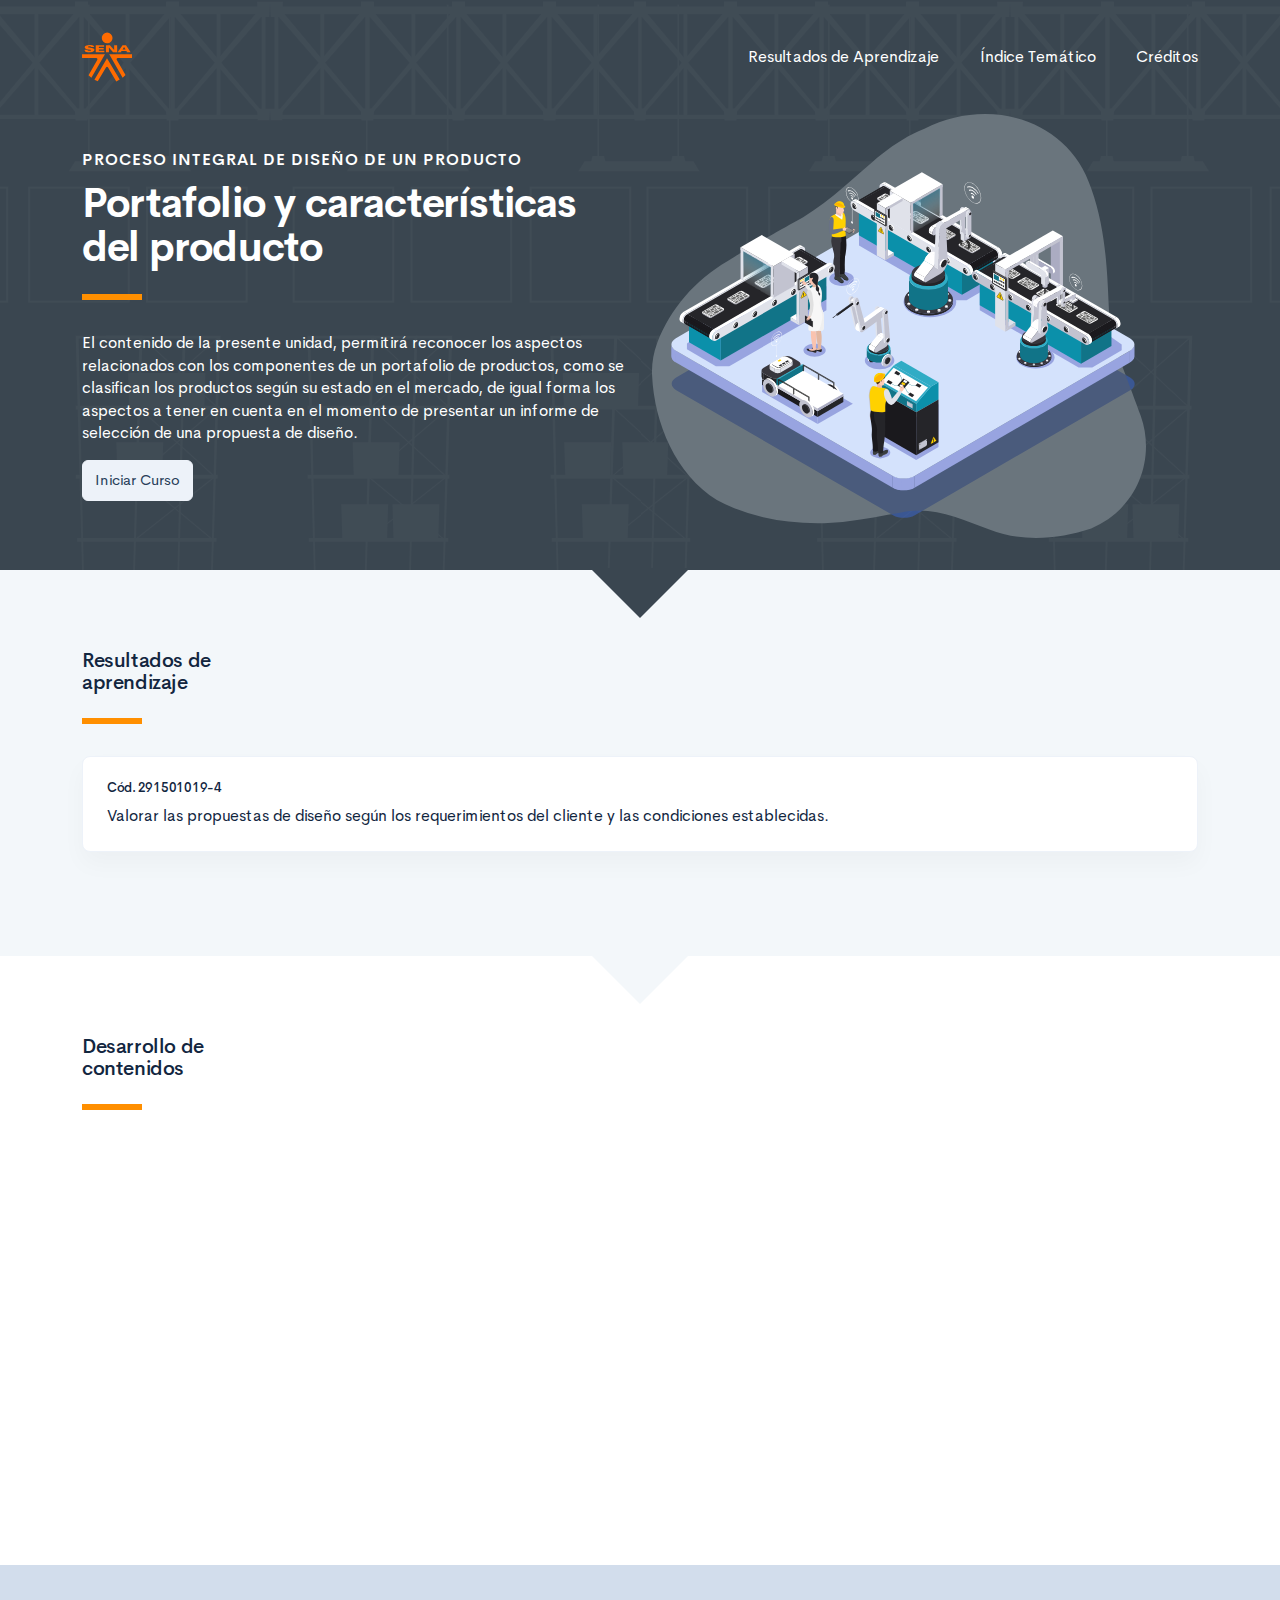
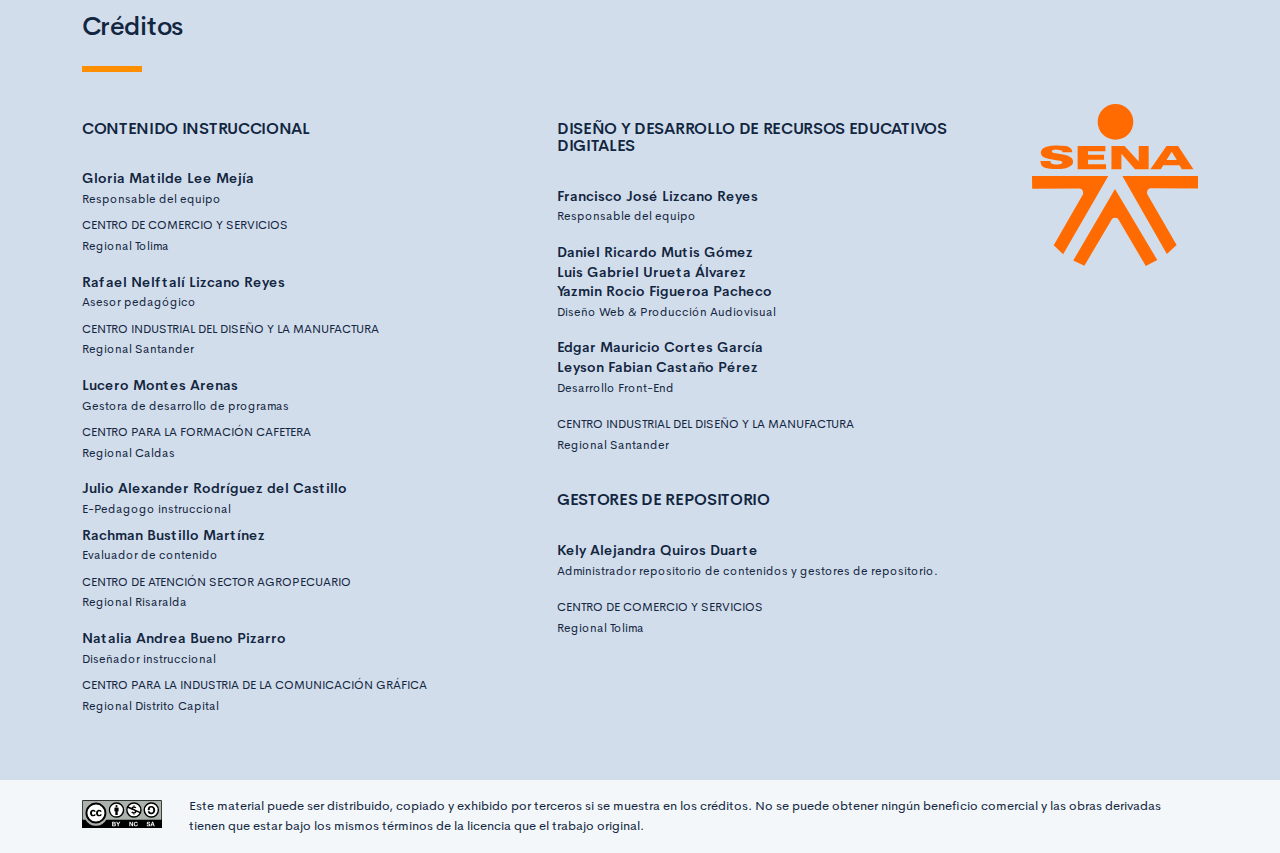
==== public/index.html @ 025b0463 "MF4_V1" ====
<!DOCTYPE html>
<html lang="es">
    <head>
        <meta charset="UTF-8">
        <meta name="viewport" content="width=device-width, user-scalable=no, initial-scale=1.0, maximum-scale=1.0, minimum-scale=1.0">
        <title>Proceso Integral de Diseño de un Producto</title>
        <meta meta name="description" content="En este material de formación se aborda la sintaxis para la declaración de variables y su respectiva asignación de valores, así como también los tipos de datos y la jerarquía de operaciones, haciendo uso del lenguaje de programación Java.">
        <link rel="icon" type="image/svg+xml" href="assets/images/logos/senaLogo.svg">
        <link rel="stylesheet" href="assets/fonts/feather/feather.css">
        <link rel="stylesheet" href="assets/fonts/fontawesome/css/font-awesome.css">
        <link href="assets/css/fancybox.css" rel="stylesheet">
        <link href="assets/css/animate.css" rel="stylesheet">
        <link rel="stylesheet" href="assets/css/main.css">
    </head>
    <body class="theme-dark page-header-textura" id="page-home">
        <header class="curso-presentacion page-header" id="CursoPresentacion">
            <div class="page-textura">
                <div class="container">
                    <div class="curso-topbar"><a class="curso-topbar__logo"><svg xmlns="http://www.w3.org/2000/svg" width="168.273" height="164.177" viewBox="0 0 168.273 164.177">
                                <path id="SENA_LOGO" data-name="SENA LOGO" d="M85.349,1a18.09,18.09,0,1,0,18.09,18.09h0A18.1,18.1,0,0,0,85.349,1ZM25.617,42.983a33.722,33.722,0,0,0-9.386,1.024,11.156,11.156,0,0,0-5.12,2.56A5.346,5.346,0,0,0,10.086,52.2c.683,1.707,2.56,2.9,4.608,3.584,4.437,1.536,9.386,1.877,13.994,2.731a5.1,5.1,0,0,1,2.389,1.024,1.369,1.369,0,0,1-.683,2.048,9.146,9.146,0,0,1-5.291.683A8.354,8.354,0,0,1,20.5,61.244a1.962,1.962,0,0,1-.853-2.389H9.233A7.663,7.663,0,0,0,10.6,63.463a7.59,7.59,0,0,0,4.267,2.389A28.541,28.541,0,0,0,23.4,66.876,52.426,52.426,0,0,0,35,66.023a11.043,11.043,0,0,0,5.8-2.9,5.358,5.358,0,0,0-1.365-8.533,21.267,21.267,0,0,0-5.8-2.048c-3.072-.683-5.973-1.024-9.045-1.536a9.114,9.114,0,0,1-3.072-.853,1.226,1.226,0,0,1,0-2.219,9.369,9.369,0,0,1,4.437-.683,10.554,10.554,0,0,1,4.608.853A1.877,1.877,0,0,1,31.59,49.81h9.9a5.669,5.669,0,0,0-1.195-3.584A8.875,8.875,0,0,0,35.515,43.5c-3.584-.341-6.827-.512-9.9-.512Zm21.333.683V67.217H75.792V62.1H57.531V57.489H73.744V52.54H57.531V48.786H75.109v-5.12Zm47.615,0H81.253V67.217H91.322V51.346l13.824,15.872h13.824V43.666H108.9v15.7Zm42.495,0L120.676,67.217h10.581l2.56-4.267H150.2l2.389,4.267h11.776l-15.53-23.551ZM142.35,49.3l5.12,8.533h-10.41ZM.7,74.044l.171,12.8L49,86.673c2.389.512,3.925,2.048,3.413,5.8l-29.7,51.711,9.557,9.045L78.01,74.044Zm91.646,0L137.4,152.89l9.9-8.874L117.433,92.3c-.512-3.584.853-5.291,3.413-5.8l48.127.171V74.044ZM84.837,87.185,42.512,159.546l11.264,5.461,28.159-47.615a4.283,4.283,0,0,1,2.9-1.195,4.681,4.681,0,0,1,3.072,1.195l28.159,47.786,11.605-5.973Z" transform="translate(-0.7 -1)" fill="#FF6B00" />
                            </svg>
                        </a><a class="curso-topbar__menubar collapsed btn-menu-responsive" data-toggle="collapse" href="#curso-topbar__nav" aria-expanded="false"><span></span><span></span><span></span></a>
                        <nav class="curso-topbar__nav collapse show" id="curso-topbar__nav">
                            <ul class="curso-topbar__list">
                                <li class="curso-topbar__item"><a class="curso-topbar__link" href="#ResultadosAprendizaje"><span class="text-white">Resultados de Aprendizaje</span></a></li>
                                <li class="curso-topbar__item"><a class="curso-topbar__link" href="#IndiceTematico"><span class="text-white">Índice Temático</span></a></li>
                                <li class="curso-topbar__item"><a class="curso-topbar__link" href="#Creditos"><span class="text-white">Créditos</span></a></li>
                            </ul>
                        </nav>
                    </div>
                    <div class="curso-portada">
                        <div class="row align-items-center">
                            <div class="col-12 col-lg-6">
                                <h3 class="curso-subtitulo">Proceso Integral de Diseño de un Producto </h3>
                                <h1 class="curso-titulo">Portafolio y características del producto</h1>
                                <div class="brand-line-primary"></div>
                                <p class="curso-descripcion">El contenido de la presente unidad, permitirá reconocer los aspectos relacionados con los componentes de un portafolio de productos, como se clasifican los productos según su estado en el mercado, de igual forma los aspectos a tener en cuenta en el momento de presentar un informe de selección de una propuesta de diseño. </p><a class="curso-btn-iniciar btn btn-light" href="main.html"><span>Iniciar Curso</span></a>
                            </div>
                            <div class="col-12 col-lg-6">
                                <div class="d-none d-lg-block"><img src="assets/images/header/header_media.svg"></div>
                            </div>
                        </div>
                    </div>
                </div>
            </div>
        </header>
        <section class="curso-resultados section bg-base-light" id="ResultadosAprendizaje">
            <div class="container">
                <h2> Resultados de <br>aprendizaje</h2>
                <div class="brand-line-primary"></div>
                <div class="card resultado-item">
                    <div class="card-body">
                        <h5>Cód. 291501019-4</h5>
                        <p class="mb-0">Valorar las propuestas de diseño según los requerimientos del cliente y las condiciones establecidas.</p>
                    </div>
                </div>
            </div>
        </section>
        <section class="curso-indice-tematico section" id="IndiceTematico">
            <div class="container">
                <h2>Desarrollo de <br>contenidos</h2>
                <div class="brand-line-primary"></div>
                <div class="row justify-content-center">
                    <div class="col-12 col-sm-10">
                        <div class="card wow flipInX" data-wow-delay=".4s">
                            <div class="card-body">
                                <ul class="list-group list-group-flush list my-n3 nav-temas">
                                    <li class="list-group-item nav-tema-item">
                                        <div class="row align-items-center">
                                            <div class="col-auto">
                                                <div class="avatar avatar-sm"><span class="nav-tema-item__icon avatar-title font-size-lg bg-secondary-soft rounded-circle text-primary font-weight-bold">1</span></div>
                                            </div>
                                            <div class="col ml-n2"><span class="nav-tema-item__titulo"> <a href="main.html#page/portafolio_producto/">Portafolio de producto</a></span></div>
                                            <div class="col-auto"> <a class="btn btn-light nav-tema-item__btn" href="main.html#page/portafolio_producto/">Ver más</a></div>
                                        </div>
                                    </li>
                                    <li class="list-group-item nav-tema-item">
                                        <div class="row align-items-center">
                                            <div class="col-auto">
                                                <div class="avatar avatar-sm"><span class="nav-tema-item__icon avatar-title font-size-lg bg-secondary-soft rounded-circle text-primary font-weight-bold">2</span></div>
                                            </div>
                                            <div class="col ml-n2"><span class="nav-tema-item__titulo"> <a href="main.html#page/factores_forma_producto/">Factores influyentes para la forma final de un producto</a></span></div>
                                            <div class="col-auto"> <a class="btn btn-light nav-tema-item__btn" href="main.html#page/factores_forma_producto/">Ver más</a></div>
                                        </div>
                                    </li>
                                    <li class="list-group-item nav-tema-item">
                                        <div class="row align-items-center">
                                            <div class="col-auto">
                                                <div class="avatar avatar-sm"><span class="nav-tema-item__icon avatar-title font-size-lg bg-secondary-soft rounded-circle text-primary font-weight-bold">3</span></div>
                                            </div>
                                            <div class="col ml-n2"><span class="nav-tema-item__titulo"> <a href="main.html#page/informe_tecnico/">Informe técnico</a></span></div>
                                            <div class="col-auto"> <a class="btn btn-light nav-tema-item__btn" href="main.html#page/informe_tecnico/">Ver más</a></div>
                                        </div>
                                    </li>
                                    <li class="list-group-item nav-tema-item">
                                        <div class="row align-items-center">
                                            <div class="col-auto">
                                                <div class="avatar avatar-sm"><span class="nav-tema-item__icon avatar-title font-size-lg bg-secondary-soft rounded-circle text-primary font-weight-bold"> <i class="fa fa-question"></i></span></div>
                                            </div>
                                            <div class="col ml-n2"><span class="nav-tema-item__titulo"> <a href="main.html#page/actividad-1/">Actividad didáctica</a></span></div>
                                            <div class="col-auto"> <a class="btn btn-light nav-tema-item__btn" href="main.html#page/actividad-1/">Ver más</a></div>
                                        </div>
                                    </li>
                                </ul>
                            </div>
                        </div>
                    </div>
                </div>
            </div>
        </section>
        <footer class="footer" id="Creditos">
            <div class="container">
                <h1>Créditos </h1>
                <div class="brand-line-primary"></div>
                <div class="row">
                    <div class="col-12 col-md-5">
                        <h3 class="footer-subtitulo">Contenido Instruccional</h3>
                        <p class="footer-texto mb-2"><strong>Gloria Matilde Lee Mejía </strong><br /> <span class="text-small">Responsable del equipo</span></p>
                        <p class="footer-texto"><span class="text-small text-uppercase">Centro de Comercio y Servicios</span><br /><span class="text-small">Regional Tolima</span></p>
                        <p class="footer-texto mb-2"><strong>Rafael Nelftalí Lizcano Reyes</strong><br /> <span class="text-small">Asesor pedagógico<br /></span></p>
                        <p class="footer-texto"><span class="text-small text-uppercase">CENTRO INDUSTRIAL DEL DISEÑO Y LA MANUFACTURA </span><br /><span class="text-small">Regional Santander </span></p>
                        <p class="footer-texto mb-2"><strong>Lucero Montes Arenas</strong><br /> <span class="text-small">Gestora de desarrollo de programas <br /></span></p>
                        <p class="footer-texto"><span class="text-small text-uppercase">Centro para la Formación Cafetera</span><br /><span class="text-small">Regional Caldas</span></p>
                        <p class="footer-texto mb-2"><strong>Julio Alexander Rodríguez del Castillo</strong><br /> <span class="text-small">E-Pedagogo instruccional <br /></span></p>
                        <p class="footer-texto mb-2"><strong>Rachman Bustillo Martínez</strong><br /> <span class="text-small">Evaluador de contenido<br /></span></p>
                        <p class="footer-texto"><span class="text-small text-uppercase">Centro de Atención Sector Agropecuario</span><br /><span class="text-small">Regional Risaralda</span></p>
                        <p class="footer-texto mb-2"><strong>Natalia Andrea Bueno Pizarro</strong><br /> <span class="text-small">Diseñador instruccional <br /></span></p>
                        <p class="footer-texto"><span class="text-small text-uppercase">Centro para la Industria de la Comunicación Gráfica</span><br /><span class="text-small">Regional Distrito Capital</span></p>
                    </div>
                    <div class="col-12 col-md-5">
                        <h3 class="footer-subtitulo">Diseño y desarrollo de recursos educativos digitales</h3>
                        <p class="footer-texto"><strong>Francisco José Lizcano Reyes </strong><br /> <span class="text-small">Responsable del equipo<br /></span></p>
                        <p class="footer-texto"> <strong>Daniel Ricardo Mutis Gómez</strong><br />
                            <strong>Luis Gabriel Urueta Álvarez</strong><br />
                            <strong>Yazmin Rocio Figueroa Pacheco</strong><br /><span class="text-small">Diseño Web & Producción Audiovisual<br /></span></p>
                        <p class="footer-texto"><strong>Edgar Mauricio Cortes García</strong><br />
                            <strong>Leyson Fabian Castaño Pérez</strong><br /> <span class="text-small">Desarrollo Front-End<br /></span></p>
                        <p class="footer-texto"><span class="text-small text-uppercase">CENTRO INDUSTRIAL DEL DISEÑO Y LA MANUFACTURA </span><br /><span class="text-small">Regional Santander </span></p>
                        <h3 class="footer-subtitulo mt-5">Gestores de repositorio</h3>
                        <p class="footer-texto"><strong>Kely Alejandra Quiros Duarte </strong><br /> <span class="text-small">Administrador repositorio de contenidos y gestores de repositorio.<br /></span></p>
                        <p class="footer-texto"><span class="text-small text-uppercase">Centro de comercio y servicios </span><br /><span class="text-small">Regional Tolima</span></p>
                    </div>
                    <div class="col-12 col-md-2">
                        <div class="d-flex flex-column justify-content-center"><img src="assets/images/logos/senaLogo.svg" /></div>
                    </div>
                </div>
            </div>
        </footer>
        <section id="cc">
            <div class="container">
                <div class="d-flex flex-column flex-sm-row"><span class="pr-3"><i class="icon cc"></i></span><span>Este material puede ser distribuido, copiado y exhibido por terceros si se muestra en los créditos. No se puede obtener ningún beneficio comercial y las obras derivadas tienen que estar bajo los mismos términos de la licencia que el trabajo original.</span></div>
            </div>
        </section>
        <script src="assets/js/vendor.js"></script>
        <script src="assets/js/global.js"> </script>
        <script src="assets/js/pages.js"></script>
    </body>
</html>
---- public/assets/fonts/feather/feather.css ----
@font-face {
  font-family: 'Feather';
  src:
    url('fonts/Feather.ttf?sdxovp') format('truetype'),
    url('fonts/Feather.woff?sdxovp') format('woff'),
    url('fonts/Feather.svg?sdxovp#Feather') format('svg');
  font-weight: normal;
  font-style: normal;
}

.fe {
  /* use !important to prevent issues with browser extensions that change fonts */
  font-family: 'Feather' !important;
  speak: none;
  font-style: normal;
  font-weight: normal;
  font-variant: normal;
  text-transform: none;
  line-height: 1;

  /* Better Font Rendering =========== */
  -webkit-font-smoothing: antialiased;
  -moz-osx-font-smoothing: grayscale;
}

.fe-activity:before {
  content: "\e900";
}
.fe-airplay:before {
  content: "\e901";
}
.fe-alert-circle:before {
  content: "\e902";
}
.fe-alert-octagon:before {
  content: "\e903";
}
.fe-alert-triangle:before {
  content: "\e904";
}
.fe-align-center:before {
  content: "\e905";
}
.fe-align-justify:before {
  content: "\e906";
}
.fe-align-left:before {
  content: "\e907";
}
.fe-align-right:before {
  content: "\e908";
}
.fe-anchor:before {
  content: "\e909";
}
.fe-aperture:before {
  content: "\e90a";
}
.fe-archive:before {
  content: "\e90b";
}
.fe-arrow-down:before {
  content: "\e90c";
}
.fe-arrow-down-circle:before {
  content: "\e90d";
}
.fe-arrow-down-left:before {
  content: "\e90e";
}
.fe-arrow-down-right:before {
  content: "\e90f";
}
.fe-arrow-left:before {
  content: "\e910";
}
.fe-arrow-left-circle:before {
  content: "\e911";
}
.fe-arrow-right:before {
  content: "\e912";
}
.fe-arrow-right-circle:before {
  content: "\e913";
}
.fe-arrow-up:before {
  content: "\e914";
}
.fe-arrow-up-circle:before {
  content: "\e915";
}
.fe-arrow-up-left:before {
  content: "\e916";
}
.fe-arrow-up-right:before {
  content: "\e917";
}
.fe-at-sign:before {
  content: "\e918";
}
.fe-award:before {
  content: "\e919";
}
.fe-bar-chart:before {
  content: "\e91a";
}
.fe-bar-chart-2:before {
  content: "\e91b";
}
.fe-battery:before {
  content: "\e91c";
}
.fe-battery-charging:before {
  content: "\e91d";
}
.fe-bell:before {
  content: "\e91e";
}
.fe-bell-off:before {
  content: "\e91f";
}
.fe-bluetooth:before {
  content: "\e920";
}
.fe-bold:before {
  content: "\e921";
}
.fe-book:before {
  content: "\e922";
}
.fe-book-open:before {
  content: "\e923";
}
.fe-bookmark:before {
  content: "\e924";
}
.fe-box:before {
  content: "\e925";
}
.fe-briefcase:before {
  content: "\e926";
}
.fe-calendar:before {
  content: "\e927";
}
.fe-camera:before {
  content: "\e928";
}
.fe-camera-off:before {
  content: "\e929";
}
.fe-cast:before {
  content: "\e92a";
}
.fe-check:before {
  content: "\e92b";
}
.fe-check-circle:before {
  content: "\e92c";
}
.fe-check-square:before {
  content: "\e92d";
}
.fe-chevron-down:before {
  content: "\e92e";
}
.fe-chevron-left:before {
  content: "\e92f";
}
.fe-chevron-right:before {
  content: "\e930";
}
.fe-chevron-up:before {
  content: "\e931";
}
.fe-chevrons-down:before {
  content: "\e932";
}
.fe-chevrons-left:before {
  content: "\e933";
}
.fe-chevrons-right:before {
  content: "\e934";
}
.fe-chevrons-up:before {
  content: "\e935";
}
.fe-chrome:before {
  content: "\e936";
}
.fe-circle:before {
  content: "\e937";
}
.fe-clipboard:before {
  content: "\e938";
}
.fe-clock:before {
  content: "\e939";
}
.fe-cloud:before {
  content: "\e93a";
}
.fe-cloud-drizzle:before {
  content: "\e93b";
}
.fe-cloud-lightning:before {
  content: "\e93c";
}
.fe-cloud-off:before {
  content: "\e93d";
}
.fe-cloud-rain:before {
  content: "\e93e";
}
.fe-cloud-snow:before {
  content: "\e93f";
}
.fe-code:before {
  content: "\e940";
}
.fe-codepen:before {
  content: "\e941";
}
.fe-command:before {
  content: "\e942";
}
.fe-compass:before {
  content: "\e943";
}
.fe-copy:before {
  content: "\e944";
}
.fe-corner-down-left:before {
  content: "\e945";
}
.fe-corner-down-right:before {
  content: "\e946";
}
.fe-corner-left-down:before {
  content: "\e947";
}
.fe-corner-left-up:before {
  content: "\e948";
}
.fe-corner-right-down:before {
  content: "\e949";
}
.fe-corner-right-up:before {
  content: "\e94a";
}
.fe-corner-up-left:before {
  content: "\e94b";
}
.fe-corner-up-right:before {
  content: "\e94c";
}
.fe-cpu:before {
  content: "\e94d";
}
.fe-credit-card:before {
  content: "\e94e";
}
.fe-crop:before {
  content: "\e94f";
}
.fe-crosshair:before {
  content: "\e950";
}
.fe-database:before {
  content: "\e951";
}
.fe-delete:before {
  content: "\e952";
}
.fe-disc:before {
  content: "\e953";
}
.fe-dollar-sign:before {
  content: "\e954";
}
.fe-download:before {
  content: "\e955";
}
.fe-download-cloud:before {
  content: "\e956";
}
.fe-droplet:before {
  content: "\e957";
}
.fe-edit:before {
  content: "\e958";
}
.fe-edit-2:before {
  content: "\e959";
}
.fe-edit-3:before {
  content: "\e95a";
}
.fe-external-link:before {
  content: "\e95b";
}
.fe-eye:before {
  content: "\e95c";
}
.fe-eye-off:before {
  content: "\e95d";
}
.fe-facebook:before {
  content: "\e95e";
}
.fe-fast-forward:before {
  content: "\e95f";
}
.fe-feather:before {
  content: "\e960";
}
.fe-file:before {
  content: "\e961";
}
.fe-file-minus:before {
  content: "\e962";
}
.fe-file-plus:before {
  content: "\e963";
}
.fe-file-text:before {
  content: "\e964";
}
.fe-film:before {
  content: "\e965";
}
.fe-filter:before {
  content: "\e966";
}
.fe-flag:before {
  content: "\e967";
}
.fe-folder:before {
  content: "\e968";
}
.fe-folder-minus:before {
  content: "\e969";
}
.fe-folder-plus:before {
  content: "\e96a";
}
.fe-gift:before {
  content: "\e96b";
}
.fe-git-branch:before {
  content: "\e96c";
}
.fe-git-commit:before {
  content: "\e96d";
}
.fe-git-merge:before {
  content: "\e96e";
}
.fe-git-pull-request:before {
  content: "\e96f";
}
.fe-github:before {
  content: "\e970";
}
.fe-gitlab:before {
  content: "\e971";
}
.fe-globe:before {
  content: "\e972";
}
.fe-grid:before {
  content: "\e973";
}
.fe-hard-drive:before {
  content: "\e974";
}
.fe-hash:before {
  content: "\e975";
}
.fe-headphones:before {
  content: "\e976";
}
.fe-heart:before {
  content: "\e977";
}
.fe-help-circle:before {
  content: "\e978";
}
.fe-home:before {
  content: "\e979";
}
.fe-image:before {
  content: "\e97a";
}
.fe-inbox:before {
  content: "\e97b";
}
.fe-info:before {
  content: "\e97c";
}
.fe-instagram:before {
  content: "\e97d";
}
.fe-italic:before {
  content: "\e97e";
}
.fe-layers:before {
  content: "\e97f";
}
.fe-layout:before {
  content: "\e980";
}
.fe-life-buoy:before {
  content: "\e981";
}
.fe-link:before {
  content: "\e982";
}
.fe-link-2:before {
  content: "\e983";
}
.fe-linkedin:before {
  content: "\e984";
}
.fe-list:before {
  content: "\e985";
}
.fe-loader:before {
  content: "\e986";
}
.fe-lock:before {
  content: "\e987";
}
.fe-log-in:before {
  content: "\e988";
}
.fe-log-out:before {
  content: "\e989";
}
.fe-mail:before {
  content: "\e98a";
}
.fe-map:before {
  content: "\e98b";
}
.fe-map-pin:before {
  content: "\e98c";
}
.fe-maximize:before {
  content: "\e98d";
}
.fe-maximize-2:before {
  content: "\e98e";
}
.fe-menu:before {
  content: "\e98f";
}
.fe-message-circle:before {
  content: "\e990";
}
.fe-message-square:before {
  content: "\e991";
}
.fe-mic:before {
  content: "\e992";
}
.fe-mic-off:before {
  content: "\e993";
}
.fe-minimize:before {
  content: "\e994";
}
.fe-minimize-2:before {
  content: "\e995";
}
.fe-minus:before {
  content: "\e996";
}
.fe-minus-circle:before {
  content: "\e997";
}
.fe-minus-square:before {
  content: "\e998";
}
.fe-monitor:before {
  content: "\e999";
}
.fe-moon:before {
  content: "\e99a";
}
.fe-more-horizontal:before {
  content: "\e99b";
}
.fe-more-vertical:before {
  content: "\e99c";
}
.fe-move:before {
  content: "\e99d";
}
.fe-music:before {
  content: "\e99e";
}
.fe-navigation:before {
  content: "\e99f";
}
.fe-navigation-2:before {
  content: "\e9a0";
}
.fe-octagon:before {
  content: "\e9a1";
}
.fe-package:before {
  content: "\e9a2";
}
.fe-paperclip:before {
  content: "\e9a3";
}
.fe-pause:before {
  content: "\e9a4";
}
.fe-pause-circle:before {
  content: "\e9a5";
}
.fe-percent:before {
  content: "\e9a6";
}
.fe-phone:before {
  content: "\e9a7";
}
.fe-phone-call:before {
  content: "\e9a8";
}
.fe-phone-forwarded:before {
  content: "\e9a9";
}
.fe-phone-incoming:before {
  content: "\e9aa";
}
.fe-phone-missed:before {
  content: "\e9ab";
}
.fe-phone-off:before {
  content: "\e9ac";
}
.fe-phone-outgoing:before {
  content: "\e9ad";
}
.fe-pie-chart:before {
  content: "\e9ae";
}
.fe-play:before {
  content: "\e9af";
}
.fe-play-circle:before {
  content: "\e9b0";
}
.fe-plus:before {
  content: "\e9b1";
}
.fe-plus-circle:before {
  content: "\e9b2";
}
.fe-plus-square:before {
  content: "\e9b3";
}
.fe-pocket:before {
  content: "\e9b4";
}
.fe-power:before {
  content: "\e9b5";
}
.fe-printer:before {
  content: "\e9b6";
}
.fe-radio:before {
  content: "\e9b7";
}
.fe-refresh-ccw:before {
  content: "\e9b8";
}
.fe-refresh-cw:before {
  content: "\e9b9";
}
.fe-repeat:before {
  content: "\e9ba";
}
.fe-rewind:before {
  content: "\e9bb";
}
.fe-rotate-ccw:before {
  content: "\e9bc";
}
.fe-rotate-cw:before {
  content: "\e9bd";
}
.fe-rss:before {
  content: "\e9be";
}
.fe-save:before {
  content: "\e9bf";
}
.fe-scissors:before {
  content: "\e9c0";
}
.fe-search:before {
  content: "\e9c1";
}
.fe-send:before {
  content: "\e9c2";
}
.fe-server:before {
  content: "\e9c3";
}
.fe-settings:before {
  content: "\e9c4";
}
.fe-share:before {
  content: "\e9c5";
}
.fe-share-2:before {
  content: "\e9c6";
}
.fe-shield:before {
  content: "\e9c7";
}
.fe-shield-off:before {
  content: "\e9c8";
}
.fe-shopping-bag:before {
  content: "\e9c9";
}
.fe-shopping-cart:before {
  content: "\e9ca";
}
.fe-shuffle:before {
  content: "\e9cb";
}
.fe-sidebar:before {
  content: "\e9cc";
}
.fe-skip-back:before {
  content: "\e9cd";
}
.fe-skip-forward:before {
  content: "\e9ce";
}
.fe-slack:before {
  content: "\e9cf";
}
.fe-slash:before {
  content: "\e9d0";
}
.fe-sliders:before {
  content: "\e9d1";
}
.fe-smartphone:before {
  content: "\e9d2";
}
.fe-speaker:before {
  content: "\e9d3";
}
.fe-square:before {
  content: "\e9d4";
}
.fe-star:before {
  content: "\e9d5";
}
.fe-stop-circle:before {
  content: "\e9d6";
}
.fe-sun:before {
  content: "\e9d7";
}
.fe-sunrise:before {
  content: "\e9d8";
}
.fe-sunset:before {
  content: "\e9d9";
}
.fe-tablet:before {
  content: "\e9da";
}
.fe-tag:before {
  content: "\e9db";
}
.fe-target:before {
  content: "\e9dc";
}
.fe-terminal:before {
  content: "\e9dd";
}
.fe-thermometer:before {
  content: "\e9de";
}
.fe-thumbs-down:before {
  content: "\e9df";
}
.fe-thumbs-up:before {
  content: "\e9e0";
}
.fe-toggle-left:before {
  content: "\e9e1";
}
.fe-toggle-right:before {
  content: "\e9e2";
}
.fe-trash:before {
  content: "\e9e3";
}
.fe-trash-2:before {
  content: "\e9e4";
}
.fe-trending-down:before {
  content: "\e9e5";
}
.fe-trending-up:before {
  content: "\e9e6";
}
.fe-triangle:before {
  content: "\e9e7";
}
.fe-truck:before {
  content: "\e9e8";
}
.fe-tv:before {
  content: "\e9e9";
}
.fe-twitter:before {
  content: "\e9ea";
}
.fe-type:before {
  content: "\e9eb";
}
.fe-umbrella:before {
  content: "\e9ec";
}
.fe-underline:before {
  content: "\e9ed";
}
.fe-unlock:before {
  content: "\e9ee";
}
.fe-upload:before {
  content: "\e9ef";
}
.fe-upload-cloud:before {
  content: "\e9f0";
}
.fe-user:before {
  content: "\e9f1";
}
.fe-user-check:before {
  content: "\e9f2";
}
.fe-user-minus:before {
  content: "\e9f3";
}
.fe-user-plus:before {
  content: "\e9f4";
}
.fe-user-x:before {
  content: "\e9f5";
}
.fe-users:before {
  content: "\e9f6";
}
.fe-video:before {
  content: "\e9f7";
}
.fe-video-off:before {
  content: "\e9f8";
}
.fe-voicemail:before {
  content: "\e9f9";
}
.fe-volume:before {
  content: "\e9fa";
}
.fe-volume-1:before {
  content: "\e9fb";
}
.fe-volume-2:before {
  content: "\e9fc";
}
.fe-volume-x:before {
  content: "\e9fd";
}
.fe-watch:before {
  content: "\e9fe";
}
.fe-wifi:before {
  content: "\e9ff";
}
.fe-wifi-off:before {
  content: "\ea00";
}
.fe-wind:before {
  content: "\ea01";
}
.fe-x:before {
  content: "\ea02";
}
.fe-x-circle:before {
  content: "\ea03";
}
.fe-x-square:before {
  content: "\ea04";
}
.fe-youtube:before {
  content: "\ea05";
}
.fe-zap:before {
  content: "\ea06";
}
.fe-zap-off:before {
  content: "\ea07";
}
.fe-zoom-in:before {
  content: "\ea08";
}
.fe-zoom-out:before {
  content: "\ea09";
}
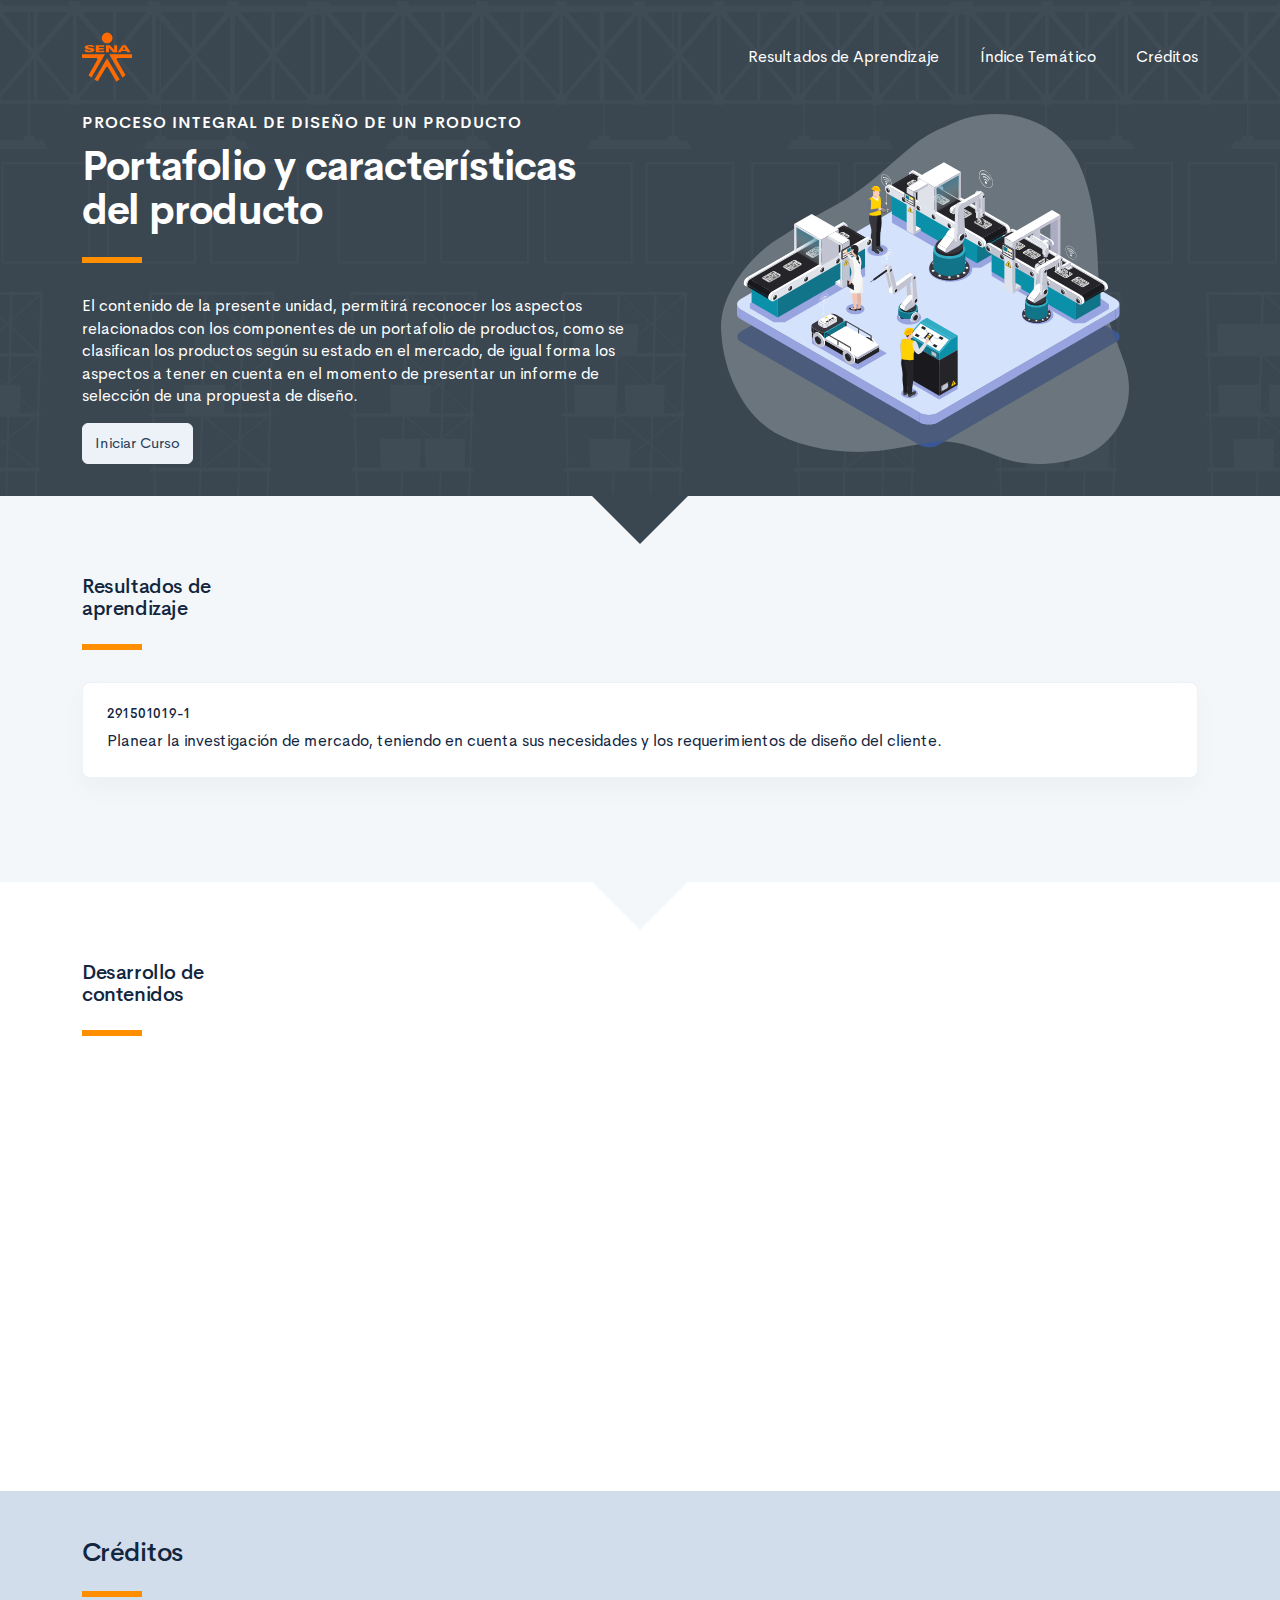
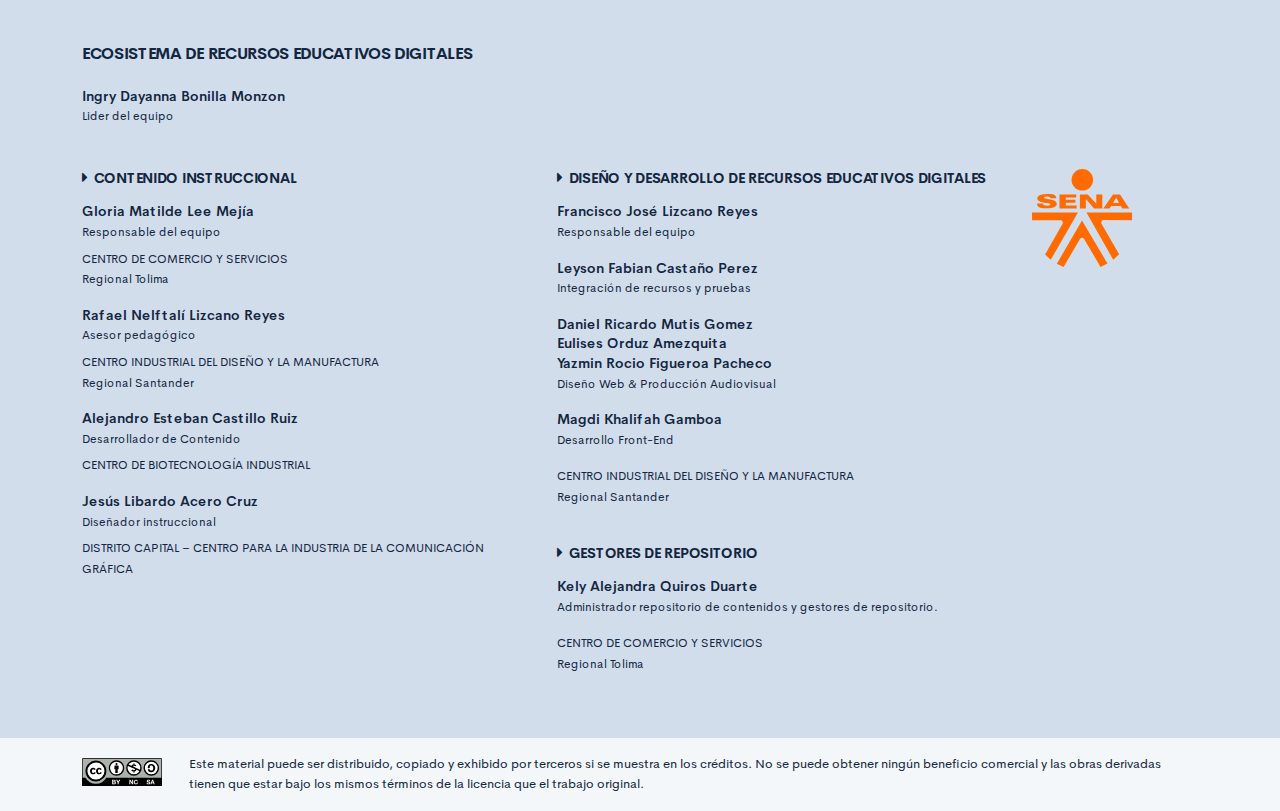
==== commit 5876e70a: "Se ajusta codigo para crear descargable" ====
--- a/public/index.html
+++ b/public/index.html
@@ -3,8 +3,8 @@
     <head>
         <meta charset="UTF-8">
         <meta name="viewport" content="width=device-width, user-scalable=no, initial-scale=1.0, maximum-scale=1.0, minimum-scale=1.0">
-        <title>Proceso Integral de Diseño de un Producto</title>
-        <meta meta name="description" content="En este material de formación se aborda la sintaxis para la declaración de variables y su respectiva asignación de valores, así como también los tipos de datos y la jerarquía de operaciones, haciendo uso del lenguaje de programación Java.">
+        <title>Portafolio y características del producto</title>
+        <meta meta name="description" content="El contenido de la presente unidad, permitirá reconocer los aspectos relacionados con los componentes de un portafolio de productos, como se clasifican los productos según su estado en el mercado, de igual forma los aspectos a tener en cuenta en el momento de presentar un informe de selección de una propuesta de diseño.">
         <link rel="icon" type="image/svg+xml" href="assets/images/logos/senaLogo.svg">
         <link rel="stylesheet" href="assets/fonts/feather/feather.css">
         <link rel="stylesheet" href="assets/fonts/fontawesome/css/font-awesome.css">
@@ -16,11 +16,11 @@
         <header class="curso-presentacion page-header" id="CursoPresentacion">
             <div class="page-textura">
                 <div class="container">
-                    <div class="curso-topbar"><a class="curso-topbar__logo"><svg xmlns="http://www.w3.org/2000/svg" width="168.273" height="164.177" viewBox="0 0 168.273 164.177">
+                    <div class="curso-topbar justify-content-center justify-content-md-between"><a class="curso-topbar__logo"><svg xmlns="http://www.w3.org/2000/svg" width="168.273" height="164.177" viewBox="0 0 168.273 164.177">
                                 <path id="SENA_LOGO" data-name="SENA LOGO" d="M85.349,1a18.09,18.09,0,1,0,18.09,18.09h0A18.1,18.1,0,0,0,85.349,1ZM25.617,42.983a33.722,33.722,0,0,0-9.386,1.024,11.156,11.156,0,0,0-5.12,2.56A5.346,5.346,0,0,0,10.086,52.2c.683,1.707,2.56,2.9,4.608,3.584,4.437,1.536,9.386,1.877,13.994,2.731a5.1,5.1,0,0,1,2.389,1.024,1.369,1.369,0,0,1-.683,2.048,9.146,9.146,0,0,1-5.291.683A8.354,8.354,0,0,1,20.5,61.244a1.962,1.962,0,0,1-.853-2.389H9.233A7.663,7.663,0,0,0,10.6,63.463a7.59,7.59,0,0,0,4.267,2.389A28.541,28.541,0,0,0,23.4,66.876,52.426,52.426,0,0,0,35,66.023a11.043,11.043,0,0,0,5.8-2.9,5.358,5.358,0,0,0-1.365-8.533,21.267,21.267,0,0,0-5.8-2.048c-3.072-.683-5.973-1.024-9.045-1.536a9.114,9.114,0,0,1-3.072-.853,1.226,1.226,0,0,1,0-2.219,9.369,9.369,0,0,1,4.437-.683,10.554,10.554,0,0,1,4.608.853A1.877,1.877,0,0,1,31.59,49.81h9.9a5.669,5.669,0,0,0-1.195-3.584A8.875,8.875,0,0,0,35.515,43.5c-3.584-.341-6.827-.512-9.9-.512Zm21.333.683V67.217H75.792V62.1H57.531V57.489H73.744V52.54H57.531V48.786H75.109v-5.12Zm47.615,0H81.253V67.217H91.322V51.346l13.824,15.872h13.824V43.666H108.9v15.7Zm42.495,0L120.676,67.217h10.581l2.56-4.267H150.2l2.389,4.267h11.776l-15.53-23.551ZM142.35,49.3l5.12,8.533h-10.41ZM.7,74.044l.171,12.8L49,86.673c2.389.512,3.925,2.048,3.413,5.8l-29.7,51.711,9.557,9.045L78.01,74.044Zm91.646,0L137.4,152.89l9.9-8.874L117.433,92.3c-.512-3.584.853-5.291,3.413-5.8l48.127.171V74.044ZM84.837,87.185,42.512,159.546l11.264,5.461,28.159-47.615a4.283,4.283,0,0,1,2.9-1.195,4.681,4.681,0,0,1,3.072,1.195l28.159,47.786,11.605-5.973Z" transform="translate(-0.7 -1)" fill="#FF6B00" />
                             </svg>
-                        </a><a class="curso-topbar__menubar collapsed btn-menu-responsive" data-toggle="collapse" href="#curso-topbar__nav" aria-expanded="false"><span></span><span></span><span></span></a>
-                        <nav class="curso-topbar__nav collapse show" id="curso-topbar__nav">
+                        </a><a class="curso-topbar__menubar collapsed btn-menu-responsive d-none" data-toggle="collapse" href="#curso-topbar__nav" aria-expanded="false"><span></span><span></span><span></span></a>
+                        <nav class="curso-topbar__nav collapse show d-none d-md-block" id="curso-topbar__nav">
                             <ul class="curso-topbar__list">
                                 <li class="curso-topbar__item"><a class="curso-topbar__link" href="#ResultadosAprendizaje"><span class="text-white">Resultados de Aprendizaje</span></a></li>
                                 <li class="curso-topbar__item"><a class="curso-topbar__link" href="#IndiceTematico"><span class="text-white">Índice Temático</span></a></li>
@@ -28,16 +28,17 @@
                             </ul>
                         </nav>
                     </div>
+                    <!--include includes/page-home_header.pug                -->
                     <div class="curso-portada">
                         <div class="row align-items-center">
                             <div class="col-12 col-lg-6">
-                                <h3 class="curso-subtitulo">Proceso Integral de Diseño de un Producto </h3>
-                                <h1 class="curso-titulo">Portafolio y características del producto</h1>
+                                <h3 class="curso-subtitulo" id="curso-titulo-componente">Proceso Integral de Diseño de un Producto</h3>
+                                <h1 class="curso-titulo" id="curso-titulo-tema">Portafolio y características del producto</h1>
                                 <div class="brand-line-primary"></div>
                                 <p class="curso-descripcion">El contenido de la presente unidad, permitirá reconocer los aspectos relacionados con los componentes de un portafolio de productos, como se clasifican los productos según su estado en el mercado, de igual forma los aspectos a tener en cuenta en el momento de presentar un informe de selección de una propuesta de diseño. </p><a class="curso-btn-iniciar btn btn-light" href="main.html"><span>Iniciar Curso</span></a>
                             </div>
-                            <div class="col-12 col-lg-6">
-                                <div class="d-none d-lg-block"><img src="assets/images/header/header_media.svg"></div>
+                            <div class="col-12 col-lg-6 text-center">
+                                <div class="d-none d-lg-block"><img class="curso-imagen" src="assets/images/header/header_media.svg" /></div>
                             </div>
                         </div>
                     </div>
@@ -50,8 +51,8 @@
                 <div class="brand-line-primary"></div>
                 <div class="card resultado-item">
                     <div class="card-body">
-                        <h5>Cód. 291501019-4</h5>
-                        <p class="mb-0">Valorar las propuestas de diseño según los requerimientos del cliente y las condiciones establecidas.</p>
+                        <h5>291501019-1</h5>
+                        <p class="mb-0">Planear la investigación de mercado, teniendo en cuenta sus necesidades y los requerimientos de diseño del cliente.</p>
                     </div>
                 </div>
             </div>
@@ -70,7 +71,7 @@
                                             <div class="col-auto">
                                                 <div class="avatar avatar-sm"><span class="nav-tema-item__icon avatar-title font-size-lg bg-secondary-soft rounded-circle text-primary font-weight-bold">1</span></div>
                                             </div>
-                                            <div class="col ml-n2"><span class="nav-tema-item__titulo"> <a href="main.html#page/portafolio_producto/">Portafolio de producto</a></span></div>
+                                            <div class="col ml-n2"><span class="nav-tema-item__titulo"> <a href="main.html#page/portafolio_producto/">Portafolio de Producto</a></span></div>
                                             <div class="col-auto"> <a class="btn btn-light nav-tema-item__btn" href="main.html#page/portafolio_producto/">Ver más</a></div>
                                         </div>
                                     </li>
@@ -114,34 +115,43 @@
                 <div class="brand-line-primary"></div>
                 <div class="row">
                     <div class="col-12 col-md-5">
-                        <h3 class="footer-subtitulo">Contenido Instruccional</h3>
+                        <h3 class="footer-subtitulo mb-4">ECOSISTEMA DE RECURSOS EDUCATIVOS DIGITALES </h3>
+                        <p class="footer-texto mb-2"><strong>Ingry Dayanna Bonilla Monzon </strong><br /> <span class="text-small">Lider del equipo</span></p>
+                    </div>
+                </div>
+                <div class="row mt-5">
+                    <div class="col-12 col-md-5">
+                        <h4 class="footer-subtitulo-2 mt-0">
+                            <div class="fa fa-caret-right mr-2"></div>Contenido Instruccional
+                        </h4>
                         <p class="footer-texto mb-2"><strong>Gloria Matilde Lee Mejía </strong><br /> <span class="text-small">Responsable del equipo</span></p>
                         <p class="footer-texto"><span class="text-small text-uppercase">Centro de Comercio y Servicios</span><br /><span class="text-small">Regional Tolima</span></p>
                         <p class="footer-texto mb-2"><strong>Rafael Nelftalí Lizcano Reyes</strong><br /> <span class="text-small">Asesor pedagógico<br /></span></p>
                         <p class="footer-texto"><span class="text-small text-uppercase">CENTRO INDUSTRIAL DEL DISEÑO Y LA MANUFACTURA </span><br /><span class="text-small">Regional Santander </span></p>
-                        <p class="footer-texto mb-2"><strong>Lucero Montes Arenas</strong><br /> <span class="text-small">Gestora de desarrollo de programas <br /></span></p>
-                        <p class="footer-texto"><span class="text-small text-uppercase">Centro para la Formación Cafetera</span><br /><span class="text-small">Regional Caldas</span></p>
-                        <p class="footer-texto mb-2"><strong>Julio Alexander Rodríguez del Castillo</strong><br /> <span class="text-small">E-Pedagogo instruccional <br /></span></p>
-                        <p class="footer-texto mb-2"><strong>Rachman Bustillo Martínez</strong><br /> <span class="text-small">Evaluador de contenido<br /></span></p>
-                        <p class="footer-texto"><span class="text-small text-uppercase">Centro de Atención Sector Agropecuario</span><br /><span class="text-small">Regional Risaralda</span></p>
-                        <p class="footer-texto mb-2"><strong>Natalia Andrea Bueno Pizarro</strong><br /> <span class="text-small">Diseñador instruccional <br /></span></p>
-                        <p class="footer-texto"><span class="text-small text-uppercase">Centro para la Industria de la Comunicación Gráfica</span><br /><span class="text-small">Regional Distrito Capital</span></p>
+                        <p class="footer-texto mb-2"><strong>Alejandro Esteban Castillo Ruiz</strong><br /><span class="text-small">Desarrollador de Contenido<br /></span></p>
+                        <p class="footer-texto"><span class="text-small text-uppercase">Centro de Biotecnología Industrial</span></p>
+                        <p class="footer-texto mb-2"><strong>Jesús Libardo Acero Cruz</strong><br /> <span class="text-small">Diseñador instruccional<br /></span></p>
+                        <p class="footer-texto"><span class="text-small text-uppercase">Distrito Capital – Centro para La Industria de la Comunicación Gráfica</span></p>
                     </div>
                     <div class="col-12 col-md-5">
-                        <h3 class="footer-subtitulo">Diseño y desarrollo de recursos educativos digitales</h3>
+                        <h4 class="footer-subtitulo-2 mt-0">
+                            <div class="fa fa-caret-right mr-2"></div>Diseño y desarrollo de recursos educativos digitales
+                        </h4>
                         <p class="footer-texto"><strong>Francisco José Lizcano Reyes </strong><br /> <span class="text-small">Responsable del equipo<br /></span></p>
-                        <p class="footer-texto"> <strong>Daniel Ricardo Mutis Gómez</strong><br />
-                            <strong>Luis Gabriel Urueta Álvarez</strong><br />
+                        <p class="footer-texto"><strong>Leyson Fabian Castaño Perez</strong><br /> <span class="text-small">Integración de recursos y pruebas<br /></span></p>
+                        <p class="footer-texto"> <strong>Daniel Ricardo Mutis Gomez</strong><br />
+                            <strong>Eulises Orduz Amezquita</strong><br />
                             <strong>Yazmin Rocio Figueroa Pacheco</strong><br /><span class="text-small">Diseño Web & Producción Audiovisual<br /></span></p>
-                        <p class="footer-texto"><strong>Edgar Mauricio Cortes García</strong><br />
-                            <strong>Leyson Fabian Castaño Pérez</strong><br /> <span class="text-small">Desarrollo Front-End<br /></span></p>
+                        <p class="footer-texto"><strong>Magdi Khalifah Gamboa</strong><br /> <span class="text-small">Desarrollo Front-End<br /></span></p>
                         <p class="footer-texto"><span class="text-small text-uppercase">CENTRO INDUSTRIAL DEL DISEÑO Y LA MANUFACTURA </span><br /><span class="text-small">Regional Santander </span></p>
-                        <h3 class="footer-subtitulo mt-5">Gestores de repositorio</h3>
+                        <h4 class="footer-subtitulo-2 mt-5">
+                            <div class="fa fa-caret-right mr-2"></div>Gestores de repositorio
+                        </h4>
                         <p class="footer-texto"><strong>Kely Alejandra Quiros Duarte </strong><br /> <span class="text-small">Administrador repositorio de contenidos y gestores de repositorio.<br /></span></p>
                         <p class="footer-texto"><span class="text-small text-uppercase">Centro de comercio y servicios </span><br /><span class="text-small">Regional Tolima</span></p>
                     </div>
                     <div class="col-12 col-md-2">
-                        <div class="d-flex flex-column justify-content-center"><img src="assets/images/logos/senaLogo.svg" /></div>
+                        <div class="d-flex flex-column justify-content-center"><img src="assets/images/logos/senaLogo.svg" style="max-width:100px" /></div>
                     </div>
                 </div>
             </div>
--- a/public/assets/css/main.css
+++ b/public/assets/css/main.css
@@ -3,6 +3,6 @@
  * Copyright 2011-2019 The Bootstrap Authors
  * Copyright 2011-2019 Twitter, Inc.
  * Licensed under MIT (https://github.com/twbs/bootstrap/blob/master/LICENSE)
- */:root{--blue: #2C7BE5;--indigo: #727cf5;--purple: #6b5eae;--pink: #ff679b;--red: #E63757;--orange: #fd7e14;--yellow: #F6C343;--green: #00D97E;--teal: #02a8b5;--cyan: #39afd1;--white: #fff;--gray: #95AAC9;--gray-dark: #3B506C;--primary: #12263F;--secondary: #6E84A3;--success: #00A99A;--info: #39afd1;--warning: #ff8f00;--danger: #E63757;--light: #EDF2F9;--dark: #000;--white: #fff;--breakpoint-xs: 0;--breakpoint-sm: 576px;--breakpoint-md: 768px;--breakpoint-lg: 992px;--breakpoint-xl: 1200px;--font-family-sans-serif: "Cerebri Sans", sans-serif;--font-family-monospace: "Courier New", monospace}*,*::before,*::after{box-sizing:border-box}html{font-family:sans-serif;line-height:1.15;-webkit-text-size-adjust:100%;-webkit-tap-highlight-color:rgba(0,0,0,0)}article,aside,figcaption,figure,footer,header,hgroup,main,nav,section{display:block}body{margin:0;font-family:"Cerebri Sans",sans-serif;font-size:.9375rem;font-weight:400;line-height:1.5;color:#12263F;text-align:left;background-color:#F3F7FA}[tabindex="-1"]:focus:not(:focus-visible){outline:0 !important}hr{box-sizing:content-box;height:0;overflow:visible}h1,h2,h3,h4,h5,h6{margin-top:0;margin-bottom:1.125rem}p{margin-top:0;margin-bottom:1rem}abbr[title],abbr[data-original-title]{text-decoration:underline;text-decoration:underline dotted;cursor:help;border-bottom:0;text-decoration-skip-ink:none}address{margin-bottom:1rem;font-style:normal;line-height:inherit}ol,ul,dl{margin-top:0;margin-bottom:1rem}ol ol,ul ul,ol ul,ul ol{margin-bottom:0}dt{font-weight:600}dd{margin-bottom:.5rem;margin-left:0}blockquote{margin:0 0 1rem}b,strong{font-weight:bolder}small{font-size:80%}sub,sup{position:relative;font-size:75%;line-height:0;vertical-align:baseline}sub{bottom:-.25em}sup{top:-.5em}a{color:#2C7BE5;text-decoration:none;background-color:transparent}a:hover{color:#104082;text-decoration:none}a:not([href]){color:inherit;text-decoration:none}a:not([href]):hover{color:inherit;text-decoration:none}pre,code,kbd,samp{font-family:"Courier New",monospace;font-size:1em}pre{margin-top:0;margin-bottom:1rem;overflow:auto}figure{margin:0 0 1rem}img{vertical-align:middle;border-style:none}svg{overflow:hidden;vertical-align:middle}table{border-collapse:collapse}caption{padding-top:1rem;padding-bottom:1rem;color:#95AAC9;text-align:left;caption-side:bottom}th{text-align:inherit}label{display:inline-block;margin-bottom:.5rem}button{border-radius:0}button:focus{outline:1px dotted;outline:5px auto -webkit-focus-ring-color}input,button,select,optgroup,textarea{margin:0;font-family:inherit;font-size:inherit;line-height:inherit}button,input{overflow:visible}button,select{text-transform:none}select{word-wrap:normal}button,[type="button"],[type="reset"],[type="submit"]{-webkit-appearance:button}button:not(:disabled),[type="button"]:not(:disabled),[type="reset"]:not(:disabled),[type="submit"]:not(:disabled){cursor:pointer}button::-moz-focus-inner,[type="button"]::-moz-focus-inner,[type="reset"]::-moz-focus-inner,[type="submit"]::-moz-focus-inner{padding:0;border-style:none}input[type="radio"],input[type="checkbox"]{box-sizing:border-box;padding:0}input[type="date"],input[type="time"],input[type="datetime-local"],input[type="month"]{-webkit-appearance:listbox}textarea{overflow:auto;resize:vertical}fieldset{min-width:0;padding:0;margin:0;border:0}legend{display:block;width:100%;max-width:100%;padding:0;margin-bottom:.5rem;font-size:1.5rem;line-height:inherit;color:inherit;white-space:normal}progress{vertical-align:baseline}[type="number"]::-webkit-inner-spin-button,[type="number"]::-webkit-outer-spin-button{height:auto}[type="search"]{outline-offset:-2px;-webkit-appearance:none}[type="search"]::-webkit-search-decoration{-webkit-appearance:none}::-webkit-file-upload-button{font:inherit;-webkit-appearance:button}output{display:inline-block}summary{display:list-item;cursor:pointer}template{display:none}[hidden]{display:none !important}h1,h2,h3,h4,h5,h6,.h1,.h2,.h3,.h4,.h5,.h6{margin-bottom:1.125rem;font-weight:500;line-height:1.1}h1,.h1{font-size:1.625rem}h2,.h2{font-size:1.25rem}h3,.h3{font-size:1.0625rem}h4,.h4{font-size:.9375rem}h5,.h5{font-size:.8125rem}h6,.h6{font-size:.625rem}.lead{font-size:1.17188rem;font-weight:300}.display-1{font-size:4rem;font-weight:600;line-height:1.1}.display-2{font-size:3.25rem;font-weight:600;line-height:1.1}.display-3{font-size:2.625rem;font-weight:600;line-height:1.1}.display-4{font-size:2rem;font-weight:600;line-height:1.1}hr{margin-top:1rem;margin-bottom:1rem;border:0;border-top:1px solid #E3EBF6}small,.small{font-size:.8125rem;font-weight:400}mark,.mark{padding:.2em;background-color:#fcf8e3}.list-unstyled{padding-left:0;list-style:none}.list-inline{padding-left:0;list-style:none}.list-inline-item{display:inline-block}.list-inline-item:not(:last-child){margin-right:6px}.initialism{font-size:90%;text-transform:uppercase}.blockquote{margin-bottom:1.5rem;font-size:1.17188rem}.blockquote-footer{display:block;font-size:.8125rem;color:#95AAC9}.blockquote-footer::before{content:"\2014\00A0"}.img-fluid{max-width:100%;height:auto}.img-thumbnail{padding:.25rem;background-color:#F3F7FA;border:1px solid #E3EBF6;border-radius:.375rem;max-width:100%;height:auto}.figure{display:inline-block}.figure-img{margin-bottom:.75rem;line-height:1}.figure-caption{font-size:.8125rem;color:#95AAC9}code{font-size:87.5%;color:#2C7BE5;word-wrap:break-word}a>code{color:inherit}kbd{padding:.2rem .4rem;font-size:87.5%;color:#fff;background-color:#283E59;border-radius:.25rem}kbd kbd{padding:0;font-size:100%;font-weight:600}pre{display:block;font-size:87.5%;color:#283E59}pre code{font-size:inherit;color:inherit;word-break:normal}.pre-scrollable{max-height:340px;overflow-y:scroll}.container{width:100%;padding-right:12px;padding-left:12px;margin-right:auto;margin-left:auto}@media (min-width: 576px){.container{max-width:540px}}@media (min-width: 768px){.container{max-width:720px}}@media (min-width: 992px){.container{max-width:960px}}@media (min-width: 1200px){.container{max-width:1140px}}.container-fluid,.container-sm,.container-md,.container-lg,.container-xl{width:100%;padding-right:12px;padding-left:12px;margin-right:auto;margin-left:auto}@media (min-width: 576px){.container,.container-sm{max-width:540px}}@media (min-width: 768px){.container,.container-sm,.container-md{max-width:720px}}@media (min-width: 992px){.container,.container-sm,.container-md,.container-lg{max-width:960px}}@media (min-width: 1200px){.container,.container-sm,.container-md,.container-lg,.container-xl{max-width:1140px}}.row{display:flex;flex-wrap:wrap;margin-right:-12px;margin-left:-12px}.no-gutters{margin-right:0;margin-left:0}.no-gutters>.col,.no-gutters>[class*="col-"]{padding-right:0;padding-left:0}.col-1,.col-2,.col-3,.col-4,.col-5,.col-6,.col-7,.col-8,.col-9,.col-10,.col-11,.col-12,.col,.col-auto,.col-sm-1,.col-sm-2,.col-sm-3,.col-sm-4,.col-sm-5,.col-sm-6,.col-sm-7,.col-sm-8,.col-sm-9,.col-sm-10,.col-sm-11,.col-sm-12,.col-sm,.col-sm-auto,.col-md-1,.col-md-2,.col-md-3,.col-md-4,.col-md-5,.col-md-6,.col-md-7,.col-md-8,.col-md-9,.col-md-10,.col-md-11,.col-md-12,.col-md,.col-md-auto,.col-lg-1,.col-lg-2,.col-lg-3,.col-lg-4,.col-lg-5,.col-lg-6,.col-lg-7,.col-lg-8,.col-lg-9,.col-lg-10,.col-lg-11,.col-lg-12,.col-lg,.col-lg-auto,.col-xl-1,.col-xl-2,.col-xl-3,.col-xl-4,.col-xl-5,.col-xl-6,.col-xl-7,.col-xl-8,.col-xl-9,.col-xl-10,.col-xl-11,.col-xl-12,.col-xl,.col-xl-auto{position:relative;width:100%;padding-right:12px;padding-left:12px}.col{flex-basis:0;flex-grow:1;max-width:100%}.row-cols-1>*{flex:0 0 100%;max-width:100%}.row-cols-2>*{flex:0 0 50%;max-width:50%}.row-cols-3>*{flex:0 0 33.33333%;max-width:33.33333%}.row-cols-4>*{flex:0 0 25%;max-width:25%}.row-cols-5>*{flex:0 0 20%;max-width:20%}.row-cols-6>*{flex:0 0 16.66667%;max-width:16.66667%}.col-auto{flex:0 0 auto;width:auto;max-width:100%}.col-1{flex:0 0 8.33333%;max-width:8.33333%}.col-2{flex:0 0 16.66667%;max-width:16.66667%}.col-3{flex:0 0 25%;max-width:25%}.col-4{flex:0 0 33.33333%;max-width:33.33333%}.col-5{flex:0 0 41.66667%;max-width:41.66667%}.col-6{flex:0 0 50%;max-width:50%}.col-7{flex:0 0 58.33333%;max-width:58.33333%}.col-8{flex:0 0 66.66667%;max-width:66.66667%}.col-9{flex:0 0 75%;max-width:75%}.col-10{flex:0 0 83.33333%;max-width:83.33333%}.col-11{flex:0 0 91.66667%;max-width:91.66667%}.col-12{flex:0 0 100%;max-width:100%}.order-first{order:-1}.order-last{order:13}.order-0{order:0}.order-1{order:1}.order-2{order:2}.order-3{order:3}.order-4{order:4}.order-5{order:5}.order-6{order:6}.order-7{order:7}.order-8{order:8}.order-9{order:9}.order-10{order:10}.order-11{order:11}.order-12{order:12}.offset-1{margin-left:8.33333%}.offset-2{margin-left:16.66667%}.offset-3{margin-left:25%}.offset-4{margin-left:33.33333%}.offset-5{margin-left:41.66667%}.offset-6{margin-left:50%}.offset-7{margin-left:58.33333%}.offset-8{margin-left:66.66667%}.offset-9{margin-left:75%}.offset-10{margin-left:83.33333%}.offset-11{margin-left:91.66667%}@media (min-width: 576px){.col-sm{flex-basis:0;flex-grow:1;max-width:100%}.row-cols-sm-1>*{flex:0 0 100%;max-width:100%}.row-cols-sm-2>*{flex:0 0 50%;max-width:50%}.row-cols-sm-3>*{flex:0 0 33.33333%;max-width:33.33333%}.row-cols-sm-4>*{flex:0 0 25%;max-width:25%}.row-cols-sm-5>*{flex:0 0 20%;max-width:20%}.row-cols-sm-6>*{flex:0 0 16.66667%;max-width:16.66667%}.col-sm-auto{flex:0 0 auto;width:auto;max-width:100%}.col-sm-1{flex:0 0 8.33333%;max-width:8.33333%}.col-sm-2{flex:0 0 16.66667%;max-width:16.66667%}.col-sm-3{flex:0 0 25%;max-width:25%}.col-sm-4{flex:0 0 33.33333%;max-width:33.33333%}.col-sm-5{flex:0 0 41.66667%;max-width:41.66667%}.col-sm-6{flex:0 0 50%;max-width:50%}.col-sm-7{flex:0 0 58.33333%;max-width:58.33333%}.col-sm-8{flex:0 0 66.66667%;max-width:66.66667%}.col-sm-9{flex:0 0 75%;max-width:75%}.col-sm-10{flex:0 0 83.33333%;max-width:83.33333%}.col-sm-11{flex:0 0 91.66667%;max-width:91.66667%}.col-sm-12{flex:0 0 100%;max-width:100%}.order-sm-first{order:-1}.order-sm-last{order:13}.order-sm-0{order:0}.order-sm-1{order:1}.order-sm-2{order:2}.order-sm-3{order:3}.order-sm-4{order:4}.order-sm-5{order:5}.order-sm-6{order:6}.order-sm-7{order:7}.order-sm-8{order:8}.order-sm-9{order:9}.order-sm-10{order:10}.order-sm-11{order:11}.order-sm-12{order:12}.offset-sm-0{margin-left:0}.offset-sm-1{margin-left:8.33333%}.offset-sm-2{margin-left:16.66667%}.offset-sm-3{margin-left:25%}.offset-sm-4{margin-left:33.33333%}.offset-sm-5{margin-left:41.66667%}.offset-sm-6{margin-left:50%}.offset-sm-7{margin-left:58.33333%}.offset-sm-8{margin-left:66.66667%}.offset-sm-9{margin-left:75%}.offset-sm-10{margin-left:83.33333%}.offset-sm-11{margin-left:91.66667%}}@media (min-width: 768px){.col-md{flex-basis:0;flex-grow:1;max-width:100%}.row-cols-md-1>*{flex:0 0 100%;max-width:100%}.row-cols-md-2>*{flex:0 0 50%;max-width:50%}.row-cols-md-3>*{flex:0 0 33.33333%;max-width:33.33333%}.row-cols-md-4>*{flex:0 0 25%;max-width:25%}.row-cols-md-5>*{flex:0 0 20%;max-width:20%}.row-cols-md-6>*{flex:0 0 16.66667%;max-width:16.66667%}.col-md-auto{flex:0 0 auto;width:auto;max-width:100%}.col-md-1{flex:0 0 8.33333%;max-width:8.33333%}.col-md-2{flex:0 0 16.66667%;max-width:16.66667%}.col-md-3{flex:0 0 25%;max-width:25%}.col-md-4{flex:0 0 33.33333%;max-width:33.33333%}.col-md-5{flex:0 0 41.66667%;max-width:41.66667%}.col-md-6{flex:0 0 50%;max-width:50%}.col-md-7{flex:0 0 58.33333%;max-width:58.33333%}.col-md-8{flex:0 0 66.66667%;max-width:66.66667%}.col-md-9{flex:0 0 75%;max-width:75%}.col-md-10{flex:0 0 83.33333%;max-width:83.33333%}.col-md-11{flex:0 0 91.66667%;max-width:91.66667%}.col-md-12{flex:0 0 100%;max-width:100%}.order-md-first{order:-1}.order-md-last{order:13}.order-md-0{order:0}.order-md-1{order:1}.order-md-2{order:2}.order-md-3{order:3}.order-md-4{order:4}.order-md-5{order:5}.order-md-6{order:6}.order-md-7{order:7}.order-md-8{order:8}.order-md-9{order:9}.order-md-10{order:10}.order-md-11{order:11}.order-md-12{order:12}.offset-md-0{margin-left:0}.offset-md-1{margin-left:8.33333%}.offset-md-2{margin-left:16.66667%}.offset-md-3{margin-left:25%}.offset-md-4{margin-left:33.33333%}.offset-md-5{margin-left:41.66667%}.offset-md-6{margin-left:50%}.offset-md-7{margin-left:58.33333%}.offset-md-8{margin-left:66.66667%}.offset-md-9{margin-left:75%}.offset-md-10{margin-left:83.33333%}.offset-md-11{margin-left:91.66667%}}@media (min-width: 992px){.col-lg{flex-basis:0;flex-grow:1;max-width:100%}.row-cols-lg-1>*{flex:0 0 100%;max-width:100%}.row-cols-lg-2>*{flex:0 0 50%;max-width:50%}.row-cols-lg-3>*{flex:0 0 33.33333%;max-width:33.33333%}.row-cols-lg-4>*{flex:0 0 25%;max-width:25%}.row-cols-lg-5>*{flex:0 0 20%;max-width:20%}.row-cols-lg-6>*{flex:0 0 16.66667%;max-width:16.66667%}.col-lg-auto{flex:0 0 auto;width:auto;max-width:100%}.col-lg-1{flex:0 0 8.33333%;max-width:8.33333%}.col-lg-2{flex:0 0 16.66667%;max-width:16.66667%}.col-lg-3{flex:0 0 25%;max-width:25%}.col-lg-4{flex:0 0 33.33333%;max-width:33.33333%}.col-lg-5{flex:0 0 41.66667%;max-width:41.66667%}.col-lg-6{flex:0 0 50%;max-width:50%}.col-lg-7{flex:0 0 58.33333%;max-width:58.33333%}.col-lg-8{flex:0 0 66.66667%;max-width:66.66667%}.col-lg-9{flex:0 0 75%;max-width:75%}.col-lg-10{flex:0 0 83.33333%;max-width:83.33333%}.col-lg-11{flex:0 0 91.66667%;max-width:91.66667%}.col-lg-12{flex:0 0 100%;max-width:100%}.order-lg-first{order:-1}.order-lg-last{order:13}.order-lg-0{order:0}.order-lg-1{order:1}.order-lg-2{order:2}.order-lg-3{order:3}.order-lg-4{order:4}.order-lg-5{order:5}.order-lg-6{order:6}.order-lg-7{order:7}.order-lg-8{order:8}.order-lg-9{order:9}.order-lg-10{order:10}.order-lg-11{order:11}.order-lg-12{order:12}.offset-lg-0{margin-left:0}.offset-lg-1{margin-left:8.33333%}.offset-lg-2{margin-left:16.66667%}.offset-lg-3{margin-left:25%}.offset-lg-4{margin-left:33.33333%}.offset-lg-5{margin-left:41.66667%}.offset-lg-6{margin-left:50%}.offset-lg-7{margin-left:58.33333%}.offset-lg-8{margin-left:66.66667%}.offset-lg-9{margin-left:75%}.offset-lg-10{margin-left:83.33333%}.offset-lg-11{margin-left:91.66667%}}@media (min-width: 1200px){.col-xl{flex-basis:0;flex-grow:1;max-width:100%}.row-cols-xl-1>*{flex:0 0 100%;max-width:100%}.row-cols-xl-2>*{flex:0 0 50%;max-width:50%}.row-cols-xl-3>*{flex:0 0 33.33333%;max-width:33.33333%}.row-cols-xl-4>*{flex:0 0 25%;max-width:25%}.row-cols-xl-5>*{flex:0 0 20%;max-width:20%}.row-cols-xl-6>*{flex:0 0 16.66667%;max-width:16.66667%}.col-xl-auto{flex:0 0 auto;width:auto;max-width:100%}.col-xl-1{flex:0 0 8.33333%;max-width:8.33333%}.col-xl-2{flex:0 0 16.66667%;max-width:16.66667%}.col-xl-3{flex:0 0 25%;max-width:25%}.col-xl-4{flex:0 0 33.33333%;max-width:33.33333%}.col-xl-5{flex:0 0 41.66667%;max-width:41.66667%}.col-xl-6{flex:0 0 50%;max-width:50%}.col-xl-7{flex:0 0 58.33333%;max-width:58.33333%}.col-xl-8{flex:0 0 66.66667%;max-width:66.66667%}.col-xl-9{flex:0 0 75%;max-width:75%}.col-xl-10{flex:0 0 83.33333%;max-width:83.33333%}.col-xl-11{flex:0 0 91.66667%;max-width:91.66667%}.col-xl-12{flex:0 0 100%;max-width:100%}.order-xl-first{order:-1}.order-xl-last{order:13}.order-xl-0{order:0}.order-xl-1{order:1}.order-xl-2{order:2}.order-xl-3{order:3}.order-xl-4{order:4}.order-xl-5{order:5}.order-xl-6{order:6}.order-xl-7{order:7}.order-xl-8{order:8}.order-xl-9{order:9}.order-xl-10{order:10}.order-xl-11{order:11}.order-xl-12{order:12}.offset-xl-0{margin-left:0}.offset-xl-1{margin-left:8.33333%}.offset-xl-2{margin-left:16.66667%}.offset-xl-3{margin-left:25%}.offset-xl-4{margin-left:33.33333%}.offset-xl-5{margin-left:41.66667%}.offset-xl-6{margin-left:50%}.offset-xl-7{margin-left:58.33333%}.offset-xl-8{margin-left:66.66667%}.offset-xl-9{margin-left:75%}.offset-xl-10{margin-left:83.33333%}.offset-xl-11{margin-left:91.66667%}}.table{width:100%;margin-bottom:1.5rem;color:#12263F}.table th,.table td{padding:1rem;vertical-align:top;border-top:1px solid #EDF2F9}.table thead th{vertical-align:bottom;border-bottom:2px solid #EDF2F9}.table tbody+tbody{border-top:2px solid #EDF2F9}.table-sm th,.table-sm td{padding:1rem}.table-bordered{border:1px solid #EDF2F9}.table-bordered th,.table-bordered td{border:1px solid #EDF2F9}.table-bordered thead th,.table-bordered thead td{border-bottom-width:2px}.table-borderless th,.table-borderless td,.table-borderless thead th,.table-borderless tbody+tbody{border:0}.table-striped tbody tr:nth-of-type(even){background-color:#F9FBFD}.table-hover tbody tr:hover{color:#12263F;background-color:#F9FBFD}.table-primary,.table-primary>th,.table-primary>td{background-color:#bdc2c9}.table-primary th,.table-primary td,.table-primary thead th,.table-primary tbody+tbody{border-color:#848e9b}.table-hover .table-primary:hover{background-color:#afb5be}.table-hover .table-primary:hover>td,.table-hover .table-primary:hover>th{background-color:#afb5be}.table-secondary,.table-secondary>th,.table-secondary>td{background-color:#d6dde5}.table-secondary th,.table-secondary td,.table-secondary thead th,.table-secondary tbody+tbody{border-color:#b4bfcf}.table-hover .table-secondary:hover{background-color:#c6d0db}.table-hover .table-secondary:hover>td,.table-hover .table-secondary:hover>th{background-color:#c6d0db}.table-success,.table-success>th,.table-success>td{background-color:#b8e7e3}.table-success th,.table-success td,.table-success thead th,.table-success tbody+tbody{border-color:#7ad2ca}.table-hover .table-success:hover{background-color:#a5e1db}.table-hover .table-success:hover>td,.table-hover .table-success:hover>th{background-color:#a5e1db}.table-info,.table-info>th,.table-info>td{background-color:#c8e9f2}.table-info th,.table-info td,.table-info thead th,.table-info tbody+tbody{border-color:#98d5e7}.table-hover .table-info:hover{background-color:#b3e1ed}.table-hover .table-info:hover>td,.table-hover .table-info:hover>th{background-color:#b3e1ed}.table-warning,.table-warning>th,.table-warning>td{background-color:#ffe0b8}.table-warning th,.table-warning td,.table-warning thead th,.table-warning tbody+tbody{border-color:#ffc57a}.table-hover .table-warning:hover{background-color:#ffd59f}.table-hover .table-warning:hover>td,.table-hover .table-warning:hover>th{background-color:#ffd59f}.table-danger,.table-danger>th,.table-danger>td{background-color:#f8c7d0}.table-danger th,.table-danger td,.table-danger thead th,.table-danger tbody+tbody{border-color:#f297a8}.table-hover .table-danger:hover{background-color:#f5b0bd}.table-hover .table-danger:hover>td,.table-hover .table-danger:hover>th{background-color:#f5b0bd}.table-light,.table-light>th,.table-light>td{background-color:#fafbfd}.table-light th,.table-light td,.table-light thead th,.table-light tbody+tbody{border-color:#f6f8fc}.table-hover .table-light:hover{background-color:#e8ecf6}.table-hover .table-light:hover>td,.table-hover .table-light:hover>th{background-color:#e8ecf6}.table-dark,.table-dark>th,.table-dark>td{background-color:#b8b8b8}.table-dark th,.table-dark td,.table-dark thead th,.table-dark tbody+tbody{border-color:#7a7a7a}.table-hover .table-dark:hover{background-color:#ababab}.table-hover .table-dark:hover>td,.table-hover .table-dark:hover>th{background-color:#ababab}.table-white,.table-white>th,.table-white>td{background-color:#fff}.table-white th,.table-white td,.table-white thead th,.table-white tbody+tbody{border-color:#fff}.table-hover .table-white:hover{background-color:#f2f2f2}.table-hover .table-white:hover>td,.table-hover .table-white:hover>th{background-color:#f2f2f2}.table-active,.table-active>th,.table-active>td{background-color:#F9FBFD}.table-hover .table-active:hover{background-color:#e6eef7}.table-hover .table-active:hover>td,.table-hover .table-active:hover>th{background-color:#e6eef7}.table .thead-dark th{color:#fff;background-color:#3B506C;border-color:#496285}.table .thead-light th{color:#95AAC9;background-color:#F9FBFD;border-color:#EDF2F9}.table-dark{color:#fff;background-color:#3B506C}.table-dark th,.table-dark td,.table-dark thead th{border-color:#496285}.table-dark.table-bordered{border:0}.table-dark.table-striped tbody tr:nth-of-type(even){background-color:rgba(255,255,255,0.05)}.table-dark.table-hover tbody tr:hover{color:#fff;background-color:rgba(255,255,255,0.075)}@media (max-width: 575.98px){.table-responsive-sm{display:block;width:100%;overflow-x:auto;-webkit-overflow-scrolling:touch}.table-responsive-sm>.table-bordered{border:0}}@media (max-width: 767.98px){.table-responsive-md{display:block;width:100%;overflow-x:auto;-webkit-overflow-scrolling:touch}.table-responsive-md>.table-bordered{border:0}}@media (max-width: 991.98px){.table-responsive-lg{display:block;width:100%;overflow-x:auto;-webkit-overflow-scrolling:touch}.table-responsive-lg>.table-bordered{border:0}}@media (max-width: 1199.98px){.table-responsive-xl{display:block;width:100%;overflow-x:auto;-webkit-overflow-scrolling:touch}.table-responsive-xl>.table-bordered{border:0}}.table-responsive{display:block;width:100%;overflow-x:auto;-webkit-overflow-scrolling:touch}.table-responsive>.table-bordered{border:0}.form-control{display:block;width:100%;height:calc(1.5em + 1rem + 2px);padding:.5rem .75rem;font-size:.9375rem;font-weight:400;line-height:1.5;color:#12263F;background-color:#fff;background-clip:padding-box;border:1px solid #D2DDEC;border-radius:.375rem;transition:border-color 0.15s ease-in-out,box-shadow 0.15s ease-in-out}@media (prefers-reduced-motion: reduce){.form-control{transition:none}}.form-control::-ms-expand{background-color:transparent;border:0}.form-control:-moz-focusring{color:transparent;text-shadow:0 0 0 #12263F}.form-control:focus{color:#12263F;background-color:#fff;border-color:#12263F;outline:0;box-shadow:rgba(0,0,0,0)}.form-control::placeholder{color:#B1C2D9;opacity:1}.form-control:disabled,.form-control[readonly]{background-color:#fff;opacity:1}select.form-control:focus::-ms-value{color:#12263F;background-color:#fff}.form-control-file,.form-control-range{display:block;width:100%}.col-form-label{padding-top:calc(.5rem + 1px);padding-bottom:calc(.5rem + 1px);margin-bottom:0;font-size:inherit;line-height:1.5}.col-form-label-lg{padding-top:calc(.75rem + 1px);padding-bottom:calc(.75rem + 1px);font-size:.9375rem;line-height:1.5}.col-form-label-sm{padding-top:calc(.125rem + 1px);padding-bottom:calc(.125rem + 1px);font-size:.8125rem;line-height:1.75}.form-control-plaintext{display:block;width:100%;padding:.5rem 0;margin-bottom:0;font-size:.9375rem;line-height:1.5;color:#12263F;background-color:transparent;border:solid transparent;border-width:1px 0}.form-control-plaintext.form-control-sm,.form-control-plaintext.form-control-lg{padding-right:0;padding-left:0}.form-control-sm{height:calc(1.75em + .25rem + 2px);padding:.125rem .5rem;font-size:.8125rem;line-height:1.75;border-radius:.25rem}.form-control-lg{height:calc(1.5em + 1.5rem + 2px);padding:.75rem 1.25rem;font-size:.9375rem;line-height:1.5;border-radius:.5rem}select.form-control[size],select.form-control[multiple]{height:auto}textarea.form-control{height:auto}.form-group{margin-bottom:1.375rem}.form-text{display:block;margin-top:.25rem}.form-row{display:flex;flex-wrap:wrap;margin-right:-5px;margin-left:-5px}.form-row>.col,.form-row>[class*="col-"]{padding-right:5px;padding-left:5px}.form-check{position:relative;display:block;padding-left:1.25rem}.form-check-input{position:absolute;margin-top:.3rem;margin-left:-1.25rem}.form-check-input[disabled] ~ .form-check-label,.form-check-input:disabled ~ .form-check-label{color:#95AAC9}.form-check-label{margin-bottom:0}.form-check-inline{display:inline-flex;align-items:center;padding-left:0;margin-right:.75rem}.form-check-inline .form-check-input{position:static;margin-top:0;margin-right:.3125rem;margin-left:0}.valid-feedback{display:none;width:100%;margin-top:.25rem;font-size:.8125rem;color:#00A99A}.valid-tooltip{position:absolute;top:100%;z-index:5;display:none;max-width:100%;padding:.25rem .5rem;margin-top:.1rem;font-size:.8125rem;line-height:1.5;color:#fff;background-color:#00a99a;border-radius:.375rem}.was-validated :valid ~ .valid-feedback,.was-validated :valid ~ .valid-tooltip,.is-valid ~ .valid-feedback,.is-valid ~ .valid-tooltip{display:block}.was-validated .form-control:valid,.form-control.is-valid{border-color:#00A99A}.was-validated .form-control:valid:focus,.form-control.is-valid:focus{border-color:#00A99A;box-shadow:0 0 0 .15rem rgba(0,169,154,0.25)}.was-validated .custom-select:valid,.custom-select.is-valid{border-color:#00A99A}.was-validated .custom-select:valid:focus,.custom-select.is-valid:focus{border-color:#00A99A;box-shadow:0 0 0 .15rem rgba(0,169,154,0.25)}.was-validated .form-check-input:valid ~ .form-check-label,.form-check-input.is-valid ~ .form-check-label{color:#00A99A}.was-validated .form-check-input:valid ~ .valid-feedback,.was-validated .form-check-input:valid ~ .valid-tooltip,.form-check-input.is-valid ~ .valid-feedback,.form-check-input.is-valid ~ .valid-tooltip{display:block}.was-validated .custom-control-input:valid ~ .custom-control-label,.custom-control-input.is-valid ~ .custom-control-label{color:#00A99A}.was-validated .custom-control-input:valid ~ .custom-control-label::before,.custom-control-input.is-valid ~ .custom-control-label::before{border-color:#00A99A}.was-validated .custom-control-input:valid:checked ~ .custom-control-label::before,.custom-control-input.is-valid:checked ~ .custom-control-label::before{border-color:#00dcc8;background-color:#00dcc8}.was-validated .custom-control-input:valid:focus ~ .custom-control-label::before,.custom-control-input.is-valid:focus ~ .custom-control-label::before{box-shadow:0 0 0 .15rem rgba(0,169,154,0.25)}.was-validated .custom-control-input:valid:focus:not(:checked) ~ .custom-control-label::before,.custom-control-input.is-valid:focus:not(:checked) ~ .custom-control-label::before{border-color:#00A99A}.was-validated .custom-file-input:valid ~ .custom-file-label,.custom-file-input.is-valid ~ .custom-file-label{border-color:#00A99A}.was-validated .custom-file-input:valid:focus ~ .custom-file-label,.custom-file-input.is-valid:focus ~ .custom-file-label{border-color:#00A99A;box-shadow:0 0 0 .15rem rgba(0,169,154,0.25)}.invalid-feedback{display:none;width:100%;margin-top:.25rem;font-size:.8125rem;color:#E63757}.invalid-tooltip{position:absolute;top:100%;z-index:5;display:none;max-width:100%;padding:.25rem .5rem;margin-top:.1rem;font-size:.8125rem;line-height:1.5;color:#fff;background-color:#e63757;border-radius:.375rem}.was-validated :invalid ~ .invalid-feedback,.was-validated :invalid ~ .invalid-tooltip,.is-invalid ~ .invalid-feedback,.is-invalid ~ .invalid-tooltip{display:block}.was-validated .form-control:invalid,.form-control.is-invalid{border-color:#E63757}.was-validated .form-control:invalid:focus,.form-control.is-invalid:focus{border-color:#E63757;box-shadow:0 0 0 .15rem rgba(230,55,87,0.25)}.was-validated .custom-select:invalid,.custom-select.is-invalid{border-color:#E63757}.was-validated .custom-select:invalid:focus,.custom-select.is-invalid:focus{border-color:#E63757;box-shadow:0 0 0 .15rem rgba(230,55,87,0.25)}.was-validated .form-check-input:invalid ~ .form-check-label,.form-check-input.is-invalid ~ .form-check-label{color:#E63757}.was-validated .form-check-input:invalid ~ .invalid-feedback,.was-validated .form-check-input:invalid ~ .invalid-tooltip,.form-check-input.is-invalid ~ .invalid-feedback,.form-check-input.is-invalid ~ .invalid-tooltip{display:block}.was-validated .custom-control-input:invalid ~ .custom-control-label,.custom-control-input.is-invalid ~ .custom-control-label{color:#E63757}.was-validated .custom-control-input:invalid ~ .custom-control-label::before,.custom-control-input.is-invalid ~ .custom-control-label::before{border-color:#E63757}.was-validated .custom-control-input:invalid:checked ~ .custom-control-label::before,.custom-control-input.is-invalid:checked ~ .custom-control-label::before{border-color:#ec647d;background-color:#ec647d}.was-validated .custom-control-input:invalid:focus ~ .custom-control-label::before,.custom-control-input.is-invalid:focus ~ .custom-control-label::before{box-shadow:0 0 0 .15rem rgba(230,55,87,0.25)}.was-validated .custom-control-input:invalid:focus:not(:checked) ~ .custom-control-label::before,.custom-control-input.is-invalid:focus:not(:checked) ~ .custom-control-label::before{border-color:#E63757}.was-validated .custom-file-input:invalid ~ .custom-file-label,.custom-file-input.is-invalid ~ .custom-file-label{border-color:#E63757}.was-validated .custom-file-input:invalid:focus ~ .custom-file-label,.custom-file-input.is-invalid:focus ~ .custom-file-label{border-color:#E63757;box-shadow:0 0 0 .15rem rgba(230,55,87,0.25)}.form-inline{display:flex;flex-flow:row wrap;align-items:center}.form-inline .form-check{width:100%}@media (min-width: 576px){.form-inline label{display:flex;align-items:center;justify-content:center;margin-bottom:0}.form-inline .form-group{display:flex;flex:0 0 auto;flex-flow:row wrap;align-items:center;margin-bottom:0}.form-inline .form-control{display:inline-block;width:auto;vertical-align:middle}.form-inline .form-control-plaintext{display:inline-block}.form-inline .input-group,.form-inline .custom-select{width:auto}.form-inline .form-check{display:flex;align-items:center;justify-content:center;width:auto;padding-left:0}.form-inline .form-check-input{position:relative;flex-shrink:0;margin-top:0;margin-right:.25rem;margin-left:0}.form-inline .custom-control{align-items:center;justify-content:center}.form-inline .custom-control-label{margin-bottom:0}}.btn{display:inline-block;font-weight:400;color:#12263F;text-align:center;vertical-align:middle;cursor:pointer;user-select:none;background-color:transparent;border:1px solid transparent;padding:.5rem .75rem;font-size:.9375rem;line-height:1.5;border-radius:.375rem;transition:color 0.15s ease-in-out,background-color 0.15s ease-in-out,border-color 0.15s ease-in-out,box-shadow 0.15s ease-in-out}@media (prefers-reduced-motion: reduce){.btn{transition:none}}.btn:hover{color:#12263F;text-decoration:none}.btn:focus,.btn.focus{outline:0;box-shadow:0 0 0 .15rem rgba(18,38,63,0.25)}.btn.disabled,.btn:disabled{opacity:.65}a.btn.disabled,fieldset:disabled a.btn{pointer-events:none}.btn-primary{color:#fff;background-color:#12263F;border-color:#12263F}.btn-primary:hover{color:#fff;background-color:#0a1421;border-color:#070e17}.btn-primary:focus,.btn-primary.focus{color:#fff;background-color:#0a1421;border-color:#070e17;box-shadow:0 0 0 .15rem rgba(54,71,92,0.5)}.btn-primary.disabled,.btn-primary:disabled{color:#fff;background-color:#12263F;border-color:#12263F}.btn-primary:not(:disabled):not(.disabled):active,.btn-primary:not(:disabled):not(.disabled).active,.show>.btn-primary.dropdown-toggle{color:#fff;background-color:#070e17;border-color:#04080d}.btn-primary:not(:disabled):not(.disabled):active:focus,.btn-primary:not(:disabled):not(.disabled).active:focus,.show>.btn-primary.dropdown-toggle:focus{box-shadow:0 0 0 .15rem rgba(54,71,92,0.5)}.btn-secondary{color:#fff;background-color:#6E84A3;border-color:#6E84A3}.btn-secondary:hover{color:#fff;background-color:#5b7190;border-color:#566b88}.btn-secondary:focus,.btn-secondary.focus{color:#fff;background-color:#5b7190;border-color:#566b88;box-shadow:0 0 0 .15rem rgba(132,150,177,0.5)}.btn-secondary.disabled,.btn-secondary:disabled{color:#fff;background-color:#6E84A3;border-color:#6E84A3}.btn-secondary:not(:disabled):not(.disabled):active,.btn-secondary:not(:disabled):not(.disabled).active,.show>.btn-secondary.dropdown-toggle{color:#fff;background-color:#566b88;border-color:#516580}.btn-secondary:not(:disabled):not(.disabled):active:focus,.btn-secondary:not(:disabled):not(.disabled).active:focus,.show>.btn-secondary.dropdown-toggle:focus{box-shadow:0 0 0 .15rem rgba(132,150,177,0.5)}.btn-success{color:#fff;background-color:#00A99A;border-color:#00A99A}.btn-success:hover{color:#fff;background-color:#008377;border-color:#00766c}.btn-success:focus,.btn-success.focus{color:#fff;background-color:#008377;border-color:#00766c;box-shadow:0 0 0 .15rem rgba(38,182,169,0.5)}.btn-success.disabled,.btn-success:disabled{color:#fff;background-color:#00A99A;border-color:#00A99A}.btn-success:not(:disabled):not(.disabled):active,.btn-success:not(:disabled):not(.disabled).active,.show>.btn-success.dropdown-toggle{color:#fff;background-color:#00766c;border-color:#006960}.btn-success:not(:disabled):not(.disabled):active:focus,.btn-success:not(:disabled):not(.disabled).active:focus,.show>.btn-success.dropdown-toggle:focus{box-shadow:0 0 0 .15rem rgba(38,182,169,0.5)}.btn-info{color:#fff;background-color:#39afd1;border-color:#39afd1}.btn-info:hover{color:#fff;background-color:#2b99b9;border-color:#2991ae}.btn-info:focus,.btn-info.focus{color:#fff;background-color:#2b99b9;border-color:#2991ae;box-shadow:0 0 0 .15rem rgba(87,187,216,0.5)}.btn-info.disabled,.btn-info:disabled{color:#fff;background-color:#39afd1;border-color:#39afd1}.btn-info:not(:disabled):not(.disabled):active,.btn-info:not(:disabled):not(.disabled).active,.show>.btn-info.dropdown-toggle{color:#fff;background-color:#2991ae;border-color:#2688a4}.btn-info:not(:disabled):not(.disabled):active:focus,.btn-info:not(:disabled):not(.disabled).active:focus,.show>.btn-info.dropdown-toggle:focus{box-shadow:0 0 0 .15rem rgba(87,187,216,0.5)}.btn-warning{color:#283E59;background-color:#ff8f00;border-color:#ff8f00}.btn-warning:hover{color:#fff;background-color:#d97a00;border-color:#cc7200}.btn-warning:focus,.btn-warning.focus{color:#fff;background-color:#d97a00;border-color:#cc7200;box-shadow:0 0 0 .15rem rgba(223,131,13,0.5)}.btn-warning.disabled,.btn-warning:disabled{color:#283E59;background-color:#ff8f00;border-color:#ff8f00}.btn-warning:not(:disabled):not(.disabled):active,.btn-warning:not(:disabled):not(.disabled).active,.show>.btn-warning.dropdown-toggle{color:#fff;background-color:#cc7200;border-color:#bf6b00}.btn-warning:not(:disabled):not(.disabled):active:focus,.btn-warning:not(:disabled):not(.disabled).active:focus,.show>.btn-warning.dropdown-toggle:focus{box-shadow:0 0 0 .15rem rgba(223,131,13,0.5)}.btn-danger{color:#fff;background-color:#E63757;border-color:#E63757}.btn-danger:hover{color:#fff;background-color:#db1b3f;border-color:#d01a3b}.btn-danger:focus,.btn-danger.focus{color:#fff;background-color:#db1b3f;border-color:#d01a3b;box-shadow:0 0 0 .15rem rgba(234,85,112,0.5)}.btn-danger.disabled,.btn-danger:disabled{color:#fff;background-color:#E63757;border-color:#E63757}.btn-danger:not(:disabled):not(.disabled):active,.btn-danger:not(:disabled):not(.disabled).active,.show>.btn-danger.dropdown-toggle{color:#fff;background-color:#d01a3b;border-color:#c51938}.btn-danger:not(:disabled):not(.disabled):active:focus,.btn-danger:not(:disabled):not(.disabled).active:focus,.show>.btn-danger.dropdown-toggle:focus{box-shadow:0 0 0 .15rem rgba(234,85,112,0.5)}.btn-light{color:#283E59;background-color:#EDF2F9;border-color:#EDF2F9}.btn-light:hover{color:#283E59;background-color:#d0ddef;border-color:#c7d6ec}.btn-light:focus,.btn-light.focus{color:#283E59;background-color:#d0ddef;border-color:#c7d6ec;box-shadow:0 0 0 .15rem rgba(207,215,225,0.5)}.btn-light.disabled,.btn-light:disabled{color:#283E59;background-color:#EDF2F9;border-color:#EDF2F9}.btn-light:not(:disabled):not(.disabled):active,.btn-light:not(:disabled):not(.disabled).active,.show>.btn-light.dropdown-toggle{color:#283E59;background-color:#c7d6ec;border-color:#bdcfe9}.btn-light:not(:disabled):not(.disabled):active:focus,.btn-light:not(:disabled):not(.disabled).active:focus,.show>.btn-light.dropdown-toggle:focus{box-shadow:0 0 0 .15rem rgba(207,215,225,0.5)}.btn-dark{color:#fff;background-color:#000;border-color:#000}.btn-dark:hover{color:#fff;background-color:#000;border-color:#000}.btn-dark:focus,.btn-dark.focus{color:#fff;background-color:#000;border-color:#000;box-shadow:0 0 0 .15rem rgba(38,38,38,0.5)}.btn-dark.disabled,.btn-dark:disabled{color:#fff;background-color:#000;border-color:#000}.btn-dark:not(:disabled):not(.disabled):active,.btn-dark:not(:disabled):not(.disabled).active,.show>.btn-dark.dropdown-toggle{color:#fff;background-color:#000;border-color:#000}.btn-dark:not(:disabled):not(.disabled):active:focus,.btn-dark:not(:disabled):not(.disabled).active:focus,.show>.btn-dark.dropdown-toggle:focus{box-shadow:0 0 0 .15rem rgba(38,38,38,0.5)}.btn-white{color:#283E59;background-color:#fff;border-color:#fff}.btn-white:hover{color:#283E59;background-color:#ececec;border-color:#e6e6e6}.btn-white:focus,.btn-white.focus{color:#283E59;background-color:#ececec;border-color:#e6e6e6;box-shadow:0 0 0 .15rem rgba(223,226,230,0.5)}.btn-white.disabled,.btn-white:disabled{color:#283E59;background-color:#fff;border-color:#fff}.btn-white:not(:disabled):not(.disabled):active,.btn-white:not(:disabled):not(.disabled).active,.show>.btn-white.dropdown-toggle{color:#283E59;background-color:#e6e6e6;border-color:#dfdfdf}.btn-white:not(:disabled):not(.disabled):active:focus,.btn-white:not(:disabled):not(.disabled).active:focus,.show>.btn-white.dropdown-toggle:focus{box-shadow:0 0 0 .15rem rgba(223,226,230,0.5)}.btn-outline-primary{color:#12263F;border-color:#12263F}.btn-outline-primary:hover{color:#fff;background-color:#12263F;border-color:#12263F}.btn-outline-primary:focus,.btn-outline-primary.focus{box-shadow:0 0 0 .15rem rgba(18,38,63,0.5)}.btn-outline-primary.disabled,.btn-outline-primary:disabled{color:#12263F;background-color:transparent}.btn-outline-primary:not(:disabled):not(.disabled):active,.btn-outline-primary:not(:disabled):not(.disabled).active,.show>.btn-outline-primary.dropdown-toggle{color:#fff;background-color:#12263F;border-color:#12263F}.btn-outline-primary:not(:disabled):not(.disabled):active:focus,.btn-outline-primary:not(:disabled):not(.disabled).active:focus,.show>.btn-outline-primary.dropdown-toggle:focus{box-shadow:0 0 0 .15rem rgba(18,38,63,0.5)}.btn-outline-secondary{color:#6E84A3;border-color:#6E84A3}.btn-outline-secondary:hover{color:#fff;background-color:#6E84A3;border-color:#6E84A3}.btn-outline-secondary:focus,.btn-outline-secondary.focus{box-shadow:0 0 0 .15rem rgba(110,132,163,0.5)}.btn-outline-secondary.disabled,.btn-outline-secondary:disabled{color:#6E84A3;background-color:transparent}.btn-outline-secondary:not(:disabled):not(.disabled):active,.btn-outline-secondary:not(:disabled):not(.disabled).active,.show>.btn-outline-secondary.dropdown-toggle{color:#fff;background-color:#6E84A3;border-color:#6E84A3}.btn-outline-secondary:not(:disabled):not(.disabled):active:focus,.btn-outline-secondary:not(:disabled):not(.disabled).active:focus,.show>.btn-outline-secondary.dropdown-toggle:focus{box-shadow:0 0 0 .15rem rgba(110,132,163,0.5)}.btn-outline-success{color:#00A99A;border-color:#00A99A}.btn-outline-success:hover{color:#fff;background-color:#00A99A;border-color:#00A99A}.btn-outline-success:focus,.btn-outline-success.focus{box-shadow:0 0 0 .15rem rgba(0,169,154,0.5)}.btn-outline-success.disabled,.btn-outline-success:disabled{color:#00A99A;background-color:transparent}.btn-outline-success:not(:disabled):not(.disabled):active,.btn-outline-success:not(:disabled):not(.disabled).active,.show>.btn-outline-success.dropdown-toggle{color:#fff;background-color:#00A99A;border-color:#00A99A}.btn-outline-success:not(:disabled):not(.disabled):active:focus,.btn-outline-success:not(:disabled):not(.disabled).active:focus,.show>.btn-outline-success.dropdown-toggle:focus{box-shadow:0 0 0 .15rem rgba(0,169,154,0.5)}.btn-outline-info{color:#39afd1;border-color:#39afd1}.btn-outline-info:hover{color:#fff;background-color:#39afd1;border-color:#39afd1}.btn-outline-info:focus,.btn-outline-info.focus{box-shadow:0 0 0 .15rem rgba(57,175,209,0.5)}.btn-outline-info.disabled,.btn-outline-info:disabled{color:#39afd1;background-color:transparent}.btn-outline-info:not(:disabled):not(.disabled):active,.btn-outline-info:not(:disabled):not(.disabled).active,.show>.btn-outline-info.dropdown-toggle{color:#fff;background-color:#39afd1;border-color:#39afd1}.btn-outline-info:not(:disabled):not(.disabled):active:focus,.btn-outline-info:not(:disabled):not(.disabled).active:focus,.show>.btn-outline-info.dropdown-toggle:focus{box-shadow:0 0 0 .15rem rgba(57,175,209,0.5)}.btn-outline-warning{color:#ff8f00;border-color:#ff8f00}.btn-outline-warning:hover{color:#283E59;background-color:#ff8f00;border-color:#ff8f00}.btn-outline-warning:focus,.btn-outline-warning.focus{box-shadow:0 0 0 .15rem rgba(255,143,0,0.5)}.btn-outline-warning.disabled,.btn-outline-warning:disabled{color:#ff8f00;background-color:transparent}.btn-outline-warning:not(:disabled):not(.disabled):active,.btn-outline-warning:not(:disabled):not(.disabled).active,.show>.btn-outline-warning.dropdown-toggle{color:#283E59;background-color:#ff8f00;border-color:#ff8f00}.btn-outline-warning:not(:disabled):not(.disabled):active:focus,.btn-outline-warning:not(:disabled):not(.disabled).active:focus,.show>.btn-outline-warning.dropdown-toggle:focus{box-shadow:0 0 0 .15rem rgba(255,143,0,0.5)}.btn-outline-danger{color:#E63757;border-color:#E63757}.btn-outline-danger:hover{color:#fff;background-color:#E63757;border-color:#E63757}.btn-outline-danger:focus,.btn-outline-danger.focus{box-shadow:0 0 0 .15rem rgba(230,55,87,0.5)}.btn-outline-danger.disabled,.btn-outline-danger:disabled{color:#E63757;background-color:transparent}.btn-outline-danger:not(:disabled):not(.disabled):active,.btn-outline-danger:not(:disabled):not(.disabled).active,.show>.btn-outline-danger.dropdown-toggle{color:#fff;background-color:#E63757;border-color:#E63757}.btn-outline-danger:not(:disabled):not(.disabled):active:focus,.btn-outline-danger:not(:disabled):not(.disabled).active:focus,.show>.btn-outline-danger.dropdown-toggle:focus{box-shadow:0 0 0 .15rem rgba(230,55,87,0.5)}.btn-outline-light{color:#EDF2F9;border-color:#EDF2F9}.btn-outline-light:hover{color:#283E59;background-color:#EDF2F9;border-color:#EDF2F9}.btn-outline-light:focus,.btn-outline-light.focus{box-shadow:0 0 0 .15rem rgba(237,242,249,0.5)}.btn-outline-light.disabled,.btn-outline-light:disabled{color:#EDF2F9;background-color:transparent}.btn-outline-light:not(:disabled):not(.disabled):active,.btn-outline-light:not(:disabled):not(.disabled).active,.show>.btn-outline-light.dropdown-toggle{color:#283E59;background-color:#EDF2F9;border-color:#EDF2F9}.btn-outline-light:not(:disabled):not(.disabled):active:focus,.btn-outline-light:not(:disabled):not(.disabled).active:focus,.show>.btn-outline-light.dropdown-toggle:focus{box-shadow:0 0 0 .15rem rgba(237,242,249,0.5)}.btn-outline-dark{color:#000;border-color:#000}.btn-outline-dark:hover{color:#fff;background-color:#000;border-color:#000}.btn-outline-dark:focus,.btn-outline-dark.focus{box-shadow:0 0 0 .15rem rgba(0,0,0,0.5)}.btn-outline-dark.disabled,.btn-outline-dark:disabled{color:#000;background-color:transparent}.btn-outline-dark:not(:disabled):not(.disabled):active,.btn-outline-dark:not(:disabled):not(.disabled).active,.show>.btn-outline-dark.dropdown-toggle{color:#fff;background-color:#000;border-color:#000}.btn-outline-dark:not(:disabled):not(.disabled):active:focus,.btn-outline-dark:not(:disabled):not(.disabled).active:focus,.show>.btn-outline-dark.dropdown-toggle:focus{box-shadow:0 0 0 .15rem rgba(0,0,0,0.5)}.btn-outline-white{color:#fff;border-color:#fff}.btn-outline-white:hover{color:#283E59;background-color:#fff;border-color:#fff}.btn-outline-white:focus,.btn-outline-white.focus{box-shadow:0 0 0 .15rem rgba(255,255,255,0.5)}.btn-outline-white.disabled,.btn-outline-white:disabled{color:#fff;background-color:transparent}.btn-outline-white:not(:disabled):not(.disabled):active,.btn-outline-white:not(:disabled):not(.disabled).active,.show>.btn-outline-white.dropdown-toggle{color:#283E59;background-color:#fff;border-color:#fff}.btn-outline-white:not(:disabled):not(.disabled):active:focus,.btn-outline-white:not(:disabled):not(.disabled).active:focus,.show>.btn-outline-white.dropdown-toggle:focus{box-shadow:0 0 0 .15rem rgba(255,255,255,0.5)}.btn-link{font-weight:400;color:#2C7BE5;text-decoration:none}.btn-link:hover{color:#104082;text-decoration:none}.btn-link:focus,.btn-link.focus{text-decoration:none;box-shadow:none}.btn-link:disabled,.btn-link.disabled{color:#B1C2D9;pointer-events:none}.btn-lg,.btn-group-lg>.btn{padding:.75rem 1.25rem;font-size:.9375rem;line-height:1.5;border-radius:.5rem}.btn-sm,.btn-group-sm>.btn{padding:.125rem .5rem;font-size:.8125rem;line-height:1.75;border-radius:.25rem}.btn-block{display:block;width:100%}.btn-block+.btn-block{margin-top:.5rem}input[type="submit"].btn-block,input[type="reset"].btn-block,input[type="button"].btn-block{width:100%}.fade{transition:opacity 0.15s linear}@media (prefers-reduced-motion: reduce){.fade{transition:none}}.fade:not(.show){opacity:0}.collapse:not(.show){display:none}.collapsing{position:relative;height:0;overflow:hidden;transition:height 0.35s ease}@media (prefers-reduced-motion: reduce){.collapsing{transition:none}}.dropup,.dropright,.dropdown,.dropleft{position:relative}.dropdown-toggle{white-space:nowrap}.dropdown-toggle::after{display:inline-block;margin-left:.2125em;vertical-align:.2125em;content:"";border-top:.25em solid;border-right:.25em solid transparent;border-bottom:0;border-left:.25em solid transparent}.dropdown-toggle:empty::after{margin-left:0}.dropdown-menu{position:absolute;top:100%;left:0;z-index:1000;display:none;float:left;min-width:10rem;padding:.5rem 0;margin:0 0 0;font-size:.9375rem;color:#12263F;text-align:left;list-style:none;background-color:#fff;background-clip:padding-box;border:1px solid rgba(0,0,0,0.1);border-radius:.375rem}.dropdown-menu-left{right:auto;left:0}.dropdown-menu-right{right:0;left:auto}@media (min-width: 576px){.dropdown-menu-sm-left{right:auto;left:0}.dropdown-menu-sm-right{right:0;left:auto}}@media (min-width: 768px){.dropdown-menu-md-left{right:auto;left:0}.dropdown-menu-md-right{right:0;left:auto}}@media (min-width: 992px){.dropdown-menu-lg-left{right:auto;left:0}.dropdown-menu-lg-right{right:0;left:auto}}@media (min-width: 1200px){.dropdown-menu-xl-left{right:auto;left:0}.dropdown-menu-xl-right{right:0;left:auto}}.dropup .dropdown-menu{top:auto;bottom:100%;margin-top:0;margin-bottom:0}.dropup .dropdown-toggle::after{display:inline-block;margin-left:.2125em;vertical-align:.2125em;content:"";border-top:0;border-right:.25em solid transparent;border-bottom:.25em solid;border-left:.25em solid transparent}.dropup .dropdown-toggle:empty::after{margin-left:0}.dropright .dropdown-menu{top:0;right:auto;left:100%;margin-top:0;margin-left:0}.dropright .dropdown-toggle::after{display:inline-block;margin-left:.2125em;vertical-align:.2125em;content:"";border-top:.25em solid transparent;border-right:0;border-bottom:.25em solid transparent;border-left:.25em solid}.dropright .dropdown-toggle:empty::after{margin-left:0}.dropright .dropdown-toggle::after{vertical-align:0}.dropleft .dropdown-menu{top:0;right:100%;left:auto;margin-top:0;margin-right:0}.dropleft .dropdown-toggle::after{display:inline-block;margin-left:.2125em;vertical-align:.2125em;content:""}.dropleft .dropdown-toggle::after{display:none}.dropleft .dropdown-toggle::before{display:inline-block;margin-right:.2125em;vertical-align:.2125em;content:"";border-top:.25em solid transparent;border-right:.25em solid;border-bottom:.25em solid transparent}.dropleft .dropdown-toggle:empty::after{margin-left:0}.dropleft .dropdown-toggle::before{vertical-align:0}.dropdown-menu[x-placement^="top"],.dropdown-menu[x-placement^="right"],.dropdown-menu[x-placement^="bottom"],.dropdown-menu[x-placement^="left"]{right:auto;bottom:auto}.dropdown-divider{height:0;margin:.75rem 0;overflow:hidden;border-top:1px solid #EDF2F9}.dropdown-item{display:block;width:100%;padding:.375rem 1.5rem;clear:both;font-weight:400;color:#6E84A3;text-align:inherit;white-space:nowrap;background-color:transparent;border:0}.dropdown-item:hover,.dropdown-item:focus{color:#000;text-decoration:none;background-color:rgba(0,0,0,0)}.dropdown-item.active,.dropdown-item:active{color:#000;text-decoration:none;background-color:rgba(0,0,0,0)}.dropdown-item.disabled,.dropdown-item:disabled{color:#95AAC9;pointer-events:none;background-color:transparent}.dropdown-menu.show{display:block}.dropdown-header{display:block;padding:.5rem 1.5rem;margin-bottom:0;font-size:.8125rem;color:inherit;white-space:nowrap}.dropdown-item-text{display:block;padding:.375rem 1.5rem;color:#6E84A3}.btn-group,.btn-group-vertical{position:relative;display:inline-flex;vertical-align:middle}.btn-group>.btn,.btn-group-vertical>.btn{position:relative;flex:1 1 auto}.btn-group>.btn:hover,.btn-group-vertical>.btn:hover{z-index:1}.btn-group>.btn:focus,.btn-group>.btn:active,.btn-group>.btn.active,.btn-group-vertical>.btn:focus,.btn-group-vertical>.btn:active,.btn-group-vertical>.btn.active{z-index:1}.btn-toolbar{display:flex;flex-wrap:wrap;justify-content:flex-start}.btn-toolbar .input-group{width:auto}.btn-group>.btn:not(:first-child),.btn-group>.btn-group:not(:first-child){margin-left:-1px}.btn-group>.btn:not(:last-child):not(.dropdown-toggle),.btn-group>.btn-group:not(:last-child)>.btn{border-top-right-radius:0;border-bottom-right-radius:0}.btn-group>.btn:not(:first-child),.btn-group>.btn-group:not(:first-child)>.btn{border-top-left-radius:0;border-bottom-left-radius:0}.dropdown-toggle-split{padding-right:.5625rem;padding-left:.5625rem}.dropdown-toggle-split::after,.dropup .dropdown-toggle-split::after,.dropright .dropdown-toggle-split::after{margin-left:0}.dropleft .dropdown-toggle-split::before{margin-right:0}.btn-sm+.dropdown-toggle-split,.btn-group-sm>.btn+.dropdown-toggle-split{padding-right:.375rem;padding-left:.375rem}.btn-lg+.dropdown-toggle-split,.btn-group-lg>.btn+.dropdown-toggle-split{padding-right:.9375rem;padding-left:.9375rem}.btn-group-vertical{flex-direction:column;align-items:flex-start;justify-content:center}.btn-group-vertical>.btn,.btn-group-vertical>.btn-group{width:100%}.btn-group-vertical>.btn:not(:first-child),.btn-group-vertical>.btn-group:not(:first-child){margin-top:-1px}.btn-group-vertical>.btn:not(:last-child):not(.dropdown-toggle),.btn-group-vertical>.btn-group:not(:last-child)>.btn{border-bottom-right-radius:0;border-bottom-left-radius:0}.btn-group-vertical>.btn:not(:first-child),.btn-group-vertical>.btn-group:not(:first-child)>.btn{border-top-left-radius:0;border-top-right-radius:0}.btn-group-toggle>.btn,.btn-group-toggle>.btn-group>.btn{margin-bottom:0}.btn-group-toggle>.btn input[type="radio"],.btn-group-toggle>.btn input[type="checkbox"],.btn-group-toggle>.btn-group>.btn input[type="radio"],.btn-group-toggle>.btn-group>.btn input[type="checkbox"]{position:absolute;clip:rect(0, 0, 0, 0);pointer-events:none}.input-group{position:relative;display:flex;flex-wrap:wrap;align-items:stretch;width:100%}.input-group>.form-control,.input-group>.form-control-plaintext,.input-group>.custom-select,.input-group>.custom-file{position:relative;flex:1 1 0%;min-width:0;margin-bottom:0}.input-group>.form-control+.form-control,.input-group>.form-control+.custom-select,.input-group>.form-control+.custom-file,.input-group>.form-control-plaintext+.form-control,.input-group>.form-control-plaintext+.custom-select,.input-group>.form-control-plaintext+.custom-file,.input-group>.custom-select+.form-control,.input-group>.custom-select+.custom-select,.input-group>.custom-select+.custom-file,.input-group>.custom-file+.form-control,.input-group>.custom-file+.custom-select,.input-group>.custom-file+.custom-file{margin-left:-1px}.input-group>.form-control:focus,.input-group>.custom-select:focus,.input-group>.custom-file .custom-file-input:focus ~ .custom-file-label{z-index:3}.input-group>.custom-file .custom-file-input:focus{z-index:4}.input-group>.form-control:not(:last-child),.input-group>.custom-select:not(:last-child){border-top-right-radius:0;border-bottom-right-radius:0}.input-group>.form-control:not(:first-child),.input-group>.custom-select:not(:first-child){border-top-left-radius:0;border-bottom-left-radius:0}.input-group>.custom-file{display:flex;align-items:center}.input-group>.custom-file:not(:last-child) .custom-file-label,.input-group>.custom-file:not(:last-child) .custom-file-label::after{border-top-right-radius:0;border-bottom-right-radius:0}.input-group>.custom-file:not(:first-child) .custom-file-label{border-top-left-radius:0;border-bottom-left-radius:0}.input-group-prepend,.input-group-append{display:flex}.input-group-prepend .btn,.input-group-append .btn{position:relative;z-index:2}.input-group-prepend .btn:focus,.input-group-append .btn:focus{z-index:3}.input-group-prepend .btn+.btn,.input-group-prepend .btn+.input-group-text,.input-group-prepend .input-group-text+.input-group-text,.input-group-prepend .input-group-text+.btn,.input-group-append .btn+.btn,.input-group-append .btn+.input-group-text,.input-group-append .input-group-text+.input-group-text,.input-group-append .input-group-text+.btn{margin-left:-1px}.input-group-prepend{margin-right:-1px}.input-group-append{margin-left:-1px}.input-group-text{display:flex;align-items:center;padding:.5rem .75rem;margin-bottom:0;font-size:.9375rem;font-weight:400;line-height:1.5;color:#95AAC9;text-align:center;white-space:nowrap;background-color:#fff;border:1px solid #D2DDEC;border-radius:.375rem}.input-group-text input[type="radio"],.input-group-text input[type="checkbox"]{margin-top:0}.input-group-lg>.form-control:not(textarea),.input-group-lg>.custom-select{height:calc(1.5em + 1.5rem + 2px)}.input-group-lg>.form-control,.input-group-lg>.custom-select,.input-group-lg>.input-group-prepend>.input-group-text,.input-group-lg>.input-group-append>.input-group-text,.input-group-lg>.input-group-prepend>.btn,.input-group-lg>.input-group-append>.btn{padding:.75rem 1.25rem;font-size:.9375rem;line-height:1.5;border-radius:.5rem}.input-group-sm>.form-control:not(textarea),.input-group-sm>.custom-select{height:calc(1.75em + .25rem + 2px)}.input-group-sm>.form-control,.input-group-sm>.custom-select,.input-group-sm>.input-group-prepend>.input-group-text,.input-group-sm>.input-group-append>.input-group-text,.input-group-sm>.input-group-prepend>.btn,.input-group-sm>.input-group-append>.btn{padding:.125rem .5rem;font-size:.8125rem;line-height:1.75;border-radius:.25rem}.input-group-lg>.custom-select,.input-group-sm>.custom-select{padding-right:1.75rem}.input-group>.input-group-prepend>.btn,.input-group>.input-group-prepend>.input-group-text,.input-group>.input-group-append:not(:last-child)>.btn,.input-group>.input-group-append:not(:last-child)>.input-group-text,.input-group>.input-group-append:last-child>.btn:not(:last-child):not(.dropdown-toggle),.input-group>.input-group-append:last-child>.input-group-text:not(:last-child){border-top-right-radius:0;border-bottom-right-radius:0}.input-group>.input-group-append>.btn,.input-group>.input-group-append>.input-group-text,.input-group>.input-group-prepend:not(:first-child)>.btn,.input-group>.input-group-prepend:not(:first-child)>.input-group-text,.input-group>.input-group-prepend:first-child>.btn:not(:first-child),.input-group>.input-group-prepend:first-child>.input-group-text:not(:first-child){border-top-left-radius:0;border-bottom-left-radius:0}.custom-control{position:relative;display:block;min-height:1.40625rem;padding-left:1.5rem}.custom-control-inline{display:inline-flex;margin-right:1rem}.custom-control-input{position:absolute;left:0;z-index:-1;width:1rem;height:1.20313rem;opacity:0}.custom-control-input:checked ~ .custom-control-label::before{color:#fff;border-color:#12263F;background-color:#12263F}.custom-control-input:focus ~ .custom-control-label::before{box-shadow:rgba(0,0,0,0)}.custom-control-input:focus:not(:checked) ~ .custom-control-label::before{border-color:#12263F}.custom-control-input:not(:disabled):active ~ .custom-control-label::before{color:#fff;background-color:#3c7ac7;border-color:#3c7ac7}.custom-control-input[disabled] ~ .custom-control-label,.custom-control-input:disabled ~ .custom-control-label{color:#95AAC9}.custom-control-input[disabled] ~ .custom-control-label::before,.custom-control-input:disabled ~ .custom-control-label::before{background-color:#fff}.custom-control-label{position:relative;margin-bottom:0;vertical-align:top}.custom-control-label::before{position:absolute;top:.20313rem;left:-1.5rem;display:block;width:1rem;height:1rem;pointer-events:none;content:"";background-color:#E3EBF6;border:#B1C2D9 solid 0}.custom-control-label::after{position:absolute;top:.20313rem;left:-1.5rem;display:block;width:1rem;height:1rem;content:"";background:no-repeat 50% / 50% 50%}.custom-checkbox .custom-control-label::before{border-radius:.375rem}.custom-checkbox .custom-control-input:checked ~ .custom-control-label::after{background-image:url("data:image/svg+xml,%3csvg xmlns='http://www.w3.org/2000/svg' width='8' height='8' viewBox='0 0 8 8'%3e%3cpath fill='%23fff' d='M6.564.75l-3.59 3.612-1.538-1.55L0 4.26l2.974 2.99L8 2.193z'/%3e%3c/svg%3e")}.custom-checkbox .custom-control-input:indeterminate ~ .custom-control-label::before{border-color:#12263F;background-color:#12263F}.custom-checkbox .custom-control-input:indeterminate ~ .custom-control-label::after{background-image:url("data:image/svg+xml,%3csvg xmlns='http://www.w3.org/2000/svg' width='4' height='4' viewBox='0 0 4 4'%3e%3cpath stroke='%23fff' d='M0 2h4'/%3e%3c/svg%3e")}.custom-checkbox .custom-control-input:disabled:checked ~ .custom-control-label::before{background-color:rgba(18,38,63,0.5)}.custom-checkbox .custom-control-input:disabled:indeterminate ~ .custom-control-label::before{background-color:rgba(18,38,63,0.5)}.custom-radio .custom-control-label::before{border-radius:50%}.custom-radio .custom-control-input:checked ~ .custom-control-label::after{background-image:url("data:image/svg+xml,%3csvg xmlns='http://www.w3.org/2000/svg' width='12' height='12' viewBox='-4 -4 8 8'%3e%3ccircle r='3' fill='%23fff'/%3e%3c/svg%3e")}.custom-radio .custom-control-input:disabled:checked ~ .custom-control-label::before{background-color:rgba(18,38,63,0.5)}.custom-switch{padding-left:3.5rem}.custom-switch .custom-control-label::before{left:-3.5rem;width:3rem;pointer-events:all;border-radius:.5625rem}.custom-switch .custom-control-label::after{top:.20313rem;left:-3.5rem;width:1.125rem;height:1.125rem;background-color:#B1C2D9;border-radius:.5625rem;transition:transform 0.15s ease-in-out,background-color 0.15s ease-in-out,border-color 0.15s ease-in-out,box-shadow 0.15s ease-in-out}@media (prefers-reduced-motion: reduce){.custom-switch .custom-control-label::after{transition:none}}.custom-switch .custom-control-input:checked ~ .custom-control-label::after{background-color:#E3EBF6;transform:translateX(2rem)}.custom-switch .custom-control-input:disabled:checked ~ .custom-control-label::before{background-color:rgba(18,38,63,0.5)}.custom-select{display:inline-block;width:100%;height:calc(1.5em + 1rem + 2px);padding:.5rem 1.75rem .5rem .75rem;font-size:.9375rem;font-weight:400;line-height:1.5;color:#12263F;vertical-align:middle;background:#fff url("data:image/svg+xml,%3csvg xmlns='http://www.w3.org/2000/svg' width='4' height='5' viewBox='0 0 4 5'%3e%3cpath fill='%233B506C' d='M2 0L0 2h4zm0 5L0 3h4z'/%3e%3c/svg%3e") no-repeat right .75rem center/8px 10px;border:1px solid #D2DDEC;border-radius:.375rem;appearance:none}.custom-select:focus{border-color:#12263F;outline:0;box-shadow:inset 0 1px 2px rgba(0,0,0,0.075),0 0 5px rgba(18,38,63,0.5)}.custom-select:focus::-ms-value{color:#12263F;background-color:#fff}.custom-select[multiple],.custom-select[size]:not([size="1"]){height:auto;padding-right:.75rem;background-image:none}.custom-select:disabled{color:#95AAC9;background-color:#EDF2F9}.custom-select::-ms-expand{display:none}.custom-select:-moz-focusring{color:transparent;text-shadow:0 0 0 #12263F}.custom-select-sm{height:calc(1.75em + .25rem + 2px);padding-top:.125rem;padding-bottom:.125rem;padding-left:.5rem;font-size:.8125rem}.custom-select-lg{height:calc(1.5em + 1.5rem + 2px);padding-top:.75rem;padding-bottom:.75rem;padding-left:1.25rem;font-size:.9375rem}.custom-file{position:relative;display:inline-block;width:100%;height:calc(1.5em + 1rem + 2px);margin-bottom:0}.custom-file-input{position:relative;z-index:2;width:100%;height:calc(1.5em + 1rem + 2px);margin:0;opacity:0}.custom-file-input:focus ~ .custom-file-label{border-color:#12263F;box-shadow:rgba(0,0,0,0)}.custom-file-input[disabled] ~ .custom-file-label,.custom-file-input:disabled ~ .custom-file-label{background-color:#fff}.custom-file-input:lang(en) ~ .custom-file-label::after{content:"Browse"}.custom-file-input ~ .custom-file-label[data-browse]::after{content:attr(data-browse)}.custom-file-label{position:absolute;top:0;right:0;left:0;z-index:1;height:calc(1.5em + 1rem + 2px);padding:.5rem .75rem;font-weight:400;line-height:1.5;color:#12263F;background-color:#fff;border:1px solid #D2DDEC;border-radius:.375rem}.custom-file-label::after{position:absolute;top:0;right:0;bottom:0;z-index:3;display:block;height:calc(1.5em + 1rem);padding:.5rem .75rem;line-height:1.5;color:#12263F;content:"Browse";background-color:#fff;border-left:inherit;border-radius:0 .375rem .375rem 0}.custom-range{width:100%;height:1.3rem;padding:0;background-color:transparent;appearance:none}.custom-range:focus{outline:none}.custom-range:focus::-webkit-slider-thumb{box-shadow:0 0 0 1px #F3F7FA,rgba(0,0,0,0)}.custom-range:focus::-moz-range-thumb{box-shadow:0 0 0 1px #F3F7FA,rgba(0,0,0,0)}.custom-range:focus::-ms-thumb{box-shadow:0 0 0 1px #F3F7FA,rgba(0,0,0,0)}.custom-range::-moz-focus-outer{border:0}.custom-range::-webkit-slider-thumb{width:1rem;height:1rem;margin-top:-.25rem;background-color:#12263F;border:0;border-radius:1rem;transition:background-color 0.15s ease-in-out,border-color 0.15s ease-in-out,box-shadow 0.15s ease-in-out;appearance:none}@media (prefers-reduced-motion: reduce){.custom-range::-webkit-slider-thumb{transition:none}}.custom-range::-webkit-slider-thumb:active{background-color:#3c7ac7}.custom-range::-webkit-slider-runnable-track{width:100%;height:.5rem;color:transparent;cursor:pointer;background-color:#E3EBF6;border-color:transparent;border-radius:1rem}.custom-range::-moz-range-thumb{width:1rem;height:1rem;background-color:#12263F;border:0;border-radius:1rem;transition:background-color 0.15s ease-in-out,border-color 0.15s ease-in-out,box-shadow 0.15s ease-in-out;appearance:none}@media (prefers-reduced-motion: reduce){.custom-range::-moz-range-thumb{transition:none}}.custom-range::-moz-range-thumb:active{background-color:#3c7ac7}.custom-range::-moz-range-track{width:100%;height:.5rem;color:transparent;cursor:pointer;background-color:#E3EBF6;border-color:transparent;border-radius:1rem}.custom-range::-ms-thumb{width:1rem;height:1rem;margin-top:0;margin-right:.15rem;margin-left:.15rem;background-color:#12263F;border:0;border-radius:1rem;transition:background-color 0.15s ease-in-out,border-color 0.15s ease-in-out,box-shadow 0.15s ease-in-out;appearance:none}@media (prefers-reduced-motion: reduce){.custom-range::-ms-thumb{transition:none}}.custom-range::-ms-thumb:active{background-color:#3c7ac7}.custom-range::-ms-track{width:100%;height:.5rem;color:transparent;cursor:pointer;background-color:transparent;border-color:transparent;border-width:.5rem}.custom-range::-ms-fill-lower{background-color:#E3EBF6;border-radius:1rem}.custom-range::-ms-fill-upper{margin-right:15px;background-color:#E3EBF6;border-radius:1rem}.custom-range:disabled::-webkit-slider-thumb{background-color:#B1C2D9}.custom-range:disabled::-webkit-slider-runnable-track{cursor:default}.custom-range:disabled::-moz-range-thumb{background-color:#B1C2D9}.custom-range:disabled::-moz-range-track{cursor:default}.custom-range:disabled::-ms-thumb{background-color:#B1C2D9}.custom-control-label::before,.custom-file-label,.custom-select{transition:background-color 0.15s ease-in-out,border-color 0.15s ease-in-out,box-shadow 0.15s ease-in-out}@media (prefers-reduced-motion: reduce){.custom-control-label::before,.custom-file-label,.custom-select{transition:none}}.nav{display:flex;flex-wrap:wrap;padding-left:0;margin-bottom:0;list-style:none}.nav-link{display:block;padding:.5rem 1rem}.nav-link:hover,.nav-link:focus{text-decoration:none}.nav-link.disabled{color:#95AAC9;pointer-events:none;cursor:default}.nav-tabs{border-bottom:1px solid #E3EBF6}.nav-tabs .nav-item{margin-bottom:-1px}.nav-tabs .nav-link{border:1px solid transparent;border-top-left-radius:0;border-top-right-radius:0}.nav-tabs .nav-link:hover,.nav-tabs .nav-link:focus{border-color:transparent transparent transparent}.nav-tabs .nav-link.disabled{color:#95AAC9;background-color:transparent;border-color:transparent}.nav-tabs .nav-link.active,.nav-tabs .nav-item.show .nav-link{color:#12263F;background-color:rgba(0,0,0,0);border-color:transparent transparent #12263F}.nav-tabs .dropdown-menu{margin-top:-1px;border-top-left-radius:0;border-top-right-radius:0}.nav-pills .nav-link{border-radius:.375rem}.nav-pills .nav-link.active,.nav-pills .show>.nav-link{color:#fff;background-color:#12263F}.nav-fill .nav-item{flex:1 1 auto;text-align:center}.nav-justified .nav-item{flex-basis:0;flex-grow:1;text-align:center}.tab-content>.tab-pane{display:none}.tab-content>.active{display:block}.navbar{position:relative;display:flex;flex-wrap:wrap;align-items:center;justify-content:space-between;padding:.75rem 1rem}.navbar .container,.navbar .container-fluid,.navbar .container-sm,.navbar .container-md,.navbar .container-lg,.navbar .container-xl{display:flex;flex-wrap:wrap;align-items:center;justify-content:space-between}.navbar-brand{display:inline-block;padding-top:0;padding-bottom:0;margin-right:1rem;font-size:1.0625rem;line-height:inherit;white-space:nowrap}.navbar-brand:hover,.navbar-brand:focus{text-decoration:none}.navbar-nav{display:flex;flex-direction:column;padding-left:0;margin-bottom:0;list-style:none}.navbar-nav .nav-link{padding-right:0;padding-left:0}.navbar-nav .dropdown-menu{position:static;float:none}.navbar-text{display:inline-block;padding-top:.5rem;padding-bottom:.5rem}.navbar-collapse{flex-basis:100%;flex-grow:1;align-items:center}.navbar-toggler{padding:.25rem 0;font-size:1.0625rem;line-height:1;background-color:transparent;border:1px solid transparent;border-radius:.375rem}.navbar-toggler:hover,.navbar-toggler:focus{text-decoration:none}.navbar-toggler-icon{display:inline-block;width:1.5em;height:1.5em;vertical-align:middle;content:"";background:no-repeat center center;background-size:100% 100%}@media (max-width: 575.98px){.navbar-expand-sm>.container,.navbar-expand-sm>.container-fluid,.navbar-expand-sm>.container-sm,.navbar-expand-sm>.container-md,.navbar-expand-sm>.container-lg,.navbar-expand-sm>.container-xl{padding-right:0;padding-left:0}}@media (min-width: 576px){.navbar-expand-sm{flex-flow:row nowrap;justify-content:flex-start}.navbar-expand-sm .navbar-nav{flex-direction:row}.navbar-expand-sm .navbar-nav .dropdown-menu{position:absolute}.navbar-expand-sm .navbar-nav .nav-link{padding-right:.5rem;padding-left:.5rem}.navbar-expand-sm>.container,.navbar-expand-sm>.container-fluid,.navbar-expand-sm>.container-sm,.navbar-expand-sm>.container-md,.navbar-expand-sm>.container-lg,.navbar-expand-sm>.container-xl{flex-wrap:nowrap}.navbar-expand-sm .navbar-collapse{display:flex !important;flex-basis:auto}.navbar-expand-sm .navbar-toggler{display:none}}@media (max-width: 767.98px){.navbar-expand-md>.container,.navbar-expand-md>.container-fluid,.navbar-expand-md>.container-sm,.navbar-expand-md>.container-md,.navbar-expand-md>.container-lg,.navbar-expand-md>.container-xl{padding-right:0;padding-left:0}}@media (min-width: 768px){.navbar-expand-md{flex-flow:row nowrap;justify-content:flex-start}.navbar-expand-md .navbar-nav{flex-direction:row}.navbar-expand-md .navbar-nav .dropdown-menu{position:absolute}.navbar-expand-md .navbar-nav .nav-link{padding-right:.5rem;padding-left:.5rem}.navbar-expand-md>.container,.navbar-expand-md>.container-fluid,.navbar-expand-md>.container-sm,.navbar-expand-md>.container-md,.navbar-expand-md>.container-lg,.navbar-expand-md>.container-xl{flex-wrap:nowrap}.navbar-expand-md .navbar-collapse{display:flex !important;flex-basis:auto}.navbar-expand-md .navbar-toggler{display:none}}@media (max-width: 991.98px){.navbar-expand-lg>.container,.navbar-expand-lg>.container-fluid,.navbar-expand-lg>.container-sm,.navbar-expand-lg>.container-md,.navbar-expand-lg>.container-lg,.navbar-expand-lg>.container-xl{padding-right:0;padding-left:0}}@media (min-width: 992px){.navbar-expand-lg{flex-flow:row nowrap;justify-content:flex-start}.navbar-expand-lg .navbar-nav{flex-direction:row}.navbar-expand-lg .navbar-nav .dropdown-menu{position:absolute}.navbar-expand-lg .navbar-nav .nav-link{padding-right:.5rem;padding-left:.5rem}.navbar-expand-lg>.container,.navbar-expand-lg>.container-fluid,.navbar-expand-lg>.container-sm,.navbar-expand-lg>.container-md,.navbar-expand-lg>.container-lg,.navbar-expand-lg>.container-xl{flex-wrap:nowrap}.navbar-expand-lg .navbar-collapse{display:flex !important;flex-basis:auto}.navbar-expand-lg .navbar-toggler{display:none}}@media (max-width: 1199.98px){.navbar-expand-xl>.container,.navbar-expand-xl>.container-fluid,.navbar-expand-xl>.container-sm,.navbar-expand-xl>.container-md,.navbar-expand-xl>.container-lg,.navbar-expand-xl>.container-xl{padding-right:0;padding-left:0}}@media (min-width: 1200px){.navbar-expand-xl{flex-flow:row nowrap;justify-content:flex-start}.navbar-expand-xl .navbar-nav{flex-direction:row}.navbar-expand-xl .navbar-nav .dropdown-menu{position:absolute}.navbar-expand-xl .navbar-nav .nav-link{padding-right:.5rem;padding-left:.5rem}.navbar-expand-xl>.container,.navbar-expand-xl>.container-fluid,.navbar-expand-xl>.container-sm,.navbar-expand-xl>.container-md,.navbar-expand-xl>.container-lg,.navbar-expand-xl>.container-xl{flex-wrap:nowrap}.navbar-expand-xl .navbar-collapse{display:flex !important;flex-basis:auto}.navbar-expand-xl .navbar-toggler{display:none}}.navbar-expand{flex-flow:row nowrap;justify-content:flex-start}.navbar-expand>.container,.navbar-expand>.container-fluid,.navbar-expand>.container-sm,.navbar-expand>.container-md,.navbar-expand>.container-lg,.navbar-expand>.container-xl{padding-right:0;padding-left:0}.navbar-expand .navbar-nav{flex-direction:row}.navbar-expand .navbar-nav .dropdown-menu{position:absolute}.navbar-expand .navbar-nav .nav-link{padding-right:.5rem;padding-left:.5rem}.navbar-expand>.container,.navbar-expand>.container-fluid,.navbar-expand>.container-sm,.navbar-expand>.container-md,.navbar-expand>.container-lg,.navbar-expand>.container-xl{flex-wrap:nowrap}.navbar-expand .navbar-collapse{display:flex !important;flex-basis:auto}.navbar-expand .navbar-toggler{display:none}.navbar-light .navbar-brand{color:#000}.navbar-light .navbar-brand:hover,.navbar-light .navbar-brand:focus{color:#000}.navbar-light .navbar-nav .nav-link{color:#6E84A3}.navbar-light .navbar-nav .nav-link:hover,.navbar-light .navbar-nav .nav-link:focus{color:#000}.navbar-light .navbar-nav .nav-link.disabled{color:rgba(0,0,0,0.3)}.navbar-light .navbar-nav .show>.nav-link,.navbar-light .navbar-nav .active>.nav-link,.navbar-light .navbar-nav .nav-link.show,.navbar-light .navbar-nav .nav-link.active{color:#000}.navbar-light .navbar-toggler{color:#6E84A3;border-color:rgba(0,0,0,0)}.navbar-light .navbar-toggler-icon{background-image:url("data:image/svg+xml,%3csvg xmlns='http://www.w3.org/2000/svg' width='30' height='30' viewBox='0 0 30 30'%3e%3cpath stroke='%236E84A3' stroke-linecap='round' stroke-miterlimit='10' stroke-width='2' d='M4 7h22M4 15h22M4 23h22'/%3e%3c/svg%3e")}.navbar-light .navbar-text{color:#6E84A3}.navbar-light .navbar-text a{color:#000}.navbar-light .navbar-text a:hover,.navbar-light .navbar-text a:focus{color:#000}.navbar-dark .navbar-brand{color:#fff}.navbar-dark .navbar-brand:hover,.navbar-dark .navbar-brand:focus{color:#fff}.navbar-dark .navbar-nav .nav-link{color:#6E84A3}.navbar-dark .navbar-nav .nav-link:hover,.navbar-dark .navbar-nav .nav-link:focus{color:#fff}.navbar-dark .navbar-nav .nav-link.disabled{color:rgba(255,255,255,0.25)}.navbar-dark .navbar-nav .show>.nav-link,.navbar-dark .navbar-nav .active>.nav-link,.navbar-dark .navbar-nav .nav-link.show,.navbar-dark .navbar-nav .nav-link.active{color:#fff}.navbar-dark .navbar-toggler{color:#6E84A3;border-color:rgba(0,0,0,0)}.navbar-dark .navbar-toggler-icon{background-image:url("data:image/svg+xml,%3csvg xmlns='http://www.w3.org/2000/svg' width='30' height='30' viewBox='0 0 30 30'%3e%3cpath stroke='%236E84A3' stroke-linecap='round' stroke-miterlimit='10' stroke-width='2' d='M4 7h22M4 15h22M4 23h22'/%3e%3c/svg%3e")}.navbar-dark .navbar-text{color:#6E84A3}.navbar-dark .navbar-text a{color:#fff}.navbar-dark .navbar-text a:hover,.navbar-dark .navbar-text a:focus{color:#fff}.card{position:relative;display:flex;flex-direction:column;min-width:0;word-wrap:break-word;background-color:#fff;background-clip:border-box;border:1px solid #EDF2F9;border-radius:.5rem}.card>hr{margin-right:0;margin-left:0}.card>.list-group:first-child .list-group-item:first-child{border-top-left-radius:.5rem;border-top-right-radius:.5rem}.card>.list-group:last-child .list-group-item:last-child{border-bottom-right-radius:.5rem;border-bottom-left-radius:.5rem}.card-body{flex:1 1 auto;min-height:1px;padding:1.5rem}.card-title{margin-bottom:1rem}.card-subtitle{margin-top:-.5rem;margin-bottom:0}.card-text:last-child{margin-bottom:0}.card-link:hover{text-decoration:none}.card-link+.card-link{margin-left:1.5rem}.card-header{padding:1rem 1.5rem;margin-bottom:0;background-color:rgba(0,0,0,0);border-bottom:1px solid #EDF2F9}.card-header:first-child{border-radius:calc(.5rem - 1px) calc(.5rem - 1px) 0 0}.card-header+.list-group .list-group-item:first-child{border-top:0}.card-footer{padding:1rem 1.5rem;background-color:rgba(0,0,0,0);border-top:1px solid #EDF2F9}.card-footer:last-child{border-radius:0 0 calc(.5rem - 1px) calc(.5rem - 1px)}.card-header-tabs{margin-right:-.75rem;margin-bottom:-1rem;margin-left:-.75rem;border-bottom:0}.card-header-pills{margin-right:-.75rem;margin-left:-.75rem}.card-img-overlay{position:absolute;top:0;right:0;bottom:0;left:0;padding:1.25rem}.card-img,.card-img-top,.card-img-bottom{flex-shrink:0;width:100%}.card-img,.card-img-top{border-top-left-radius:calc(.5rem - 1px);border-top-right-radius:calc(.5rem - 1px)}.card-img,.card-img-bottom{border-bottom-right-radius:calc(.5rem - 1px);border-bottom-left-radius:calc(.5rem - 1px)}.card-deck .card{margin-bottom:12px}@media (min-width: 576px){.card-deck{display:flex;flex-flow:row wrap;margin-right:-12px;margin-left:-12px}.card-deck .card{flex:1 0 0%;margin-right:12px;margin-bottom:0;margin-left:12px}}.card-group>.card{margin-bottom:12px}@media (min-width: 576px){.card-group{display:flex;flex-flow:row wrap}.card-group>.card{flex:1 0 0%;margin-bottom:0}.card-group>.card+.card{margin-left:0;border-left:0}.card-group>.card:not(:last-child){border-top-right-radius:0;border-bottom-right-radius:0}.card-group>.card:not(:last-child) .card-img-top,.card-group>.card:not(:last-child) .card-header{border-top-right-radius:0}.card-group>.card:not(:last-child) .card-img-bottom,.card-group>.card:not(:last-child) .card-footer{border-bottom-right-radius:0}.card-group>.card:not(:first-child){border-top-left-radius:0;border-bottom-left-radius:0}.card-group>.card:not(:first-child) .card-img-top,.card-group>.card:not(:first-child) .card-header{border-top-left-radius:0}.card-group>.card:not(:first-child) .card-img-bottom,.card-group>.card:not(:first-child) .card-footer{border-bottom-left-radius:0}}.card-columns .card{margin-bottom:1rem}@media (min-width: 576px){.card-columns{column-count:3;column-gap:1.25rem;orphans:1;widows:1}.card-columns .card{display:inline-block;width:100%}}.accordion>.card{overflow:hidden}.accordion>.card:not(:last-of-type){border-bottom:0;border-bottom-right-radius:0;border-bottom-left-radius:0}.accordion>.card:not(:first-of-type){border-top-left-radius:0;border-top-right-radius:0}.accordion>.card>.card-header{border-radius:0;margin-bottom:-1px}.breadcrumb{display:flex;flex-wrap:wrap;padding:.75rem 0;margin-bottom:0;list-style:none;background-color:#DBE4ED;border-radius:.375rem}.breadcrumb-item+.breadcrumb-item{padding-left:.5rem}.breadcrumb-item+.breadcrumb-item::before{display:inline-block;padding-right:.5rem;color:#D2DDEC;content:""}.breadcrumb-item+.breadcrumb-item:hover::before{text-decoration:underline}.breadcrumb-item+.breadcrumb-item:hover::before{text-decoration:none}.breadcrumb-item.active{color:#95AAC9}.pagination{display:flex;padding-left:0;list-style:none;border-radius:.375rem}.page-link,[data-toggle="lists"] .pagination .page{position:relative;display:block;padding:.5rem .75rem;margin-left:-1px;line-height:1.25;color:#000;background-color:#fff;border:1px solid #E3EBF6}.page-link:hover,[data-toggle="lists"] .pagination .page:hover{z-index:2;color:#000;text-decoration:none;background-color:#F9FBFD;border-color:#E3EBF6}.page-link:focus,[data-toggle="lists"] .pagination .page:focus{z-index:3;outline:0;box-shadow:0 0 0 .15rem rgba(18,38,63,0.25)}.page-item:first-child .page-link,[data-toggle="lists"] .pagination>li:first-child .page-link,.page-item:first-child [data-toggle="lists"] .pagination .page,[data-toggle="lists"] .pagination .page-item:first-child .page,[data-toggle="lists"] .pagination>li:first-child .page{margin-left:0;border-top-left-radius:.375rem;border-bottom-left-radius:.375rem}.page-item:last-child .page-link,[data-toggle="lists"] .pagination>li:last-child .page-link,.page-item:last-child [data-toggle="lists"] .pagination .page,[data-toggle="lists"] .pagination .page-item:last-child .page,[data-toggle="lists"] .pagination>li:last-child .page{border-top-right-radius:.375rem;border-bottom-right-radius:.375rem}.page-item.active .page-link,[data-toggle="lists"] .pagination>li.active .page-link,.page-item.active [data-toggle="lists"] .pagination .page,[data-toggle="lists"] .pagination .page-item.active .page,[data-toggle="lists"] .pagination>li.active .page{z-index:3;color:#fff;background-color:#12263F;border-color:#12263F}.page-item.disabled .page-link,[data-toggle="lists"] .pagination>li.disabled .page-link,.page-item.disabled [data-toggle="lists"] .pagination .page,[data-toggle="lists"] .pagination .page-item.disabled .page,[data-toggle="lists"] .pagination>li.disabled .page{color:#95AAC9;pointer-events:none;cursor:auto;background-color:#fff;border-color:#E3EBF6}.pagination-lg .page-link,.pagination-lg [data-toggle="lists"] .pagination .page,[data-toggle="lists"] .pagination .pagination-lg .page{padding:.75rem 1.5rem;font-size:1.0625rem;line-height:1.5}.pagination-lg .page-item:first-child .page-link,.pagination-lg [data-toggle="lists"] .pagination>li:first-child .page-link,[data-toggle="lists"] .pagination-lg .pagination>li:first-child .page-link,.pagination-lg .page-item:first-child [data-toggle="lists"] .pagination .page,[data-toggle="lists"] .pagination .pagination-lg .page-item:first-child .page,.pagination-lg [data-toggle="lists"] .pagination>li:first-child .page,[data-toggle="lists"] .pagination-lg .pagination>li:first-child .page{border-top-left-radius:.5rem;border-bottom-left-radius:.5rem}.pagination-lg .page-item:last-child .page-link,.pagination-lg [data-toggle="lists"] .pagination>li:last-child .page-link,[data-toggle="lists"] .pagination-lg .pagination>li:last-child .page-link,.pagination-lg .page-item:last-child [data-toggle="lists"] .pagination .page,[data-toggle="lists"] .pagination .pagination-lg .page-item:last-child .page,.pagination-lg [data-toggle="lists"] .pagination>li:last-child .page,[data-toggle="lists"] .pagination-lg .pagination>li:last-child .page{border-top-right-radius:.5rem;border-bottom-right-radius:.5rem}.pagination-sm .page-link,.pagination-sm [data-toggle="lists"] .pagination .page,[data-toggle="lists"] .pagination .pagination-sm .page{padding:.25rem .5rem;font-size:.8125rem;line-height:1.75}.pagination-sm .page-item:first-child .page-link,.pagination-sm [data-toggle="lists"] .pagination>li:first-child .page-link,[data-toggle="lists"] .pagination-sm .pagination>li:first-child .page-link,.pagination-sm .page-item:first-child [data-toggle="lists"] .pagination .page,[data-toggle="lists"] .pagination .pagination-sm .page-item:first-child .page,.pagination-sm [data-toggle="lists"] .pagination>li:first-child .page,[data-toggle="lists"] .pagination-sm .pagination>li:first-child .page{border-top-left-radius:.25rem;border-bottom-left-radius:.25rem}.pagination-sm .page-item:last-child .page-link,.pagination-sm [data-toggle="lists"] .pagination>li:last-child .page-link,[data-toggle="lists"] .pagination-sm .pagination>li:last-child .page-link,.pagination-sm .page-item:last-child [data-toggle="lists"] .pagination .page,[data-toggle="lists"] .pagination .pagination-sm .page-item:last-child .page,.pagination-sm [data-toggle="lists"] .pagination>li:last-child .page,[data-toggle="lists"] .pagination-sm .pagination>li:last-child .page{border-top-right-radius:.25rem;border-bottom-right-radius:.25rem}.badge{display:inline-block;padding:.33em .5em;font-size:75%;font-weight:400;line-height:1;text-align:center;white-space:nowrap;vertical-align:baseline;border-radius:.375rem;transition:color 0.15s ease-in-out,background-color 0.15s ease-in-out,border-color 0.15s ease-in-out,box-shadow 0.15s ease-in-out}@media (prefers-reduced-motion: reduce){.badge{transition:none}}a.badge:hover,a.badge:focus{text-decoration:none}.badge:empty{display:none}.btn .badge{position:relative;top:-1px}.badge-pill{padding-right:.6em;padding-left:.6em;border-radius:10rem}.badge-primary{color:#fff;background-color:#12263F}a.badge-primary:hover,a.badge-primary:focus{color:#fff;background-color:#070e17}a.badge-primary:focus,a.badge-primary.focus{outline:0;box-shadow:0 0 0 .15rem rgba(18,38,63,0.5)}.badge-secondary{color:#fff;background-color:#6E84A3}a.badge-secondary:hover,a.badge-secondary:focus{color:#fff;background-color:#566b88}a.badge-secondary:focus,a.badge-secondary.focus{outline:0;box-shadow:0 0 0 .15rem rgba(110,132,163,0.5)}.badge-success{color:#fff;background-color:#00A99A}a.badge-success:hover,a.badge-success:focus{color:#fff;background-color:#00766c}a.badge-success:focus,a.badge-success.focus{outline:0;box-shadow:0 0 0 .15rem rgba(0,169,154,0.5)}.badge-info{color:#fff;background-color:#39afd1}a.badge-info:hover,a.badge-info:focus{color:#fff;background-color:#2991ae}a.badge-info:focus,a.badge-info.focus{outline:0;box-shadow:0 0 0 .15rem rgba(57,175,209,0.5)}.badge-warning{color:#283E59;background-color:#ff8f00}a.badge-warning:hover,a.badge-warning:focus{color:#283E59;background-color:#cc7200}a.badge-warning:focus,a.badge-warning.focus{outline:0;box-shadow:0 0 0 .15rem rgba(255,143,0,0.5)}.badge-danger{color:#fff;background-color:#E63757}a.badge-danger:hover,a.badge-danger:focus{color:#fff;background-color:#d01a3b}a.badge-danger:focus,a.badge-danger.focus{outline:0;box-shadow:0 0 0 .15rem rgba(230,55,87,0.5)}.badge-light{color:#283E59;background-color:#EDF2F9}a.badge-light:hover,a.badge-light:focus{color:#283E59;background-color:#c7d6ec}a.badge-light:focus,a.badge-light.focus{outline:0;box-shadow:0 0 0 .15rem rgba(237,242,249,0.5)}.badge-dark{color:#fff;background-color:#000}a.badge-dark:hover,a.badge-dark:focus{color:#fff;background-color:#000}a.badge-dark:focus,a.badge-dark.focus{outline:0;box-shadow:0 0 0 .15rem rgba(0,0,0,0.5)}.badge-white{color:#283E59;background-color:#fff}a.badge-white:hover,a.badge-white:focus{color:#283E59;background-color:#e6e6e6}a.badge-white:focus,a.badge-white.focus{outline:0;box-shadow:0 0 0 .15rem rgba(255,255,255,0.5)}.jumbotron{padding:2rem 1rem;margin-bottom:2rem;background-color:#EDF2F9;border-radius:.5rem}@media (min-width: 576px){.jumbotron{padding:4rem 2rem}}.jumbotron-fluid{padding-right:0;padding-left:0;border-radius:0}.alert{position:relative;padding:.75rem 1.25rem;margin-bottom:1.5rem;border:1px solid transparent;border-radius:.375rem}.alert-heading{color:inherit}.alert-link{font-weight:400}.alert-dismissible{padding-right:3.90625rem}.alert-dismissible .close{position:absolute;top:0;right:0;padding:.75rem 1.25rem;color:inherit}.alert-primary{color:#091421;background-color:#12263f;border-color:#12263f}.alert-primary hr{border-top-color:#0c1a2b}.alert-primary .alert-link{color:#000}.alert-secondary{color:#394555;background-color:#6e84a3;border-color:#6e84a3}.alert-secondary hr{border-top-color:#607797}.alert-secondary .alert-link{color:#252c36}.alert-success{color:#005850;background-color:#00a99a;border-color:#00a99a}.alert-success hr{border-top-color:#009083}.alert-success .alert-link{color:#002522}.alert-info{color:#1e5b6d;background-color:#39afd1;border-color:#39afd1}.alert-info hr{border-top-color:#2da2c3}.alert-info .alert-link{color:#133a45}.alert-warning{color:#854a00;background-color:#ff8f00;border-color:#ff8f00}.alert-warning hr{border-top-color:#e68100}.alert-warning .alert-link{color:#522e00}.alert-danger{color:#781d2d;background-color:#e63757;border-color:#e63757}.alert-danger hr{border-top-color:#e32044}.alert-danger .alert-link{color:#4f131e}.alert-light{color:#7b7e81;background-color:#edf2f9;border-color:#edf2f9}.alert-light hr{border-top-color:#dae4f3}.alert-light .alert-link{color:#626567}.alert-dark{color:#000;background-color:#000;border-color:#000}.alert-dark hr{border-top-color:#000}.alert-dark .alert-link{color:#000}.alert-white{color:#858585;background-color:#fff;border-color:#fff}.alert-white hr{border-top-color:#f2f2f2}.alert-white .alert-link{color:#6c6c6c}@keyframes progress-bar-stripes{from{background-position:1rem 0}to{background-position:0 0}}.progress{display:flex;height:1rem;overflow:hidden;font-size:.70313rem;background-color:#EDF2F9;border-radius:200px}.progress-bar{display:flex;flex-direction:column;justify-content:center;overflow:hidden;color:#fff;text-align:center;white-space:nowrap;background-color:#12263F;transition:width 0.6s ease}@media (prefers-reduced-motion: reduce){.progress-bar{transition:none}}.progress-bar-striped{background-image:linear-gradient(45deg, rgba(255,255,255,0.15) 25%, transparent 25%, transparent 50%, rgba(255,255,255,0.15) 50%, rgba(255,255,255,0.15) 75%, transparent 75%, transparent);background-size:1rem 1rem}.progress-bar-animated{animation:progress-bar-stripes 1s linear infinite}@media (prefers-reduced-motion: reduce){.progress-bar-animated{animation:none}}.media{display:flex;align-items:flex-start}.media-body{flex:1}.list-group{display:flex;flex-direction:column;padding-left:0;margin-bottom:0}.list-group-item-action{width:100%;color:#12263F;text-align:inherit}.list-group-item-action:hover,.list-group-item-action:focus{z-index:1;color:#12263F;text-decoration:none;background-color:#F9FBFD}.list-group-item-action:active{color:#12263F;background-color:#EDF2F9}.list-group-item{position:relative;display:block;padding:1rem 1.25rem;background-color:rgba(0,0,0,0);border:1px solid #E3EBF6}.list-group-item:first-child{border-top-left-radius:.375rem;border-top-right-radius:.375rem}.list-group-item:last-child{border-bottom-right-radius:.375rem;border-bottom-left-radius:.375rem}.list-group-item.disabled,.list-group-item:disabled{color:#95AAC9;pointer-events:none;background-color:rgba(0,0,0,0)}.list-group-item.active{z-index:2;color:#fff;background-color:#12263F;border-color:#12263F}.list-group-item+.list-group-item{border-top-width:0}.list-group-item+.list-group-item.active{margin-top:-1px;border-top-width:1px}.list-group-horizontal{flex-direction:row}.list-group-horizontal .list-group-item:first-child{border-bottom-left-radius:.375rem;border-top-right-radius:0}.list-group-horizontal .list-group-item:last-child{border-top-right-radius:.375rem;border-bottom-left-radius:0}.list-group-horizontal .list-group-item.active{margin-top:0}.list-group-horizontal .list-group-item+.list-group-item{border-top-width:1px;border-left-width:0}.list-group-horizontal .list-group-item+.list-group-item.active{margin-left:-1px;border-left-width:1px}@media (min-width: 576px){.list-group-horizontal-sm{flex-direction:row}.list-group-horizontal-sm .list-group-item:first-child{border-bottom-left-radius:.375rem;border-top-right-radius:0}.list-group-horizontal-sm .list-group-item:last-child{border-top-right-radius:.375rem;border-bottom-left-radius:0}.list-group-horizontal-sm .list-group-item.active{margin-top:0}.list-group-horizontal-sm .list-group-item+.list-group-item{border-top-width:1px;border-left-width:0}.list-group-horizontal-sm .list-group-item+.list-group-item.active{margin-left:-1px;border-left-width:1px}}@media (min-width: 768px){.list-group-horizontal-md{flex-direction:row}.list-group-horizontal-md .list-group-item:first-child{border-bottom-left-radius:.375rem;border-top-right-radius:0}.list-group-horizontal-md .list-group-item:last-child{border-top-right-radius:.375rem;border-bottom-left-radius:0}.list-group-horizontal-md .list-group-item.active{margin-top:0}.list-group-horizontal-md .list-group-item+.list-group-item{border-top-width:1px;border-left-width:0}.list-group-horizontal-md .list-group-item+.list-group-item.active{margin-left:-1px;border-left-width:1px}}@media (min-width: 992px){.list-group-horizontal-lg{flex-direction:row}.list-group-horizontal-lg .list-group-item:first-child{border-bottom-left-radius:.375rem;border-top-right-radius:0}.list-group-horizontal-lg .list-group-item:last-child{border-top-right-radius:.375rem;border-bottom-left-radius:0}.list-group-horizontal-lg .list-group-item.active{margin-top:0}.list-group-horizontal-lg .list-group-item+.list-group-item{border-top-width:1px;border-left-width:0}.list-group-horizontal-lg .list-group-item+.list-group-item.active{margin-left:-1px;border-left-width:1px}}@media (min-width: 1200px){.list-group-horizontal-xl{flex-direction:row}.list-group-horizontal-xl .list-group-item:first-child{border-bottom-left-radius:.375rem;border-top-right-radius:0}.list-group-horizontal-xl .list-group-item:last-child{border-top-right-radius:.375rem;border-bottom-left-radius:0}.list-group-horizontal-xl .list-group-item.active{margin-top:0}.list-group-horizontal-xl .list-group-item+.list-group-item{border-top-width:1px;border-left-width:0}.list-group-horizontal-xl .list-group-item+.list-group-item.active{margin-left:-1px;border-left-width:1px}}.list-group-flush .list-group-item{border-right-width:0;border-left-width:0;border-radius:0}.list-group-flush .list-group-item:first-child{border-top-width:0}.list-group-flush:last-child .list-group-item:last-child{border-bottom-width:0}.list-group-item-primary{color:#091421;background-color:#bdc2c9}.list-group-item-primary.list-group-item-action:hover,.list-group-item-primary.list-group-item-action:focus{color:#091421;background-color:#afb5be}.list-group-item-primary.list-group-item-action.active{color:#fff;background-color:#091421;border-color:#091421}.list-group-item-secondary{color:#394555;background-color:#d6dde5}.list-group-item-secondary.list-group-item-action:hover,.list-group-item-secondary.list-group-item-action:focus{color:#394555;background-color:#c6d0db}.list-group-item-secondary.list-group-item-action.active{color:#fff;background-color:#394555;border-color:#394555}.list-group-item-success{color:#005850;background-color:#b8e7e3}.list-group-item-success.list-group-item-action:hover,.list-group-item-success.list-group-item-action:focus{color:#005850;background-color:#a5e1db}.list-group-item-success.list-group-item-action.active{color:#fff;background-color:#005850;border-color:#005850}.list-group-item-info{color:#1e5b6d;background-color:#c8e9f2}.list-group-item-info.list-group-item-action:hover,.list-group-item-info.list-group-item-action:focus{color:#1e5b6d;background-color:#b3e1ed}.list-group-item-info.list-group-item-action.active{color:#fff;background-color:#1e5b6d;border-color:#1e5b6d}.list-group-item-warning{color:#854a00;background-color:#ffe0b8}.list-group-item-warning.list-group-item-action:hover,.list-group-item-warning.list-group-item-action:focus{color:#854a00;background-color:#ffd59f}.list-group-item-warning.list-group-item-action.active{color:#fff;background-color:#854a00;border-color:#854a00}.list-group-item-danger{color:#781d2d;background-color:#f8c7d0}.list-group-item-danger.list-group-item-action:hover,.list-group-item-danger.list-group-item-action:focus{color:#781d2d;background-color:#f5b0bd}.list-group-item-danger.list-group-item-action.active{color:#fff;background-color:#781d2d;border-color:#781d2d}.list-group-item-light{color:#7b7e81;background-color:#fafbfd}.list-group-item-light.list-group-item-action:hover,.list-group-item-light.list-group-item-action:focus{color:#7b7e81;background-color:#e8ecf6}.list-group-item-light.list-group-item-action.active{color:#fff;background-color:#7b7e81;border-color:#7b7e81}.list-group-item-dark{color:#000;background-color:#b8b8b8}.list-group-item-dark.list-group-item-action:hover,.list-group-item-dark.list-group-item-action:focus{color:#000;background-color:#ababab}.list-group-item-dark.list-group-item-action.active{color:#fff;background-color:#000;border-color:#000}.list-group-item-white{color:#858585;background-color:#fff}.list-group-item-white.list-group-item-action:hover,.list-group-item-white.list-group-item-action:focus{color:#858585;background-color:#f2f2f2}.list-group-item-white.list-group-item-action.active{color:#fff;background-color:#858585;border-color:#858585}.close{float:right;font-size:1.40625rem;font-weight:600;line-height:1;color:#95AAC9;text-shadow:none;opacity:.5}.close:hover{color:#95AAC9;text-decoration:none}.close:not(:disabled):not(.disabled):hover,.close:not(:disabled):not(.disabled):focus{opacity:.75}button.close{padding:0;background-color:transparent;border:0;appearance:none}a.close.disabled{pointer-events:none}.toast{max-width:300px;overflow:hidden;font-size:.9375rem;background-color:#fff;background-clip:padding-box;border:1px solid #E3EBF6;box-shadow:0 0.75rem 1.5rem rgba(0,0,0,0.1);backdrop-filter:blur(10px);opacity:0;border-radius:.375rem}.toast:not(:last-child){margin-bottom:1rem}.toast.showing{opacity:1}.toast.show{display:block;opacity:1}.toast.hide{display:none}.toast-header{display:flex;align-items:center;padding:.75rem 1rem;color:#12263F;background-color:#fff;background-clip:padding-box;border-bottom:1px solid #E3EBF6}.toast-body{padding:1rem}.modal-open{overflow:hidden}.modal-open .modal{overflow-x:hidden;overflow-y:auto}.modal{position:fixed;top:0;left:0;z-index:1050;display:none;width:100%;height:100%;overflow:hidden;outline:0}.modal-dialog{position:relative;width:auto;margin:.5rem;pointer-events:none}.modal.fade .modal-dialog{transition:transform 0.3s ease-out;transform:translate(0, -50px)}@media (prefers-reduced-motion: reduce){.modal.fade .modal-dialog{transition:none}}.modal.show .modal-dialog{transform:none}.modal.modal-static .modal-dialog{transform:scale(1.02)}.modal-dialog-scrollable{display:flex;max-height:calc(100% - 1rem)}.modal-dialog-scrollable .modal-content{max-height:calc(100vh - 1rem);overflow:hidden}.modal-dialog-scrollable .modal-header,.modal-dialog-scrollable .modal-footer{flex-shrink:0}.modal-dialog-scrollable .modal-body{overflow-y:auto}.modal-dialog-centered{display:flex;align-items:center;min-height:calc(100% - 1rem)}.modal-dialog-centered::before{display:block;height:calc(100vh - 1rem);content:""}.modal-dialog-centered.modal-dialog-scrollable{flex-direction:column;justify-content:center;height:100%}.modal-dialog-centered.modal-dialog-scrollable .modal-content{max-height:none}.modal-dialog-centered.modal-dialog-scrollable::before{content:none}.modal-content{position:relative;display:flex;flex-direction:column;width:100%;pointer-events:auto;background-color:#fff;background-clip:padding-box;border:1px solid rgba(0,0,0,0);border-radius:.5rem;outline:0}.modal-backdrop{position:fixed;top:0;left:0;z-index:1040;width:100vw;height:100vh;background-color:#000}.modal-backdrop.fade{opacity:0}.modal-backdrop.show{opacity:.5}.modal-header{display:flex;align-items:flex-start;justify-content:space-between;padding:1rem 1.5rem;border-bottom:1px solid #E3EBF6;border-top-left-radius:calc(.5rem - 1px);border-top-right-radius:calc(.5rem - 1px)}.modal-header .close{padding:1rem 1.5rem;margin:-1rem -1rem -1rem auto}.modal-title{margin-bottom:0;line-height:1.5}.modal-body{position:relative;flex:1 1 auto;padding:1.5rem}.modal-footer{display:flex;flex-wrap:wrap;align-items:center;justify-content:flex-end;padding:1.25rem;border-top:1px solid #E3EBF6;border-bottom-right-radius:calc(.5rem - 1px);border-bottom-left-radius:calc(.5rem - 1px)}.modal-footer>*{margin:.25rem}.modal-scrollbar-measure{position:absolute;top:-9999px;width:50px;height:50px;overflow:scroll}@media (min-width: 576px){.modal-dialog{max-width:600px;margin:1.75rem auto}.modal-dialog-scrollable{max-height:calc(100% - 3.5rem)}.modal-dialog-scrollable .modal-content{max-height:calc(100vh - 3.5rem)}.modal-dialog-centered{min-height:calc(100% - 3.5rem)}.modal-dialog-centered::before{height:calc(100vh - 3.5rem)}.modal-sm{max-width:300px}}@media (min-width: 992px){.modal-lg,.modal-xl{max-width:800px}}@media (min-width: 1200px){.modal-xl{max-width:1140px}}.tooltip{position:absolute;z-index:1070;display:block;margin:0;font-family:"Cerebri Sans",sans-serif;font-style:normal;font-weight:400;line-height:1.5;text-align:left;text-align:start;text-decoration:none;text-shadow:none;text-transform:none;letter-spacing:normal;word-break:normal;word-spacing:normal;white-space:normal;line-break:auto;font-size:.8125rem;word-wrap:break-word;opacity:0}.tooltip.show{opacity:1}.tooltip .arrow{position:absolute;display:block;width:.8rem;height:.4rem}.tooltip .arrow::before{position:absolute;content:"";border-color:transparent;border-style:solid}.bs-tooltip-top,.bs-tooltip-auto[x-placement^="top"]{padding:.4rem 0}.bs-tooltip-top .arrow,.bs-tooltip-auto[x-placement^="top"] .arrow{bottom:0}.bs-tooltip-top .arrow::before,.bs-tooltip-auto[x-placement^="top"] .arrow::before{top:0;border-width:.4rem .4rem 0;border-top-color:#E3EBF6}.bs-tooltip-right,.bs-tooltip-auto[x-placement^="right"]{padding:0 .4rem}.bs-tooltip-right .arrow,.bs-tooltip-auto[x-placement^="right"] .arrow{left:0;width:.4rem;height:.8rem}.bs-tooltip-right .arrow::before,.bs-tooltip-auto[x-placement^="right"] .arrow::before{right:0;border-width:.4rem .4rem .4rem 0;border-right-color:#E3EBF6}.bs-tooltip-bottom,.bs-tooltip-auto[x-placement^="bottom"]{padding:.4rem 0}.bs-tooltip-bottom .arrow,.bs-tooltip-auto[x-placement^="bottom"] .arrow{top:0}.bs-tooltip-bottom .arrow::before,.bs-tooltip-auto[x-placement^="bottom"] .arrow::before{bottom:0;border-width:0 .4rem .4rem;border-bottom-color:#E3EBF6}.bs-tooltip-left,.bs-tooltip-auto[x-placement^="left"]{padding:0 .4rem}.bs-tooltip-left .arrow,.bs-tooltip-auto[x-placement^="left"] .arrow{right:0;width:.4rem;height:.8rem}.bs-tooltip-left .arrow::before,.bs-tooltip-auto[x-placement^="left"] .arrow::before{left:0;border-width:.4rem 0 .4rem .4rem;border-left-color:#E3EBF6}.tooltip-inner{max-width:200px;padding:.25rem .5rem;color:#000;text-align:center;background-color:#E3EBF6;border-radius:.375rem}.popover{position:absolute;top:0;left:0;z-index:1060;display:block;max-width:10rem;font-family:"Cerebri Sans",sans-serif;font-style:normal;font-weight:400;line-height:1.5;text-align:left;text-align:start;text-decoration:none;text-shadow:none;text-transform:none;letter-spacing:normal;word-break:normal;word-spacing:normal;white-space:normal;line-break:auto;font-size:.8125rem;word-wrap:break-word;background-color:#fff;background-clip:padding-box;border:1px solid rgba(0,0,0,0.2);border-radius:.5rem}.popover .arrow{position:absolute;display:block;width:1rem;height:.5rem;margin:0 .5rem}.popover .arrow::before,.popover .arrow::after{position:absolute;display:block;content:"";border-color:transparent;border-style:solid}.bs-popover-top,.bs-popover-auto[x-placement^="top"]{margin-bottom:.5rem}.bs-popover-top>.arrow,.bs-popover-auto[x-placement^="top"]>.arrow{bottom:calc(-.5rem - 1px)}.bs-popover-top>.arrow::before,.bs-popover-auto[x-placement^="top"]>.arrow::before{bottom:0;border-width:.5rem .5rem 0;border-top-color:rgba(0,0,0,0.25)}.bs-popover-top>.arrow::after,.bs-popover-auto[x-placement^="top"]>.arrow::after{bottom:1px;border-width:.5rem .5rem 0;border-top-color:#fff}.bs-popover-right,.bs-popover-auto[x-placement^="right"]{margin-left:.5rem}.bs-popover-right>.arrow,.bs-popover-auto[x-placement^="right"]>.arrow{left:calc(-.5rem - 1px);width:.5rem;height:1rem;margin:.5rem 0}.bs-popover-right>.arrow::before,.bs-popover-auto[x-placement^="right"]>.arrow::before{left:0;border-width:.5rem .5rem .5rem 0;border-right-color:rgba(0,0,0,0.25)}.bs-popover-right>.arrow::after,.bs-popover-auto[x-placement^="right"]>.arrow::after{left:1px;border-width:.5rem .5rem .5rem 0;border-right-color:#fff}.bs-popover-bottom,.bs-popover-auto[x-placement^="bottom"]{margin-top:.5rem}.bs-popover-bottom>.arrow,.bs-popover-auto[x-placement^="bottom"]>.arrow{top:calc(-.5rem - 1px)}.bs-popover-bottom>.arrow::before,.bs-popover-auto[x-placement^="bottom"]>.arrow::before{top:0;border-width:0 .5rem .5rem .5rem;border-bottom-color:rgba(0,0,0,0.25)}.bs-popover-bottom>.arrow::after,.bs-popover-auto[x-placement^="bottom"]>.arrow::after{top:1px;border-width:0 .5rem .5rem .5rem;border-bottom-color:#fff}.bs-popover-bottom .popover-header::before,.bs-popover-auto[x-placement^="bottom"] .popover-header::before{position:absolute;top:0;left:50%;display:block;width:1rem;margin-left:-.5rem;content:"";border-bottom:1px solid #fff}.bs-popover-left,.bs-popover-auto[x-placement^="left"]{margin-right:.5rem}.bs-popover-left>.arrow,.bs-popover-auto[x-placement^="left"]>.arrow{right:calc(-.5rem - 1px);width:.5rem;height:1rem;margin:.5rem 0}.bs-popover-left>.arrow::before,.bs-popover-auto[x-placement^="left"]>.arrow::before{right:0;border-width:.5rem 0 .5rem .5rem;border-left-color:rgba(0,0,0,0.25)}.bs-popover-left>.arrow::after,.bs-popover-auto[x-placement^="left"]>.arrow::after{right:1px;border-width:.5rem 0 .5rem .5rem;border-left-color:#fff}.popover-header{padding:0 0;margin-bottom:0;font-size:.9375rem;background-color:#fff;border-bottom:1px solid #f2f2f2;border-top-left-radius:calc(.5rem - 1px);border-top-right-radius:calc(.5rem - 1px)}.popover-header:empty{display:none}.popover-body{padding:0 0;color:#95AAC9}.carousel{position:relative}.carousel.pointer-event{touch-action:pan-y}.carousel-inner{position:relative;width:100%;overflow:hidden}.carousel-inner::after{display:block;clear:both;content:""}.carousel-item{position:relative;display:none;float:left;width:100%;margin-right:-100%;backface-visibility:hidden;transition:transform .6s ease-in-out}@media (prefers-reduced-motion: reduce){.carousel-item{transition:none}}.carousel-item.active,.carousel-item-next,.carousel-item-prev{display:block}.carousel-item-next:not(.carousel-item-left),.active.carousel-item-right{transform:translateX(100%)}.carousel-item-prev:not(.carousel-item-right),.active.carousel-item-left{transform:translateX(-100%)}.carousel-fade .carousel-item{opacity:0;transition-property:opacity;transform:none}.carousel-fade .carousel-item.active,.carousel-fade .carousel-item-next.carousel-item-left,.carousel-fade .carousel-item-prev.carousel-item-right{z-index:1;opacity:1}.carousel-fade .active.carousel-item-left,.carousel-fade .active.carousel-item-right{z-index:0;opacity:0;transition:opacity 0s .6s}@media (prefers-reduced-motion: reduce){.carousel-fade .active.carousel-item-left,.carousel-fade .active.carousel-item-right{transition:none}}.carousel-control-prev,.carousel-control-next{position:absolute;top:0;bottom:0;z-index:1;display:flex;align-items:center;justify-content:center;width:15%;color:#fff;text-align:center;opacity:.5;transition:opacity 0.15s ease}@media (prefers-reduced-motion: reduce){.carousel-control-prev,.carousel-control-next{transition:none}}.carousel-control-prev:hover,.carousel-control-prev:focus,.carousel-control-next:hover,.carousel-control-next:focus{color:#fff;text-decoration:none;outline:0;opacity:.9}.carousel-control-prev{left:0}.carousel-control-next{right:0}.carousel-control-prev-icon,.carousel-control-next-icon{display:inline-block;width:20px;height:20px;background:no-repeat 50% / 100% 100%}.carousel-control-prev-icon{background-image:url("data:image/svg+xml,%3csvg xmlns='http://www.w3.org/2000/svg' fill='%23fff' width='8' height='8' viewBox='0 0 8 8'%3e%3cpath d='M5.25 0l-4 4 4 4 1.5-1.5L4.25 4l2.5-2.5L5.25 0z'/%3e%3c/svg%3e")}.carousel-control-next-icon{background-image:url("data:image/svg+xml,%3csvg xmlns='http://www.w3.org/2000/svg' fill='%23fff' width='8' height='8' viewBox='0 0 8 8'%3e%3cpath d='M2.75 0l-1.5 1.5L3.75 4l-2.5 2.5L2.75 8l4-4-4-4z'/%3e%3c/svg%3e")}.carousel-indicators{position:absolute;right:0;bottom:0;left:0;z-index:15;display:flex;justify-content:center;padding-left:0;margin-right:15%;margin-left:15%;list-style:none}.carousel-indicators li{box-sizing:content-box;flex:0 1 auto;width:30px;height:3px;margin-right:3px;margin-left:3px;text-indent:-999px;cursor:pointer;background-color:#fff;background-clip:padding-box;border-top:10px solid transparent;border-bottom:10px solid transparent;opacity:.5;transition:opacity 0.6s ease}@media (prefers-reduced-motion: reduce){.carousel-indicators li{transition:none}}.carousel-indicators .active{opacity:1}.carousel-caption{position:absolute;right:15%;bottom:20px;left:15%;z-index:10;padding-top:20px;padding-bottom:20px;color:#fff;text-align:center}@keyframes spinner-border{to{transform:rotate(360deg)}}.spinner-border{display:inline-block;width:2rem;height:2rem;vertical-align:text-bottom;border:.25em solid currentColor;border-right-color:transparent;border-radius:50%;animation:spinner-border .75s linear infinite}.spinner-border-sm{width:1rem;height:1rem;border-width:.2em}@keyframes spinner-grow{0%{transform:scale(0)}50%{opacity:1}}.spinner-grow{display:inline-block;width:2rem;height:2rem;vertical-align:text-bottom;background-color:currentColor;border-radius:50%;opacity:0;animation:spinner-grow .75s linear infinite}.spinner-grow-sm{width:1rem;height:1rem}.align-baseline{vertical-align:baseline !important}.align-top{vertical-align:top !important}.align-middle{vertical-align:middle !important}.align-bottom{vertical-align:bottom !important}.align-text-bottom{vertical-align:text-bottom !important}.align-text-top{vertical-align:text-top !important}.bg-primary{background-color:#12263F !important}a.bg-primary:hover,a.bg-primary:focus,button.bg-primary:hover,button.bg-primary:focus{background-color:#070e17 !important}.bg-secondary{background-color:#6E84A3 !important}a.bg-secondary:hover,a.bg-secondary:focus,button.bg-secondary:hover,button.bg-secondary:focus{background-color:#566b88 !important}.bg-success{background-color:#00A99A !important}a.bg-success:hover,a.bg-success:focus,button.bg-success:hover,button.bg-success:focus{background-color:#00766c !important}.bg-info{background-color:#39afd1 !important}a.bg-info:hover,a.bg-info:focus,button.bg-info:hover,button.bg-info:focus{background-color:#2991ae !important}.bg-warning{background-color:#ff8f00 !important}a.bg-warning:hover,a.bg-warning:focus,button.bg-warning:hover,button.bg-warning:focus{background-color:#cc7200 !important}.bg-danger{background-color:#E63757 !important}a.bg-danger:hover,a.bg-danger:focus,button.bg-danger:hover,button.bg-danger:focus{background-color:#d01a3b !important}.bg-light{background-color:#EDF2F9 !important}a.bg-light:hover,a.bg-light:focus,button.bg-light:hover,button.bg-light:focus{background-color:#c7d6ec !important}.bg-dark{background-color:#000 !important}a.bg-dark:hover,a.bg-dark:focus,button.bg-dark:hover,button.bg-dark:focus{background-color:#000 !important}.bg-white{background-color:#fff !important}a.bg-white:hover,a.bg-white:focus,button.bg-white:hover,button.bg-white:focus{background-color:#e6e6e6 !important}.bg-white{background-color:#fff !important}.bg-transparent{background-color:transparent !important}.border{border:1px solid #E3EBF6 !important}.border-top{border-top:1px solid #E3EBF6 !important}.border-right{border-right:1px solid #E3EBF6 !important}.border-bottom{border-bottom:1px solid #E3EBF6 !important}.border-left{border-left:1px solid #E3EBF6 !important}.border-0{border:0 !important}.border-top-0{border-top:0 !important}.border-right-0{border-right:0 !important}.border-bottom-0{border-bottom:0 !important}.border-left-0{border-left:0 !important}.border-primary{border-color:#12263F !important}.border-secondary{border-color:#6E84A3 !important}.border-success{border-color:#00A99A !important}.border-info{border-color:#39afd1 !important}.border-warning{border-color:#ff8f00 !important}.border-danger{border-color:#E63757 !important}.border-light{border-color:#EDF2F9 !important}.border-dark{border-color:#000 !important}.border-white{border-color:#fff !important}.border-white{border-color:#fff !important}.rounded-sm{border-radius:.25rem !important}.rounded{border-radius:.375rem !important}.rounded-top{border-top-left-radius:.375rem !important;border-top-right-radius:.375rem !important}.rounded-right{border-top-right-radius:.375rem !important;border-bottom-right-radius:.375rem !important}.rounded-bottom{border-bottom-right-radius:.375rem !important;border-bottom-left-radius:.375rem !important}.rounded-left{border-top-left-radius:.375rem !important;border-bottom-left-radius:.375rem !important}.rounded-lg{border-radius:.5rem !important}.rounded-circle{border-radius:50% !important}.rounded-pill{border-radius:50rem !important}.rounded-0{border-radius:0 !important}.clearfix::after{display:block;clear:both;content:""}.d-none{display:none !important}.d-inline{display:inline !important}.d-inline-block{display:inline-block !important}.d-block{display:block !important}.d-table{display:table !important}.d-table-row{display:table-row !important}.d-table-cell{display:table-cell !important}.d-flex{display:flex !important}.d-inline-flex{display:inline-flex !important}@media (min-width: 576px){.d-sm-none{display:none !important}.d-sm-inline{display:inline !important}.d-sm-inline-block{display:inline-block !important}.d-sm-block{display:block !important}.d-sm-table{display:table !important}.d-sm-table-row{display:table-row !important}.d-sm-table-cell{display:table-cell !important}.d-sm-flex{display:flex !important}.d-sm-inline-flex{display:inline-flex !important}}@media (min-width: 768px){.d-md-none{display:none !important}.d-md-inline{display:inline !important}.d-md-inline-block{display:inline-block !important}.d-md-block{display:block !important}.d-md-table{display:table !important}.d-md-table-row{display:table-row !important}.d-md-table-cell{display:table-cell !important}.d-md-flex{display:flex !important}.d-md-inline-flex{display:inline-flex !important}}@media (min-width: 992px){.d-lg-none{display:none !important}.d-lg-inline{display:inline !important}.d-lg-inline-block{display:inline-block !important}.d-lg-block{display:block !important}.d-lg-table{display:table !important}.d-lg-table-row{display:table-row !important}.d-lg-table-cell{display:table-cell !important}.d-lg-flex{display:flex !important}.d-lg-inline-flex{display:inline-flex !important}}@media (min-width: 1200px){.d-xl-none{display:none !important}.d-xl-inline{display:inline !important}.d-xl-inline-block{display:inline-block !important}.d-xl-block{display:block !important}.d-xl-table{display:table !important}.d-xl-table-row{display:table-row !important}.d-xl-table-cell{display:table-cell !important}.d-xl-flex{display:flex !important}.d-xl-inline-flex{display:inline-flex !important}}@media print{.d-print-none{display:none !important}.d-print-inline{display:inline !important}.d-print-inline-block{display:inline-block !important}.d-print-block{display:block !important}.d-print-table{display:table !important}.d-print-table-row{display:table-row !important}.d-print-table-cell{display:table-cell !important}.d-print-flex{display:flex !important}.d-print-inline-flex{display:inline-flex !important}}.embed-responsive{position:relative;display:block;width:100%;padding:0;overflow:hidden}.embed-responsive::before{display:block;content:""}.embed-responsive .embed-responsive-item,.embed-responsive iframe,.embed-responsive embed,.embed-responsive object,.embed-responsive video{position:absolute;top:0;bottom:0;left:0;width:100%;height:100%;border:0}.embed-responsive-21by9::before{padding-top:42.85714%}.embed-responsive-16by9::before{padding-top:56.25%}.embed-responsive-4by3::before{padding-top:75%}.embed-responsive-1by1::before{padding-top:100%}.flex-row{flex-direction:row !important}.flex-column{flex-direction:column !important}.flex-row-reverse{flex-direction:row-reverse !important}.flex-column-reverse{flex-direction:column-reverse !important}.flex-wrap{flex-wrap:wrap !important}.flex-nowrap{flex-wrap:nowrap !important}.flex-wrap-reverse{flex-wrap:wrap-reverse !important}.flex-fill{flex:1 1 auto !important}.flex-grow-0{flex-grow:0 !important}.flex-grow-1{flex-grow:1 !important}.flex-shrink-0{flex-shrink:0 !important}.flex-shrink-1{flex-shrink:1 !important}.justify-content-start{justify-content:flex-start !important}.justify-content-end{justify-content:flex-end !important}.justify-content-center{justify-content:center !important}.justify-content-between{justify-content:space-between !important}.justify-content-around{justify-content:space-around !important}.align-items-start{align-items:flex-start !important}.align-items-end{align-items:flex-end !important}.align-items-center{align-items:center !important}.align-items-baseline{align-items:baseline !important}.align-items-stretch{align-items:stretch !important}.align-content-start{align-content:flex-start !important}.align-content-end{align-content:flex-end !important}.align-content-center{align-content:center !important}.align-content-between{align-content:space-between !important}.align-content-around{align-content:space-around !important}.align-content-stretch{align-content:stretch !important}.align-self-auto{align-self:auto !important}.align-self-start{align-self:flex-start !important}.align-self-end{align-self:flex-end !important}.align-self-center{align-self:center !important}.align-self-baseline{align-self:baseline !important}.align-self-stretch{align-self:stretch !important}@media (min-width: 576px){.flex-sm-row{flex-direction:row !important}.flex-sm-column{flex-direction:column !important}.flex-sm-row-reverse{flex-direction:row-reverse !important}.flex-sm-column-reverse{flex-direction:column-reverse !important}.flex-sm-wrap{flex-wrap:wrap !important}.flex-sm-nowrap{flex-wrap:nowrap !important}.flex-sm-wrap-reverse{flex-wrap:wrap-reverse !important}.flex-sm-fill{flex:1 1 auto !important}.flex-sm-grow-0{flex-grow:0 !important}.flex-sm-grow-1{flex-grow:1 !important}.flex-sm-shrink-0{flex-shrink:0 !important}.flex-sm-shrink-1{flex-shrink:1 !important}.justify-content-sm-start{justify-content:flex-start !important}.justify-content-sm-end{justify-content:flex-end !important}.justify-content-sm-center{justify-content:center !important}.justify-content-sm-between{justify-content:space-between !important}.justify-content-sm-around{justify-content:space-around !important}.align-items-sm-start{align-items:flex-start !important}.align-items-sm-end{align-items:flex-end !important}.align-items-sm-center{align-items:center !important}.align-items-sm-baseline{align-items:baseline !important}.align-items-sm-stretch{align-items:stretch !important}.align-content-sm-start{align-content:flex-start !important}.align-content-sm-end{align-content:flex-end !important}.align-content-sm-center{align-content:center !important}.align-content-sm-between{align-content:space-between !important}.align-content-sm-around{align-content:space-around !important}.align-content-sm-stretch{align-content:stretch !important}.align-self-sm-auto{align-self:auto !important}.align-self-sm-start{align-self:flex-start !important}.align-self-sm-end{align-self:flex-end !important}.align-self-sm-center{align-self:center !important}.align-self-sm-baseline{align-self:baseline !important}.align-self-sm-stretch{align-self:stretch !important}}@media (min-width: 768px){.flex-md-row{flex-direction:row !important}.flex-md-column{flex-direction:column !important}.flex-md-row-reverse{flex-direction:row-reverse !important}.flex-md-column-reverse{flex-direction:column-reverse !important}.flex-md-wrap{flex-wrap:wrap !important}.flex-md-nowrap{flex-wrap:nowrap !important}.flex-md-wrap-reverse{flex-wrap:wrap-reverse !important}.flex-md-fill{flex:1 1 auto !important}.flex-md-grow-0{flex-grow:0 !important}.flex-md-grow-1{flex-grow:1 !important}.flex-md-shrink-0{flex-shrink:0 !important}.flex-md-shrink-1{flex-shrink:1 !important}.justify-content-md-start{justify-content:flex-start !important}.justify-content-md-end{justify-content:flex-end !important}.justify-content-md-center{justify-content:center !important}.justify-content-md-between{justify-content:space-between !important}.justify-content-md-around{justify-content:space-around !important}.align-items-md-start{align-items:flex-start !important}.align-items-md-end{align-items:flex-end !important}.align-items-md-center{align-items:center !important}.align-items-md-baseline{align-items:baseline !important}.align-items-md-stretch{align-items:stretch !important}.align-content-md-start{align-content:flex-start !important}.align-content-md-end{align-content:flex-end !important}.align-content-md-center{align-content:center !important}.align-content-md-between{align-content:space-between !important}.align-content-md-around{align-content:space-around !important}.align-content-md-stretch{align-content:stretch !important}.align-self-md-auto{align-self:auto !important}.align-self-md-start{align-self:flex-start !important}.align-self-md-end{align-self:flex-end !important}.align-self-md-center{align-self:center !important}.align-self-md-baseline{align-self:baseline !important}.align-self-md-stretch{align-self:stretch !important}}@media (min-width: 992px){.flex-lg-row{flex-direction:row !important}.flex-lg-column{flex-direction:column !important}.flex-lg-row-reverse{flex-direction:row-reverse !important}.flex-lg-column-reverse{flex-direction:column-reverse !important}.flex-lg-wrap{flex-wrap:wrap !important}.flex-lg-nowrap{flex-wrap:nowrap !important}.flex-lg-wrap-reverse{flex-wrap:wrap-reverse !important}.flex-lg-fill{flex:1 1 auto !important}.flex-lg-grow-0{flex-grow:0 !important}.flex-lg-grow-1{flex-grow:1 !important}.flex-lg-shrink-0{flex-shrink:0 !important}.flex-lg-shrink-1{flex-shrink:1 !important}.justify-content-lg-start{justify-content:flex-start !important}.justify-content-lg-end{justify-content:flex-end !important}.justify-content-lg-center{justify-content:center !important}.justify-content-lg-between{justify-content:space-between !important}.justify-content-lg-around{justify-content:space-around !important}.align-items-lg-start{align-items:flex-start !important}.align-items-lg-end{align-items:flex-end !important}.align-items-lg-center{align-items:center !important}.align-items-lg-baseline{align-items:baseline !important}.align-items-lg-stretch{align-items:stretch !important}.align-content-lg-start{align-content:flex-start !important}.align-content-lg-end{align-content:flex-end !important}.align-content-lg-center{align-content:center !important}.align-content-lg-between{align-content:space-between !important}.align-content-lg-around{align-content:space-around !important}.align-content-lg-stretch{align-content:stretch !important}.align-self-lg-auto{align-self:auto !important}.align-self-lg-start{align-self:flex-start !important}.align-self-lg-end{align-self:flex-end !important}.align-self-lg-center{align-self:center !important}.align-self-lg-baseline{align-self:baseline !important}.align-self-lg-stretch{align-self:stretch !important}}@media (min-width: 1200px){.flex-xl-row{flex-direction:row !important}.flex-xl-column{flex-direction:column !important}.flex-xl-row-reverse{flex-direction:row-reverse !important}.flex-xl-column-reverse{flex-direction:column-reverse !important}.flex-xl-wrap{flex-wrap:wrap !important}.flex-xl-nowrap{flex-wrap:nowrap !important}.flex-xl-wrap-reverse{flex-wrap:wrap-reverse !important}.flex-xl-fill{flex:1 1 auto !important}.flex-xl-grow-0{flex-grow:0 !important}.flex-xl-grow-1{flex-grow:1 !important}.flex-xl-shrink-0{flex-shrink:0 !important}.flex-xl-shrink-1{flex-shrink:1 !important}.justify-content-xl-start{justify-content:flex-start !important}.justify-content-xl-end{justify-content:flex-end !important}.justify-content-xl-center{justify-content:center !important}.justify-content-xl-between{justify-content:space-between !important}.justify-content-xl-around{justify-content:space-around !important}.align-items-xl-start{align-items:flex-start !important}.align-items-xl-end{align-items:flex-end !important}.align-items-xl-center{align-items:center !important}.align-items-xl-baseline{align-items:baseline !important}.align-items-xl-stretch{align-items:stretch !important}.align-content-xl-start{align-content:flex-start !important}.align-content-xl-end{align-content:flex-end !important}.align-content-xl-center{align-content:center !important}.align-content-xl-between{align-content:space-between !important}.align-content-xl-around{align-content:space-around !important}.align-content-xl-stretch{align-content:stretch !important}.align-self-xl-auto{align-self:auto !important}.align-self-xl-start{align-self:flex-start !important}.align-self-xl-end{align-self:flex-end !important}.align-self-xl-center{align-self:center !important}.align-self-xl-baseline{align-self:baseline !important}.align-self-xl-stretch{align-self:stretch !important}}.float-left{float:left !important}.float-right{float:right !important}.float-none{float:none !important}@media (min-width: 576px){.float-sm-left{float:left !important}.float-sm-right{float:right !important}.float-sm-none{float:none !important}}@media (min-width: 768px){.float-md-left{float:left !important}.float-md-right{float:right !important}.float-md-none{float:none !important}}@media (min-width: 992px){.float-lg-left{float:left !important}.float-lg-right{float:right !important}.float-lg-none{float:none !important}}@media (min-width: 1200px){.float-xl-left{float:left !important}.float-xl-right{float:right !important}.float-xl-none{float:none !important}}.overflow-auto{overflow:auto !important}.overflow-hidden{overflow:hidden !important}.position-static{position:static !important}.position-relative{position:relative !important}.position-absolute{position:absolute !important}.position-fixed{position:fixed !important}.position-sticky{position:sticky !important}.fixed-top{position:fixed;top:0;right:0;left:0;z-index:1030}.fixed-bottom{position:fixed;right:0;bottom:0;left:0;z-index:1030}@supports (position: sticky){.sticky-top{position:sticky;top:0;z-index:1020}}.sr-only{position:absolute;width:1px;height:1px;padding:0;margin:-1px;overflow:hidden;clip:rect(0, 0, 0, 0);white-space:nowrap;border:0}.sr-only-focusable:active,.sr-only-focusable:focus{position:static;width:auto;height:auto;overflow:visible;clip:auto;white-space:normal}.shadow-sm{box-shadow:0 0.125rem 0.25rem rgba(0,0,0,0.075) !important}.shadow{box-shadow:0 0.5rem 1rem rgba(0,0,0,0.15) !important}.shadow-lg{box-shadow:0 1rem 3rem rgba(0,0,0,0.175) !important}.shadow-none{box-shadow:none !important}.w-15{width:15% !important}.w-25{width:25% !important}.w-50{width:50% !important}.w-75{width:75% !important}.w-100{width:100% !important}.w-auto{width:auto !important}.h-15{height:15% !important}.h-25{height:25% !important}.h-50{height:50% !important}.h-75{height:75% !important}.h-100{height:100% !important}.h-auto{height:auto !important}.mw-100{max-width:100% !important}.mh-100{max-height:100% !important}.min-vw-100{min-width:100vw !important}.min-vh-100{min-height:100vh !important}.vw-100{width:100vw !important}.vh-100{height:100vh !important}.stretched-link::after{position:absolute;top:0;right:0;bottom:0;left:0;z-index:1;pointer-events:auto;content:"";background-color:rgba(0,0,0,0)}.m-0{margin:0 !important}.mt-0,.my-0{margin-top:0 !important}.mr-0,.mx-0{margin-right:0 !important}.mb-0,.my-0{margin-bottom:0 !important}.ml-0,.mx-0{margin-left:0 !important}.m-1{margin:.1875rem !important}.mt-1,.my-1{margin-top:.1875rem !important}.mr-1,.mx-1{margin-right:.1875rem !important}.mb-1,.my-1{margin-bottom:.1875rem !important}.ml-1,.mx-1{margin-left:.1875rem !important}.m-2{margin:.375rem !important}.mt-2,.my-2{margin-top:.375rem !important}.mr-2,.mx-2{margin-right:.375rem !important}.mb-2,.my-2{margin-bottom:.375rem !important}.ml-2,.mx-2{margin-left:.375rem !important}.m-3{margin:.75rem !important}.mt-3,.my-3{margin-top:.75rem !important}.mr-3,.mx-3{margin-right:.75rem !important}.mb-3,.my-3{margin-bottom:.75rem !important}.ml-3,.mx-3{margin-left:.75rem !important}.m-4{margin:1.5rem !important}.mt-4,.my-4{margin-top:1.5rem !important}.mr-4,.mx-4{margin-right:1.5rem !important}.mb-4,.my-4{margin-bottom:1.5rem !important}.ml-4,.mx-4{margin-left:1.5rem !important}.m-5{margin:2.25rem !important}.mt-5,.my-5{margin-top:2.25rem !important}.mr-5,.mx-5{margin-right:2.25rem !important}.mb-5,.my-5{margin-bottom:2.25rem !important}.ml-5,.mx-5{margin-left:2.25rem !important}.m-6{margin:4.5rem !important}.mt-6,.my-6{margin-top:4.5rem !important}.mr-6,.mx-6{margin-right:4.5rem !important}.mb-6,.my-6{margin-bottom:4.5rem !important}.ml-6,.mx-6{margin-left:4.5rem !important}.m-7{margin:6.75rem !important}.mt-7,.my-7{margin-top:6.75rem !important}.mr-7,.mx-7{margin-right:6.75rem !important}.mb-7,.my-7{margin-bottom:6.75rem !important}.ml-7,.mx-7{margin-left:6.75rem !important}.m-8{margin:13.5rem !important}.mt-8,.my-8{margin-top:13.5rem !important}.mr-8,.mx-8{margin-right:13.5rem !important}.mb-8,.my-8{margin-bottom:13.5rem !important}.ml-8,.mx-8{margin-left:13.5rem !important}.p-0{padding:0 !important}.pt-0,.py-0{padding-top:0 !important}.pr-0,.px-0{padding-right:0 !important}.pb-0,.py-0{padding-bottom:0 !important}.pl-0,.px-0{padding-left:0 !important}.p-1{padding:.1875rem !important}.pt-1,.py-1{padding-top:.1875rem !important}.pr-1,.px-1{padding-right:.1875rem !important}.pb-1,.py-1{padding-bottom:.1875rem !important}.pl-1,.px-1{padding-left:.1875rem !important}.p-2{padding:.375rem !important}.pt-2,.py-2{padding-top:.375rem !important}.pr-2,.px-2{padding-right:.375rem !important}.pb-2,.py-2{padding-bottom:.375rem !important}.pl-2,.px-2{padding-left:.375rem !important}.p-3{padding:.75rem !important}.pt-3,.py-3{padding-top:.75rem !important}.pr-3,.px-3{padding-right:.75rem !important}.pb-3,.py-3{padding-bottom:.75rem !important}.pl-3,.px-3{padding-left:.75rem !important}.p-4{padding:1.5rem !important}.pt-4,.py-4{padding-top:1.5rem !important}.pr-4,.px-4{padding-right:1.5rem !important}.pb-4,.py-4{padding-bottom:1.5rem !important}.pl-4,.px-4{padding-left:1.5rem !important}.p-5{padding:2.25rem !important}.pt-5,.py-5{padding-top:2.25rem !important}.pr-5,.px-5{padding-right:2.25rem !important}.pb-5,.py-5{padding-bottom:2.25rem !important}.pl-5,.px-5{padding-left:2.25rem !important}.p-6{padding:4.5rem !important}.pt-6,.py-6{padding-top:4.5rem !important}.pr-6,.px-6{padding-right:4.5rem !important}.pb-6,.py-6{padding-bottom:4.5rem !important}.pl-6,.px-6{padding-left:4.5rem !important}.p-7{padding:6.75rem !important}.pt-7,.py-7{padding-top:6.75rem !important}.pr-7,.px-7{padding-right:6.75rem !important}.pb-7,.py-7{padding-bottom:6.75rem !important}.pl-7,.px-7{padding-left:6.75rem !important}.p-8{padding:13.5rem !important}.pt-8,.py-8{padding-top:13.5rem !important}.pr-8,.px-8{padding-right:13.5rem !important}.pb-8,.py-8{padding-bottom:13.5rem !important}.pl-8,.px-8{padding-left:13.5rem !important}.m-n1{margin:-.1875rem !important}.mt-n1,.my-n1{margin-top:-.1875rem !important}.mr-n1,.mx-n1{margin-right:-.1875rem !important}.mb-n1,.my-n1{margin-bottom:-.1875rem !important}.ml-n1,.mx-n1{margin-left:-.1875rem !important}.m-n2{margin:-.375rem !important}.mt-n2,.my-n2{margin-top:-.375rem !important}.mr-n2,.mx-n2{margin-right:-.375rem !important}.mb-n2,.my-n2{margin-bottom:-.375rem !important}.ml-n2,.mx-n2{margin-left:-.375rem !important}.m-n3{margin:-.75rem !important}.mt-n3,.my-n3{margin-top:-.75rem !important}.mr-n3,.mx-n3{margin-right:-.75rem !important}.mb-n3,.my-n3{margin-bottom:-.75rem !important}.ml-n3,.mx-n3{margin-left:-.75rem !important}.m-n4{margin:-1.5rem !important}.mt-n4,.my-n4{margin-top:-1.5rem !important}.mr-n4,.mx-n4{margin-right:-1.5rem !important}.mb-n4,.my-n4{margin-bottom:-1.5rem !important}.ml-n4,.mx-n4{margin-left:-1.5rem !important}.m-n5{margin:-2.25rem !important}.mt-n5,.my-n5{margin-top:-2.25rem !important}.mr-n5,.mx-n5{margin-right:-2.25rem !important}.mb-n5,.my-n5{margin-bottom:-2.25rem !important}.ml-n5,.mx-n5{margin-left:-2.25rem !important}.m-n6{margin:-4.5rem !important}.mt-n6,.my-n6{margin-top:-4.5rem !important}.mr-n6,.mx-n6{margin-right:-4.5rem !important}.mb-n6,.my-n6{margin-bottom:-4.5rem !important}.ml-n6,.mx-n6{margin-left:-4.5rem !important}.m-n7{margin:-6.75rem !important}.mt-n7,.my-n7{margin-top:-6.75rem !important}.mr-n7,.mx-n7{margin-right:-6.75rem !important}.mb-n7,.my-n7{margin-bottom:-6.75rem !important}.ml-n7,.mx-n7{margin-left:-6.75rem !important}.m-n8{margin:-13.5rem !important}.mt-n8,.my-n8{margin-top:-13.5rem !important}.mr-n8,.mx-n8{margin-right:-13.5rem !important}.mb-n8,.my-n8{margin-bottom:-13.5rem !important}.ml-n8,.mx-n8{margin-left:-13.5rem !important}.m-auto{margin:auto !important}.mt-auto,.my-auto{margin-top:auto !important}.mr-auto,.mx-auto{margin-right:auto !important}.mb-auto,.my-auto{margin-bottom:auto !important}.ml-auto,.mx-auto{margin-left:auto !important}@media (min-width: 576px){.m-sm-0{margin:0 !important}.mt-sm-0,.my-sm-0{margin-top:0 !important}.mr-sm-0,.mx-sm-0{margin-right:0 !important}.mb-sm-0,.my-sm-0{margin-bottom:0 !important}.ml-sm-0,.mx-sm-0{margin-left:0 !important}.m-sm-1{margin:.1875rem !important}.mt-sm-1,.my-sm-1{margin-top:.1875rem !important}.mr-sm-1,.mx-sm-1{margin-right:.1875rem !important}.mb-sm-1,.my-sm-1{margin-bottom:.1875rem !important}.ml-sm-1,.mx-sm-1{margin-left:.1875rem !important}.m-sm-2{margin:.375rem !important}.mt-sm-2,.my-sm-2{margin-top:.375rem !important}.mr-sm-2,.mx-sm-2{margin-right:.375rem !important}.mb-sm-2,.my-sm-2{margin-bottom:.375rem !important}.ml-sm-2,.mx-sm-2{margin-left:.375rem !important}.m-sm-3{margin:.75rem !important}.mt-sm-3,.my-sm-3{margin-top:.75rem !important}.mr-sm-3,.mx-sm-3{margin-right:.75rem !important}.mb-sm-3,.my-sm-3{margin-bottom:.75rem !important}.ml-sm-3,.mx-sm-3{margin-left:.75rem !important}.m-sm-4{margin:1.5rem !important}.mt-sm-4,.my-sm-4{margin-top:1.5rem !important}.mr-sm-4,.mx-sm-4{margin-right:1.5rem !important}.mb-sm-4,.my-sm-4{margin-bottom:1.5rem !important}.ml-sm-4,.mx-sm-4{margin-left:1.5rem !important}.m-sm-5{margin:2.25rem !important}.mt-sm-5,.my-sm-5{margin-top:2.25rem !important}.mr-sm-5,.mx-sm-5{margin-right:2.25rem !important}.mb-sm-5,.my-sm-5{margin-bottom:2.25rem !important}.ml-sm-5,.mx-sm-5{margin-left:2.25rem !important}.m-sm-6{margin:4.5rem !important}.mt-sm-6,.my-sm-6{margin-top:4.5rem !important}.mr-sm-6,.mx-sm-6{margin-right:4.5rem !important}.mb-sm-6,.my-sm-6{margin-bottom:4.5rem !important}.ml-sm-6,.mx-sm-6{margin-left:4.5rem !important}.m-sm-7{margin:6.75rem !important}.mt-sm-7,.my-sm-7{margin-top:6.75rem !important}.mr-sm-7,.mx-sm-7{margin-right:6.75rem !important}.mb-sm-7,.my-sm-7{margin-bottom:6.75rem !important}.ml-sm-7,.mx-sm-7{margin-left:6.75rem !important}.m-sm-8{margin:13.5rem !important}.mt-sm-8,.my-sm-8{margin-top:13.5rem !important}.mr-sm-8,.mx-sm-8{margin-right:13.5rem !important}.mb-sm-8,.my-sm-8{margin-bottom:13.5rem !important}.ml-sm-8,.mx-sm-8{margin-left:13.5rem !important}.p-sm-0{padding:0 !important}.pt-sm-0,.py-sm-0{padding-top:0 !important}.pr-sm-0,.px-sm-0{padding-right:0 !important}.pb-sm-0,.py-sm-0{padding-bottom:0 !important}.pl-sm-0,.px-sm-0{padding-left:0 !important}.p-sm-1{padding:.1875rem !important}.pt-sm-1,.py-sm-1{padding-top:.1875rem !important}.pr-sm-1,.px-sm-1{padding-right:.1875rem !important}.pb-sm-1,.py-sm-1{padding-bottom:.1875rem !important}.pl-sm-1,.px-sm-1{padding-left:.1875rem !important}.p-sm-2{padding:.375rem !important}.pt-sm-2,.py-sm-2{padding-top:.375rem !important}.pr-sm-2,.px-sm-2{padding-right:.375rem !important}.pb-sm-2,.py-sm-2{padding-bottom:.375rem !important}.pl-sm-2,.px-sm-2{padding-left:.375rem !important}.p-sm-3{padding:.75rem !important}.pt-sm-3,.py-sm-3{padding-top:.75rem !important}.pr-sm-3,.px-sm-3{padding-right:.75rem !important}.pb-sm-3,.py-sm-3{padding-bottom:.75rem !important}.pl-sm-3,.px-sm-3{padding-left:.75rem !important}.p-sm-4{padding:1.5rem !important}.pt-sm-4,.py-sm-4{padding-top:1.5rem !important}.pr-sm-4,.px-sm-4{padding-right:1.5rem !important}.pb-sm-4,.py-sm-4{padding-bottom:1.5rem !important}.pl-sm-4,.px-sm-4{padding-left:1.5rem !important}.p-sm-5{padding:2.25rem !important}.pt-sm-5,.py-sm-5{padding-top:2.25rem !important}.pr-sm-5,.px-sm-5{padding-right:2.25rem !important}.pb-sm-5,.py-sm-5{padding-bottom:2.25rem !important}.pl-sm-5,.px-sm-5{padding-left:2.25rem !important}.p-sm-6{padding:4.5rem !important}.pt-sm-6,.py-sm-6{padding-top:4.5rem !important}.pr-sm-6,.px-sm-6{padding-right:4.5rem !important}.pb-sm-6,.py-sm-6{padding-bottom:4.5rem !important}.pl-sm-6,.px-sm-6{padding-left:4.5rem !important}.p-sm-7{padding:6.75rem !important}.pt-sm-7,.py-sm-7{padding-top:6.75rem !important}.pr-sm-7,.px-sm-7{padding-right:6.75rem !important}.pb-sm-7,.py-sm-7{padding-bottom:6.75rem !important}.pl-sm-7,.px-sm-7{padding-left:6.75rem !important}.p-sm-8{padding:13.5rem !important}.pt-sm-8,.py-sm-8{padding-top:13.5rem !important}.pr-sm-8,.px-sm-8{padding-right:13.5rem !important}.pb-sm-8,.py-sm-8{padding-bottom:13.5rem !important}.pl-sm-8,.px-sm-8{padding-left:13.5rem !important}.m-sm-n1{margin:-.1875rem !important}.mt-sm-n1,.my-sm-n1{margin-top:-.1875rem !important}.mr-sm-n1,.mx-sm-n1{margin-right:-.1875rem !important}.mb-sm-n1,.my-sm-n1{margin-bottom:-.1875rem !important}.ml-sm-n1,.mx-sm-n1{margin-left:-.1875rem !important}.m-sm-n2{margin:-.375rem !important}.mt-sm-n2,.my-sm-n2{margin-top:-.375rem !important}.mr-sm-n2,.mx-sm-n2{margin-right:-.375rem !important}.mb-sm-n2,.my-sm-n2{margin-bottom:-.375rem !important}.ml-sm-n2,.mx-sm-n2{margin-left:-.375rem !important}.m-sm-n3{margin:-.75rem !important}.mt-sm-n3,.my-sm-n3{margin-top:-.75rem !important}.mr-sm-n3,.mx-sm-n3{margin-right:-.75rem !important}.mb-sm-n3,.my-sm-n3{margin-bottom:-.75rem !important}.ml-sm-n3,.mx-sm-n3{margin-left:-.75rem !important}.m-sm-n4{margin:-1.5rem !important}.mt-sm-n4,.my-sm-n4{margin-top:-1.5rem !important}.mr-sm-n4,.mx-sm-n4{margin-right:-1.5rem !important}.mb-sm-n4,.my-sm-n4{margin-bottom:-1.5rem !important}.ml-sm-n4,.mx-sm-n4{margin-left:-1.5rem !important}.m-sm-n5{margin:-2.25rem !important}.mt-sm-n5,.my-sm-n5{margin-top:-2.25rem !important}.mr-sm-n5,.mx-sm-n5{margin-right:-2.25rem !important}.mb-sm-n5,.my-sm-n5{margin-bottom:-2.25rem !important}.ml-sm-n5,.mx-sm-n5{margin-left:-2.25rem !important}.m-sm-n6{margin:-4.5rem !important}.mt-sm-n6,.my-sm-n6{margin-top:-4.5rem !important}.mr-sm-n6,.mx-sm-n6{margin-right:-4.5rem !important}.mb-sm-n6,.my-sm-n6{margin-bottom:-4.5rem !important}.ml-sm-n6,.mx-sm-n6{margin-left:-4.5rem !important}.m-sm-n7{margin:-6.75rem !important}.mt-sm-n7,.my-sm-n7{margin-top:-6.75rem !important}.mr-sm-n7,.mx-sm-n7{margin-right:-6.75rem !important}.mb-sm-n7,.my-sm-n7{margin-bottom:-6.75rem !important}.ml-sm-n7,.mx-sm-n7{margin-left:-6.75rem !important}.m-sm-n8{margin:-13.5rem !important}.mt-sm-n8,.my-sm-n8{margin-top:-13.5rem !important}.mr-sm-n8,.mx-sm-n8{margin-right:-13.5rem !important}.mb-sm-n8,.my-sm-n8{margin-bottom:-13.5rem !important}.ml-sm-n8,.mx-sm-n8{margin-left:-13.5rem !important}.m-sm-auto{margin:auto !important}.mt-sm-auto,.my-sm-auto{margin-top:auto !important}.mr-sm-auto,.mx-sm-auto{margin-right:auto !important}.mb-sm-auto,.my-sm-auto{margin-bottom:auto !important}.ml-sm-auto,.mx-sm-auto{margin-left:auto !important}}@media (min-width: 768px){.m-md-0{margin:0 !important}.mt-md-0,.my-md-0{margin-top:0 !important}.mr-md-0,.mx-md-0{margin-right:0 !important}.mb-md-0,.my-md-0{margin-bottom:0 !important}.ml-md-0,.mx-md-0{margin-left:0 !important}.m-md-1{margin:.1875rem !important}.mt-md-1,.my-md-1{margin-top:.1875rem !important}.mr-md-1,.mx-md-1{margin-right:.1875rem !important}.mb-md-1,.my-md-1{margin-bottom:.1875rem !important}.ml-md-1,.mx-md-1{margin-left:.1875rem !important}.m-md-2{margin:.375rem !important}.mt-md-2,.my-md-2{margin-top:.375rem !important}.mr-md-2,.mx-md-2{margin-right:.375rem !important}.mb-md-2,.my-md-2{margin-bottom:.375rem !important}.ml-md-2,.mx-md-2{margin-left:.375rem !important}.m-md-3{margin:.75rem !important}.mt-md-3,.my-md-3{margin-top:.75rem !important}.mr-md-3,.mx-md-3{margin-right:.75rem !important}.mb-md-3,.my-md-3{margin-bottom:.75rem !important}.ml-md-3,.mx-md-3{margin-left:.75rem !important}.m-md-4{margin:1.5rem !important}.mt-md-4,.my-md-4{margin-top:1.5rem !important}.mr-md-4,.mx-md-4{margin-right:1.5rem !important}.mb-md-4,.my-md-4{margin-bottom:1.5rem !important}.ml-md-4,.mx-md-4{margin-left:1.5rem !important}.m-md-5{margin:2.25rem !important}.mt-md-5,.my-md-5{margin-top:2.25rem !important}.mr-md-5,.mx-md-5{margin-right:2.25rem !important}.mb-md-5,.my-md-5{margin-bottom:2.25rem !important}.ml-md-5,.mx-md-5{margin-left:2.25rem !important}.m-md-6{margin:4.5rem !important}.mt-md-6,.my-md-6{margin-top:4.5rem !important}.mr-md-6,.mx-md-6{margin-right:4.5rem !important}.mb-md-6,.my-md-6{margin-bottom:4.5rem !important}.ml-md-6,.mx-md-6{margin-left:4.5rem !important}.m-md-7{margin:6.75rem !important}.mt-md-7,.my-md-7{margin-top:6.75rem !important}.mr-md-7,.mx-md-7{margin-right:6.75rem !important}.mb-md-7,.my-md-7{margin-bottom:6.75rem !important}.ml-md-7,.mx-md-7{margin-left:6.75rem !important}.m-md-8{margin:13.5rem !important}.mt-md-8,.my-md-8{margin-top:13.5rem !important}.mr-md-8,.mx-md-8{margin-right:13.5rem !important}.mb-md-8,.my-md-8{margin-bottom:13.5rem !important}.ml-md-8,.mx-md-8{margin-left:13.5rem !important}.p-md-0{padding:0 !important}.pt-md-0,.py-md-0{padding-top:0 !important}.pr-md-0,.px-md-0{padding-right:0 !important}.pb-md-0,.py-md-0{padding-bottom:0 !important}.pl-md-0,.px-md-0{padding-left:0 !important}.p-md-1{padding:.1875rem !important}.pt-md-1,.py-md-1{padding-top:.1875rem !important}.pr-md-1,.px-md-1{padding-right:.1875rem !important}.pb-md-1,.py-md-1{padding-bottom:.1875rem !important}.pl-md-1,.px-md-1{padding-left:.1875rem !important}.p-md-2{padding:.375rem !important}.pt-md-2,.py-md-2{padding-top:.375rem !important}.pr-md-2,.px-md-2{padding-right:.375rem !important}.pb-md-2,.py-md-2{padding-bottom:.375rem !important}.pl-md-2,.px-md-2{padding-left:.375rem !important}.p-md-3{padding:.75rem !important}.pt-md-3,.py-md-3{padding-top:.75rem !important}.pr-md-3,.px-md-3{padding-right:.75rem !important}.pb-md-3,.py-md-3{padding-bottom:.75rem !important}.pl-md-3,.px-md-3{padding-left:.75rem !important}.p-md-4{padding:1.5rem !important}.pt-md-4,.py-md-4{padding-top:1.5rem !important}.pr-md-4,.px-md-4{padding-right:1.5rem !important}.pb-md-4,.py-md-4{padding-bottom:1.5rem !important}.pl-md-4,.px-md-4{padding-left:1.5rem !important}.p-md-5{padding:2.25rem !important}.pt-md-5,.py-md-5{padding-top:2.25rem !important}.pr-md-5,.px-md-5{padding-right:2.25rem !important}.pb-md-5,.py-md-5{padding-bottom:2.25rem !important}.pl-md-5,.px-md-5{padding-left:2.25rem !important}.p-md-6{padding:4.5rem !important}.pt-md-6,.py-md-6{padding-top:4.5rem !important}.pr-md-6,.px-md-6{padding-right:4.5rem !important}.pb-md-6,.py-md-6{padding-bottom:4.5rem !important}.pl-md-6,.px-md-6{padding-left:4.5rem !important}.p-md-7{padding:6.75rem !important}.pt-md-7,.py-md-7{padding-top:6.75rem !important}.pr-md-7,.px-md-7{padding-right:6.75rem !important}.pb-md-7,.py-md-7{padding-bottom:6.75rem !important}.pl-md-7,.px-md-7{padding-left:6.75rem !important}.p-md-8{padding:13.5rem !important}.pt-md-8,.py-md-8{padding-top:13.5rem !important}.pr-md-8,.px-md-8{padding-right:13.5rem !important}.pb-md-8,.py-md-8{padding-bottom:13.5rem !important}.pl-md-8,.px-md-8{padding-left:13.5rem !important}.m-md-n1{margin:-.1875rem !important}.mt-md-n1,.my-md-n1{margin-top:-.1875rem !important}.mr-md-n1,.mx-md-n1{margin-right:-.1875rem !important}.mb-md-n1,.my-md-n1{margin-bottom:-.1875rem !important}.ml-md-n1,.mx-md-n1{margin-left:-.1875rem !important}.m-md-n2{margin:-.375rem !important}.mt-md-n2,.my-md-n2{margin-top:-.375rem !important}.mr-md-n2,.mx-md-n2{margin-right:-.375rem !important}.mb-md-n2,.my-md-n2{margin-bottom:-.375rem !important}.ml-md-n2,.mx-md-n2{margin-left:-.375rem !important}.m-md-n3{margin:-.75rem !important}.mt-md-n3,.my-md-n3{margin-top:-.75rem !important}.mr-md-n3,.mx-md-n3{margin-right:-.75rem !important}.mb-md-n3,.my-md-n3{margin-bottom:-.75rem !important}.ml-md-n3,.mx-md-n3{margin-left:-.75rem !important}.m-md-n4{margin:-1.5rem !important}.mt-md-n4,.my-md-n4{margin-top:-1.5rem !important}.mr-md-n4,.mx-md-n4{margin-right:-1.5rem !important}.mb-md-n4,.my-md-n4{margin-bottom:-1.5rem !important}.ml-md-n4,.mx-md-n4{margin-left:-1.5rem !important}.m-md-n5{margin:-2.25rem !important}.mt-md-n5,.my-md-n5{margin-top:-2.25rem !important}.mr-md-n5,.mx-md-n5{margin-right:-2.25rem !important}.mb-md-n5,.my-md-n5{margin-bottom:-2.25rem !important}.ml-md-n5,.mx-md-n5{margin-left:-2.25rem !important}.m-md-n6{margin:-4.5rem !important}.mt-md-n6,.my-md-n6{margin-top:-4.5rem !important}.mr-md-n6,.mx-md-n6{margin-right:-4.5rem !important}.mb-md-n6,.my-md-n6{margin-bottom:-4.5rem !important}.ml-md-n6,.mx-md-n6{margin-left:-4.5rem !important}.m-md-n7{margin:-6.75rem !important}.mt-md-n7,.my-md-n7{margin-top:-6.75rem !important}.mr-md-n7,.mx-md-n7{margin-right:-6.75rem !important}.mb-md-n7,.my-md-n7{margin-bottom:-6.75rem !important}.ml-md-n7,.mx-md-n7{margin-left:-6.75rem !important}.m-md-n8{margin:-13.5rem !important}.mt-md-n8,.my-md-n8{margin-top:-13.5rem !important}.mr-md-n8,.mx-md-n8{margin-right:-13.5rem !important}.mb-md-n8,.my-md-n8{margin-bottom:-13.5rem !important}.ml-md-n8,.mx-md-n8{margin-left:-13.5rem !important}.m-md-auto{margin:auto !important}.mt-md-auto,.my-md-auto{margin-top:auto !important}.mr-md-auto,.mx-md-auto{margin-right:auto !important}.mb-md-auto,.my-md-auto{margin-bottom:auto !important}.ml-md-auto,.mx-md-auto{margin-left:auto !important}}@media (min-width: 992px){.m-lg-0{margin:0 !important}.mt-lg-0,.my-lg-0{margin-top:0 !important}.mr-lg-0,.mx-lg-0{margin-right:0 !important}.mb-lg-0,.my-lg-0{margin-bottom:0 !important}.ml-lg-0,.mx-lg-0{margin-left:0 !important}.m-lg-1{margin:.1875rem !important}.mt-lg-1,.my-lg-1{margin-top:.1875rem !important}.mr-lg-1,.mx-lg-1{margin-right:.1875rem !important}.mb-lg-1,.my-lg-1{margin-bottom:.1875rem !important}.ml-lg-1,.mx-lg-1{margin-left:.1875rem !important}.m-lg-2{margin:.375rem !important}.mt-lg-2,.my-lg-2{margin-top:.375rem !important}.mr-lg-2,.mx-lg-2{margin-right:.375rem !important}.mb-lg-2,.my-lg-2{margin-bottom:.375rem !important}.ml-lg-2,.mx-lg-2{margin-left:.375rem !important}.m-lg-3{margin:.75rem !important}.mt-lg-3,.my-lg-3{margin-top:.75rem !important}.mr-lg-3,.mx-lg-3{margin-right:.75rem !important}.mb-lg-3,.my-lg-3{margin-bottom:.75rem !important}.ml-lg-3,.mx-lg-3{margin-left:.75rem !important}.m-lg-4{margin:1.5rem !important}.mt-lg-4,.my-lg-4{margin-top:1.5rem !important}.mr-lg-4,.mx-lg-4{margin-right:1.5rem !important}.mb-lg-4,.my-lg-4{margin-bottom:1.5rem !important}.ml-lg-4,.mx-lg-4{margin-left:1.5rem !important}.m-lg-5{margin:2.25rem !important}.mt-lg-5,.my-lg-5{margin-top:2.25rem !important}.mr-lg-5,.mx-lg-5{margin-right:2.25rem !important}.mb-lg-5,.my-lg-5{margin-bottom:2.25rem !important}.ml-lg-5,.mx-lg-5{margin-left:2.25rem !important}.m-lg-6{margin:4.5rem !important}.mt-lg-6,.my-lg-6{margin-top:4.5rem !important}.mr-lg-6,.mx-lg-6{margin-right:4.5rem !important}.mb-lg-6,.my-lg-6{margin-bottom:4.5rem !important}.ml-lg-6,.mx-lg-6{margin-left:4.5rem !important}.m-lg-7{margin:6.75rem !important}.mt-lg-7,.my-lg-7{margin-top:6.75rem !important}.mr-lg-7,.mx-lg-7{margin-right:6.75rem !important}.mb-lg-7,.my-lg-7{margin-bottom:6.75rem !important}.ml-lg-7,.mx-lg-7{margin-left:6.75rem !important}.m-lg-8{margin:13.5rem !important}.mt-lg-8,.my-lg-8{margin-top:13.5rem !important}.mr-lg-8,.mx-lg-8{margin-right:13.5rem !important}.mb-lg-8,.my-lg-8{margin-bottom:13.5rem !important}.ml-lg-8,.mx-lg-8{margin-left:13.5rem !important}.p-lg-0{padding:0 !important}.pt-lg-0,.py-lg-0{padding-top:0 !important}.pr-lg-0,.px-lg-0{padding-right:0 !important}.pb-lg-0,.py-lg-0{padding-bottom:0 !important}.pl-lg-0,.px-lg-0{padding-left:0 !important}.p-lg-1{padding:.1875rem !important}.pt-lg-1,.py-lg-1{padding-top:.1875rem !important}.pr-lg-1,.px-lg-1{padding-right:.1875rem !important}.pb-lg-1,.py-lg-1{padding-bottom:.1875rem !important}.pl-lg-1,.px-lg-1{padding-left:.1875rem !important}.p-lg-2{padding:.375rem !important}.pt-lg-2,.py-lg-2{padding-top:.375rem !important}.pr-lg-2,.px-lg-2{padding-right:.375rem !important}.pb-lg-2,.py-lg-2{padding-bottom:.375rem !important}.pl-lg-2,.px-lg-2{padding-left:.375rem !important}.p-lg-3{padding:.75rem !important}.pt-lg-3,.py-lg-3{padding-top:.75rem !important}.pr-lg-3,.px-lg-3{padding-right:.75rem !important}.pb-lg-3,.py-lg-3{padding-bottom:.75rem !important}.pl-lg-3,.px-lg-3{padding-left:.75rem !important}.p-lg-4{padding:1.5rem !important}.pt-lg-4,.py-lg-4{padding-top:1.5rem !important}.pr-lg-4,.px-lg-4{padding-right:1.5rem !important}.pb-lg-4,.py-lg-4{padding-bottom:1.5rem !important}.pl-lg-4,.px-lg-4{padding-left:1.5rem !important}.p-lg-5{padding:2.25rem !important}.pt-lg-5,.py-lg-5{padding-top:2.25rem !important}.pr-lg-5,.px-lg-5{padding-right:2.25rem !important}.pb-lg-5,.py-lg-5{padding-bottom:2.25rem !important}.pl-lg-5,.px-lg-5{padding-left:2.25rem !important}.p-lg-6{padding:4.5rem !important}.pt-lg-6,.py-lg-6{padding-top:4.5rem !important}.pr-lg-6,.px-lg-6{padding-right:4.5rem !important}.pb-lg-6,.py-lg-6{padding-bottom:4.5rem !important}.pl-lg-6,.px-lg-6{padding-left:4.5rem !important}.p-lg-7{padding:6.75rem !important}.pt-lg-7,.py-lg-7{padding-top:6.75rem !important}.pr-lg-7,.px-lg-7{padding-right:6.75rem !important}.pb-lg-7,.py-lg-7{padding-bottom:6.75rem !important}.pl-lg-7,.px-lg-7{padding-left:6.75rem !important}.p-lg-8{padding:13.5rem !important}.pt-lg-8,.py-lg-8{padding-top:13.5rem !important}.pr-lg-8,.px-lg-8{padding-right:13.5rem !important}.pb-lg-8,.py-lg-8{padding-bottom:13.5rem !important}.pl-lg-8,.px-lg-8{padding-left:13.5rem !important}.m-lg-n1{margin:-.1875rem !important}.mt-lg-n1,.my-lg-n1{margin-top:-.1875rem !important}.mr-lg-n1,.mx-lg-n1{margin-right:-.1875rem !important}.mb-lg-n1,.my-lg-n1{margin-bottom:-.1875rem !important}.ml-lg-n1,.mx-lg-n1{margin-left:-.1875rem !important}.m-lg-n2{margin:-.375rem !important}.mt-lg-n2,.my-lg-n2{margin-top:-.375rem !important}.mr-lg-n2,.mx-lg-n2{margin-right:-.375rem !important}.mb-lg-n2,.my-lg-n2{margin-bottom:-.375rem !important}.ml-lg-n2,.mx-lg-n2{margin-left:-.375rem !important}.m-lg-n3{margin:-.75rem !important}.mt-lg-n3,.my-lg-n3{margin-top:-.75rem !important}.mr-lg-n3,.mx-lg-n3{margin-right:-.75rem !important}.mb-lg-n3,.my-lg-n3{margin-bottom:-.75rem !important}.ml-lg-n3,.mx-lg-n3{margin-left:-.75rem !important}.m-lg-n4{margin:-1.5rem !important}.mt-lg-n4,.my-lg-n4{margin-top:-1.5rem !important}.mr-lg-n4,.mx-lg-n4{margin-right:-1.5rem !important}.mb-lg-n4,.my-lg-n4{margin-bottom:-1.5rem !important}.ml-lg-n4,.mx-lg-n4{margin-left:-1.5rem !important}.m-lg-n5{margin:-2.25rem !important}.mt-lg-n5,.my-lg-n5{margin-top:-2.25rem !important}.mr-lg-n5,.mx-lg-n5{margin-right:-2.25rem !important}.mb-lg-n5,.my-lg-n5{margin-bottom:-2.25rem !important}.ml-lg-n5,.mx-lg-n5{margin-left:-2.25rem !important}.m-lg-n6{margin:-4.5rem !important}.mt-lg-n6,.my-lg-n6{margin-top:-4.5rem !important}.mr-lg-n6,.mx-lg-n6{margin-right:-4.5rem !important}.mb-lg-n6,.my-lg-n6{margin-bottom:-4.5rem !important}.ml-lg-n6,.mx-lg-n6{margin-left:-4.5rem !important}.m-lg-n7{margin:-6.75rem !important}.mt-lg-n7,.my-lg-n7{margin-top:-6.75rem !important}.mr-lg-n7,.mx-lg-n7{margin-right:-6.75rem !important}.mb-lg-n7,.my-lg-n7{margin-bottom:-6.75rem !important}.ml-lg-n7,.mx-lg-n7{margin-left:-6.75rem !important}.m-lg-n8{margin:-13.5rem !important}.mt-lg-n8,.my-lg-n8{margin-top:-13.5rem !important}.mr-lg-n8,.mx-lg-n8{margin-right:-13.5rem !important}.mb-lg-n8,.my-lg-n8{margin-bottom:-13.5rem !important}.ml-lg-n8,.mx-lg-n8{margin-left:-13.5rem !important}.m-lg-auto{margin:auto !important}.mt-lg-auto,.my-lg-auto{margin-top:auto !important}.mr-lg-auto,.mx-lg-auto{margin-right:auto !important}.mb-lg-auto,.my-lg-auto{margin-bottom:auto !important}.ml-lg-auto,.mx-lg-auto{margin-left:auto !important}}@media (min-width: 1200px){.m-xl-0{margin:0 !important}.mt-xl-0,.my-xl-0{margin-top:0 !important}.mr-xl-0,.mx-xl-0{margin-right:0 !important}.mb-xl-0,.my-xl-0{margin-bottom:0 !important}.ml-xl-0,.mx-xl-0{margin-left:0 !important}.m-xl-1{margin:.1875rem !important}.mt-xl-1,.my-xl-1{margin-top:.1875rem !important}.mr-xl-1,.mx-xl-1{margin-right:.1875rem !important}.mb-xl-1,.my-xl-1{margin-bottom:.1875rem !important}.ml-xl-1,.mx-xl-1{margin-left:.1875rem !important}.m-xl-2{margin:.375rem !important}.mt-xl-2,.my-xl-2{margin-top:.375rem !important}.mr-xl-2,.mx-xl-2{margin-right:.375rem !important}.mb-xl-2,.my-xl-2{margin-bottom:.375rem !important}.ml-xl-2,.mx-xl-2{margin-left:.375rem !important}.m-xl-3{margin:.75rem !important}.mt-xl-3,.my-xl-3{margin-top:.75rem !important}.mr-xl-3,.mx-xl-3{margin-right:.75rem !important}.mb-xl-3,.my-xl-3{margin-bottom:.75rem !important}.ml-xl-3,.mx-xl-3{margin-left:.75rem !important}.m-xl-4{margin:1.5rem !important}.mt-xl-4,.my-xl-4{margin-top:1.5rem !important}.mr-xl-4,.mx-xl-4{margin-right:1.5rem !important}.mb-xl-4,.my-xl-4{margin-bottom:1.5rem !important}.ml-xl-4,.mx-xl-4{margin-left:1.5rem !important}.m-xl-5{margin:2.25rem !important}.mt-xl-5,.my-xl-5{margin-top:2.25rem !important}.mr-xl-5,.mx-xl-5{margin-right:2.25rem !important}.mb-xl-5,.my-xl-5{margin-bottom:2.25rem !important}.ml-xl-5,.mx-xl-5{margin-left:2.25rem !important}.m-xl-6{margin:4.5rem !important}.mt-xl-6,.my-xl-6{margin-top:4.5rem !important}.mr-xl-6,.mx-xl-6{margin-right:4.5rem !important}.mb-xl-6,.my-xl-6{margin-bottom:4.5rem !important}.ml-xl-6,.mx-xl-6{margin-left:4.5rem !important}.m-xl-7{margin:6.75rem !important}.mt-xl-7,.my-xl-7{margin-top:6.75rem !important}.mr-xl-7,.mx-xl-7{margin-right:6.75rem !important}.mb-xl-7,.my-xl-7{margin-bottom:6.75rem !important}.ml-xl-7,.mx-xl-7{margin-left:6.75rem !important}.m-xl-8{margin:13.5rem !important}.mt-xl-8,.my-xl-8{margin-top:13.5rem !important}.mr-xl-8,.mx-xl-8{margin-right:13.5rem !important}.mb-xl-8,.my-xl-8{margin-bottom:13.5rem !important}.ml-xl-8,.mx-xl-8{margin-left:13.5rem !important}.p-xl-0{padding:0 !important}.pt-xl-0,.py-xl-0{padding-top:0 !important}.pr-xl-0,.px-xl-0{padding-right:0 !important}.pb-xl-0,.py-xl-0{padding-bottom:0 !important}.pl-xl-0,.px-xl-0{padding-left:0 !important}.p-xl-1{padding:.1875rem !important}.pt-xl-1,.py-xl-1{padding-top:.1875rem !important}.pr-xl-1,.px-xl-1{padding-right:.1875rem !important}.pb-xl-1,.py-xl-1{padding-bottom:.1875rem !important}.pl-xl-1,.px-xl-1{padding-left:.1875rem !important}.p-xl-2{padding:.375rem !important}.pt-xl-2,.py-xl-2{padding-top:.375rem !important}.pr-xl-2,.px-xl-2{padding-right:.375rem !important}.pb-xl-2,.py-xl-2{padding-bottom:.375rem !important}.pl-xl-2,.px-xl-2{padding-left:.375rem !important}.p-xl-3{padding:.75rem !important}.pt-xl-3,.py-xl-3{padding-top:.75rem !important}.pr-xl-3,.px-xl-3{padding-right:.75rem !important}.pb-xl-3,.py-xl-3{padding-bottom:.75rem !important}.pl-xl-3,.px-xl-3{padding-left:.75rem !important}.p-xl-4{padding:1.5rem !important}.pt-xl-4,.py-xl-4{padding-top:1.5rem !important}.pr-xl-4,.px-xl-4{padding-right:1.5rem !important}.pb-xl-4,.py-xl-4{padding-bottom:1.5rem !important}.pl-xl-4,.px-xl-4{padding-left:1.5rem !important}.p-xl-5{padding:2.25rem !important}.pt-xl-5,.py-xl-5{padding-top:2.25rem !important}.pr-xl-5,.px-xl-5{padding-right:2.25rem !important}.pb-xl-5,.py-xl-5{padding-bottom:2.25rem !important}.pl-xl-5,.px-xl-5{padding-left:2.25rem !important}.p-xl-6{padding:4.5rem !important}.pt-xl-6,.py-xl-6{padding-top:4.5rem !important}.pr-xl-6,.px-xl-6{padding-right:4.5rem !important}.pb-xl-6,.py-xl-6{padding-bottom:4.5rem !important}.pl-xl-6,.px-xl-6{padding-left:4.5rem !important}.p-xl-7{padding:6.75rem !important}.pt-xl-7,.py-xl-7{padding-top:6.75rem !important}.pr-xl-7,.px-xl-7{padding-right:6.75rem !important}.pb-xl-7,.py-xl-7{padding-bottom:6.75rem !important}.pl-xl-7,.px-xl-7{padding-left:6.75rem !important}.p-xl-8{padding:13.5rem !important}.pt-xl-8,.py-xl-8{padding-top:13.5rem !important}.pr-xl-8,.px-xl-8{padding-right:13.5rem !important}.pb-xl-8,.py-xl-8{padding-bottom:13.5rem !important}.pl-xl-8,.px-xl-8{padding-left:13.5rem !important}.m-xl-n1{margin:-.1875rem !important}.mt-xl-n1,.my-xl-n1{margin-top:-.1875rem !important}.mr-xl-n1,.mx-xl-n1{margin-right:-.1875rem !important}.mb-xl-n1,.my-xl-n1{margin-bottom:-.1875rem !important}.ml-xl-n1,.mx-xl-n1{margin-left:-.1875rem !important}.m-xl-n2{margin:-.375rem !important}.mt-xl-n2,.my-xl-n2{margin-top:-.375rem !important}.mr-xl-n2,.mx-xl-n2{margin-right:-.375rem !important}.mb-xl-n2,.my-xl-n2{margin-bottom:-.375rem !important}.ml-xl-n2,.mx-xl-n2{margin-left:-.375rem !important}.m-xl-n3{margin:-.75rem !important}.mt-xl-n3,.my-xl-n3{margin-top:-.75rem !important}.mr-xl-n3,.mx-xl-n3{margin-right:-.75rem !important}.mb-xl-n3,.my-xl-n3{margin-bottom:-.75rem !important}.ml-xl-n3,.mx-xl-n3{margin-left:-.75rem !important}.m-xl-n4{margin:-1.5rem !important}.mt-xl-n4,.my-xl-n4{margin-top:-1.5rem !important}.mr-xl-n4,.mx-xl-n4{margin-right:-1.5rem !important}.mb-xl-n4,.my-xl-n4{margin-bottom:-1.5rem !important}.ml-xl-n4,.mx-xl-n4{margin-left:-1.5rem !important}.m-xl-n5{margin:-2.25rem !important}.mt-xl-n5,.my-xl-n5{margin-top:-2.25rem !important}.mr-xl-n5,.mx-xl-n5{margin-right:-2.25rem !important}.mb-xl-n5,.my-xl-n5{margin-bottom:-2.25rem !important}.ml-xl-n5,.mx-xl-n5{margin-left:-2.25rem !important}.m-xl-n6{margin:-4.5rem !important}.mt-xl-n6,.my-xl-n6{margin-top:-4.5rem !important}.mr-xl-n6,.mx-xl-n6{margin-right:-4.5rem !important}.mb-xl-n6,.my-xl-n6{margin-bottom:-4.5rem !important}.ml-xl-n6,.mx-xl-n6{margin-left:-4.5rem !important}.m-xl-n7{margin:-6.75rem !important}.mt-xl-n7,.my-xl-n7{margin-top:-6.75rem !important}.mr-xl-n7,.mx-xl-n7{margin-right:-6.75rem !important}.mb-xl-n7,.my-xl-n7{margin-bottom:-6.75rem !important}.ml-xl-n7,.mx-xl-n7{margin-left:-6.75rem !important}.m-xl-n8{margin:-13.5rem !important}.mt-xl-n8,.my-xl-n8{margin-top:-13.5rem !important}.mr-xl-n8,.mx-xl-n8{margin-right:-13.5rem !important}.mb-xl-n8,.my-xl-n8{margin-bottom:-13.5rem !important}.ml-xl-n8,.mx-xl-n8{margin-left:-13.5rem !important}.m-xl-auto{margin:auto !important}.mt-xl-auto,.my-xl-auto{margin-top:auto !important}.mr-xl-auto,.mx-xl-auto{margin-right:auto !important}.mb-xl-auto,.my-xl-auto{margin-bottom:auto !important}.ml-xl-auto,.mx-xl-auto{margin-left:auto !important}}.text-monospace{font-family:"Courier New",monospace !important}.text-justify{text-align:justify !important}.text-wrap{white-space:normal !important}.text-nowrap{white-space:nowrap !important}.text-truncate{overflow:hidden;text-overflow:ellipsis;white-space:nowrap}.text-left{text-align:left !important}.text-right{text-align:right !important}.text-center{text-align:center !important}@media (min-width: 576px){.text-sm-left{text-align:left !important}.text-sm-right{text-align:right !important}.text-sm-center{text-align:center !important}}@media (min-width: 768px){.text-md-left{text-align:left !important}.text-md-right{text-align:right !important}.text-md-center{text-align:center !important}}@media (min-width: 992px){.text-lg-left{text-align:left !important}.text-lg-right{text-align:right !important}.text-lg-center{text-align:center !important}}@media (min-width: 1200px){.text-xl-left{text-align:left !important}.text-xl-right{text-align:right !important}.text-xl-center{text-align:center !important}}.text-lowercase{text-transform:lowercase !important}.text-uppercase{text-transform:uppercase !important}.text-capitalize{text-transform:capitalize !important}.font-weight-light{font-weight:400 !important}.font-weight-lighter{font-weight:lighter !important}.font-weight-normal{font-weight:400 !important}.font-weight-bold{font-weight:600 !important}.font-weight-bolder{font-weight:bolder !important}.font-italic{font-style:italic !important}.text-white{color:#fff !important}.text-primary{color:#12263F !important}a.text-primary:hover,a.text-primary:focus{color:#010204 !important}.text-secondary{color:#6E84A3 !important}a.text-secondary:hover,a.text-secondary:focus{color:#4c5f78 !important}.text-success{color:#00A99A !important}a.text-success:hover,a.text-success:focus{color:#005d54 !important}.text-info{color:#39afd1 !important}a.text-info:hover,a.text-info:focus{color:#247f9a !important}.text-warning{color:#ff8f00 !important}a.text-warning:hover,a.text-warning:focus{color:#b36400 !important}.text-danger{color:#E63757 !important}a.text-danger:hover,a.text-danger:focus{color:#b91735 !important}.text-light{color:#EDF2F9 !important}a.text-light:hover,a.text-light:focus{color:#b4c9e6 !important}.text-dark{color:#000 !important}a.text-dark:hover,a.text-dark:focus{color:#000 !important}.text-white{color:#fff !important}a.text-white:hover,a.text-white:focus{color:#d9d9d9 !important}.text-body{color:#12263F !important}.text-muted{color:#95AAC9 !important}.text-black-50{color:rgba(0,0,0,0.5) !important}.text-white-50{color:rgba(255,255,255,0.5) !important}.text-hide{font:0/0 a;color:transparent;text-shadow:none;background-color:transparent;border:0}.text-decoration-none{text-decoration:none !important}.text-break{word-break:break-word !important;overflow-wrap:break-word !important}.text-reset{color:inherit !important}.visible{visibility:visible !important}.invisible{visibility:hidden !important}@media print{*,*::before,*::after{text-shadow:none !important;box-shadow:none !important}a:not(.btn){text-decoration:underline}abbr[title]::after{content:" (" attr(title) ")"}pre{white-space:pre-wrap !important}pre,blockquote{border:1px solid #B1C2D9;page-break-inside:avoid}thead{display:table-header-group}tr,img{page-break-inside:avoid}p,h2,h3{orphans:3;widows:3}h2,h3{page-break-after:avoid}@page{size:a3}body{min-width:992px !important}.container{min-width:992px !important}.navbar{display:none}.badge{border:1px solid #000}.table{border-collapse:collapse !important}.table td,.table th{background-color:#fff !important}.table-bordered th,.table-bordered td{border:1px solid #E3EBF6 !important}.table-dark{color:inherit}.table-dark th,.table-dark td,.table-dark thead th,.table-dark tbody+tbody{border-color:#EDF2F9}.table .thead-dark th{color:inherit;border-color:#EDF2F9}}.alert-link{text-decoration:underline}.alert-primary{color:#fff;background-color:#12263f;border-color:#12263f}.alert-primary hr{border-top-color:#0c1a2b}.alert-primary .alert-link{color:#e6e6e6}.alert-primary .close,.alert-primary .alert-link{color:#fff}.alert-secondary{color:#fff;background-color:#6e84a3;border-color:#6e84a3}.alert-secondary hr{border-top-color:#607797}.alert-secondary .alert-link{color:#e6e6e6}.alert-secondary .close,.alert-secondary .alert-link{color:#fff}.alert-success{color:#fff;background-color:#00a99a;border-color:#00a99a}.alert-success hr{border-top-color:#009083}.alert-success .alert-link{color:#e6e6e6}.alert-success .close,.alert-success .alert-link{color:#fff}.alert-info{color:#fff;background-color:#39afd1;border-color:#39afd1}.alert-info hr{border-top-color:#2da2c3}.alert-info .alert-link{color:#e6e6e6}.alert-info .close,.alert-info .alert-link{color:#fff}.alert-warning{color:#283E59;background-color:#ff8f00;border-color:#ff8f00}.alert-warning hr{border-top-color:#e68100}.alert-warning .alert-link{color:#182536}.alert-warning .close,.alert-warning .alert-link{color:#283E59}.alert-danger{color:#fff;background-color:#e63757;border-color:#e63757}.alert-danger hr{border-top-color:#e32044}.alert-danger .alert-link{color:#e6e6e6}.alert-danger .close,.alert-danger .alert-link{color:#fff}.alert-light{color:#283E59;background-color:#edf2f9;border-color:#edf2f9}.alert-light hr{border-top-color:#dae4f3}.alert-light .alert-link{color:#182536}.alert-light .close,.alert-light .alert-link{color:#283E59}.alert-dark{color:#fff;background-color:#000;border-color:#000}.alert-dark hr{border-top-color:#000}.alert-dark .alert-link{color:#e6e6e6}.alert-dark .close,.alert-dark .alert-link{color:#fff}.alert-white{color:#283E59;background-color:#fff;border-color:#fff}.alert-white hr{border-top-color:#f2f2f2}.alert-white .alert-link{color:#182536}.alert-white .close,.alert-white .alert-link{color:#283E59}.badge{vertical-align:middle}.btn .badge{top:-2px}.badge-soft-primary{color:#12263F;background-color:#d0d4d9}.badge-soft-primary[href]:hover,.badge-soft-primary[href]:focus{color:#12263F;text-decoration:none;background-color:#c2c7ce}.badge-soft-secondary{color:#6E84A3;background-color:#e2e6ed}.badge-soft-secondary[href]:hover,.badge-soft-secondary[href]:focus{color:#6E84A3;text-decoration:none;background-color:#d2d8e3}.badge-soft-success{color:#00A99A;background-color:#cceeeb}.badge-soft-success[href]:hover,.badge-soft-success[href]:focus{color:#00A99A;text-decoration:none;background-color:#b9e8e4}.badge-soft-info{color:#39afd1;background-color:#d7eff6}.badge-soft-info[href]:hover,.badge-soft-info[href]:focus{color:#39afd1;text-decoration:none;background-color:#c2e7f1}.badge-soft-warning{color:#ff8f00;background-color:#ffe9cc}.badge-soft-warning[href]:hover,.badge-soft-warning[href]:focus{color:#ff8f00;text-decoration:none;background-color:#ffdeb3}.badge-soft-danger{color:#E63757;background-color:#fad7dd}.badge-soft-danger[href]:hover,.badge-soft-danger[href]:focus{color:#E63757;text-decoration:none;background-color:#f7c0ca}.badge-soft-light{color:#EDF2F9;background-color:#fbfcfe}.badge-soft-light[href]:hover,.badge-soft-light[href]:focus{color:#EDF2F9;text-decoration:none;background-color:#e7edf9}.badge-soft-dark{color:#000;background-color:#ccc}.badge-soft-dark[href]:hover,.badge-soft-dark[href]:focus{color:#000;text-decoration:none;background-color:#bfbfbf}.badge-soft-white{color:#fff;background-color:#fff}.badge-soft-white[href]:hover,.badge-soft-white[href]:focus{color:#fff;text-decoration:none;background-color:#f2f2f2}.breadcrumb-item+.breadcrumb-item::before{width:.3rem;height:.6rem;margin-right:.5rem;-webkit-mask:url([data-uri]) no-repeat 50% 50%;mask:url([data-uri]) no-repeat 50% 50%;-webkit-mask-size:contain;mask-size:contain;background:#D2DDEC}.breadcrumb-sm{font-size:.8125rem}.breadcrumb-overflow{display:flex;flex-direction:row;flex-wrap:nowrap;overflow-x:auto}.breadcrumb-overflow::-webkit-scrollbar{display:none}.breadcrumb-overflow .breadcrumb-item{white-space:nowrap}.btn-white{border-color:#E3EBF6}.btn-white:hover,.btn-white:focus{background-color:#F9FBFD;border-color:#D2DDEC}.btn-group-toggle .btn-white:not(:disabled):not(.disabled):active,.btn-group-toggle .btn-white:not(:disabled):not(.disabled).active{background-color:#fff;border-color:#12263F;color:#12263F}.btn-group-toggle .btn-white:focus,.btn-group-toggle .btn-white.focus{box-shadow:none}.btn-outline-secondary:not(:hover):not([aria-expanded="true"]):not([aria-pressed="true"]){border-color:#D2DDEC}.btn-rounded-circle{width:calc(1em * 1.5 + 1rem + 1px * 2);padding-left:0;padding-right:0;border-radius:50%}.btn-rounded-circle.btn-lg,.btn-group-lg>.btn-rounded-circle.btn{width:calc(1em * 1.5 + 1.5rem + 1px * 2)}.btn-rounded-circle.btn-sm,.btn-group-sm>.btn-rounded-circle.btn{width:calc(1em * 1.75 + .25rem + 1px * 2)}.btn-group .btn+.btn{margin-left:0}.card{margin-bottom:1.5rem;border-color:#EDF2F9;box-shadow:0 0.75rem 1.5rem rgba(0,0,0,0.03)}.card>*{flex-shrink:0}.card-header{display:flex;flex-direction:row;align-items:center;height:60px;padding-top:.5rem;padding-bottom:.5rem}.card-header>*:first-child{flex:1}.card-title{margin-bottom:.5rem}.card-header-title{margin-bottom:0}.card-header-tabs{margin-top:-.5rem;margin-bottom:-.5rem;margin-left:0;margin-right:0}.card-header-tabs .nav-link{padding-top:calc((60px - 1em * 1.5) / 2) !important;padding-bottom:calc((60px - 1em * 1.5) / 2) !important}.card-table{margin-bottom:0}.card-table thead th{border-top-width:0}.card-table thead th:first-child,.card-table tbody td:first-child{padding-left:1.5rem !important}.card-table thead th:last-child,.card-table tbody td:last-child{padding-right:1.5rem !important}.card>.card-table:first-child>thead:first-child>tr:first-child>th:first-child,.card>.card-table:first-child>thead:first-child>tr:first-child>td:first-child,.card>.card-table:first-child>tbody:first-child>tr:first-child>th:first-child,.card>.card-table:first-child>tbody:first-child>tr:first-child>td:first-child,.card>.card-table:first-child>tfoot:first-child>tr:first-child>th:first-child,.card>.card-table:first-child>tfoot:first-child>tr:first-child>td:first-child,.card>.table-responsive:first-child>.card-table>thead:first-child>tr:first-child>th:first-child,.card>.table-responsive:first-child>.card-table>thead:first-child>tr:first-child>td:first-child,.card>.table-responsive:first-child>.card-table>tbody:first-child>tr:first-child>th:first-child,.card>.table-responsive:first-child>.card-table>tbody:first-child>tr:first-child>td:first-child,.card>.table-responsive:first-child>.card-table>tfoot:first-child>tr:first-child>th:first-child,.card>.table-responsive:first-child>.card-table>tfoot:first-child>tr:first-child>td:first-child{border-top-left-radius:.5rem}.card>.card-table:first-child>thead:first-child>tr:first-child>th:last-child,.card>.card-table:first-child>thead:first-child>tr:first-child>td:last-child,.card>.card-table:first-child>tbody:first-child>tr:first-child>th:last-child,.card>.card-table:first-child>tbody:first-child>tr:first-child>td:last-child,.card>.card-table:first-child>tfoot:first-child>tr:first-child>th:last-child,.card>.card-table:first-child>tfoot:first-child>tr:first-child>td:last-child,.card>.table-responsive:first-child>.card-table>thead:first-child>tr:first-child>th:last-child,.card>.table-responsive:first-child>.card-table>thead:first-child>tr:first-child>td:last-child,.card>.table-responsive:first-child>.card-table>tbody:first-child>tr:first-child>th:last-child,.card>.table-responsive:first-child>.card-table>tbody:first-child>tr:first-child>td:last-child,.card>.table-responsive:first-child>.card-table>tfoot:first-child>tr:first-child>th:last-child,.card>.table-responsive:first-child>.card-table>tfoot:first-child>tr:first-child>td:last-child{border-top-right-radius:.5rem}.card-avatar{display:block !important;margin-left:auto;margin-right:auto;margin-bottom:1rem}.card-avatar-top{margin-top:-3rem}.card-avatar-top.avatar-xs{margin-top:-2.3125rem}.card-avatar-top.avatar-sm{margin-top:-2.75rem}.card-avatar-top.avatar-lg{margin-top:-3.5rem}.card-avatar-top.avatar-xl{margin-top:-4.0625rem}.card-avatar-top.avatar-xxl{margin-top:-5.5rem}.card-avatar-top.avatar-big{margin-top:-6.5rem}.card-avatar-top.avatar-super{margin-top:-7.5rem}.card-dropdown{position:absolute;top:1.5rem;right:1.5rem}.card-inactive{border-color:#E3EBF6;border-style:dashed;background-color:transparent;box-shadow:none}.card-flush{background:none;border:none;box-shadow:none}.card-sm .card-body,.card-sm .card-footer-boxed{padding:1rem}.card-header-flush{border-bottom:0}.card-header-flush+.card-body{padding-top:0}.card-fill{height:calc(100% - 1.5rem)}.card-fill .card-body{flex-grow:0;margin-top:auto;margin-bottom:auto}.card-fill-xs{height:calc(100% - 1.5rem)}.card-fill-xs .card-body{flex-grow:0;margin-top:auto;margin-bottom:auto}@media (min-width: 576px){.card-fill-sm{height:calc(100% - 1.5rem)}.card-fill-sm .card-body{flex-grow:0;margin-top:auto;margin-bottom:auto}}@media (min-width: 768px){.card-fill-md{height:calc(100% - 1.5rem)}.card-fill-md .card-body{flex-grow:0;margin-top:auto;margin-bottom:auto}}@media (min-width: 992px){.card-fill-lg{height:calc(100% - 1.5rem)}.card-fill-lg .card-body{flex-grow:0;margin-top:auto;margin-bottom:auto}}@media (min-width: 1200px){.card-fill-xl{height:calc(100% - 1.5rem)}.card-fill-xl .card-body{flex-grow:0;margin-top:auto;margin-bottom:auto}}.card-adjust{height:0;min-height:100%}.card-adjust .card{height:calc(100% - 1.5rem)}.card-adjust .card-body{height:calc(100% - 60px);overflow-y:auto}.card-adjust-xs{height:0;min-height:100%}.card-adjust-xs .card{height:calc(100% - 1.5rem)}.card-adjust-xs .card-body{height:calc(100% - 60px);overflow-y:auto}@media (min-width: 576px){.card-adjust-sm{height:0;min-height:100%}.card-adjust-sm .card{height:calc(100% - 1.5rem)}.card-adjust-sm .card-body{height:calc(100% - 60px);overflow-y:auto}}@media (min-width: 768px){.card-adjust-md{height:0;min-height:100%}.card-adjust-md .card{height:calc(100% - 1.5rem)}.card-adjust-md .card-body{height:calc(100% - 60px);overflow-y:auto}}@media (min-width: 992px){.card-adjust-lg{height:0;min-height:100%}.card-adjust-lg .card{height:calc(100% - 1.5rem)}.card-adjust-lg .card-body{height:calc(100% - 60px);overflow-y:auto}}@media (min-width: 1200px){.card-adjust-xl{height:0;min-height:100%}.card-adjust-xl .card{height:calc(100% - 1.5rem)}.card-adjust-xl .card-body{height:calc(100% - 60px);overflow-y:auto}}.card-footer-boxed{padding-right:0;padding-bottom:1.5rem;padding-left:0;margin-left:1.5rem;margin-right:1.5rem}.close-sm{font-size:.9375rem}.highlight{padding:0}.dropdown-toggle::after{width:auto;height:auto;border:none !important;vertical-align:middle;font-family:'Feather'}.dropdown-toggle::after{content:'\e92e'}.dropup>.dropdown-toggle::after{content:'\e931'}.dropright>.dropdown-toggle::after{content:'\e930'}.dropleft>.dropdown-toggle::before{content:'\e92f';width:auto;height:auto;border:none !important;vertical-align:middle;font-family:'Feather'}.dropdown-item.dropdown-toggle{display:flex;justify-content:space-between}.dropdown-menu{animation:dropdownMenu .15s}@keyframes dropdownMenu{from{opacity:0}to{opacity:1}}.dropdown-ellipses{font-size:1.0625rem;color:#D2DDEC}.dropdown-ellipses::after{display:none}.dropdown-menu-card{min-width:350px;padding-top:0;padding-bottom:0;background-color:#fff;border-color:rgba(0,0,0,0.1)}.dropdown-menu-card .card-header{min-height:3.125rem}.dropdown-menu-card .card-body{max-height:350px;overflow-y:auto}.form-text{margin-top:0;margin-bottom:.5rem}.was-validated .form-control:valid:focus,.form-control.is-valid:focus,.was-validated .form-control:invalid:focus,.form-control.is-invalid:focus{box-shadow:none}.form-control-flush{padding-left:0;padding-right:0;border-color:transparent !important;background-color:transparent !important;resize:none}.form-control-auto{height:auto;padding-top:0;padding-bottom:0}.form-control-rounded{border-radius:20rem}.input-group.input-group-merge>.form-control{border-radius:.375rem}.input-group.input-group-merge>.form-control:focus{box-shadow:none}.input-group.input-group-merge>.form-control:focus ~ [class*="input-group"]>.input-group-text{border-color:#12263F}.input-group.input-group-merge>.form-control.is-valid ~ [class*="input-group"]>.input-group-text{border-color:#00A99A}.input-group.input-group-merge>.form-control.is-invalid ~ [class*="input-group"]>.input-group-text{border-color:#E63757}.input-group.input-group-merge>.form-control-prepended{padding-left:.375rem;border-top-left-radius:0 !important;border-bottom-left-radius:0 !important;border-left-width:0}.input-group.input-group-merge>.form-control-appended{padding-right:.375rem;border-top-right-radius:0 !important;border-bottom-right-radius:0 !important;border-right-width:0}.input-group.input-group-merge>.input-group-prepend{order:-1}.input-group.input-group-merge>.input-group-prepend>.input-group-text{padding-right:.375rem;border-top-left-radius:.375rem;border-bottom-left-radius:.375rem;border-right-width:0;transition:border-color 0.15s ease-in-out,box-shadow 0.15s ease-in-out}.input-group.input-group-merge>.input-group-append>.input-group-text{padding-left:.375rem;border-top-right-radius:.375rem;border-bottom-right-radius:.375rem;border-left-width:0;transition:border-color 0.15s ease-in-out,box-shadow 0.15s ease-in-out}.input-group-lg.input-group-merge>.form-control{border-radius:.5rem}.input-group-lg.input-group-merge>.form-control-prepended{padding-left:.625rem}.input-group-lg.input-group-merge>.form-control-appended{padding-right:.625rem}.input-group-lg.input-group-merge>.input-group-prepend>.input-group-text{padding-right:.625rem;border-top-left-radius:.5rem;border-bottom-left-radius:.5rem}.input-group-lg.input-group-merge>.input-group-append>.input-group-text{padding-left:.625rem;border-top-right-radius:.5rem;border-bottom-right-radius:.5rem}.input-group-sm.input-group-merge>.form-control{border-radius:.25rem}.input-group-sm.input-group-merge>.form-control-prepended{padding-left:.25rem}.input-group-sm.input-group-merge>.form-control-appended{padding-right:.25rem}.input-group-sm.input-group-merge>.input-group-prepend>.input-group-text{padding-right:.25rem;border-top-left-radius:.25rem;border-bottom-left-radius:.25rem}.input-group-sm.input-group-merge>.input-group-append>.input-group-text{padding-left:.25rem;border-top-right-radius:.25rem;border-bottom-right-radius:.25rem}.input-group-rounded.input-group-merge>.form-control{border-radius:20rem}.input-group-rounded.input-group-merge>.input-group-prepend>.input-group-text{border-top-left-radius:20rem;border-bottom-left-radius:20rem}.input-group-rounded.input-group-merge>.input-group-append>.input-group-text{border-top-right-radius:20rem;border-bottom-right-radius:20rem}.input-group-flush>.form-control{padding-top:0;padding-bottom:0;border-color:transparent !important;background-color:transparent !important}.input-group-flush>.input-group-prepend>.input-group-text,.input-group-flush>.input-group-append>.input-group-text{padding:0;border-width:0;background-color:transparent}.form-control.h1,.form-control.h2,.form-control.h3,.form-control.h4,.form-control.h5{margin-bottom:0;font-weight:500;letter-spacing:-.02em}.form-control.h1{font-size:1.625rem}.form-control.h2{font-size:1.25rem}.form-control.h3{font-size:1.0625rem}.form-control.h4{font-size:.9375rem}.form-control.h5{font-size:.8125rem}.jumbotron{padding:1rem}@media (min-width: 576px){.jumbotron{padding:2rem}}.list-group-item-primary{color:#fff;background-color:#12263F}.list-group-item-primary.list-group-item-action:hover,.list-group-item-primary.list-group-item-action:focus{color:#fff;background-color:#0c1a2b}.list-group-item-primary.list-group-item-action.active{color:#fff;background-color:#fff;border-color:#fff}.list-group-item-secondary{color:#fff;background-color:#6E84A3}.list-group-item-secondary.list-group-item-action:hover,.list-group-item-secondary.list-group-item-action:focus{color:#fff;background-color:#607797}.list-group-item-secondary.list-group-item-action.active{color:#fff;background-color:#fff;border-color:#fff}.list-group-item-success{color:#fff;background-color:#00A99A}.list-group-item-success.list-group-item-action:hover,.list-group-item-success.list-group-item-action:focus{color:#fff;background-color:#009083}.list-group-item-success.list-group-item-action.active{color:#fff;background-color:#fff;border-color:#fff}.list-group-item-info{color:#fff;background-color:#39afd1}.list-group-item-info.list-group-item-action:hover,.list-group-item-info.list-group-item-action:focus{color:#fff;background-color:#2da2c3}.list-group-item-info.list-group-item-action.active{color:#fff;background-color:#fff;border-color:#fff}.list-group-item-warning{color:#283E59;background-color:#ff8f00}.list-group-item-warning.list-group-item-action:hover,.list-group-item-warning.list-group-item-action:focus{color:#283E59;background-color:#e68100}.list-group-item-warning.list-group-item-action.active{color:#fff;background-color:#283E59;border-color:#283E59}.list-group-item-danger{color:#fff;background-color:#E63757}.list-group-item-danger.list-group-item-action:hover,.list-group-item-danger.list-group-item-action:focus{color:#fff;background-color:#e32044}.list-group-item-danger.list-group-item-action.active{color:#fff;background-color:#fff;border-color:#fff}.list-group-item-light{color:#283E59;background-color:#EDF2F9}.list-group-item-light.list-group-item-action:hover,.list-group-item-light.list-group-item-action:focus{color:#283E59;background-color:#dae4f3}.list-group-item-light.list-group-item-action.active{color:#fff;background-color:#283E59;border-color:#283E59}.list-group-item-dark{color:#fff;background-color:#000}.list-group-item-dark.list-group-item-action:hover,.list-group-item-dark.list-group-item-action:focus{color:#fff;background-color:#000}.list-group-item-dark.list-group-item-action.active{color:#fff;background-color:#fff;border-color:#fff}.list-group-item-white{color:#283E59;background-color:#fff}.list-group-item-white.list-group-item-action:hover,.list-group-item-white.list-group-item-action:focus{color:#283E59;background-color:#f2f2f2}.list-group-item-white.list-group-item-action.active{color:#fff;background-color:#283E59;border-color:#283E59}.list-group-lg .list-group-item{padding-top:1.5rem;padding-bottom:1.5rem}.list-group-flush>.list-group-item{padding-left:0;padding-right:0}.list-group-activity .list-group-item{border:0}.list-group-activity .list-group-item:not(:last-child)::before{content:'';position:absolute;top:1rem;left:1.25rem;height:100%;border-left:1px solid #E3EBF6}.modal.fade .modal-dialog{transform:translate(0, -150px)}.modal.show .modal-dialog{transform:translate(0, 0)}.modal-header .close{margin:-1.5rem -1.5rem -1.5rem auto}.modal-dialog-vertical{height:100%;max-width:350px;margin:0}.modal-dialog-vertical .modal-content{height:inherit;border-width:0 1px 0 0;border-radius:0}.modal-dialog-vertical .modal-header{border-radius:inherit}.modal-dialog-vertical .modal-body{height:inherit;overflow-y:auto}.modal.fade .modal-dialog-vertical{transform:translateX(-100%)}.modal.show .modal-dialog-vertical{transform:translateX(0)}.modal.fixed-right{padding-right:0 !important}.modal.fixed-right .modal-dialog-vertical{margin-left:auto}.modal.fixed-right.fade .modal-dialog-vertical{transform:translateX(100%)}.modal.fixed-right.show .modal-dialog-vertical{transform:translateX(0)}.modal-card{margin-bottom:0}.modal-card .card-body{max-height:350px;overflow-y:auto}.modal-header-tabs{margin-top:-1rem;margin-bottom:calc(-1rem - 1px)}.nav-tabs .nav-item{margin-left:.75rem;margin-right:.75rem}.nav-tabs .nav-link{padding:1rem 0;border-bottom:1px solid transparent;border-left-width:0;border-right-width:0;border-top-width:0}.nav-tabs .nav-link:not(.active){color:#95AAC9}.nav-tabs .nav-link:not(.active):hover{color:#6E84A3}.nav-tabs .nav-item:first-child{margin-left:0}.nav-tabs .nav-item:last-child{margin-right:0}.nav-tabs .nav-item.show .nav-link{border-color:transparent}.nav-overflow{display:flex;flex-wrap:nowrap;overflow-x:auto;padding-bottom:1px}.nav-overflow::-webkit-scrollbar{display:none}.nav-tabs-sm{font-size:.8125rem}.nav-tabs-sm .nav-item{margin-left:.5rem;margin-right:.5rem}.nav-tabs-sm .nav-link{padding-top:1.15385rem;padding-bottom:1.15385rem}.nav-sm .nav-link{font-size:.8125rem}.nav.btn-group .btn-white.active{background-color:#12263F;border-color:#12263F;color:#fff}.navbar{border-width:0 0 1px 0;border-style:solid}.navbar-dark{background-color:#152E4D;border-color:#152E4D}.navbar-dark .navbar-heading{color:#6E84A3}.navbar-dark .navbar-divider{border-color:#1E3A5C}.navbar-dark .navbar-user{border-top-color:#1E3A5C}.navbar-dark .navbar-user-link{color:#6E84A3}.navbar-dark .navbar-user-link:hover,.navbar-dark .navbar-user-link:focus{color:#fff}.navbar-dark .navbar-brand{filter:none}.navbar-dark .navbar-collapse::before{border-top-color:#1E3A5C}.navbar-dark.navbar-expand-xs .navbar-nav .dropdown-item{color:#6E84A3}.navbar-dark.navbar-expand-xs .navbar-nav .dropdown-item:hover,.navbar-dark.navbar-expand-xs .navbar-nav .dropdown-item:focus{color:#fff}.navbar-dark.navbar-expand-xs .navbar-nav .show>.nav-link,.navbar-dark.navbar-expand-xs .navbar-nav .dropdown-item.active,.navbar-dark.navbar-expand-xs .navbar-nav .dropdown-item:active{color:#fff}@media (max-width: 575.98px){.navbar-dark.navbar-expand-sm .navbar-nav .dropdown-item{color:#6E84A3}.navbar-dark.navbar-expand-sm .navbar-nav .dropdown-item:hover,.navbar-dark.navbar-expand-sm .navbar-nav .dropdown-item:focus{color:#fff}.navbar-dark.navbar-expand-sm .navbar-nav .show>.nav-link,.navbar-dark.navbar-expand-sm .navbar-nav .dropdown-item.active,.navbar-dark.navbar-expand-sm .navbar-nav .dropdown-item:active{color:#fff}}@media (max-width: 767.98px){.navbar-dark.navbar-expand-md .navbar-nav .dropdown-item{color:#6E84A3}.navbar-dark.navbar-expand-md .navbar-nav .dropdown-item:hover,.navbar-dark.navbar-expand-md .navbar-nav .dropdown-item:focus{color:#fff}.navbar-dark.navbar-expand-md .navbar-nav .show>.nav-link,.navbar-dark.navbar-expand-md .navbar-nav .dropdown-item.active,.navbar-dark.navbar-expand-md .navbar-nav .dropdown-item:active{color:#fff}}@media (max-width: 991.98px){.navbar-dark.navbar-expand-lg .navbar-nav .dropdown-item{color:#6E84A3}.navbar-dark.navbar-expand-lg .navbar-nav .dropdown-item:hover,.navbar-dark.navbar-expand-lg .navbar-nav .dropdown-item:focus{color:#fff}.navbar-dark.navbar-expand-lg .navbar-nav .show>.nav-link,.navbar-dark.navbar-expand-lg .navbar-nav .dropdown-item.active,.navbar-dark.navbar-expand-lg .navbar-nav .dropdown-item:active{color:#fff}}@media (max-width: 1199.98px){.navbar-dark.navbar-expand-xl .navbar-nav .dropdown-item{color:#6E84A3}.navbar-dark.navbar-expand-xl .navbar-nav .dropdown-item:hover,.navbar-dark.navbar-expand-xl .navbar-nav .dropdown-item:focus{color:#fff}.navbar-dark.navbar-expand-xl .navbar-nav .show>.nav-link,.navbar-dark.navbar-expand-xl .navbar-nav .dropdown-item.active,.navbar-dark.navbar-expand-xl .navbar-nav .dropdown-item:active{color:#fff}}.navbar-dark.navbar-vibrant{background-image:linear-gradient(to bottom right, rgba(18,111,235,0.9), rgba(114,3,225,0.9)),url(../img/covers/sidebar-cover.jpg);background-repeat:no-repeat, no-repeat;background-position:center center, center center;background-size:cover, cover;background-origin:border-box;border-color:rgba(0,0,0,0)}@media (max-width: 767.98px){.navbar-dark.navbar-vibrant{background-attachment:fixed, fixed}}.navbar-dark.navbar-vibrant .nav-link{color:rgba(255,255,255,0.7)}.navbar-dark.navbar-vibrant .nav-link:hover,.navbar-dark.navbar-vibrant .nav-link:focus{color:#fff}.navbar-dark.navbar-vibrant .nav-item.active .nav-link,.navbar-dark.navbar-vibrant .nav-item .nav-link.active{color:#fff}.navbar-dark.navbar-vibrant .navbar-heading{color:rgba(255,255,255,0.4)}.navbar-dark.navbar-vibrant .navbar-divider{border-color:rgba(255,255,255,0.2)}.navbar-dark.navbar-vibrant .navbar-user{border-top-color:rgba(255,255,255,0.2)}.navbar-dark.navbar-vibrant .navbar-user-link{color:rgba(255,255,255,0.7)}.navbar-dark.navbar-vibrant .navbar-user-link:hover,.navbar-dark.navbar-vibrant .navbar-user-link:focus{color:#fff}.navbar-dark.navbar-vibrant .navbar-brand{filter:brightness(0) invert(1)}.navbar-dark.navbar-vibrant .navbar-collapse::before{border-top-color:rgba(255,255,255,0.2)}.navbar-dark.navbar-vibrant .navbar-nav .nav-link.active::before{border-color:#fff}.navbar-dark.navbar-vibrant.navbar-expand-xs .navbar-nav .dropdown-item{color:rgba(255,255,255,0.7)}.navbar-dark.navbar-vibrant.navbar-expand-xs .navbar-nav .dropdown-item:hover,.navbar-dark.navbar-vibrant.navbar-expand-xs .navbar-nav .dropdown-item:focus{color:#fff}.navbar-dark.navbar-vibrant.navbar-expand-xs .navbar-nav .show>.nav-link,.navbar-dark.navbar-vibrant.navbar-expand-xs .navbar-nav .dropdown-item.active,.navbar-dark.navbar-vibrant.navbar-expand-xs .navbar-nav .dropdown-item:active{color:#fff}@media (max-width: 575.98px){.navbar-dark.navbar-vibrant.navbar-expand-sm .navbar-nav .dropdown-item{color:rgba(255,255,255,0.7)}.navbar-dark.navbar-vibrant.navbar-expand-sm .navbar-nav .dropdown-item:hover,.navbar-dark.navbar-vibrant.navbar-expand-sm .navbar-nav .dropdown-item:focus{color:#fff}.navbar-dark.navbar-vibrant.navbar-expand-sm .navbar-nav .show>.nav-link,.navbar-dark.navbar-vibrant.navbar-expand-sm .navbar-nav .dropdown-item.active,.navbar-dark.navbar-vibrant.navbar-expand-sm .navbar-nav .dropdown-item:active{color:#fff}}@media (max-width: 767.98px){.navbar-dark.navbar-vibrant.navbar-expand-md .navbar-nav .dropdown-item{color:rgba(255,255,255,0.7)}.navbar-dark.navbar-vibrant.navbar-expand-md .navbar-nav .dropdown-item:hover,.navbar-dark.navbar-vibrant.navbar-expand-md .navbar-nav .dropdown-item:focus{color:#fff}.navbar-dark.navbar-vibrant.navbar-expand-md .navbar-nav .show>.nav-link,.navbar-dark.navbar-vibrant.navbar-expand-md .navbar-nav .dropdown-item.active,.navbar-dark.navbar-vibrant.navbar-expand-md .navbar-nav .dropdown-item:active{color:#fff}}@media (max-width: 991.98px){.navbar-dark.navbar-vibrant.navbar-expand-lg .navbar-nav .dropdown-item{color:rgba(255,255,255,0.7)}.navbar-dark.navbar-vibrant.navbar-expand-lg .navbar-nav .dropdown-item:hover,.navbar-dark.navbar-vibrant.navbar-expand-lg .navbar-nav .dropdown-item:focus{color:#fff}.navbar-dark.navbar-vibrant.navbar-expand-lg .navbar-nav .show>.nav-link,.navbar-dark.navbar-vibrant.navbar-expand-lg .navbar-nav .dropdown-item.active,.navbar-dark.navbar-vibrant.navbar-expand-lg .navbar-nav .dropdown-item:active{color:#fff}}@media (max-width: 1199.98px){.navbar-dark.navbar-vibrant.navbar-expand-xl .navbar-nav .dropdown-item{color:rgba(255,255,255,0.7)}.navbar-dark.navbar-vibrant.navbar-expand-xl .navbar-nav .dropdown-item:hover,.navbar-dark.navbar-vibrant.navbar-expand-xl .navbar-nav .dropdown-item:focus{color:#fff}.navbar-dark.navbar-vibrant.navbar-expand-xl .navbar-nav .show>.nav-link,.navbar-dark.navbar-vibrant.navbar-expand-xl .navbar-nav .dropdown-item.active,.navbar-dark.navbar-vibrant.navbar-expand-xl .navbar-nav .dropdown-item:active{color:#fff}}.navbar-dark.navbar-vibrant .navbar-toggler-icon{background-image:url("data:image/svg+xml,%3csvg viewBox='0 0 30 30' xmlns='http://www.w3.org/2000/svg'%3e%3cpath stroke='rgba(255,255,255,0.7)' stroke-width='2' stroke-linecap='round' stroke-miterlimit='10' d='M4 7h22M4 15h22M4 23h22'/%3e%3c/svg%3e")}.navbar-light{background-color:#fff;border-color:#E3EBF6}.navbar-light .navbar-heading{color:#95AAC9}.navbar-light .navbar-divider{border-color:#E3EBF6}.navbar-light .navbar-user{border-top-color:#E3EBF6}.navbar-light .navbar-user-link{color:#6E84A3}.navbar-light .navbar-user-link:hover,.navbar-light .navbar-user-link:focus{color:#000}.navbar-light .navbar-brand{filter:none}.navbar-light .navbar-collapse::before{border-top-color:#E3EBF6}.navbar-brand{margin-right:0}.navbar-brand-img,.navbar-brand>img{max-width:100%;max-height:1.5rem}.navbar-collapse{margin-left:-1rem;margin-right:-1rem;padding-left:1rem;padding-right:1rem}.navbar-collapse:before{content:'';display:block;border-top-width:1px;border-top-style:solid;margin:.75rem -1rem}.navbar-nav{margin-left:-1rem;margin-right:-1rem}.navbar-nav .nav-link{padding-left:1rem;padding-right:1rem}.navbar-nav .nav-link.active{position:relative}.navbar-nav .nav-link.active:before{content:'';position:absolute;left:0;top:.5rem;bottom:.5rem;border-left:2px solid #12263F}.navbar-nav .nav-link>.fe{min-width:1.75rem;padding-bottom:.125em;font-size:1.0625rem;line-height:1.40625rem}.navbar-nav .dropdown-menu{border:none}.navbar-nav .dropdown-menu .dropdown-menu{margin-left:.75rem}.navbar-expand-xs .navbar-nav .dropdown-menu{background-color:transparent}@media (max-width: 575.98px){.navbar-expand-sm .navbar-nav .dropdown-menu{background-color:transparent}}@media (max-width: 767.98px){.navbar-expand-md .navbar-nav .dropdown-menu{background-color:transparent}}@media (max-width: 991.98px){.navbar-expand-lg .navbar-nav .dropdown-menu{background-color:transparent}}@media (max-width: 1199.98px){.navbar-expand-xl .navbar-nav .dropdown-menu{background-color:transparent}}.navbar-expand-xs{padding-left:0;padding-right:0}.navbar-expand-xs>[class*="container"]{padding-left:0;padding-right:0}.navbar-expand-xs .navbar-collapse{flex-grow:inherit}.navbar-expand-xs .navbar-collapse:before{display:none}.navbar-expand-xs .navbar-nav{margin-left:0;margin-right:0}.navbar-expand-xs .navbar-nav .nav-link{padding:0.625rem .5rem}.navbar-expand-xs .navbar-nav .nav-link.active{position:relative}.navbar-expand-xs .navbar-nav .nav-link.active:before{top:auto;bottom:calc(-.75rem - 1px);right:.5rem;left:.5rem;border-left:0;border-bottom:1px solid #12263F}.navbar-expand-xs .dropup:hover>.dropdown-menu,.navbar-expand-xs .dropright:hover>.dropdown-menu,.navbar-expand-xs .dropdown:hover>.dropdown-menu,.navbar-expand-xs .dropleft:hover>.dropdown-menu{display:block}.navbar-expand-xs .navbar-nav .dropdown-menu{border:1px solid rgba(0,0,0,0.1)}.navbar-expand-xs .navbar-nav .dropdown-menu .dropdown-menu{margin-left:0}@media (min-width: 576px){.navbar-expand-sm{padding-left:0;padding-right:0}.navbar-expand-sm>[class*="container"]{padding-left:0;padding-right:0}.navbar-expand-sm .navbar-collapse{flex-grow:inherit}.navbar-expand-sm .navbar-collapse:before{display:none}.navbar-expand-sm .navbar-nav{margin-left:0;margin-right:0}.navbar-expand-sm .navbar-nav .nav-link{padding:0.625rem .5rem}.navbar-expand-sm .navbar-nav .nav-link.active{position:relative}.navbar-expand-sm .navbar-nav .nav-link.active:before{top:auto;bottom:calc(-.75rem - 1px);right:.5rem;left:.5rem;border-left:0;border-bottom:1px solid #12263F}.navbar-expand-sm .dropup:hover>.dropdown-menu,.navbar-expand-sm .dropright:hover>.dropdown-menu,.navbar-expand-sm .dropdown:hover>.dropdown-menu,.navbar-expand-sm .dropleft:hover>.dropdown-menu{display:block}.navbar-expand-sm .navbar-nav .dropdown-menu{border:1px solid rgba(0,0,0,0.1)}.navbar-expand-sm .navbar-nav .dropdown-menu .dropdown-menu{margin-left:0}}@media (min-width: 768px){.navbar-expand-md{padding-left:0;padding-right:0}.navbar-expand-md>[class*="container"]{padding-left:0;padding-right:0}.navbar-expand-md .navbar-collapse{flex-grow:inherit}.navbar-expand-md .navbar-collapse:before{display:none}.navbar-expand-md .navbar-nav{margin-left:0;margin-right:0}.navbar-expand-md .navbar-nav .nav-link{padding:0.625rem .5rem}.navbar-expand-md .navbar-nav .nav-link.active{position:relative}.navbar-expand-md .navbar-nav .nav-link.active:before{top:auto;bottom:calc(-.75rem - 1px);right:.5rem;left:.5rem;border-left:0;border-bottom:1px solid #12263F}.navbar-expand-md .dropup:hover>.dropdown-menu,.navbar-expand-md .dropright:hover>.dropdown-menu,.navbar-expand-md .dropdown:hover>.dropdown-menu,.navbar-expand-md .dropleft:hover>.dropdown-menu{display:block}.navbar-expand-md .navbar-nav .dropdown-menu{border:1px solid rgba(0,0,0,0.1)}.navbar-expand-md .navbar-nav .dropdown-menu .dropdown-menu{margin-left:0}}@media (min-width: 992px){.navbar-expand-lg{padding-left:0;padding-right:0}.navbar-expand-lg>[class*="container"]{padding-left:0;padding-right:0}.navbar-expand-lg .navbar-collapse{flex-grow:inherit}.navbar-expand-lg .navbar-collapse:before{display:none}.navbar-expand-lg .navbar-nav{margin-left:0;margin-right:0}.navbar-expand-lg .navbar-nav .nav-link{padding:0.625rem .5rem}.navbar-expand-lg .navbar-nav .nav-link.active{position:relative}.navbar-expand-lg .navbar-nav .nav-link.active:before{top:auto;bottom:calc(-.75rem - 1px);right:.5rem;left:.5rem;border-left:0;border-bottom:1px solid #12263F}.navbar-expand-lg .dropup:hover>.dropdown-menu,.navbar-expand-lg .dropright:hover>.dropdown-menu,.navbar-expand-lg .dropdown:hover>.dropdown-menu,.navbar-expand-lg .dropleft:hover>.dropdown-menu{display:block}.navbar-expand-lg .navbar-nav .dropdown-menu{border:1px solid rgba(0,0,0,0.1)}.navbar-expand-lg .navbar-nav .dropdown-menu .dropdown-menu{margin-left:0}}@media (min-width: 1200px){.navbar-expand-xl{padding-left:0;padding-right:0}.navbar-expand-xl>[class*="container"]{padding-left:0;padding-right:0}.navbar-expand-xl .navbar-collapse{flex-grow:inherit}.navbar-expand-xl .navbar-collapse:before{display:none}.navbar-expand-xl .navbar-nav{margin-left:0;margin-right:0}.navbar-expand-xl .navbar-nav .nav-link{padding:0.625rem .5rem}.navbar-expand-xl .navbar-nav .nav-link.active{position:relative}.navbar-expand-xl .navbar-nav .nav-link.active:before{top:auto;bottom:calc(-.75rem - 1px);right:.5rem;left:.5rem;border-left:0;border-bottom:1px solid #12263F}.navbar-expand-xl .dropup:hover>.dropdown-menu,.navbar-expand-xl .dropright:hover>.dropdown-menu,.navbar-expand-xl .dropdown:hover>.dropdown-menu,.navbar-expand-xl .dropleft:hover>.dropdown-menu{display:block}.navbar-expand-xl .navbar-nav .dropdown-menu{border:1px solid rgba(0,0,0,0.1)}.navbar-expand-xl .navbar-nav .dropdown-menu .dropdown-menu{margin-left:0}}.navbar[class*="fixed-"]{z-index:1030}.navbar-overflow{display:flex;flex-grow:1;flex-basis:0;margin-bottom:-.75rem;overflow-x:auto}.navbar-overflow::-webkit-scrollbar{display:none}.navbar-overflow .navbar-nav{flex-direction:row;flex-wrap:nowrap;margin-left:-.5rem;margin-right:-.5rem}.navbar-overflow .navbar-nav .nav-link{padding-bottom:1.25rem}.navbar-overflow .navbar-nav .nav-link.active:before{bottom:0}.navbar-breadcrumb{padding:.5rem 0}.navbar-user{display:flex;flex-direction:row;align-items:center;justify-content:space-around}.navbar-user .dropdown-toggle:after{display:none}.navbar-nav .nav-link>.fe{display:inline-block;min-width:1.75rem}.navbar-vertical .navbar-nav .nav-link{display:flex;align-items:center}.navbar-vertical .navbar-nav .nav-link[data-toggle="collapse"]:after{display:block;content:'\e92e';font-family:'Feather';margin-left:auto;transition:transform .2s}.navbar-vertical .navbar-nav .nav-link[data-toggle="collapse"][aria-expanded="true"]:after{transform:rotate(-180deg)}.navbar-vertical .navbar-nav .nav .nav-link{padding-left:2.75rem}.navbar-vertical .navbar-nav .nav .nav .nav-link{padding-left:3.25rem}.navbar-vertical .navbar-nav .nav .nav .nav .nav-link{padding-left:3.75rem}.navbar-vertical .navbar-heading{padding-top:.5rem;padding-bottom:.5rem;font-size:.625rem;text-transform:uppercase;letter-spacing:.04em}.navbar-vertical.navbar-expand-xs{display:block;position:fixed;top:0;bottom:0;width:100%;max-width:250px;padding-left:1.5rem;padding-right:1.5rem;overflow-y:auto}.navbar-vertical.navbar-expand-xs>[class*="container"]{flex-direction:column;align-items:stretch;min-height:100%;padding-left:0;padding-right:0}@media all and (-ms-high-contrast: none), (-ms-high-contrast: active){.navbar-vertical.navbar-expand-xs>[class*="container"]{min-height:none;height:100%}}.navbar-vertical.navbar-expand-xs.fixed-left{left:0;border-width:0 1px 0 0}.navbar-vertical.navbar-expand-xs.fixed-right{right:0;border-width:0 0 0 1px}.navbar-vertical.navbar-expand-xs .navbar-collapse{flex:1;display:flex;flex-direction:column;align-items:stretch;margin-left:-1.5rem;margin-right:-1.5rem;padding-left:1.5rem;padding-right:1.5rem}.navbar-vertical.navbar-expand-xs .navbar-collapse>*{min-width:100%}.navbar-vertical.navbar-expand-xs .navbar-nav{flex-direction:column;margin-left:-1.5rem;margin-right:-1.5rem}.navbar-vertical.navbar-expand-xs .navbar-nav .nav-link{padding:.5rem 1.5rem}.navbar-vertical.navbar-expand-xs .navbar-nav .nav-link.active:before{top:.5rem;bottom:.5rem;left:0;right:auto;border-left:2px solid #12263F;border-bottom:0}.navbar-vertical.navbar-expand-xs .navbar-nav .nav .nav-link{padding-left:3.25rem}.navbar-vertical.navbar-expand-xs .navbar-nav .nav .nav .nav-link{padding-left:4rem}.navbar-vertical.navbar-expand-xs .navbar-nav .nav .nav .nav .nav-link{padding-left:4.75rem}.navbar-vertical.navbar-expand-xs .navbar-brand{display:block;text-align:center;padding-top:1.25rem;padding-bottom:1.25rem}.navbar-vertical.navbar-expand-xs .navbar-brand-img{max-height:3rem}.navbar-vertical.navbar-expand-xs .navbar-user{margin-left:-1.5rem;margin-right:-1.5rem;padding-top:1.5rem;padding-bottom:.75rem;padding-left:1.5rem;padding-right:1.5rem;border-top-width:1px;border-top-style:solid}.navbar-vertical.navbar-expand-xs .navbar-user .dropup .dropdown-menu{left:50%;transform:translateX(-50%)}@media (min-width: 576px){.navbar-vertical.navbar-expand-sm{display:block;position:fixed;top:0;bottom:0;width:100%;max-width:250px;padding-left:1.5rem;padding-right:1.5rem;overflow-y:auto}.navbar-vertical.navbar-expand-sm>[class*="container"]{flex-direction:column;align-items:stretch;min-height:100%;padding-left:0;padding-right:0}}@media all and (min-width: 576px) and (-ms-high-contrast: none), (min-width: 576px) and (-ms-high-contrast: active){.navbar-vertical.navbar-expand-sm>[class*="container"]{min-height:none;height:100%}}@media (min-width: 576px){.navbar-vertical.navbar-expand-sm.fixed-left{left:0;border-width:0 1px 0 0}.navbar-vertical.navbar-expand-sm.fixed-right{right:0;border-width:0 0 0 1px}.navbar-vertical.navbar-expand-sm .navbar-collapse{flex:1;display:flex;flex-direction:column;align-items:stretch;margin-left:-1.5rem;margin-right:-1.5rem;padding-left:1.5rem;padding-right:1.5rem}.navbar-vertical.navbar-expand-sm .navbar-collapse>*{min-width:100%}.navbar-vertical.navbar-expand-sm .navbar-nav{flex-direction:column;margin-left:-1.5rem;margin-right:-1.5rem}.navbar-vertical.navbar-expand-sm .navbar-nav .nav-link{padding:.5rem 1.5rem}.navbar-vertical.navbar-expand-sm .navbar-nav .nav-link.active:before{top:.5rem;bottom:.5rem;left:0;right:auto;border-left:2px solid #12263F;border-bottom:0}.navbar-vertical.navbar-expand-sm .navbar-nav .nav .nav-link{padding-left:3.25rem}.navbar-vertical.navbar-expand-sm .navbar-nav .nav .nav .nav-link{padding-left:4rem}.navbar-vertical.navbar-expand-sm .navbar-nav .nav .nav .nav .nav-link{padding-left:4.75rem}.navbar-vertical.navbar-expand-sm .navbar-brand{display:block;text-align:center;padding-top:1.25rem;padding-bottom:1.25rem}.navbar-vertical.navbar-expand-sm .navbar-brand-img{max-height:3rem}.navbar-vertical.navbar-expand-sm .navbar-user{margin-left:-1.5rem;margin-right:-1.5rem;padding-top:1.5rem;padding-bottom:.75rem;padding-left:1.5rem;padding-right:1.5rem;border-top-width:1px;border-top-style:solid}.navbar-vertical.navbar-expand-sm .navbar-user .dropup .dropdown-menu{left:50%;transform:translateX(-50%)}}@media (min-width: 768px){.navbar-vertical.navbar-expand-md{display:block;position:fixed;top:0;bottom:0;width:100%;max-width:250px;padding-left:1.5rem;padding-right:1.5rem;overflow-y:auto}.navbar-vertical.navbar-expand-md>[class*="container"]{flex-direction:column;align-items:stretch;min-height:100%;padding-left:0;padding-right:0}}@media all and (min-width: 768px) and (-ms-high-contrast: none), (min-width: 768px) and (-ms-high-contrast: active){.navbar-vertical.navbar-expand-md>[class*="container"]{min-height:none;height:100%}}@media (min-width: 768px){.navbar-vertical.navbar-expand-md.fixed-left{left:0;border-width:0 1px 0 0}.navbar-vertical.navbar-expand-md.fixed-right{right:0;border-width:0 0 0 1px}.navbar-vertical.navbar-expand-md .navbar-collapse{flex:1;display:flex;flex-direction:column;align-items:stretch;margin-left:-1.5rem;margin-right:-1.5rem;padding-left:1.5rem;padding-right:1.5rem}.navbar-vertical.navbar-expand-md .navbar-collapse>*{min-width:100%}.navbar-vertical.navbar-expand-md .navbar-nav{flex-direction:column;margin-left:-1.5rem;margin-right:-1.5rem}.navbar-vertical.navbar-expand-md .navbar-nav .nav-link{padding:.5rem 1.5rem}.navbar-vertical.navbar-expand-md .navbar-nav .nav-link.active:before{top:.5rem;bottom:.5rem;left:0;right:auto;border-left:2px solid #12263F;border-bottom:0}.navbar-vertical.navbar-expand-md .navbar-nav .nav .nav-link{padding-left:3.25rem}.navbar-vertical.navbar-expand-md .navbar-nav .nav .nav .nav-link{padding-left:4rem}.navbar-vertical.navbar-expand-md .navbar-nav .nav .nav .nav .nav-link{padding-left:4.75rem}.navbar-vertical.navbar-expand-md .navbar-brand{display:block;text-align:center;padding-top:1.25rem;padding-bottom:1.25rem}.navbar-vertical.navbar-expand-md .navbar-brand-img{max-height:3rem}.navbar-vertical.navbar-expand-md .navbar-user{margin-left:-1.5rem;margin-right:-1.5rem;padding-top:1.5rem;padding-bottom:.75rem;padding-left:1.5rem;padding-right:1.5rem;border-top-width:1px;border-top-style:solid}.navbar-vertical.navbar-expand-md .navbar-user .dropup .dropdown-menu{left:50%;transform:translateX(-50%)}}@media (min-width: 992px){.navbar-vertical.navbar-expand-lg{display:block;position:fixed;top:0;bottom:0;width:100%;max-width:250px;padding-left:1.5rem;padding-right:1.5rem;overflow-y:auto}.navbar-vertical.navbar-expand-lg>[class*="container"]{flex-direction:column;align-items:stretch;min-height:100%;padding-left:0;padding-right:0}}@media all and (min-width: 992px) and (-ms-high-contrast: none), (min-width: 992px) and (-ms-high-contrast: active){.navbar-vertical.navbar-expand-lg>[class*="container"]{min-height:none;height:100%}}@media (min-width: 992px){.navbar-vertical.navbar-expand-lg.fixed-left{left:0;border-width:0 1px 0 0}.navbar-vertical.navbar-expand-lg.fixed-right{right:0;border-width:0 0 0 1px}.navbar-vertical.navbar-expand-lg .navbar-collapse{flex:1;display:flex;flex-direction:column;align-items:stretch;margin-left:-1.5rem;margin-right:-1.5rem;padding-left:1.5rem;padding-right:1.5rem}.navbar-vertical.navbar-expand-lg .navbar-collapse>*{min-width:100%}.navbar-vertical.navbar-expand-lg .navbar-nav{flex-direction:column;margin-left:-1.5rem;margin-right:-1.5rem}.navbar-vertical.navbar-expand-lg .navbar-nav .nav-link{padding:.5rem 1.5rem}.navbar-vertical.navbar-expand-lg .navbar-nav .nav-link.active:before{top:.5rem;bottom:.5rem;left:0;right:auto;border-left:2px solid #12263F;border-bottom:0}.navbar-vertical.navbar-expand-lg .navbar-nav .nav .nav-link{padding-left:3.25rem}.navbar-vertical.navbar-expand-lg .navbar-nav .nav .nav .nav-link{padding-left:4rem}.navbar-vertical.navbar-expand-lg .navbar-nav .nav .nav .nav .nav-link{padding-left:4.75rem}.navbar-vertical.navbar-expand-lg .navbar-brand{display:block;text-align:center;padding-top:1.25rem;padding-bottom:1.25rem}.navbar-vertical.navbar-expand-lg .navbar-brand-img{max-height:3rem}.navbar-vertical.navbar-expand-lg .navbar-user{margin-left:-1.5rem;margin-right:-1.5rem;padding-top:1.5rem;padding-bottom:.75rem;padding-left:1.5rem;padding-right:1.5rem;border-top-width:1px;border-top-style:solid}.navbar-vertical.navbar-expand-lg .navbar-user .dropup .dropdown-menu{left:50%;transform:translateX(-50%)}}@media (min-width: 1200px){.navbar-vertical.navbar-expand-xl{display:block;position:fixed;top:0;bottom:0;width:100%;max-width:250px;padding-left:1.5rem;padding-right:1.5rem;overflow-y:auto}.navbar-vertical.navbar-expand-xl>[class*="container"]{flex-direction:column;align-items:stretch;min-height:100%;padding-left:0;padding-right:0}}@media all and (min-width: 1200px) and (-ms-high-contrast: none), (min-width: 1200px) and (-ms-high-contrast: active){.navbar-vertical.navbar-expand-xl>[class*="container"]{min-height:none;height:100%}}@media (min-width: 1200px){.navbar-vertical.navbar-expand-xl.fixed-left{left:0;border-width:0 1px 0 0}.navbar-vertical.navbar-expand-xl.fixed-right{right:0;border-width:0 0 0 1px}.navbar-vertical.navbar-expand-xl .navbar-collapse{flex:1;display:flex;flex-direction:column;align-items:stretch;margin-left:-1.5rem;margin-right:-1.5rem;padding-left:1.5rem;padding-right:1.5rem}.navbar-vertical.navbar-expand-xl .navbar-collapse>*{min-width:100%}.navbar-vertical.navbar-expand-xl .navbar-nav{flex-direction:column;margin-left:-1.5rem;margin-right:-1.5rem}.navbar-vertical.navbar-expand-xl .navbar-nav .nav-link{padding:.5rem 1.5rem}.navbar-vertical.navbar-expand-xl .navbar-nav .nav-link.active:before{top:.5rem;bottom:.5rem;left:0;right:auto;border-left:2px solid #12263F;border-bottom:0}.navbar-vertical.navbar-expand-xl .navbar-nav .nav .nav-link{padding-left:3.25rem}.navbar-vertical.navbar-expand-xl .navbar-nav .nav .nav .nav-link{padding-left:4rem}.navbar-vertical.navbar-expand-xl .navbar-nav .nav .nav .nav .nav-link{padding-left:4.75rem}.navbar-vertical.navbar-expand-xl .navbar-brand{display:block;text-align:center;padding-top:1.25rem;padding-bottom:1.25rem}.navbar-vertical.navbar-expand-xl .navbar-brand-img{max-height:3rem}.navbar-vertical.navbar-expand-xl .navbar-user{margin-left:-1.5rem;margin-right:-1.5rem;padding-top:1.5rem;padding-bottom:.75rem;padding-left:1.5rem;padding-right:1.5rem;border-top-width:1px;border-top-style:solid}.navbar-vertical.navbar-expand-xl .navbar-user .dropup .dropdown-menu{left:50%;transform:translateX(-50%)}}.navbar-vertical-sm.navbar-expand-xs{max-width:66px;padding-left:.75rem;padding-right:.75rem;overflow:visible}.navbar-vertical-sm.navbar-expand-xs .navbar-brand{padding-top:.45313rem;padding-bottom:1.20313rem}.navbar-vertical-sm.navbar-expand-xs .navbar-brand-img{width:auto;max-height:1.5rem}.navbar-vertical-sm.navbar-expand-xs .navbar-collapse{margin-left:-.75rem;margin-right:-.75rem;padding-left:.75rem;padding-right:.75rem}.navbar-vertical-sm.navbar-expand-xs .navbar-nav{margin-left:-.75rem;margin-right:-.75rem}.navbar-vertical-sm.navbar-expand-xs .navbar-nav>.nav-item>.nav-link{justify-content:center;padding-left:.75rem;padding-right:.75rem;text-align:center}.navbar-vertical-sm.navbar-expand-xs .navbar-nav>.nav-item>.dropdown-toggle::after{display:none}.navbar-vertical-sm.navbar-expand-xs .navbar-user{margin-left:-.75rem;margin-right:-.75rem;padding-left:.75rem;padding-right:.75rem}.navbar-vertical-sm.navbar-expand-xs .navbar-user .dropright .dropdown-menu{top:auto;bottom:0}@media (min-width: 576px){.navbar-vertical-sm.navbar-expand-sm{max-width:66px;padding-left:.75rem;padding-right:.75rem;overflow:visible}.navbar-vertical-sm.navbar-expand-sm .navbar-brand{padding-top:.45313rem;padding-bottom:1.20313rem}.navbar-vertical-sm.navbar-expand-sm .navbar-brand-img{width:auto;max-height:1.5rem}.navbar-vertical-sm.navbar-expand-sm .navbar-collapse{margin-left:-.75rem;margin-right:-.75rem;padding-left:.75rem;padding-right:.75rem}.navbar-vertical-sm.navbar-expand-sm .navbar-nav{margin-left:-.75rem;margin-right:-.75rem}.navbar-vertical-sm.navbar-expand-sm .navbar-nav>.nav-item>.nav-link{justify-content:center;padding-left:.75rem;padding-right:.75rem;text-align:center}.navbar-vertical-sm.navbar-expand-sm .navbar-nav>.nav-item>.dropdown-toggle::after{display:none}.navbar-vertical-sm.navbar-expand-sm .navbar-user{margin-left:-.75rem;margin-right:-.75rem;padding-left:.75rem;padding-right:.75rem}.navbar-vertical-sm.navbar-expand-sm .navbar-user .dropright .dropdown-menu{top:auto;bottom:0}}@media (min-width: 768px){.navbar-vertical-sm.navbar-expand-md{max-width:66px;padding-left:.75rem;padding-right:.75rem;overflow:visible}.navbar-vertical-sm.navbar-expand-md .navbar-brand{padding-top:.45313rem;padding-bottom:1.20313rem}.navbar-vertical-sm.navbar-expand-md .navbar-brand-img{width:auto;max-height:1.5rem}.navbar-vertical-sm.navbar-expand-md .navbar-collapse{margin-left:-.75rem;margin-right:-.75rem;padding-left:.75rem;padding-right:.75rem}.navbar-vertical-sm.navbar-expand-md .navbar-nav{margin-left:-.75rem;margin-right:-.75rem}.navbar-vertical-sm.navbar-expand-md .navbar-nav>.nav-item>.nav-link{justify-content:center;padding-left:.75rem;padding-right:.75rem;text-align:center}.navbar-vertical-sm.navbar-expand-md .navbar-nav>.nav-item>.dropdown-toggle::after{display:none}.navbar-vertical-sm.navbar-expand-md .navbar-user{margin-left:-.75rem;margin-right:-.75rem;padding-left:.75rem;padding-right:.75rem}.navbar-vertical-sm.navbar-expand-md .navbar-user .dropright .dropdown-menu{top:auto;bottom:0}}@media (min-width: 992px){.navbar-vertical-sm.navbar-expand-lg{max-width:66px;padding-left:.75rem;padding-right:.75rem;overflow:visible}.navbar-vertical-sm.navbar-expand-lg .navbar-brand{padding-top:.45313rem;padding-bottom:1.20313rem}.navbar-vertical-sm.navbar-expand-lg .navbar-brand-img{width:auto;max-height:1.5rem}.navbar-vertical-sm.navbar-expand-lg .navbar-collapse{margin-left:-.75rem;margin-right:-.75rem;padding-left:.75rem;padding-right:.75rem}.navbar-vertical-sm.navbar-expand-lg .navbar-nav{margin-left:-.75rem;margin-right:-.75rem}.navbar-vertical-sm.navbar-expand-lg .navbar-nav>.nav-item>.nav-link{justify-content:center;padding-left:.75rem;padding-right:.75rem;text-align:center}.navbar-vertical-sm.navbar-expand-lg .navbar-nav>.nav-item>.dropdown-toggle::after{display:none}.navbar-vertical-sm.navbar-expand-lg .navbar-user{margin-left:-.75rem;margin-right:-.75rem;padding-left:.75rem;padding-right:.75rem}.navbar-vertical-sm.navbar-expand-lg .navbar-user .dropright .dropdown-menu{top:auto;bottom:0}}@media (min-width: 1200px){.navbar-vertical-sm.navbar-expand-xl{max-width:66px;padding-left:.75rem;padding-right:.75rem;overflow:visible}.navbar-vertical-sm.navbar-expand-xl .navbar-brand{padding-top:.45313rem;padding-bottom:1.20313rem}.navbar-vertical-sm.navbar-expand-xl .navbar-brand-img{width:auto;max-height:1.5rem}.navbar-vertical-sm.navbar-expand-xl .navbar-collapse{margin-left:-.75rem;margin-right:-.75rem;padding-left:.75rem;padding-right:.75rem}.navbar-vertical-sm.navbar-expand-xl .navbar-nav{margin-left:-.75rem;margin-right:-.75rem}.navbar-vertical-sm.navbar-expand-xl .navbar-nav>.nav-item>.nav-link{justify-content:center;padding-left:.75rem;padding-right:.75rem;text-align:center}.navbar-vertical-sm.navbar-expand-xl .navbar-nav>.nav-item>.dropdown-toggle::after{display:none}.navbar-vertical-sm.navbar-expand-xl .navbar-user{margin-left:-.75rem;margin-right:-.75rem;padding-left:.75rem;padding-right:.75rem}.navbar-vertical-sm.navbar-expand-xl .navbar-user .dropright .dropdown-menu{top:auto;bottom:0}}.popover{padding:.8rem .95rem}.popover:hover{visibility:visible !important}.popover-header{margin-bottom:.25rem;border-bottom:0}.popover-body-label{margin-left:.25rem}.popover-body-value{margin-left:.25rem}.popover-body-indicator{display:inline-block;width:.5rem;height:.5rem;border-radius:50%}.popover-lg{max-width:300px}.popover-dark{background-color:#000;border-color:#000}.popover-dark .popover-header{font-weight:400;background-color:#000;color:#fff}.popover-dark.bs-popover-top .arrow::before,.popover-dark.bs-popover-auto[x-placement^="top"] .arrow::before{border-top-color:#000}.popover-dark.bs-popover-top .arrow::after,.popover-dark.bs-popover-auto[x-placement^="top"] .arrow::after{border-top-color:#000}.popover-dark.bs-popover-right .arrow::before,.popover-dark.bs-popover-auto[x-placement^="right"] .arrow::before{border-right-color:#000}.popover-dark.bs-popover-right .arrow::after,.popover-dark.bs-popover-auto[x-placement^="right"] .arrow::after{border-right-color:#000}.popover-dark.bs-popover-bottom .arrow::before,.popover-dark.bs-popover-auto[x-placement^="bottom"] .arrow::before{border-bottom-color:#000}.popover-dark.bs-popover-bottom .arrow::after,.popover-dark.bs-popover-auto[x-placement^="bottom"] .arrow::after{border-bottom-color:#000}.popover-dark.bs-popover-left .arrow::before,.popover-dark.bs-popover-auto[x-placement^="left"] .arrow::before{border-left-color:#000}.popover-dark.bs-popover-left .arrow::after,.popover-dark.bs-popover-auto[x-placement^="left"] .arrow::after{border-left-color:#000}.progress-bar:first-child{border-top-left-radius:200px;border-bottom-left-radius:200px}.progress-bar:last-child{border-top-right-radius:200px;border-bottom-right-radius:200px}.progress-sm{height:.25rem}[type="search"]::-webkit-search-cancel-button{-webkit-appearance:none}html{height:100%}body{min-height:100%}.table thead th{background-color:#F9FBFD;text-transform:uppercase;font-size:.8125rem;font-weight:600;letter-spacing:.08em;color:#95AAC9;border-bottom-width:1px}.table thead th,.table tbody th,.table tbody td{vertical-align:middle}.table-sm{font-size:.8125rem}.table-sm thead th{font-size:.625rem}.table-nowrap th,.table-nowrap td{white-space:nowrap}.table [data-sort]{white-space:nowrap}.table [data-sort]::after{content:url("data:image/svg+xml;utf8,<svg width='6' height='10' viewBox='0 0 6 10' fill='none' xmlns='http://www.w3.org/2000/svg'><path fill-rule='evenodd' clip-rule='evenodd' d='M3 0L6 4H0L3 0ZM3 10L0 6H6L3 10Z' fill='%2395AAC9'/></svg>");margin-left:.25rem}.table-checkbox{min-height:0}.table-checkbox .custom-control-label::before,.table-checkbox .custom-control-label::after{top:50%;transform:translateY(-50%)}a{color:#12263F;text-decoration:none}a:hover{color:#234a7b}h1,.h1{margin-bottom:1.125rem;font-size:1.5rem}@media (min-width: 768px){h1,.h1{font-size:1.625rem}}h2,.h2{margin-bottom:1.125rem}h3,.h3{margin-bottom:.84375rem}h4,.h4{margin-bottom:.5625rem}h5,.h5{margin-bottom:.5625rem}h6,.h6{margin-bottom:.5625rem}h1>a,.h1>a,h2>a,.h2>a,h3>a,.h3>a,h4>a,.h4>a,h5>a,.h5>a,h6>a,.h6>a{color:inherit}.display-1,.display-2,.display-3,.display-4{letter-spacing:-.02em}h1,.h1,h2,.h2,h3,.h3,h4,.h4,h5,.h5,h6,.h6{letter-spacing:-.02em}h6.text-uppercase{letter-spacing:.08em}b,strong{font-weight:600}a:focus,button:focus{outline:none !important}@font-face{font-family:'Cerebri Sans';src:url("../fonts/cerebrisans/cerebrisans-regular.eot");src:url("../fonts/cerebrisans/cerebrisans-regular.eot?#iefix") format("embedded-opentype"),url("../fonts/cerebrisans/cerebrisans-regular.woff") format("woff"),url("../fonts/cerebrisans/cerebrisans-regular.ttf") format("truetype");font-weight:400;font-style:normal}@font-face{font-family:'Cerebri Sans';src:url("../fonts/cerebrisans/cerebrisans-medium.eot");src:url("../fonts/cerebrisans/cerebrisans-medium.eot?#iefix") format("embedded-opentype"),url("../fonts/cerebrisans/cerebrisans-medium.woff") format("woff"),url("../fonts/cerebrisans/cerebrisans-medium.ttf") format("truetype");font-weight:500;font-style:normal}@font-face{font-family:'Cerebri Sans';src:url("../fonts/cerebrisans/cerebrisans-semibold.eot");src:url("../fonts/cerebrisans/cerebrisans-semibold.eot?#iefix") format("embedded-opentype"),url("../fonts/cerebrisans/cerebrisans-semibold.woff") format("woff"),url("../fonts/cerebrisans/cerebrisans-semibold.ttf") format("truetype");font-weight:600;font-style:normal}.bg-fixed-bottom{background-repeat:no-repeat;background-position:right bottom;background-size:100% auto;background-attachment:fixed}.navbar-vertical ~ .main-content.bg-fixed-bottom{background-size:100%}@media (min-width: 768px){.navbar-vertical ~ .main-content.bg-fixed-bottom{background-size:calc(100% - 250px)}}.bg-cover{background-repeat:no-repeat;background-position:center center;background-size:cover}.bg-auth{background-color:#fff}.bg-ellipses.bg-primary{background-color:transparent !important;background-repeat:no-repeat;background-image:radial-gradient(#12263F, #12263F 70%, transparent 70.1%);background-size:200% 150%;background-position:center bottom}.bg-ellipses.bg-secondary{background-color:transparent !important;background-repeat:no-repeat;background-image:radial-gradient(#6E84A3, #6E84A3 70%, transparent 70.1%);background-size:200% 150%;background-position:center bottom}.bg-ellipses.bg-success{background-color:transparent !important;background-repeat:no-repeat;background-image:radial-gradient(#00A99A, #00A99A 70%, transparent 70.1%);background-size:200% 150%;background-position:center bottom}.bg-ellipses.bg-info{background-color:transparent !important;background-repeat:no-repeat;background-image:radial-gradient(#39afd1, #39afd1 70%, transparent 70.1%);background-size:200% 150%;background-position:center bottom}.bg-ellipses.bg-warning{background-color:transparent !important;background-repeat:no-repeat;background-image:radial-gradient(#ff8f00, #ff8f00 70%, transparent 70.1%);background-size:200% 150%;background-position:center bottom}.bg-ellipses.bg-danger{background-color:transparent !important;background-repeat:no-repeat;background-image:radial-gradient(#E63757, #E63757 70%, transparent 70.1%);background-size:200% 150%;background-position:center bottom}.bg-ellipses.bg-light{background-color:transparent !important;background-repeat:no-repeat;background-image:radial-gradient(#EDF2F9, #EDF2F9 70%, transparent 70.1%);background-size:200% 150%;background-position:center bottom}.bg-ellipses.bg-dark{background-color:transparent !important;background-repeat:no-repeat;background-image:radial-gradient(#000, #000 70%, transparent 70.1%);background-size:200% 150%;background-position:center bottom}.bg-ellipses.bg-white{background-color:transparent !important;background-repeat:no-repeat;background-image:radial-gradient(#fff, #fff 70%, transparent 70.1%);background-size:200% 150%;background-position:center bottom}.bg-hero{background-image:linear-gradient(to bottom, rgba(0,0,0,0.85), rgba(0,0,0,0.85)),url(../img/covers/header-cover.jpg);background-repeat:no-repeat, no-repeat;background-position:center center, center center;background-size:cover, cover}.bg-lighter{background-color:#F9FBFD !important}.bg-primary-soft{background-color:#e3e5e8 !important}.bg-secondary-soft{background-color:#eef0f4 !important}.bg-success-soft{background-color:#e0f5f3 !important}.bg-info-soft{background-color:#e7f5f9 !important}.bg-warning-soft{background-color:#fff2e0 !important}.bg-danger-soft{background-color:#fce7eb !important}.bg-light-soft{background-color:#fdfdfe !important}.bg-dark-soft{background-color:#e0e0e0 !important}.bg-white-soft{background-color:#fff !important}.border-2{border-width:2px !important}.border-top-2{border-top-width:2px !important}.border-right-2{border-right-width:2px !important}.border-bottom-2{border-bottom-width:2px !important}.border-left-2{border-left-width:2px !important}.border-3{border-width:3px !important}.border-top-3{border-top-width:3px !important}.border-right-3{border-right-width:3px !important}.border-bottom-3{border-bottom-width:3px !important}.border-left-3{border-left-width:3px !important}.border-4{border-width:4px !important}.border-top-4{border-top-width:4px !important}.border-right-4{border-right-width:4px !important}.border-bottom-4{border-bottom-width:4px !important}.border-left-4{border-left-width:4px !important}.border-5{border-width:5px !important}.border-top-5{border-top-width:5px !important}.border-right-5{border-right-width:5px !important}.border-bottom-5{border-bottom-width:5px !important}.border-left-5{border-left-width:5px !important}.border-body{border-color:#F3F7FA !important}.border-card{border-color:#fff !important}.lift{transition:box-shadow .25s ease, transform .25s ease}.lift:hover,.lift:focus{box-shadow:0 1rem 2.5rem rgba(0,0,0,0.1),0 0.5rem 1rem -0.75rem rgba(0,0,0,0.1) !important;transform:translate3d(0, -3px, 0)}.lift-lg:hover,.lift-lg:focus{box-shadow:0 2rem 5rem rgba(0,0,0,0.1),0 0.5rem 1rem -0.75rem rgba(0,0,0,0.05) !important;transform:translate3d(0, -5px, 0)}.vw-100{width:100vw !important}.vh-100{height:100vh !important}.font-size-base{font-size:.9375rem !important}.font-size-sm{font-size:.8125rem !important}.font-size-lg{font-size:1.0625rem !important}.text-decoration-underline{text-decoration:underline !important}.text-gray-100{color:#F9FBFD !important}.text-gray-200{color:#EDF2F9 !important}.text-gray-300{color:#E3EBF6 !important}.text-gray-400{color:#D2DDEC !important}.text-gray-500{color:#B1C2D9 !important}.text-gray-600{color:#95AAC9 !important}.text-gray-700{color:#6E84A3 !important}.text-gray-800{color:#3B506C !important}.text-gray-900{color:#283E59 !important}.avatar{position:relative;display:inline-block;width:3rem;height:3rem;font-size:1rem}.avatar:after{content:'';position:absolute;width:0;height:0}.avatar-img{width:100%;height:100%;object-fit:cover}.avatar-title{display:flex;align-items:center;justify-content:center;width:100%;height:100%;line-height:0;background-color:#B1C2D9;color:#fff}.avatar-online::before,.avatar-offline::before{content:'';position:absolute;bottom:5%;right:5%;width:20%;height:20%;border-radius:50%}.avatar-online .avatar-img,.avatar-offline .avatar-img{mask-size:100% 100%}.avatar-online::before{background-color:#00A99A}.avatar-offline::before{background-color:#B1C2D9}.avatar-xs{width:1.625rem;height:1.625rem;font-size:.54167rem}.avatar-sm{width:2.5rem;height:2.5rem;font-size:.83333rem}.avatar-lg{width:4rem;height:4rem;font-size:1.33333rem}.avatar-xl{width:5.125rem;height:5.125rem;font-size:1.70833rem}.avatar-xxl{width:5.125rem;height:5.125rem;font-size:1.70833rem}@media (min-width: 768px){.avatar-xxl{width:8rem;height:8rem;font-size:2.66667rem}}.avatar-big{width:8rem;height:8rem;font-size:2.66667rem}@media (min-width: 768px){.avatar-big{width:10rem;height:10rem;font-size:3.33333rem}}.avatar-super{width:10rem;height:10rem;font-size:3.33333rem}@media (min-width: 768px){.avatar-super{width:12rem;height:12rem;font-size:4rem}}.avatar.avatar-4by3{width:4rem}.avatar-xs.avatar-4by3{width:2.16667rem}.avatar-sm.avatar-4by3{width:3.33333rem}.avatar-lg.avatar-4by3{width:5.33333rem}.avatar-xl.avatar-4by3{width:6.83333rem}.avatar-xxl.avatar-4by3{width:10.66667rem}.avatar-big.avatar-4by3{width:13.33333rem}.avatar-super.avatar-4by3{width:16rem}.avatar-group{display:inline-flex}.avatar-group .avatar+.avatar{margin-left:-.75rem}.avatar-group .avatar-xs+.avatar-xs{margin-left:-.40625rem}.avatar-group .avatar-sm+.avatar-sm{margin-left:-.625rem}.avatar-group .avatar-lg+.avatar-lg{margin-left:-1rem}.avatar-group .avatar-xl+.avatar-xl{margin-left:-1.28125rem}.avatar-group .avatar-xxl+.avatar-xxl{margin-left:-2rem}.avatar-group .avatar:not(:last-child){mask-size:100% 100%}.avatar-group .avatar:hover{mask-image:none;z-index:1}.avatar-group .avatar:hover+.avatar{mask-size:100% 100%}.chart{position:relative;height:300px}.chart.chart-appended{height:calc(300px - 3.71875rem)}.chart-sm{height:225px}.chart-sm.chart-appended{height:calc(225px - 3.71875rem)}.chart-sparkline{width:75px;height:35px}.chart-legend{display:flex;justify-content:center;margin-top:2.5rem;font-size:.8125rem;text-align:center;color:#95AAC9}.chart-legend-item{display:inline-flex;align-items:center}.chart-legend-item+.chart-legend-item{margin-left:1rem}.chart-legend-indicator{display:inline-block;width:.5rem;height:.5rem;margin-right:0.375rem;border-radius:50%}#chart-tooltip{z-index:0}#chart-tooltip .arrow{top:100%;left:50%;transform:translateX(-50%) translateX(-0.5rem)}.comment{margin-bottom:1rem}.comment-body{display:inline-block;padding:1rem 1.25rem;background-color:#F3F7FA;border-radius:.5rem}.comment-time{display:block;margin-bottom:.5625rem;font-size:.625rem;color:#95AAC9}.comment-text{font-size:.8125rem}.comment-text:last-child{margin-bottom:0}.checklist{outline:none}.checklist-control{display:flex;flex-wrap:nowrap;outline:none;user-select:none}.checklist-control .custom-control-input:checked ~ .custom-control-caption{text-decoration:line-through;color:#6E84A3}.checklist-control+.checklist-control{margin-top:.75rem}.checklist-control:first-child[style*="display: none"]+.checklist-control{margin-top:0}.checklist-control.draggable-mirror{z-index:1030}.checklist-control.draggable-source--is-dragging{opacity:.2}.header{margin-bottom:2rem}.header-img-top{width:100%;height:auto}.header-body{padding-top:1.5rem;padding-bottom:1.5rem;border-bottom:1px solid #E3EBF6}.header.bg-dark .header-body,.header.bg-hero .header-body{border-bottom-color:rgba(227,235,246,0.1)}.header-footer{padding-top:1.5rem;padding-bottom:1.5rem}.header-pretitle{text-transform:uppercase;letter-spacing:.08em;color:#95AAC9}.header-title{margin-bottom:0}.header-subtitle{margin-top:.375rem;margin-bottom:0;color:#95AAC9}.header-tabs{margin-bottom:-1.5rem;border-bottom-width:0}.header-tabs .nav-link{padding-top:1.5rem;padding-bottom:1.5rem}.icon{display:inline-block}.icon>.fe{display:block;min-width:1.5em;min-height:1.5em;text-align:center;font-size:1.0625rem}.icon.active{position:relative}.icon.active>.fe{mask-image:url(../img/masks/icon-status.svg);mask-size:100% 100%}.icon.active::after{content:"";position:absolute;top:10%;right:20%;width:20%;height:20%;border-radius:50%;background-color:#12263F}.fe{line-height:inherit}.container-fluid.kanban-container,.kanban-container.container-sm,.kanban-container.container-md,.kanban-container.container-lg,.kanban-container.container-xl{min-height:calc(100vh - 129px)}.container.kanban-container{min-height:calc(100vh - 129px - 69px)}.kanban-container{overflow-x:scroll;-webkit-overflow-scrolling:touch}.kanban-container>.row{flex-wrap:nowrap}.kanban-container>.row>[class*="col"]{max-width:375px}.kanban-category{min-height:1rem}.kanban-item{outline:none;user-select:none}.kanban-item.draggable-source--is-dragging{opacity:.2}.kanban-item.draggable-mirror{z-index:1030}.card-body .kanban-item.draggable-mirror>.card{transform:rotateZ(-3deg)}.kanban-item>.card[data-toggle="modal"]{cursor:pointer}.kanban-add-form .form-control[data-toggle="flatpickr"]{width:12ch}@media (min-width: 768px){.navbar-vertical:not([style*="display: none"]) ~ .main-content .container,.navbar-vertical:not([style*="display: none"]) ~ .main-content .container-fluid,.navbar-vertical:not([style*="display: none"]) ~ .main-content .container-sm,.navbar-vertical:not([style*="display: none"]) ~ .main-content .container-md,.navbar-vertical:not([style*="display: none"]) ~ .main-content .container-lg,.navbar-vertical:not([style*="display: none"]) ~ .main-content .container-xl,.navbar-vertical-sm:not([style*="display: none"]) ~ .main-content .container,.navbar-vertical-sm:not([style*="display: none"]) ~ .main-content .container-fluid,.navbar-vertical-sm:not([style*="display: none"]) ~ .main-content .container-sm,.navbar-vertical-sm:not([style*="display: none"]) ~ .main-content .container-md,.navbar-vertical-sm:not([style*="display: none"]) ~ .main-content .container-lg,.navbar-vertical-sm:not([style*="display: none"]) ~ .main-content .container-xl{padding-left:36px !important;padding-right:36px !important}}.navbar-vertical.navbar-expand-xs.fixed-left:not([style*="display: none"]) ~ .main-content{margin-left:250px}.navbar-vertical.navbar-expand-xs.fixed-right:not([style*="display: none"]) ~ .main-content{margin-right:250px}@media (min-width: 576px){.navbar-vertical.navbar-expand-sm.fixed-left:not([style*="display: none"]) ~ .main-content{margin-left:250px}.navbar-vertical.navbar-expand-sm.fixed-right:not([style*="display: none"]) ~ .main-content{margin-right:250px}}@media (min-width: 768px){.navbar-vertical.navbar-expand-md.fixed-left:not([style*="display: none"]) ~ .main-content{margin-left:250px}.navbar-vertical.navbar-expand-md.fixed-right:not([style*="display: none"]) ~ .main-content{margin-right:250px}}@media (min-width: 992px){.navbar-vertical.navbar-expand-lg.fixed-left:not([style*="display: none"]) ~ .main-content{margin-left:250px}.navbar-vertical.navbar-expand-lg.fixed-right:not([style*="display: none"]) ~ .main-content{margin-right:250px}}@media (min-width: 1200px){.navbar-vertical.navbar-expand-xl.fixed-left:not([style*="display: none"]) ~ .main-content{margin-left:250px}.navbar-vertical.navbar-expand-xl.fixed-right:not([style*="display: none"]) ~ .main-content{margin-right:250px}}.navbar-vertical-sm.navbar-expand-xs.fixed-left:not([style*="display: none"]) ~ .main-content{margin-left:66px}.navbar-vertical-sm.navbar-expand-xs.fixed-right:not([style*="display: none"]) ~ .main-content{margin-right:66px}@media (min-width: 576px){.navbar-vertical-sm.navbar-expand-sm.fixed-left:not([style*="display: none"]) ~ .main-content{margin-left:66px}.navbar-vertical-sm.navbar-expand-sm.fixed-right:not([style*="display: none"]) ~ .main-content{margin-right:66px}}@media (min-width: 768px){.navbar-vertical-sm.navbar-expand-md.fixed-left:not([style*="display: none"]) ~ .main-content{margin-left:66px}.navbar-vertical-sm.navbar-expand-md.fixed-right:not([style*="display: none"]) ~ .main-content{margin-right:66px}}@media (min-width: 992px){.navbar-vertical-sm.navbar-expand-lg.fixed-left:not([style*="display: none"]) ~ .main-content{margin-left:66px}.navbar-vertical-sm.navbar-expand-lg.fixed-right:not([style*="display: none"]) ~ .main-content{margin-right:66px}}@media (min-width: 1200px){.navbar-vertical-sm.navbar-expand-xl.fixed-left:not([style*="display: none"]) ~ .main-content{margin-left:66px}.navbar-vertical-sm.navbar-expand-xl.fixed-right:not([style*="display: none"]) ~ .main-content{margin-right:66px}}.dropzone{position:relative;display:flex;flex-direction:column}.dz-message{padding:5rem 1rem;background-color:#fff;border:1px dashed #D2DDEC;border-radius:.375rem;text-align:center;color:#95AAC9;transition:all 0.2s ease-in-out;order:-1;cursor:pointer;z-index:999}.dz-message:hover{border-color:#95AAC9;color:#12263F}.dz-drag-hover .dz-message{border-color:#12263F;color:#12263F}.dropzone-multiple .dz-message{padding-top:2rem;padding-bottom:2rem}.dropzone-single.dz-max-files-reached .dz-message{background-color:rgba(0,0,0,0.9);color:white;opacity:0}.dropzone-single.dz-max-files-reached .dz-message:hover{opacity:1}.dz-preview-single{position:absolute;top:0;right:0;bottom:0;left:0;border-radius:.375rem}.dz-preview-cover{position:absolute;top:0;right:0;bottom:0;left:0;border-radius:.375rem}.dz-preview-img{object-fit:cover;width:100%;height:100%;border-radius:.375rem}.dz-preview-multiple .list-group-item:last-child{padding-bottom:0;border-bottom:0}[data-dz-size] strong{font-weight:400}.flatpickr-calendar{background-color:#fff;border:1px solid #D2DDEC;color:#12263F;box-shadow:none}.flatpickr-calendar *{color:inherit !important;fill:currentColor !important}.flatpickr-calendar.arrowTop:before{border-bottom-color:#D2DDEC}.flatpickr-calendar.arrowTop:after{border-bottom-color:#fff}.flatpickr-calendar .flatpickr-months{padding-top:.625rem;padding-bottom:.625rem}.flatpickr-calendar .flatpickr-prev-month,.flatpickr-calendar .flatpickr-next-month{top:.625rem}.flatpickr-calendar .flatpickr-current-month{font-size:115%}.flatpickr-calendar .flatpickr-day{border-radius:.375rem}.flatpickr-calendar .flatpickr-day:hover{background-color:#EDF2F9;border-color:#D2DDEC}.flatpickr-calendar .flatpickr-day.prevMonthDay{color:#95AAC9 !important}.flatpickr-calendar .flatpickr-day.today{border-color:#E3EBF6}.flatpickr-calendar .flatpickr-day.selected{background-color:#12263F;border-color:#12263F;color:#fff !important}.flatpickr-calendar .flatpickr-day.inRange{background-color:#EDF2F9;border:none;border-radius:0;box-shadow:-5px 0 0 #EDF2F9,5px 0 0 #EDF2F9}.ql-container{font-family:"Cerebri Sans",sans-serif}.ql-toolbar{position:relative;padding:.5rem .75rem;background-color:#fff;border:1px solid #D2DDEC;border-radius:.375rem .375rem 0 0;color:#12263F}.ql-toolbar+.ql-container{margin-top:-1px}.ql-toolbar+.ql-container .ql-editor{border-top-left-radius:0;border-top-right-radius:0}.ql-editor{min-height:5.625rem;display:block;width:100%;padding:.5rem .75rem;font-size:.9375rem;line-height:1.5;color:#12263F;background-color:#fff;background-clip:padding-box;border:1px solid #D2DDEC;border-radius:.375rem;transition:border-color 0.15s ease-in-out,box-shadow 0.15s ease-in-out}@media (prefers-reduced-motion: reduce){.ql-editor{transition:none}}.ql-editor::-ms-expand{background-color:transparent;border:0}.ql-editor:focus{color:#12263F;background-color:#fff;border-color:#12263F;outline:0;box-shadow:rgba(0,0,0,0)}.ql-hidden{position:absolute;transform:scale(0)}.ql-editor.ql-blank::before{top:.5rem;left:.75rem;font-style:normal;color:#B1C2D9}.ql-editor:focus::before{display:none}.ql-formats{padding-left:.5rem;padding-right:.5rem}.ql-formats:first-child{padding-left:0}.ql-formats:last-child{padding-right:0}.ql-toolbar button{padding:0 .25rem;background:none;border:none;color:#12263F;cursor:pointer;transition:all 0.2s ease-in-out}.ql-toolbar button:hover{color:#12263F}.ql-toolbar button:first-child{margin-left:-.25rem}.ql-toolbar .ql-active{color:#12263F}.ql-toolbar button svg{height:1.0625rem;width:1.0625rem}.ql-toolbar .ql-stroke{stroke:currentColor;stroke-width:2;stroke-linecap:round;stroke-linejoin:round;fill:none}.ql-toolbar .ql-thin{stroke-width:1}.ql-toolbar .ql-fill{fill:currentColor}.ql-toolbar input.ql-image{position:absolute;transform:scale(0)}.ql-tooltip{position:absolute;display:flex;flex-wrap:nowrap;width:18.5rem;background-color:#fff;border:1px solid rgba(0,0,0,0.2);border-radius:.5rem;padding:.5rem .75rem;margin-top:.6rem;box-shadow:0 0 1rem rgba(0,0,0,0.03)}.ql-tooltip:before,.ql-tooltip:after{content:'';position:absolute;left:50%;bottom:100%;transform:translateX(-50%)}.ql-tooltip:before{border-bottom:0.6rem solid rgba(0,0,0,0.2);border-left:.6rem solid transparent;border-right:.6rem solid transparent}.ql-tooltip:after{border-bottom:0.5rem solid #fff;border-left:.5rem solid transparent;border-right:.5rem solid transparent}.ql-container .ql-tooltip:hover{display:flex !important}.ql-tooltip .ql-preview{width:100%;padding:.125rem .5rem;font-size:.8125rem;line-height:1.75;border-radius:.25rem;transition:color 0.15s ease-in-out,background-color 0.15s ease-in-out,border-color 0.15s ease-in-out,box-shadow 0.15s ease-in-out}@media (prefers-reduced-motion: reduce){.ql-tooltip .ql-preview{transition:none}}.ql-tooltip.ql-editing .ql-preview{display:none}.ql-tooltip input{display:none;width:100%;padding-top:calc(.125rem + 1px);padding-bottom:calc(.125rem + 1px);background-color:transparent;font-size:.8125rem;line-height:1.75;border:none;color:#12263F}.ql-tooltip input:focus{outline:none}.ql-tooltip.ql-editing input{display:block}.ql-tooltip .ql-action,.ql-tooltip .ql-remove{margin-left:.25rem}.ql-tooltip .ql-action::before,.ql-tooltip .ql-remove::before{display:inline-block;font-weight:400;text-align:center;white-space:nowrap;vertical-align:middle;user-select:none;border:1px solid transparent;cursor:pointer;padding:.125rem .5rem;font-size:.8125rem;line-height:1.75;border-radius:.25rem;transition:color 0.15s ease-in-out,background-color 0.15s ease-in-out,border-color 0.15s ease-in-out,box-shadow 0.15s ease-in-out}@media (prefers-reduced-motion: reduce){.ql-tooltip .ql-action::before,.ql-tooltip .ql-remove::before{transition:none}}.ql-tooltip .ql-action::before:hover,.ql-tooltip .ql-action::before:focus,.ql-tooltip .ql-remove::before:hover,.ql-tooltip .ql-remove::before:focus{text-decoration:none}.ql-tooltip .ql-action::before:focus,.ql-tooltip .ql-action::before.focus,.ql-tooltip .ql-remove::before:focus,.ql-tooltip .ql-remove::before.focus{outline:0;box-shadow:0 0 0 .15rem rgba(18,38,63,0.25)}.ql-tooltip .ql-action::before,.ql-tooltip.ql-editing .ql-action::before{color:#fff;background-color:#12263F;border-color:#12263F}.ql-tooltip .ql-action::before:hover,.ql-tooltip.ql-editing .ql-action::before:hover{color:#fff;background-color:#0a1421;border-color:#070e17}.ql-tooltip .ql-action::before:focus,.ql-tooltip .ql-action::before.focus,.ql-tooltip.ql-editing .ql-action::before:focus,.ql-tooltip.ql-editing .ql-action::before.focus{color:#fff;background-color:#0a1421;border-color:#070e17;box-shadow:0 0 0 .15rem rgba(54,71,92,0.5)}.ql-tooltip .ql-action::before.disabled,.ql-tooltip .ql-action::before:disabled,.ql-tooltip.ql-editing .ql-action::before.disabled,.ql-tooltip.ql-editing .ql-action::before:disabled{color:#fff;background-color:#12263F;border-color:#12263F}.ql-tooltip .ql-action::before:not(:disabled):not(.disabled):active,.ql-tooltip .ql-action::before:not(:disabled):not(.disabled).active,.show>.ql-tooltip .ql-action::before.dropdown-toggle,.ql-tooltip.ql-editing .ql-action::before:not(:disabled):not(.disabled):active,.ql-tooltip.ql-editing .ql-action::before:not(:disabled):not(.disabled).active,.show>.ql-tooltip.ql-editing .ql-action::before.dropdown-toggle{color:#fff;background-color:#070e17;border-color:#04080d}.ql-tooltip .ql-action::before:not(:disabled):not(.disabled):active:focus,.ql-tooltip .ql-action::before:not(:disabled):not(.disabled).active:focus,.show>.ql-tooltip .ql-action::before.dropdown-toggle:focus,.ql-tooltip.ql-editing .ql-action::before:not(:disabled):not(.disabled):active:focus,.ql-tooltip.ql-editing .ql-action::before:not(:disabled):not(.disabled).active:focus,.show>.ql-tooltip.ql-editing .ql-action::before.dropdown-toggle:focus{box-shadow:0 0 0 .15rem rgba(54,71,92,0.5)}.ql-tooltip .ql-action::before{content:'Edit'}.ql-tooltip.ql-editing .ql-action::before{content:'Save'}.ql-tooltip .ql-remove::before{color:#283E59;background-color:#fff;border-color:#fff;content:'Remove';border-color:#E3EBF6}.ql-tooltip .ql-remove::before:hover{color:#283E59;background-color:#ececec;border-color:#e6e6e6}.ql-tooltip .ql-remove::before:focus,.ql-tooltip .ql-remove::before.focus{color:#283E59;background-color:#ececec;border-color:#e6e6e6;box-shadow:0 0 0 .15rem rgba(223,226,230,0.5)}.ql-tooltip .ql-remove::before.disabled,.ql-tooltip .ql-remove::before:disabled{color:#283E59;background-color:#fff;border-color:#fff}.ql-tooltip .ql-remove::before:not(:disabled):not(.disabled):active,.ql-tooltip .ql-remove::before:not(:disabled):not(.disabled).active,.show>.ql-tooltip .ql-remove::before.dropdown-toggle{color:#283E59;background-color:#e6e6e6;border-color:#dfdfdf}.ql-tooltip .ql-remove::before:not(:disabled):not(.disabled):active:focus,.ql-tooltip .ql-remove::before:not(:disabled):not(.disabled).active:focus,.show>.ql-tooltip .ql-remove::before.dropdown-toggle:focus{box-shadow:0 0 0 .15rem rgba(223,226,230,0.5)}.ql-tooltip.ql-editing .ql-remove::before{display:none}.ql-editor blockquote{margin-bottom:1.5rem;font-size:1.17188rem}.ql-editor img{max-width:100%;height:auto}[class*="select2"]{display:block}.select2{width:100% !important}.select2-hidden-accessible{display:none}.select2-selection[aria-expanded="true"]{border-bottom-left-radius:0;border-bottom-right-radius:0}.select2-container{display:block}.select2-dropdown{margin-top:-1px;border-top-left-radius:0;border-top-right-radius:0}.select2-search--dropdown{padding:.375rem .75rem}.select2-search--dropdown.select2-search--hide{display:none}.select2-search--dropdown .select2-search__field{width:100%;height:calc(1.75em + .25rem + 2px);padding:.125rem .5rem;background-color:#fff;border:1px solid #D2DDEC;border-radius:.25rem;line-height:1.75;font-size:.8125rem;color:#12263F;transition:border-color 0.15s ease-in-out,box-shadow 0.15s ease-in-out}.select2-search--dropdown .select2-search__field:focus{border-color:#12263F;box-shadow:rgba(0,0,0,0);outline:none}.select2-container--default .select2-results>.select2-results__options{max-height:200px;overflow:auto}.select2-results__options{padding-left:0;margin-bottom:0}.select2-results__option{padding:.375rem .75rem;color:#6E84A3}.select2-results__option:not(.select2-results__message){cursor:pointer}.select2-results__option:not(.select2-results__message):hover,.select2-results__option:not(.select2-results__message):focus{color:#000}.select2-results__option[aria-selected="true"],.select2-results__option--highlighted{color:#000}.select2-selection--multiple{height:auto}.select2-selection__rendered{display:flex;flex-wrap:wrap;padding-left:0;margin:0 -.25rem -.25rem 0}.select2-selection__choice{display:inline-flex;align-items:center;padding-left:.375rem;padding-right:.375rem;margin:0 .25rem .25rem 0;font-size:.8125rem;background-color:#EDF2F9;border-radius:.1875rem}.select2-selection__choice__remove{order:2;margin-left:.5rem;color:#95AAC9;cursor:pointer}.select2-selection__choice__remove:hover{color:#12263F}.select2-search--inline .select2-search__field{height:calc(1em * 1.5);padding-bottom:.25rem;background-color:transparent;border:0;box-shadow:none;outline:none;color:#12263F}.select2-search--inline .select2-search__field::placeholder{color:#B1C2D9}.select2-selection__placeholder{color:#B1C2D9}@font-face{font-family:'Cerebri Sans';src:url("../fonts/cerebrisans/cerebrisans-regular.eot");src:url("../fonts/cerebrisans/cerebrisans-regular.eot?#iefix") format("embedded-opentype"),url("../fonts/cerebrisans/cerebrisans-regular.woff") format("woff"),url("../fonts/cerebrisans/cerebrisans-regular.ttf") format("truetype");font-weight:400;font-style:normal}@font-face{font-family:'Cerebri Sans';src:url("../fonts/cerebrisans/cerebrisans-medium.eot");src:url("../fonts/cerebrisans/cerebrisans-medium.eot?#iefix") format("embedded-opentype"),url("../fonts/cerebrisans/cerebrisans-medium.woff") format("woff"),url("../fonts/cerebrisans/cerebrisans-medium.ttf") format("truetype");font-weight:500;font-style:normal}@font-face{font-family:'Cerebri Sans';src:url("../fonts/cerebrisans/cerebrisans-semibold.eot");src:url("../fonts/cerebrisans/cerebrisans-semibold.eot?#iefix") format("embedded-opentype"),url("../fonts/cerebrisans/cerebrisans-semibold.woff") format("woff"),url("../fonts/cerebrisans/cerebrisans-semibold.ttf") format("truetype");font-weight:600;font-style:normal}@font-face{font-family:'Cerebri Sans';src:url("../fonts/cerebrisans/cerebrisans-bold.eot");src:url("../fonts/cerebrisans/cerebrisans-bold.eot?#iefix") format("embedded-opentype"),url("../fonts/cerebrisans/cerebrisans-bold.woff") format("woff"),url("../fonts/cerebrisans/cerebrisans-bold.ttf") format("truetype");font-weight:700;font-style:normal}html{box-sizing:border-box}body{background-color:#F3F7FA;color:#12263F;font-family:"Cerebri Sans",sans-serif;font-size:16px;font-weight:400}body p,html p{font-weight:400;font-size:1rem;line-height:140%}figure{padding:0;margin:0}.section{padding-top:5rem;padding-bottom:5rem}.table{border-bottom:1px solid #F3F7FA;border-bottom:1px solid #F3F7FA}.table tr td i{font-size:30px}.table th{border-top:0px}a{color:#2C7BE5;text-decoration:none}a:hover{color:#1657af}a:not([href]){color:#2C7BE5;text-decoration:none}a:not([href]):hover{color:#104082;text-decoration:none}ul.bg-color-dark>li{margin-bottom:.8rem}ul.bg-color-dark>li{color:#3A4650}ul.bg-color-dark>li>span,ul.bg-color-dark>li>p{color:#12263F;margin-left:7px}.bg-brand-color-dark{background-color:#3A4650 !important}.bg-brand-color-dark-light{background-color:#4f606e !important}.bg-brand-color-light{background-color:#E6EEF3 !important}.bg-brand-color-light-more{background-color:#fff !important}.bg-brand-color-secondary{background-color:#7CA7C9 !important}.bg-danger{background-color:#E64663 !important}.bg-base-light{background-color:#F3F7FA !important}.bg-orange{background-color:#ff8f00 !important}.bg-primary{background-color:#12263F}.bg-white{background-color:white}.text-small{font-size:.85em}.text-color-primary{color:#12263F}.text-color-orange{color:#ff8f00 !important}.bg-color-orange{color:#ff8f00 !important}.text-brand-color-dark{color:#3A4650 !important}.text-brand-color-light{color:#E6EEF3 !important}.base-light-font-weight{font-weight:100}.base-medium-font-weight{font-weight:400}.base-bold-font-weight{font-weight:700}.border-bottom-brand-color-dark{border-bottom:10px solid #3A4650}.letter-spacing-1x{letter-spacing:0.3px}.border-color-brand-color-dark{border-color:#3A4650}.border-color-primary{border-color:#12263F}.border-color-orange{border-color:#ff8f00}.border-color-brand-color-ligth{border-color:#E6EEF3}.img-container figure{width:100%}.img-container figure img{width:100%;margin:0}.icon{display:inline-block;height:20px;width:20px;margin:0 15px 0px 0px;background-size:contain;background-repeat:no-repeat;background-repeat-x:no-repeat;background-repeat-y:no-repeat;background-position-x:50%;background-position-y:50%}.icon.glosario{background-image:url("../images/icons/icon_glosario.svg")}.icon.referencias{background-image:url("../images/icons/icon_libros.svg")}.icon.btnclose{background-image:url("../images/icons/icon_close.svg")}.icon.bars{background-image:url("../images/icons/icon_nav.svg")}.icon.bibliography{background-image:url("../images/icons/icon_bibliography.svg")}.icon.cc{background-image:url("../images/icons/icon_cc.svg")}.icon.chevron{background-image:url("../images/icons/icon_chevron.svg")}.icon.document{background-image:url("../images/icons/icon_document.svg")}.icon.documents{background-image:url("../images/icons/icon_documents.svg")}.icon.downloadPdf{background-image:url("../images/icons/icon_downloadPdf.svg")}.icon.game{background-image:url("../images/icons/icon_game.svg")}.icon.glossary{background-image:url("../images/icons/icon_glosary.svg")}.icon.index{background-image:url("../images/icons/icon_index.svg")}.icon.pdf{background-image:url("../images/icons/icon_pdf.svg")}.icon.reference{background-image:url("../images/icons/icon_reference.svg");width:40px;height:40px}.icon.sena{background-image:url("../images/icons/icon_sena.svg")}.icon.tablePdf{background-image:url("../images/icons/icon_table_pdf.svg")}.icon.tableVideo{background-image:url("../images/icons/icon_table_video.svg")}.icon.tableWeb{background-image:url("../images/icons/icon_table_web.svg")}.icon.video{background-image:url("../images/icons/icon_video.svg")}.menu-secondary .icon{width:24px;height:24px}.menu-secondary .fa{font-size:24px;margin-right:15px}.brand-line-primary{width:60px;height:6px;margin:1.5rem 0 2rem 0;background-color:#ff8f00}.line-100{width:100%;height:3px}.line-40{width:40%;height:2px}.page-header{background:#3A4650;position:relative}.page-header .barra-dots{width:240px;max-width:100%}#page-home .page-header::before{content:'';border-style:solid;border-width:50px 50px 0px 50px;border-color:#3A4650 transparent transparent transparent;position:absolute;left:50%;transform:translateX(-50%);bottom:-48px;margin-top:-15px;z-index:9}.page-header-textura .page-textura{padding:2rem 1rem;background:url(../images/header/header_pattern.svg) scroll bottom center repeat !important}.curso-subtitulo{font-size:1rem;font-weight:600;letter-spacing:1px;text-transform:uppercase;color:#12263F}.curso-descripcion{color:#12263F;font-weight:normal}.curso-imagen{max-height:350px}.theme-dark .page-header{background-color:#3A4650}.theme-dark .curso-subtitulo,.theme-dark .curso-titulo,.theme-dark .curso-descripcion{color:#fff !important}.theme-light .page-header{background-color:#E6EEF3}.theme-light .curso-subtitulo,.theme-light .curso-titulo,.theme-light .curso-descripcion{color:#12263F !important}.curso-titulo{color:#fff !important;font-weight:700;font-size:2.5rem}.header-ecored{margin:3rem 0;position:relative}.header-ecored h1{font-size:1.7875rem}.header-ecored h2{font-size:1.5rem}.header-ecored h3{font-size:1.275rem}.header-ecored h4{font-size:1.125rem}.header-ecored h5{font-size:.975rem}.header-ecored::after{content:" ";position:absolute;left:0;bottom:-12px;width:50px;height:4px;background-color:#ff8f00}.header-ecored.-recuadro{color:#E6EEF3;display:flex;justify-content:start;align-items:center;font-weight:700}.header-ecored.-recuadro span.number{background-color:#E6EEF3;color:#fff;width:55px;height:55px;margin-right:1.5rem;line-height:55px;text-align:center}.curso-topbar{display:flex;justify-content:space-between;align-items:center;margin-bottom:2rem;flex-wrap:wrap}.curso-topbar__logo svg{width:50px;height:50px}.curso-topbar__nav{display:block;flex:0 1 auto;margin-left:auto}.curso-topbar__list{list-style:none;padding:0;margin:0;display:flex;justify-content:space-between;align-items:center;width:450px}.curso-topbar__link{color:#12263F}.curso-topbar__menubar{display:none}@media screen and (max-width: 576px){.curso-topbar{padding:1rem 1rem 0;margin-bottom:2rem;margin-top:-2rem;margin-left:-2rem;margin-right:-2rem;background-color:#fff}.curso-topbar__logo{padding-bottom:.5rem}.curso-topbar__menubar{display:block;color:#12263F}.curso-topbar__nav{flex:1 1 100%}.curso-topbar__list{flex-direction:column;margin-top:.5rem;width:100%}.curso-topbar__item{width:100%}.curso-topbar__item:hover{background-color:#EDF2F9}.curso-topbar__link{display:block;padding:.8rem 0;text-align:center;border-bottom:1px solid #999}}.curso-resultados{position:relative}.curso-resultados::before{content:'';border-style:solid;border-width:50px 50px 0px 50px;border-color:#F3F7FA transparent transparent transparent;position:absolute;left:50%;transform:translateX(-50%);bottom:-48px;margin-top:-15px}.curso-indice-tematico{background-color:#fff}#page-main,.page-main{transition:.3s}#mainContent{margin-bottom:200px}.page-topbar{padding-bottom:.5em;background-color:#fff}.page-topbar__menu-icon{display:block;background-color:transparent !important}.page-topbar__menu-title{display:block;font-size:.8em;text-align:center;margin-top:-7px}.page-topbar__logo{width:48px}.page-control{position:fixed;bottom:0;left:0;text-transform:uppercase;width:100%;font-weight:500}.page-control-link,.page-control-link:not([href]){cursor:pointer;color:#12263F !important;transition:all .2s ease-in-out}.page-control-prev{background-color:#D2DDEC}.page-control-prev:hover{background-color:#E3EBF6}.page-control-next{background-color:#ffb14d}.page-control-next:hover{background-color:#ffa533}#page-main-aside{overflow-x:hidden;overflow-y:auto;background-color:#fff;height:100vh;transition:.3s;position:fixed;top:0;left:0;width:0;z-index:1050;box-shadow:0px 0px 8px #6E84A3}@media screen and (min-width: 768px){#page-main-aside{max-width:320px}}@media screen and (max-width: 576px){#page-main-aside.page-main-aside--open{width:100% !important}#page-main-aside.page-main-aside--open .menu-secondary{width:100% !important}}.aside-contenidos__header{display:flex;padding:1rem;background-color:#ffb14d;font-weight:700}ul#menuMain{margin-bottom:300px}.menu-main{list-style:none;margin:0;padding:0;overflow-y:auto}.menu-main__item{border-bottom:1px solid #8FA5B7}.menu-main.submenu .menu-main__link{padding-left:2rem}.menu-main__link{display:flex;justify-content:start;align-items:center;padding:.5rem 1rem;color:#6E84A3 !important;font-weight:400;transition:all 0.2s ease-in-out;border-left:4px solid transparent}.menu-main__link:hover{cursor:pointer;background-color:#EDF2F9;color:#12263F !important}.menu-main__link--active{font-weight:500;background-color:#E3EBF6 !important;color:#12263F !important;border-right:4px solid #12263F}.menu-main__icono{font-size:1.4em;margin-left:auto}.menu-secondary{list-style:none;margin:0;padding:0;overflow-y:auto;background-color:#E3EBF6;width:0;transition:.3s;z-index:1050}@media screen and (min-width: 768px){.menu-secondary{max-width:320px}}.menu-secondary__item{border-bottom:1px solid #8FA5B7}.menu-secondary__link{display:flex;justify-content:start;align-items:center;padding:1rem;color:#12263F !important;font-weight:600;transition:all 0.2s ease-in-out;border-left:4px solid transparent;cursor:pointer}.menu-secondary__link span i{margin-left:0}.menu-secondary__link:hover{background-color:#D2DDEC !important;color:#12263F !important}.menu-secondary__link--active{background-color:#D2DDEC !important;color:#12263F !important;border-right:4px solid #12263F !important}.footer{background-color:#D2DDEC;padding:3rem 0 3rem 0}.footer .footer-subtitulo{font-size:16px;font-weight:600;margin:1rem 0 2rem 0;text-transform:uppercase}.footer .footer-texto{font-size:14px}#cc{padding:1rem 0;margin:0;font-size:13px}#cc .icon{width:80px;height:35px}blockquote{background:#f9f9f9;border-left:10px solid #ccc;margin:1.5em 10px;padding:0.5em 10px;quotes:"“" "”" "‘" "’"}blockquote:before{color:#ccc;content:open-quote;font-size:4em;line-height:0.1em;margin-right:0.25em;vertical-align:-0.4em}blockquote p{display:inline}.table .thead-brand-dark th{color:#12263F;background-color:#3A4650}.header-step{display:flex;justify-content:start;align-items:flex-start}.header-step-number{font-weight:600;font-size:1em;margin-right:.5em;color:#3A4650}.header-step-number--lg{flex-basis:72px}.header-step-title{font-size:1em;flex:1 1 auto}.header-step-title--sm{font-size:1rem}.header-arrow{position:relative;background-color:#6a9bc2;padding:2rem}.header-arrow h1,.header-arrow h2,.header-arrow h3{margin:0;color:#fff}.header-arrow--xs{padding:0;height:8px}.header-arrow::before{content:'';-webkit-transition:all .3s ease;transition:all .3s ease;border-style:solid;border-width:25px 25px 0px 25px;border-color:#7CA7C9 transparent transparent transparent;position:absolute;left:50%;transform:translateX(-50%);bottom:-18px;margin-top:0px;z-index:20}.media-link{width:100%;max-width:380px;display:flex;flex-direction:row;flex-wrap:nowrap !important;justify-content:start;align-items:center;padding:1rem;background-color:#b0d0e0;border-radius:7px;transition:background-color 0.25s ease-out}.media-link-icon{flex:0 0 40px;height:45px;overflow:hidden;margin-right:1rem}.media-link-title p{color:#12263F;margin:0 !important}.media-link:hover{background-color:#a8d3e9}.card__border-bottom{border-bottom:4px solid #E6EEF3}.card-border-bottom .card{border:0px;border-bottom:4px solid #E6EEF3;border-bottom-left-radius:0;border-bottom-right-radius:0}#mainContent .card-body p{margin-bottom:0px}.card .avatar-img{object-fit:contain}.card-transparent .card{background-color:transparent}.card-transparent .card .card-body{background-color:#fff}.card-media{position:relative;padding:3rem 3rem 3rem 5rem;margin:1rem 0;-webkit-border-radius:12px;-moz-border-radius:12px;border-radius:12px;background-color:#CBEEFF}.card-media__body .card__figure{margin:0;position:absolute;top:50%;left:0;transform:translate(-50%, -50%);max-width:120px}.card-media__body .card__figure img{width:100%}.card-media__body .card__copy{margin:0}.large-imgSize{width:200px !important}@media (max-width: 768px){.card-media{position:relative;padding:5rem 2rem 2rem 2rem;margin:3rem 0}.card-media__body .card__figure{margin:0;position:absolute;top:0;left:50%;transform:translate(-50%, -50%);max-width:120px}.card-media__body .card__figure img{width:100%}.card-media__body .card__copy{margin:0}}.btn-colour-Orange{padding:0.5rem 2rem;color:#fff;background-color:#FF6B00;border-color:#FF6B00;font-weight:bold;letter-spacing:0.05em}.btn-colour-Orange:hover,.btn-colour-Orange:active,.btn-colour-Orange:focus,.btn-colour-Orange.active{background:#CC5600;color:#ffffff;border-color:#CC5600}.nav-tab-ecored .tab-content{border:2px solid #3A4650;border-top:none;padding:2rem}.nav-tab-ecored .nav-tabs{border-bottom:1px solid #E6EEF3;background:#E6EEF3}.nav-tab-ecored .nav-tabs .nav-item{margin-right:0;margin-left:0}.nav-tab-ecored .nav-tabs .nav-link{padding:1rem 0;border-bottom:1px solid transparent;border-left-width:0;border-right-width:0;border-top-width:0;padding-left:24px;padding-right:24px}@media screen and (max-width: 576px){.nav-tab-ecored .nav-tabs .nav-link{width:100%}}.nav-tab-ecored .nav-tabs .nav-link.active,.nav-tab-ecored .nav-tabs .nav-item.show .nav-link{border-color:transparent;background:#fff;border-left:2px solid #3A4650;border-top:2px solid #3A4650;border-right:2px solid #3A4650;color:#3A4650}.nav-tab-ecored .nav-tabs .nav-link:not(.active){color:#252c32;margin:0px}.btn-menu-responsive{position:relative;width:48px;height:48px;background:white}.btn-menu-responsive span{position:absolute;left:14px;top:50%;display:block;width:20px;height:2px;background-color:#000;transition:transform .4s ease-in-out}.btn-menu-responsive span:first-child{transform:translateY(-7px)}.btn-menu-responsive span:last-child{transform:translateY(7px)}.btn-menu-responsive.active span:nth-child(2){transform:scaleX(0)}.btn-menu-responsive.active span:first-child{transform:rotate(45deg) translate(0)}.btn-menu-responsive.active span:last-child{transform:rotate(-45deg) translate(0)}.btn-menu-close{position:relative;width:48px;height:48px}.btn-menu-close span{position:absolute;left:14px;top:50%;display:block;width:20px;height:2px;background-color:#000;transition:transform .4s ease-in-out}.btn-menu-close span:first-child{transform:rotate(45deg) translate(0)}.btn-menu-close span:last-child{transform:rotate(-45deg) translate(0)}.question{margin-bottom:2rem}.question-header{display:flex;align-items:flex-start;justify-content:flex-start;font-size:1.5rem;font-weight:900;margin-bottom:1.5rem}.question-number{flex:0 1 45px;margin-right:1rem;padding:0;border-right:5px solid rgba(58,70,80,0.3);color:rgba(58,70,80,0.3);font-size:2.2rem;font-weight:700;padding:0 1rem}.question-title{flex:1 1 auto;color:#3A4650;align-self:center}.question-body{padding:1rem}.question-body p{margin-bottom:1rem !important}.carousel-caption{position:absolute;left:0%;top:0px;z-index:10;color:#12263F;text-align:center;background:transparent;width:100%;height:100%}.carousel-control-prev,.carousel-control-next{z-index:30}table.glossary{width:100%;position:relative;display:block;padding-left:10px;margin-top:10px;margin-bottom:28px}table.glossary thead{position:absolute;text-transform:uppercase;font-size:20px;top:-8px;padding:7px;background:#F3F7FA;color:#12263F}table.glossary tbody{border-left:1px solid #D2DDEC;display:grid;padding-left:30px;margin-left:15px}table.glossary tbody tr{margin:10px 0}table.glossary td{width:100%;display:block}table.glossary td:nth-child(1){font-weight:600;border-bottom:1px solid #6E84A3;margin-bottom:14px}table.glossary tr:nth-child(1){margin-top:0}.tl--starEnd{border-bottom:1px solid #3E145E;border-top:1px solid #3E145E}.timeline__wrapper{background-color:white}.timeline__header{display:flex;flex-direction:row;justify-content:start;align-items:center;margin-bottom:2rem}.timeline__header__logo{margin-right:1.5rem}.timeline__header__logo img{width:85px}.timeline__header__content h1,.timeline__header__content p{margin:0 !important}.timeline-card-wrapper{position:relative;display:flex;flex-wrap:wrap;flex-direction:column}.timeline-card-wrapper::after{z-index:1;content:"";position:absolute;top:0;bottom:0;left:4.5rem;border-left:1px solid #3E145E}.timeline-card-wrapper .timeline-card{position:relative;margin-bottom:2rem;margin-left:6.5rem;z-index:2;border-radius:3px}.timeline-card-wrapper .timeline-card__head{position:relative;display:flex;flex-wrap:nowrap;flex-direction:row;justify-content:start;align-items:center}.timeline-card-wrapper .timeline-card__head::before{position:absolute;left:-2.25rem;content:"";width:10px;height:10px;background-color:#3E145E;border-radius:10px;box-shadow:0px 0px 2px 8px rgba(166,101,190,0.25)}.timeline-card-wrapper .timeline-card__head::after{content:"";position:absolute;top:50%;left:-30px;transform:translateY(-50%);z-index:1;border:solid 15px transparent;border-right-color:#ECEFFE}.timeline-card-wrapper .timeline-card__head a{display:flex;flex-wrap:nowrap;flex-direction:row;justify-content:start;align-items:center;padding:1rem 2rem 1rem 1rem;background-color:#ECEFFE}.timeline-card-wrapper .timeline-card__head a .img-box{width:35px;height:auto}.timeline-card-wrapper .timeline-card__head a .img-box img{width:35px;vertical-align:middle}.timeline-card-wrapper .timeline-card__head a h3{margin:0 0 0 1rem}.timeline-card-wrapper .timeline-card__head .date{position:absolute;left:-6.25rem}.timeline-card-wrapper .timeline-card__head .date h2{color:#3E145E}.timeline-card-wrapper .timeline-card__subhead{position:relative;display:flex;align-items:center}.timeline-card-wrapper .timeline-card__subhead a{position:relative;display:flex;align-items:center;padding:1rem 2rem 1rem 1rem;background-color:#ECEFFE}.timeline-card-wrapper .timeline-card__subhead a h3{margin:0 0 0 1rem}.timeline-card-wrapper .timeline-card__subhead a .img-box{width:35px;height:auto}.timeline-card-wrapper .timeline-card__subhead a .img-box img{width:35px;vertical-align:middle}.timeline__externalBtn a{display:flex;flex-direction:row;justify-content:start;align-items:center;padding:1rem;background-color:#ECEFFE}.timeline__externalBtn a .BtnIcon{width:35px;margin-right:1rem}.timeline__externalBtn a .BtnIcon img{width:35px}.timeline__externalBtn a h3{margin-bottom:0 !important}.quote{position:relative}.quote__bar{display:flex;flex-wrap:nowrap;flex-direction:row;justify-content:start;align-items:center}.quote__bar__icon{width:35px;margin:0 0.5rem}.quote__bar__icon img{width:35px;vertical-align:middle}.quote__bar__hr{display:inline-block;width:100%;height:5px;background-color:#CBD9E4}.quote__text{padding:0.25rem 2rem}.iconHeader{display:flex;flex-direction:row;justify-content:start;align-items:center;margin-bottom:1.5rem}.iconHeader__bullet{width:35px;margin-right:1rem}.iconHeader__bullet img{width:35px;vertical-align:middle}.iconHeader__body{padding:0.5rem 0rem 0.5rem 1rem;border-left:2px solid orange}.hr-divider{width:100%;height:3px;background-color:#CBD9E4}.bg-color-naranja{background-color:orange}.custom-item-img{flex:0 0 120px;overflow:hidden;margin-right:2rem}.bg-color-azul{background-color:rgba(2,136,209,0.3)}.bg-color-cafe{background-color:rgba(141,110,99,0.3)}.border-color-cafe{border-color:maroon}#sliderPatronaje{width:100%;background-color:#FED97B}@media screen and (max-width: 400px){#sliderPatronaje{height:360px}#sliderPatronaje .carousel-item{height:310px}}@media screen and (min-width: 401px) and (max-width: 767px){#sliderPatronaje{height:460px}#sliderPatronaje .carousel-item{height:380px}}.subtitulo-ecored{margin:3rem 0;position:relative}.subtitulo-ecored h1{font-size:1.625rem}.subtitulo-ecored h2{font-size:1.25rem}.subtitulo-ecored h3{font-size:1.0625rem}.subtitulo-ecored h1,.subtitulo-ecored h2,.subtitulo-ecored h3,.subtitulo-ecored h4{color:#12263F;display:flex;justify-content:start;align-items:center;font-weight:700}.subtitulo-ecored h1 span.number,.subtitulo-ecored h2 span.number,.subtitulo-ecored h3 span.number,.subtitulo-ecored h4 span.number{background-color:#3A4650;color:#12263F;padding:7px;margin-right:1.5rem;text-align:center}.table .thead-orange th{color:#fff;background-color:#fd7e14;text-align:center}.table .thead-gray th{color:#12263F;background-color:#E3EBF6;text-align:center}.table .tbody-gray td{color:#12263F;background-color:#F9FBFD}ul.bullet-blue>li,.text-color-blue{color:#3B5FBF}ul.bullet-red>li,.text-color-red{color:#E24D69}.card.border-color-blue{border-bottom:4px solid #3B5FBF}.card.border-color-red{border-bottom:4px solid #E24D69}ul.icon-terminal{list-style-type:none;padding:0;margin:0}ul.icon-terminal li{background:url("../images/pages/tema-1/icon-terminal.svg") no-repeat left center;padding:15px 0px 15px 55px;position:relative}ul.icon-terminal li:after{content:"";position:absolute;bottom:0px;left:0;right:0;height:1px;border:1px solid rgba(112,112,112,0.1)}ul.icon-terminal li:last-child::after{border:0px}.subtitulo-guion h2,.subtitulo-guion h3{overflow:hidden;font-weight:600}.subtitulo-guion h2:after,.subtitulo-guion h3:after{content:"";display:inline-block;height:0.5em;vertical-align:bottom;width:100%;margin-right:-100%;margin-left:10px;border-top:1px solid #fd7e14}.subtitulo-guion--dark h2,.subtitulo-guion--dark h3{overflow:hidden;font-weight:600}.subtitulo-guion--dark h2:after,.subtitulo-guion--dark h3:after{content:"";display:inline-block;height:0.5em;vertical-align:bottom;width:100%;margin-right:-100%;margin-left:10px;border-top:1px solid #3A4650}.subtitulo-ecored{margin:3rem 0;position:relative}.subtitulo-ecored h1{font-size:1.625rem}.subtitulo-ecored h2{font-size:1.25rem}.subtitulo-ecored h3{font-size:1.0625rem}.subtitulo-ecored h1,.subtitulo-ecored h2,.subtitulo-ecored h3,.subtitulo-ecored h4{color:#12263F;display:flex;justify-content:start;align-items:center;font-weight:700}.subtitulo-ecored h1 span.number,.subtitulo-ecored h2 span.number,.subtitulo-ecored h3 span.number,.subtitulo-ecored h4 span.number{background-color:#3A4650;color:#12263F;padding:7px;margin-right:.8rem;text-align:center}ol.lista{counter-reset:li;list-style:none;margin-left:0;padding-left:0}ol.lista li{margin-bottom:8px}ol.lista>li:before{counter-increment:li;content:" " counter(li) ". ";color:#12263F;font-weight:600;background-color:#CBD9E4;padding:4px 4px 4px 6px;text-align:center;margin-right:7px;border-radius:50%;font-size:.8em}ol.lista>li.mas:before{counter-increment:li;content:' + ';color:#12263F;font-weight:600;background-color:#CBD9E4;padding:4px 4px 4px 6px;text-align:center;margin-right:7px;border-radius:50%;font-size:.8em}.border-bottom-orange{border-bottom:5px solid #ff8f00}
+ */:root{--blue: #2C7BE5;--indigo: #727cf5;--purple: #6b5eae;--pink: #ff679b;--red: #E63757;--orange: #fd7e14;--yellow: #F6C343;--green: #00D97E;--teal: #02a8b5;--cyan: #39afd1;--white: #fff;--gray: #95AAC9;--gray-dark: #3B506C;--primary: #12263F;--secondary: #6E84A3;--success: #00A99A;--info: #39afd1;--warning: #ff8f00;--danger: #E63757;--light: #EDF2F9;--dark: #000;--white: #fff;--breakpoint-xs: 0;--breakpoint-sm: 576px;--breakpoint-md: 768px;--breakpoint-lg: 992px;--breakpoint-xl: 1200px;--font-family-sans-serif: "Cerebri Sans", sans-serif;--font-family-monospace: "Courier New", monospace}*,*::before,*::after{box-sizing:border-box}html{font-family:sans-serif;line-height:1.15;-webkit-text-size-adjust:100%;-webkit-tap-highlight-color:rgba(0,0,0,0)}article,aside,figcaption,figure,footer,header,hgroup,main,nav,section{display:block}body{margin:0;font-family:"Cerebri Sans",sans-serif;font-size:.9375rem;font-weight:400;line-height:1.5;color:#12263F;text-align:left;background-color:#F3F7FA}[tabindex="-1"]:focus:not(:focus-visible){outline:0 !important}hr{box-sizing:content-box;height:0;overflow:visible}h1,h2,h3,h4,h5,h6{margin-top:0;margin-bottom:1.125rem}p{margin-top:0;margin-bottom:1rem}abbr[title],abbr[data-original-title]{text-decoration:underline;text-decoration:underline dotted;cursor:help;border-bottom:0;text-decoration-skip-ink:none}address{margin-bottom:1rem;font-style:normal;line-height:inherit}ol,ul,dl{margin-top:0;margin-bottom:1rem}ol ol,ul ul,ol ul,ul ol{margin-bottom:0}dt{font-weight:600}dd{margin-bottom:.5rem;margin-left:0}blockquote{margin:0 0 1rem}b,strong{font-weight:bolder}small{font-size:80%}sub,sup{position:relative;font-size:75%;line-height:0;vertical-align:baseline}sub{bottom:-.25em}sup{top:-.5em}a{color:#2C7BE5;text-decoration:none;background-color:transparent}a:hover{color:#104082;text-decoration:none}a:not([href]){color:inherit;text-decoration:none}a:not([href]):hover{color:inherit;text-decoration:none}pre,code,kbd,samp{font-family:"Courier New",monospace;font-size:1em}pre{margin-top:0;margin-bottom:1rem;overflow:auto}figure{margin:0 0 1rem}img{vertical-align:middle;border-style:none}svg{overflow:hidden;vertical-align:middle}table{border-collapse:collapse}caption{padding-top:1rem;padding-bottom:1rem;color:#95AAC9;text-align:left;caption-side:bottom}th{text-align:inherit}label{display:inline-block;margin-bottom:.5rem}button{border-radius:0}button:focus{outline:1px dotted;outline:5px auto -webkit-focus-ring-color}input,button,select,optgroup,textarea{margin:0;font-family:inherit;font-size:inherit;line-height:inherit}button,input{overflow:visible}button,select{text-transform:none}select{word-wrap:normal}button,[type="button"],[type="reset"],[type="submit"]{-webkit-appearance:button}button:not(:disabled),[type="button"]:not(:disabled),[type="reset"]:not(:disabled),[type="submit"]:not(:disabled){cursor:pointer}button::-moz-focus-inner,[type="button"]::-moz-focus-inner,[type="reset"]::-moz-focus-inner,[type="submit"]::-moz-focus-inner{padding:0;border-style:none}input[type="radio"],input[type="checkbox"]{box-sizing:border-box;padding:0}input[type="date"],input[type="time"],input[type="datetime-local"],input[type="month"]{-webkit-appearance:listbox}textarea{overflow:auto;resize:vertical}fieldset{min-width:0;padding:0;margin:0;border:0}legend{display:block;width:100%;max-width:100%;padding:0;margin-bottom:.5rem;font-size:1.5rem;line-height:inherit;color:inherit;white-space:normal}progress{vertical-align:baseline}[type="number"]::-webkit-inner-spin-button,[type="number"]::-webkit-outer-spin-button{height:auto}[type="search"]{outline-offset:-2px;-webkit-appearance:none}[type="search"]::-webkit-search-decoration{-webkit-appearance:none}::-webkit-file-upload-button{font:inherit;-webkit-appearance:button}output{display:inline-block}summary{display:list-item;cursor:pointer}template{display:none}[hidden]{display:none !important}h1,h2,h3,h4,h5,h6,.h1,.h2,.h3,.h4,.h5,.h6{margin-bottom:1.125rem;font-weight:500;line-height:1.1}h1,.h1{font-size:1.625rem}h2,.h2{font-size:1.25rem}h3,.h3{font-size:1.0625rem}h4,.h4{font-size:.9375rem}h5,.h5{font-size:.8125rem}h6,.h6{font-size:.625rem}.lead{font-size:1.17188rem;font-weight:300}.display-1{font-size:4rem;font-weight:600;line-height:1.1}.display-2{font-size:3.25rem;font-weight:600;line-height:1.1}.display-3{font-size:2.625rem;font-weight:600;line-height:1.1}.display-4{font-size:2rem;font-weight:600;line-height:1.1}hr{margin-top:1rem;margin-bottom:1rem;border:0;border-top:1px solid #E3EBF6}small,.small{font-size:.8125rem;font-weight:400}mark,.mark{padding:.2em;background-color:#fcf8e3}.list-unstyled{padding-left:0;list-style:none}.list-inline{padding-left:0;list-style:none}.list-inline-item{display:inline-block}.list-inline-item:not(:last-child){margin-right:6px}.initialism{font-size:90%;text-transform:uppercase}.blockquote{margin-bottom:1.5rem;font-size:1.17188rem}.blockquote-footer{display:block;font-size:.8125rem;color:#95AAC9}.blockquote-footer::before{content:"\2014\00A0"}.img-fluid{max-width:100%;height:auto}.img-thumbnail{padding:.25rem;background-color:#F3F7FA;border:1px solid #E3EBF6;border-radius:.375rem;max-width:100%;height:auto}.figure{display:inline-block}.figure-img{margin-bottom:.75rem;line-height:1}.figure-caption{font-size:.8125rem;color:#95AAC9}code{font-size:87.5%;color:#2C7BE5;word-wrap:break-word}a>code{color:inherit}kbd{padding:.2rem .4rem;font-size:87.5%;color:#fff;background-color:#283E59;border-radius:.25rem}kbd kbd{padding:0;font-size:100%;font-weight:600}pre{display:block;font-size:87.5%;color:#283E59}pre code{font-size:inherit;color:inherit;word-break:normal}.pre-scrollable{max-height:340px;overflow-y:scroll}.container{width:100%;padding-right:12px;padding-left:12px;margin-right:auto;margin-left:auto}@media (min-width: 576px){.container{max-width:540px}}@media (min-width: 768px){.container{max-width:720px}}@media (min-width: 992px){.container{max-width:960px}}@media (min-width: 1200px){.container{max-width:1140px}}.container-fluid,.container-sm,.container-md,.container-lg,.container-xl{width:100%;padding-right:12px;padding-left:12px;margin-right:auto;margin-left:auto}@media (min-width: 576px){.container,.container-sm{max-width:540px}}@media (min-width: 768px){.container,.container-sm,.container-md{max-width:720px}}@media (min-width: 992px){.container,.container-sm,.container-md,.container-lg{max-width:960px}}@media (min-width: 1200px){.container,.container-sm,.container-md,.container-lg,.container-xl{max-width:1140px}}.row{display:flex;flex-wrap:wrap;margin-right:-12px;margin-left:-12px}.no-gutters{margin-right:0;margin-left:0}.no-gutters>.col,.no-gutters>[class*="col-"]{padding-right:0;padding-left:0}.col-1,.col-2,.col-3,.col-4,.col-5,.col-6,.col-7,.col-8,.col-9,.col-10,.col-11,.col-12,.col,.col-auto,.col-sm-1,.col-sm-2,.col-sm-3,.col-sm-4,.col-sm-5,.col-sm-6,.col-sm-7,.col-sm-8,.col-sm-9,.col-sm-10,.col-sm-11,.col-sm-12,.col-sm,.col-sm-auto,.col-md-1,.col-md-2,.col-md-3,.col-md-4,.col-md-5,.col-md-6,.col-md-7,.col-md-8,.col-md-9,.col-md-10,.col-md-11,.col-md-12,.col-md,.col-md-auto,.col-lg-1,.col-lg-2,.col-lg-3,.col-lg-4,.col-lg-5,.col-lg-6,.col-lg-7,.col-lg-8,.col-lg-9,.col-lg-10,.col-lg-11,.col-lg-12,.col-lg,.col-lg-auto,.col-xl-1,.col-xl-2,.col-xl-3,.col-xl-4,.col-xl-5,.col-xl-6,.col-xl-7,.col-xl-8,.col-xl-9,.col-xl-10,.col-xl-11,.col-xl-12,.col-xl,.col-xl-auto{position:relative;width:100%;padding-right:12px;padding-left:12px}.col{flex-basis:0;flex-grow:1;max-width:100%}.row-cols-1>*{flex:0 0 100%;max-width:100%}.row-cols-2>*{flex:0 0 50%;max-width:50%}.row-cols-3>*{flex:0 0 33.33333%;max-width:33.33333%}.row-cols-4>*{flex:0 0 25%;max-width:25%}.row-cols-5>*{flex:0 0 20%;max-width:20%}.row-cols-6>*{flex:0 0 16.66667%;max-width:16.66667%}.col-auto{flex:0 0 auto;width:auto;max-width:100%}.col-1{flex:0 0 8.33333%;max-width:8.33333%}.col-2{flex:0 0 16.66667%;max-width:16.66667%}.col-3{flex:0 0 25%;max-width:25%}.col-4{flex:0 0 33.33333%;max-width:33.33333%}.col-5{flex:0 0 41.66667%;max-width:41.66667%}.col-6{flex:0 0 50%;max-width:50%}.col-7{flex:0 0 58.33333%;max-width:58.33333%}.col-8{flex:0 0 66.66667%;max-width:66.66667%}.col-9{flex:0 0 75%;max-width:75%}.col-10{flex:0 0 83.33333%;max-width:83.33333%}.col-11{flex:0 0 91.66667%;max-width:91.66667%}.col-12{flex:0 0 100%;max-width:100%}.order-first{order:-1}.order-last{order:13}.order-0{order:0}.order-1{order:1}.order-2{order:2}.order-3{order:3}.order-4{order:4}.order-5{order:5}.order-6{order:6}.order-7{order:7}.order-8{order:8}.order-9{order:9}.order-10{order:10}.order-11{order:11}.order-12{order:12}.offset-1{margin-left:8.33333%}.offset-2{margin-left:16.66667%}.offset-3{margin-left:25%}.offset-4{margin-left:33.33333%}.offset-5{margin-left:41.66667%}.offset-6{margin-left:50%}.offset-7{margin-left:58.33333%}.offset-8{margin-left:66.66667%}.offset-9{margin-left:75%}.offset-10{margin-left:83.33333%}.offset-11{margin-left:91.66667%}@media (min-width: 576px){.col-sm{flex-basis:0;flex-grow:1;max-width:100%}.row-cols-sm-1>*{flex:0 0 100%;max-width:100%}.row-cols-sm-2>*{flex:0 0 50%;max-width:50%}.row-cols-sm-3>*{flex:0 0 33.33333%;max-width:33.33333%}.row-cols-sm-4>*{flex:0 0 25%;max-width:25%}.row-cols-sm-5>*{flex:0 0 20%;max-width:20%}.row-cols-sm-6>*{flex:0 0 16.66667%;max-width:16.66667%}.col-sm-auto{flex:0 0 auto;width:auto;max-width:100%}.col-sm-1{flex:0 0 8.33333%;max-width:8.33333%}.col-sm-2{flex:0 0 16.66667%;max-width:16.66667%}.col-sm-3{flex:0 0 25%;max-width:25%}.col-sm-4{flex:0 0 33.33333%;max-width:33.33333%}.col-sm-5{flex:0 0 41.66667%;max-width:41.66667%}.col-sm-6{flex:0 0 50%;max-width:50%}.col-sm-7{flex:0 0 58.33333%;max-width:58.33333%}.col-sm-8{flex:0 0 66.66667%;max-width:66.66667%}.col-sm-9{flex:0 0 75%;max-width:75%}.col-sm-10{flex:0 0 83.33333%;max-width:83.33333%}.col-sm-11{flex:0 0 91.66667%;max-width:91.66667%}.col-sm-12{flex:0 0 100%;max-width:100%}.order-sm-first{order:-1}.order-sm-last{order:13}.order-sm-0{order:0}.order-sm-1{order:1}.order-sm-2{order:2}.order-sm-3{order:3}.order-sm-4{order:4}.order-sm-5{order:5}.order-sm-6{order:6}.order-sm-7{order:7}.order-sm-8{order:8}.order-sm-9{order:9}.order-sm-10{order:10}.order-sm-11{order:11}.order-sm-12{order:12}.offset-sm-0{margin-left:0}.offset-sm-1{margin-left:8.33333%}.offset-sm-2{margin-left:16.66667%}.offset-sm-3{margin-left:25%}.offset-sm-4{margin-left:33.33333%}.offset-sm-5{margin-left:41.66667%}.offset-sm-6{margin-left:50%}.offset-sm-7{margin-left:58.33333%}.offset-sm-8{margin-left:66.66667%}.offset-sm-9{margin-left:75%}.offset-sm-10{margin-left:83.33333%}.offset-sm-11{margin-left:91.66667%}}@media (min-width: 768px){.col-md{flex-basis:0;flex-grow:1;max-width:100%}.row-cols-md-1>*{flex:0 0 100%;max-width:100%}.row-cols-md-2>*{flex:0 0 50%;max-width:50%}.row-cols-md-3>*{flex:0 0 33.33333%;max-width:33.33333%}.row-cols-md-4>*{flex:0 0 25%;max-width:25%}.row-cols-md-5>*{flex:0 0 20%;max-width:20%}.row-cols-md-6>*{flex:0 0 16.66667%;max-width:16.66667%}.col-md-auto{flex:0 0 auto;width:auto;max-width:100%}.col-md-1{flex:0 0 8.33333%;max-width:8.33333%}.col-md-2{flex:0 0 16.66667%;max-width:16.66667%}.col-md-3{flex:0 0 25%;max-width:25%}.col-md-4{flex:0 0 33.33333%;max-width:33.33333%}.col-md-5{flex:0 0 41.66667%;max-width:41.66667%}.col-md-6{flex:0 0 50%;max-width:50%}.col-md-7{flex:0 0 58.33333%;max-width:58.33333%}.col-md-8{flex:0 0 66.66667%;max-width:66.66667%}.col-md-9{flex:0 0 75%;max-width:75%}.col-md-10{flex:0 0 83.33333%;max-width:83.33333%}.col-md-11{flex:0 0 91.66667%;max-width:91.66667%}.col-md-12{flex:0 0 100%;max-width:100%}.order-md-first{order:-1}.order-md-last{order:13}.order-md-0{order:0}.order-md-1{order:1}.order-md-2{order:2}.order-md-3{order:3}.order-md-4{order:4}.order-md-5{order:5}.order-md-6{order:6}.order-md-7{order:7}.order-md-8{order:8}.order-md-9{order:9}.order-md-10{order:10}.order-md-11{order:11}.order-md-12{order:12}.offset-md-0{margin-left:0}.offset-md-1{margin-left:8.33333%}.offset-md-2{margin-left:16.66667%}.offset-md-3{margin-left:25%}.offset-md-4{margin-left:33.33333%}.offset-md-5{margin-left:41.66667%}.offset-md-6{margin-left:50%}.offset-md-7{margin-left:58.33333%}.offset-md-8{margin-left:66.66667%}.offset-md-9{margin-left:75%}.offset-md-10{margin-left:83.33333%}.offset-md-11{margin-left:91.66667%}}@media (min-width: 992px){.col-lg{flex-basis:0;flex-grow:1;max-width:100%}.row-cols-lg-1>*{flex:0 0 100%;max-width:100%}.row-cols-lg-2>*{flex:0 0 50%;max-width:50%}.row-cols-lg-3>*{flex:0 0 33.33333%;max-width:33.33333%}.row-cols-lg-4>*{flex:0 0 25%;max-width:25%}.row-cols-lg-5>*{flex:0 0 20%;max-width:20%}.row-cols-lg-6>*{flex:0 0 16.66667%;max-width:16.66667%}.col-lg-auto{flex:0 0 auto;width:auto;max-width:100%}.col-lg-1{flex:0 0 8.33333%;max-width:8.33333%}.col-lg-2{flex:0 0 16.66667%;max-width:16.66667%}.col-lg-3{flex:0 0 25%;max-width:25%}.col-lg-4{flex:0 0 33.33333%;max-width:33.33333%}.col-lg-5{flex:0 0 41.66667%;max-width:41.66667%}.col-lg-6{flex:0 0 50%;max-width:50%}.col-lg-7{flex:0 0 58.33333%;max-width:58.33333%}.col-lg-8{flex:0 0 66.66667%;max-width:66.66667%}.col-lg-9{flex:0 0 75%;max-width:75%}.col-lg-10{flex:0 0 83.33333%;max-width:83.33333%}.col-lg-11{flex:0 0 91.66667%;max-width:91.66667%}.col-lg-12{flex:0 0 100%;max-width:100%}.order-lg-first{order:-1}.order-lg-last{order:13}.order-lg-0{order:0}.order-lg-1{order:1}.order-lg-2{order:2}.order-lg-3{order:3}.order-lg-4{order:4}.order-lg-5{order:5}.order-lg-6{order:6}.order-lg-7{order:7}.order-lg-8{order:8}.order-lg-9{order:9}.order-lg-10{order:10}.order-lg-11{order:11}.order-lg-12{order:12}.offset-lg-0{margin-left:0}.offset-lg-1{margin-left:8.33333%}.offset-lg-2{margin-left:16.66667%}.offset-lg-3{margin-left:25%}.offset-lg-4{margin-left:33.33333%}.offset-lg-5{margin-left:41.66667%}.offset-lg-6{margin-left:50%}.offset-lg-7{margin-left:58.33333%}.offset-lg-8{margin-left:66.66667%}.offset-lg-9{margin-left:75%}.offset-lg-10{margin-left:83.33333%}.offset-lg-11{margin-left:91.66667%}}@media (min-width: 1200px){.col-xl{flex-basis:0;flex-grow:1;max-width:100%}.row-cols-xl-1>*{flex:0 0 100%;max-width:100%}.row-cols-xl-2>*{flex:0 0 50%;max-width:50%}.row-cols-xl-3>*{flex:0 0 33.33333%;max-width:33.33333%}.row-cols-xl-4>*{flex:0 0 25%;max-width:25%}.row-cols-xl-5>*{flex:0 0 20%;max-width:20%}.row-cols-xl-6>*{flex:0 0 16.66667%;max-width:16.66667%}.col-xl-auto{flex:0 0 auto;width:auto;max-width:100%}.col-xl-1{flex:0 0 8.33333%;max-width:8.33333%}.col-xl-2{flex:0 0 16.66667%;max-width:16.66667%}.col-xl-3{flex:0 0 25%;max-width:25%}.col-xl-4{flex:0 0 33.33333%;max-width:33.33333%}.col-xl-5{flex:0 0 41.66667%;max-width:41.66667%}.col-xl-6{flex:0 0 50%;max-width:50%}.col-xl-7{flex:0 0 58.33333%;max-width:58.33333%}.col-xl-8{flex:0 0 66.66667%;max-width:66.66667%}.col-xl-9{flex:0 0 75%;max-width:75%}.col-xl-10{flex:0 0 83.33333%;max-width:83.33333%}.col-xl-11{flex:0 0 91.66667%;max-width:91.66667%}.col-xl-12{flex:0 0 100%;max-width:100%}.order-xl-first{order:-1}.order-xl-last{order:13}.order-xl-0{order:0}.order-xl-1{order:1}.order-xl-2{order:2}.order-xl-3{order:3}.order-xl-4{order:4}.order-xl-5{order:5}.order-xl-6{order:6}.order-xl-7{order:7}.order-xl-8{order:8}.order-xl-9{order:9}.order-xl-10{order:10}.order-xl-11{order:11}.order-xl-12{order:12}.offset-xl-0{margin-left:0}.offset-xl-1{margin-left:8.33333%}.offset-xl-2{margin-left:16.66667%}.offset-xl-3{margin-left:25%}.offset-xl-4{margin-left:33.33333%}.offset-xl-5{margin-left:41.66667%}.offset-xl-6{margin-left:50%}.offset-xl-7{margin-left:58.33333%}.offset-xl-8{margin-left:66.66667%}.offset-xl-9{margin-left:75%}.offset-xl-10{margin-left:83.33333%}.offset-xl-11{margin-left:91.66667%}}.table{width:100%;margin-bottom:1.5rem;color:#12263F}.table th,.table td{padding:1rem;vertical-align:top;border-top:1px solid #EDF2F9}.table thead th{vertical-align:bottom;border-bottom:2px solid #EDF2F9}.table tbody+tbody{border-top:2px solid #EDF2F9}.table-sm th,.table-sm td{padding:1rem}.table-bordered{border:1px solid #EDF2F9}.table-bordered th,.table-bordered td{border:1px solid #EDF2F9}.table-bordered thead th,.table-bordered thead td{border-bottom-width:2px}.table-borderless th,.table-borderless td,.table-borderless thead th,.table-borderless tbody+tbody{border:0}.table-striped tbody tr:nth-of-type(even){background-color:#F9FBFD}.table-hover tbody tr:hover{color:#12263F;background-color:#F9FBFD}.table-primary,.table-primary>th,.table-primary>td{background-color:#bdc2c9}.table-primary th,.table-primary td,.table-primary thead th,.table-primary tbody+tbody{border-color:#848e9b}.table-hover .table-primary:hover{background-color:#afb5be}.table-hover .table-primary:hover>td,.table-hover .table-primary:hover>th{background-color:#afb5be}.table-secondary,.table-secondary>th,.table-secondary>td{background-color:#d6dde5}.table-secondary th,.table-secondary td,.table-secondary thead th,.table-secondary tbody+tbody{border-color:#b4bfcf}.table-hover .table-secondary:hover{background-color:#c6d0db}.table-hover .table-secondary:hover>td,.table-hover .table-secondary:hover>th{background-color:#c6d0db}.table-success,.table-success>th,.table-success>td{background-color:#b8e7e3}.table-success th,.table-success td,.table-success thead th,.table-success tbody+tbody{border-color:#7ad2ca}.table-hover .table-success:hover{background-color:#a5e1db}.table-hover .table-success:hover>td,.table-hover .table-success:hover>th{background-color:#a5e1db}.table-info,.table-info>th,.table-info>td{background-color:#c8e9f2}.table-info th,.table-info td,.table-info thead th,.table-info tbody+tbody{border-color:#98d5e7}.table-hover .table-info:hover{background-color:#b3e1ed}.table-hover .table-info:hover>td,.table-hover .table-info:hover>th{background-color:#b3e1ed}.table-warning,.table-warning>th,.table-warning>td{background-color:#ffe0b8}.table-warning th,.table-warning td,.table-warning thead th,.table-warning tbody+tbody{border-color:#ffc57a}.table-hover .table-warning:hover{background-color:#ffd59f}.table-hover .table-warning:hover>td,.table-hover .table-warning:hover>th{background-color:#ffd59f}.table-danger,.table-danger>th,.table-danger>td{background-color:#f8c7d0}.table-danger th,.table-danger td,.table-danger thead th,.table-danger tbody+tbody{border-color:#f297a8}.table-hover .table-danger:hover{background-color:#f5b0bd}.table-hover .table-danger:hover>td,.table-hover .table-danger:hover>th{background-color:#f5b0bd}.table-light,.table-light>th,.table-light>td{background-color:#fafbfd}.table-light th,.table-light td,.table-light thead th,.table-light tbody+tbody{border-color:#f6f8fc}.table-hover .table-light:hover{background-color:#e8ecf6}.table-hover .table-light:hover>td,.table-hover .table-light:hover>th{background-color:#e8ecf6}.table-dark,.table-dark>th,.table-dark>td{background-color:#b8b8b8}.table-dark th,.table-dark td,.table-dark thead th,.table-dark tbody+tbody{border-color:#7a7a7a}.table-hover .table-dark:hover{background-color:#ababab}.table-hover .table-dark:hover>td,.table-hover .table-dark:hover>th{background-color:#ababab}.table-white,.table-white>th,.table-white>td{background-color:#fff}.table-white th,.table-white td,.table-white thead th,.table-white tbody+tbody{border-color:#fff}.table-hover .table-white:hover{background-color:#f2f2f2}.table-hover .table-white:hover>td,.table-hover .table-white:hover>th{background-color:#f2f2f2}.table-active,.table-active>th,.table-active>td{background-color:#F9FBFD}.table-hover .table-active:hover{background-color:#e6eef7}.table-hover .table-active:hover>td,.table-hover .table-active:hover>th{background-color:#e6eef7}.table .thead-dark th{color:#fff;background-color:#3B506C;border-color:#496285}.table .thead-light th{color:#95AAC9;background-color:#F9FBFD;border-color:#EDF2F9}.table-dark{color:#fff;background-color:#3B506C}.table-dark th,.table-dark td,.table-dark thead th{border-color:#496285}.table-dark.table-bordered{border:0}.table-dark.table-striped tbody tr:nth-of-type(even){background-color:rgba(255,255,255,0.05)}.table-dark.table-hover tbody tr:hover{color:#fff;background-color:rgba(255,255,255,0.075)}@media (max-width: 575.98px){.table-responsive-sm{display:block;width:100%;overflow-x:auto;-webkit-overflow-scrolling:touch}.table-responsive-sm>.table-bordered{border:0}}@media (max-width: 767.98px){.table-responsive-md{display:block;width:100%;overflow-x:auto;-webkit-overflow-scrolling:touch}.table-responsive-md>.table-bordered{border:0}}@media (max-width: 991.98px){.table-responsive-lg{display:block;width:100%;overflow-x:auto;-webkit-overflow-scrolling:touch}.table-responsive-lg>.table-bordered{border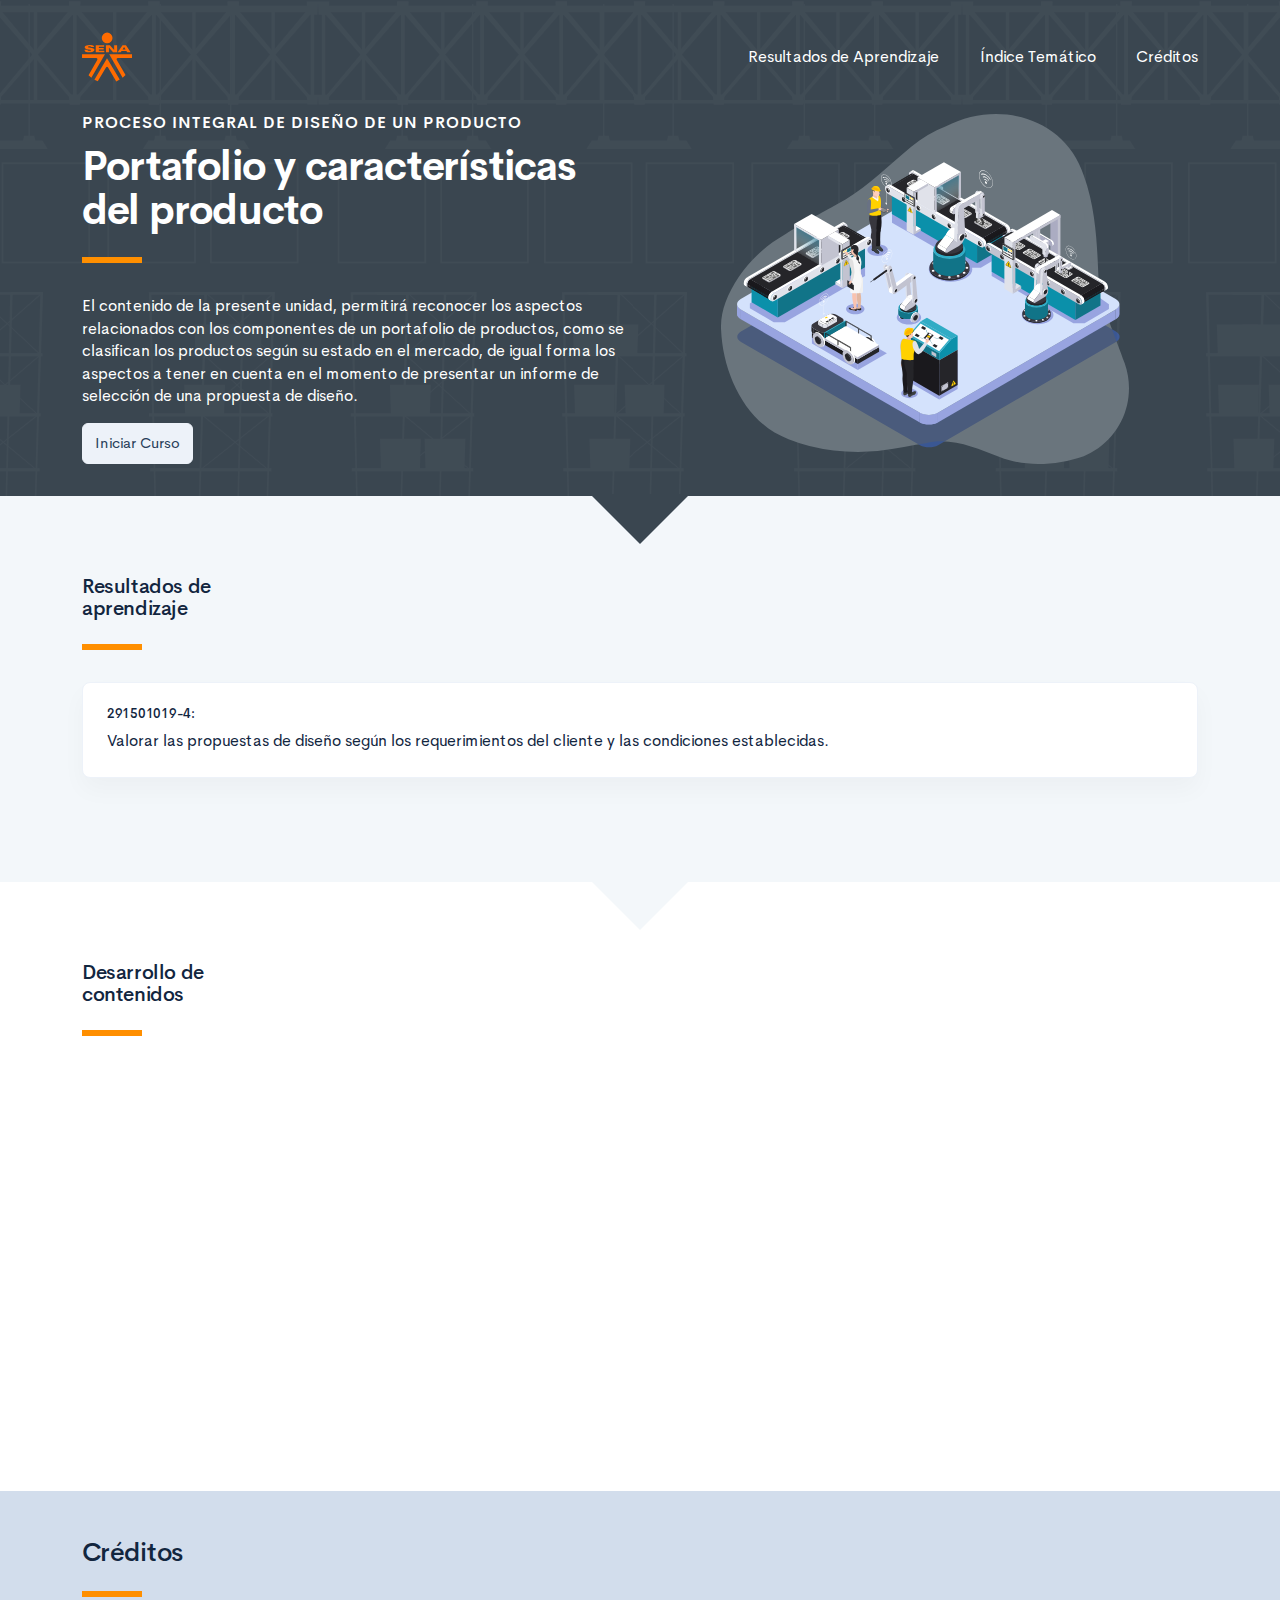
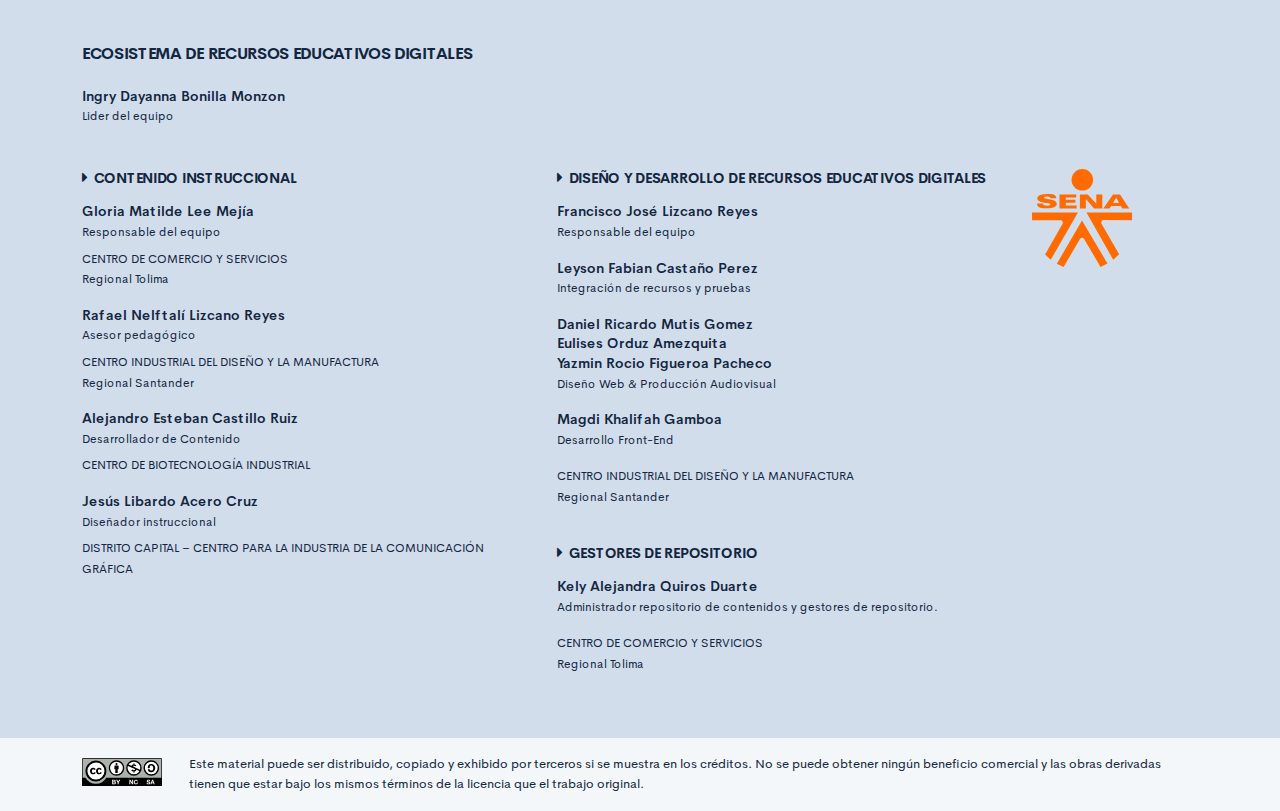
==== commit 7515e194: "Ajuste resultado de aprendizaje" ====
--- a/public/index.html
+++ b/public/index.html
@@ -51,8 +51,8 @@
                 <div class="brand-line-primary"></div>
                 <div class="card resultado-item">
                     <div class="card-body">
-                        <h5>291501019-1</h5>
-                        <p class="mb-0">Planear la investigación de mercado, teniendo en cuenta sus necesidades y los requerimientos de diseño del cliente.</p>
+                        <h5>291501019-4:</h5>
+                        <p class="mb-0">Valorar las propuestas de diseño según los requerimientos del cliente y las condiciones establecidas.</p>
                     </div>
                 </div>
             </div>
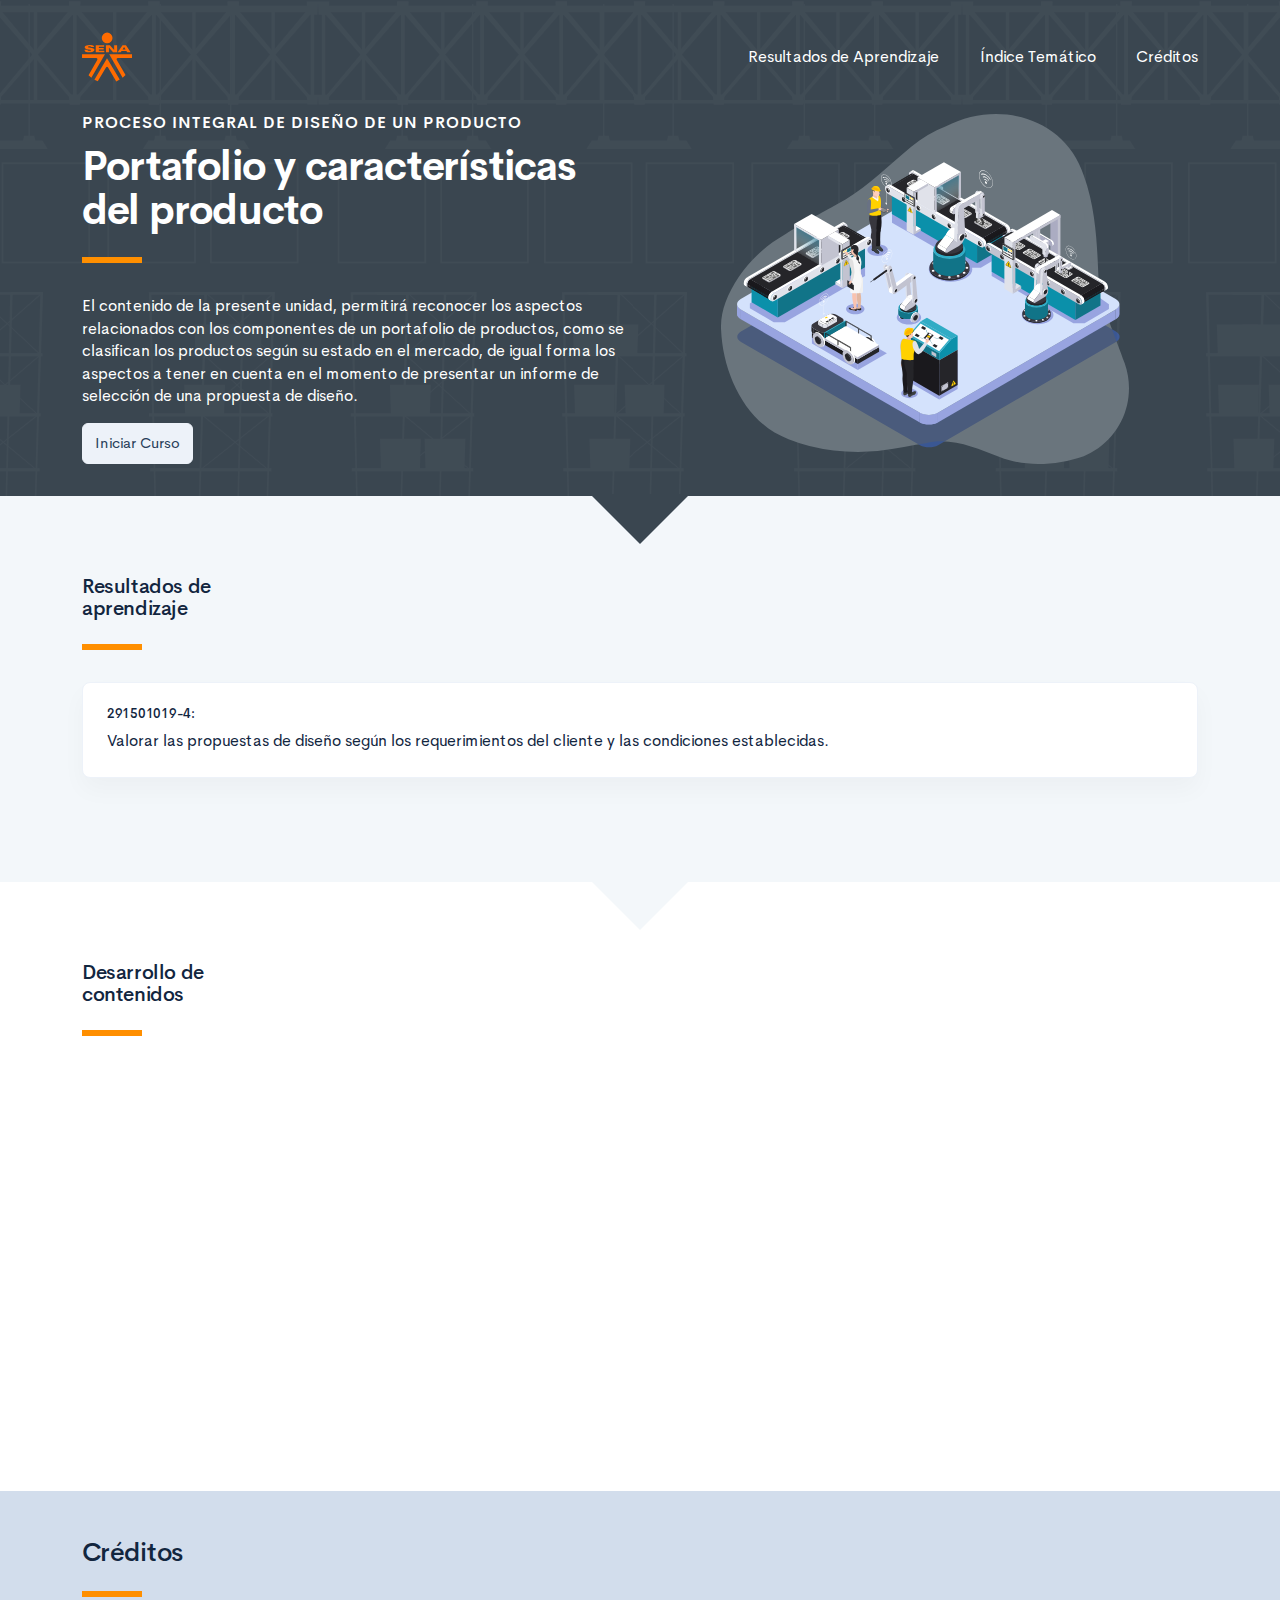
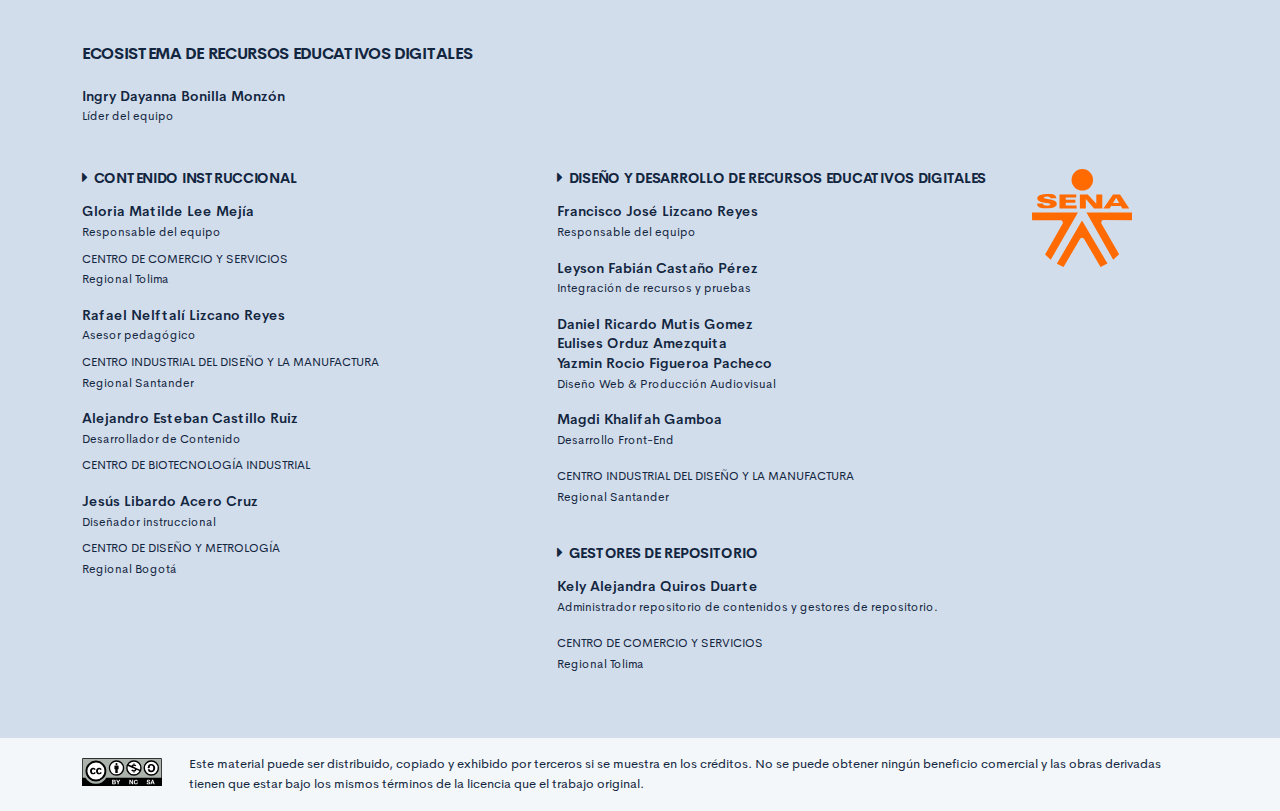
==== commit 94f6a886: "MF4-V2" ====
--- a/public/index.html
+++ b/public/index.html
@@ -71,7 +71,7 @@
                                             <div class="col-auto">
                                                 <div class="avatar avatar-sm"><span class="nav-tema-item__icon avatar-title font-size-lg bg-secondary-soft rounded-circle text-primary font-weight-bold">1</span></div>
                                             </div>
-                                            <div class="col ml-n2"><span class="nav-tema-item__titulo"> <a href="main.html#page/portafolio_producto/">Portafolio de Producto</a></span></div>
+                                            <div class="col ml-n2"><span class="nav-tema-item__titulo"> <a href="main.html#page/portafolio_producto/">Portafolio de producto</a></span></div>
                                             <div class="col-auto"> <a class="btn btn-light nav-tema-item__btn" href="main.html#page/portafolio_producto/">Ver más</a></div>
                                         </div>
                                     </li>
@@ -116,7 +116,7 @@
                 <div class="row">
                     <div class="col-12 col-md-5">
                         <h3 class="footer-subtitulo mb-4">ECOSISTEMA DE RECURSOS EDUCATIVOS DIGITALES </h3>
-                        <p class="footer-texto mb-2"><strong>Ingry Dayanna Bonilla Monzon </strong><br /> <span class="text-small">Lider del equipo</span></p>
+                        <p class="footer-texto mb-2"><strong>Ingry Dayanna Bonilla Monzón </strong><br /> <span class="text-small">Líder del equipo</span></p>
                     </div>
                 </div>
                 <div class="row mt-5">
@@ -131,14 +131,14 @@
                         <p class="footer-texto mb-2"><strong>Alejandro Esteban Castillo Ruiz</strong><br /><span class="text-small">Desarrollador de Contenido<br /></span></p>
                         <p class="footer-texto"><span class="text-small text-uppercase">Centro de Biotecnología Industrial</span></p>
                         <p class="footer-texto mb-2"><strong>Jesús Libardo Acero Cruz</strong><br /> <span class="text-small">Diseñador instruccional<br /></span></p>
-                        <p class="footer-texto"><span class="text-small text-uppercase">Distrito Capital – Centro para La Industria de la Comunicación Gráfica</span></p>
+                        <p class="footer-texto"><span class="text-small text-uppercase">Centro de Diseño y Metrología</span><br /><span class="text-small">Regional Bogotá </span></p>
                     </div>
                     <div class="col-12 col-md-5">
                         <h4 class="footer-subtitulo-2 mt-0">
                             <div class="fa fa-caret-right mr-2"></div>Diseño y desarrollo de recursos educativos digitales
                         </h4>
                         <p class="footer-texto"><strong>Francisco José Lizcano Reyes </strong><br /> <span class="text-small">Responsable del equipo<br /></span></p>
-                        <p class="footer-texto"><strong>Leyson Fabian Castaño Perez</strong><br /> <span class="text-small">Integración de recursos y pruebas<br /></span></p>
+                        <p class="footer-texto"><strong>Leyson Fabián Castaño Pérez</strong><br /> <span class="text-small">Integración de recursos y pruebas<br /></span></p>
                         <p class="footer-texto"> <strong>Daniel Ricardo Mutis Gomez</strong><br />
                             <strong>Eulises Orduz Amezquita</strong><br />
                             <strong>Yazmin Rocio Figueroa Pacheco</strong><br /><span class="text-small">Diseño Web & Producción Audiovisual<br /></span></p>
--- a/public/assets/css/main.css
+++ b/public/assets/css/main.css
@@ -3,6 +3,6 @@
  * Copyright 2011-2019 The Bootstrap Authors
  * Copyright 2011-2019 Twitter, Inc.
  * Licensed under MIT (https://github.com/twbs/bootstrap/blob/master/LICENSE)
- */:root{--blue: #2C7BE5;--indigo: #727cf5;--purple: #6b5eae;--pink: #ff679b;--red: #E63757;--orange: #fd7e14;--yellow: #F6C343;--green: #00D97E;--teal: #02a8b5;--cyan: #39afd1;--white: #fff;--gray: #95AAC9;--gray-dark: #3B506C;--primary: #12263F;--secondary: #6E84A3;--success: #00A99A;--info: #39afd1;--warning: #ff8f00;--danger: #E63757;--light: #EDF2F9;--dark: #000;--white: #fff;--breakpoint-xs: 0;--breakpoint-sm: 576px;--breakpoint-md: 768px;--breakpoint-lg: 992px;--breakpoint-xl: 1200px;--font-family-sans-serif: "Cerebri Sans", sans-serif;--font-family-monospace: "Courier New", monospace}*,*::before,*::after{box-sizing:border-box}html{font-family:sans-serif;line-height:1.15;-webkit-text-size-adjust:100%;-webkit-tap-highlight-color:rgba(0,0,0,0)}article,aside,figcaption,figure,footer,header,hgroup,main,nav,section{display:block}body{margin:0;font-family:"Cerebri Sans",sans-serif;font-size:.9375rem;font-weight:400;line-height:1.5;color:#12263F;text-align:left;background-color:#F3F7FA}[tabindex="-1"]:focus:not(:focus-visible){outline:0 !important}hr{box-sizing:content-box;height:0;overflow:visible}h1,h2,h3,h4,h5,h6{margin-top:0;margin-bottom:1.125rem}p{margin-top:0;margin-bottom:1rem}abbr[title],abbr[data-original-title]{text-decoration:underline;text-decoration:underline dotted;cursor:help;border-bottom:0;text-decoration-skip-ink:none}address{margin-bottom:1rem;font-style:normal;line-height:inherit}ol,ul,dl{margin-top:0;margin-bottom:1rem}ol ol,ul ul,ol ul,ul ol{margin-bottom:0}dt{font-weight:600}dd{margin-bottom:.5rem;margin-left:0}blockquote{margin:0 0 1rem}b,strong{font-weight:bolder}small{font-size:80%}sub,sup{position:relative;font-size:75%;line-height:0;vertical-align:baseline}sub{bottom:-.25em}sup{top:-.5em}a{color:#2C7BE5;text-decoration:none;background-color:transparent}a:hover{color:#104082;text-decoration:none}a:not([href]){color:inherit;text-decoration:none}a:not([href]):hover{color:inherit;text-decoration:none}pre,code,kbd,samp{font-family:"Courier New",monospace;font-size:1em}pre{margin-top:0;margin-bottom:1rem;overflow:auto}figure{margin:0 0 1rem}img{vertical-align:middle;border-style:none}svg{overflow:hidden;vertical-align:middle}table{border-collapse:collapse}caption{padding-top:1rem;padding-bottom:1rem;color:#95AAC9;text-align:left;caption-side:bottom}th{text-align:inherit}label{display:inline-block;margin-bottom:.5rem}button{border-radius:0}button:focus{outline:1px dotted;outline:5px auto -webkit-focus-ring-color}input,button,select,optgroup,textarea{margin:0;font-family:inherit;font-size:inherit;line-height:inherit}button,input{overflow:visible}button,select{text-transform:none}select{word-wrap:normal}button,[type="button"],[type="reset"],[type="submit"]{-webkit-appearance:button}button:not(:disabled),[type="button"]:not(:disabled),[type="reset"]:not(:disabled),[type="submit"]:not(:disabled){cursor:pointer}button::-moz-focus-inner,[type="button"]::-moz-focus-inner,[type="reset"]::-moz-focus-inner,[type="submit"]::-moz-focus-inner{padding:0;border-style:none}input[type="radio"],input[type="checkbox"]{box-sizing:border-box;padding:0}input[type="date"],input[type="time"],input[type="datetime-local"],input[type="month"]{-webkit-appearance:listbox}textarea{overflow:auto;resize:vertical}fieldset{min-width:0;padding:0;margin:0;border:0}legend{display:block;width:100%;max-width:100%;padding:0;margin-bottom:.5rem;font-size:1.5rem;line-height:inherit;color:inherit;white-space:normal}progress{vertical-align:baseline}[type="number"]::-webkit-inner-spin-button,[type="number"]::-webkit-outer-spin-button{height:auto}[type="search"]{outline-offset:-2px;-webkit-appearance:none}[type="search"]::-webkit-search-decoration{-webkit-appearance:none}::-webkit-file-upload-button{font:inherit;-webkit-appearance:button}output{display:inline-block}summary{display:list-item;cursor:pointer}template{display:none}[hidden]{display:none !important}h1,h2,h3,h4,h5,h6,.h1,.h2,.h3,.h4,.h5,.h6{margin-bottom:1.125rem;font-weight:500;line-height:1.1}h1,.h1{font-size:1.625rem}h2,.h2{font-size:1.25rem}h3,.h3{font-size:1.0625rem}h4,.h4{font-size:.9375rem}h5,.h5{font-size:.8125rem}h6,.h6{font-size:.625rem}.lead{font-size:1.17188rem;font-weight:300}.display-1{font-size:4rem;font-weight:600;line-height:1.1}.display-2{font-size:3.25rem;font-weight:600;line-height:1.1}.display-3{font-size:2.625rem;font-weight:600;line-height:1.1}.display-4{font-size:2rem;font-weight:600;line-height:1.1}hr{margin-top:1rem;margin-bottom:1rem;border:0;border-top:1px solid #E3EBF6}small,.small{font-size:.8125rem;font-weight:400}mark,.mark{padding:.2em;background-color:#fcf8e3}.list-unstyled{padding-left:0;list-style:none}.list-inline{padding-left:0;list-style:none}.list-inline-item{display:inline-block}.list-inline-item:not(:last-child){margin-right:6px}.initialism{font-size:90%;text-transform:uppercase}.blockquote{margin-bottom:1.5rem;font-size:1.17188rem}.blockquote-footer{display:block;font-size:.8125rem;color:#95AAC9}.blockquote-footer::before{content:"\2014\00A0"}.img-fluid{max-width:100%;height:auto}.img-thumbnail{padding:.25rem;background-color:#F3F7FA;border:1px solid #E3EBF6;border-radius:.375rem;max-width:100%;height:auto}.figure{display:inline-block}.figure-img{margin-bottom:.75rem;line-height:1}.figure-caption{font-size:.8125rem;color:#95AAC9}code{font-size:87.5%;color:#2C7BE5;word-wrap:break-word}a>code{color:inherit}kbd{padding:.2rem .4rem;font-size:87.5%;color:#fff;background-color:#283E59;border-radius:.25rem}kbd kbd{padding:0;font-size:100%;font-weight:600}pre{display:block;font-size:87.5%;color:#283E59}pre code{font-size:inherit;color:inherit;word-break:normal}.pre-scrollable{max-height:340px;overflow-y:scroll}.container{width:100%;padding-right:12px;padding-left:12px;margin-right:auto;margin-left:auto}@media (min-width: 576px){.container{max-width:540px}}@media (min-width: 768px){.container{max-width:720px}}@media (min-width: 992px){.container{max-width:960px}}@media (min-width: 1200px){.container{max-width:1140px}}.container-fluid,.container-sm,.container-md,.container-lg,.container-xl{width:100%;padding-right:12px;padding-left:12px;margin-right:auto;margin-left:auto}@media (min-width: 576px){.container,.container-sm{max-width:540px}}@media (min-width: 768px){.container,.container-sm,.container-md{max-width:720px}}@media (min-width: 992px){.container,.container-sm,.container-md,.container-lg{max-width:960px}}@media (min-width: 1200px){.container,.container-sm,.container-md,.container-lg,.container-xl{max-width:1140px}}.row{display:flex;flex-wrap:wrap;margin-right:-12px;margin-left:-12px}.no-gutters{margin-right:0;margin-left:0}.no-gutters>.col,.no-gutters>[class*="col-"]{padding-right:0;padding-left:0}.col-1,.col-2,.col-3,.col-4,.col-5,.col-6,.col-7,.col-8,.col-9,.col-10,.col-11,.col-12,.col,.col-auto,.col-sm-1,.col-sm-2,.col-sm-3,.col-sm-4,.col-sm-5,.col-sm-6,.col-sm-7,.col-sm-8,.col-sm-9,.col-sm-10,.col-sm-11,.col-sm-12,.col-sm,.col-sm-auto,.col-md-1,.col-md-2,.col-md-3,.col-md-4,.col-md-5,.col-md-6,.col-md-7,.col-md-8,.col-md-9,.col-md-10,.col-md-11,.col-md-12,.col-md,.col-md-auto,.col-lg-1,.col-lg-2,.col-lg-3,.col-lg-4,.col-lg-5,.col-lg-6,.col-lg-7,.col-lg-8,.col-lg-9,.col-lg-10,.col-lg-11,.col-lg-12,.col-lg,.col-lg-auto,.col-xl-1,.col-xl-2,.col-xl-3,.col-xl-4,.col-xl-5,.col-xl-6,.col-xl-7,.col-xl-8,.col-xl-9,.col-xl-10,.col-xl-11,.col-xl-12,.col-xl,.col-xl-auto{position:relative;width:100%;padding-right:12px;padding-left:12px}.col{flex-basis:0;flex-grow:1;max-width:100%}.row-cols-1>*{flex:0 0 100%;max-width:100%}.row-cols-2>*{flex:0 0 50%;max-width:50%}.row-cols-3>*{flex:0 0 33.33333%;max-width:33.33333%}.row-cols-4>*{flex:0 0 25%;max-width:25%}.row-cols-5>*{flex:0 0 20%;max-width:20%}.row-cols-6>*{flex:0 0 16.66667%;max-width:16.66667%}.col-auto{flex:0 0 auto;width:auto;max-width:100%}.col-1{flex:0 0 8.33333%;max-width:8.33333%}.col-2{flex:0 0 16.66667%;max-width:16.66667%}.col-3{flex:0 0 25%;max-width:25%}.col-4{flex:0 0 33.33333%;max-width:33.33333%}.col-5{flex:0 0 41.66667%;max-width:41.66667%}.col-6{flex:0 0 50%;max-width:50%}.col-7{flex:0 0 58.33333%;max-width:58.33333%}.col-8{flex:0 0 66.66667%;max-width:66.66667%}.col-9{flex:0 0 75%;max-width:75%}.col-10{flex:0 0 83.33333%;max-width:83.33333%}.col-11{flex:0 0 91.66667%;max-width:91.66667%}.col-12{flex:0 0 100%;max-width:100%}.order-first{order:-1}.order-last{order:13}.order-0{order:0}.order-1{order:1}.order-2{order:2}.order-3{order:3}.order-4{order:4}.order-5{order:5}.order-6{order:6}.order-7{order:7}.order-8{order:8}.order-9{order:9}.order-10{order:10}.order-11{order:11}.order-12{order:12}.offset-1{margin-left:8.33333%}.offset-2{margin-left:16.66667%}.offset-3{margin-left:25%}.offset-4{margin-left:33.33333%}.offset-5{margin-left:41.66667%}.offset-6{margin-left:50%}.offset-7{margin-left:58.33333%}.offset-8{margin-left:66.66667%}.offset-9{margin-left:75%}.offset-10{margin-left:83.33333%}.offset-11{margin-left:91.66667%}@media (min-width: 576px){.col-sm{flex-basis:0;flex-grow:1;max-width:100%}.row-cols-sm-1>*{flex:0 0 100%;max-width:100%}.row-cols-sm-2>*{flex:0 0 50%;max-width:50%}.row-cols-sm-3>*{flex:0 0 33.33333%;max-width:33.33333%}.row-cols-sm-4>*{flex:0 0 25%;max-width:25%}.row-cols-sm-5>*{flex:0 0 20%;max-width:20%}.row-cols-sm-6>*{flex:0 0 16.66667%;max-width:16.66667%}.col-sm-auto{flex:0 0 auto;width:auto;max-width:100%}.col-sm-1{flex:0 0 8.33333%;max-width:8.33333%}.col-sm-2{flex:0 0 16.66667%;max-width:16.66667%}.col-sm-3{flex:0 0 25%;max-width:25%}.col-sm-4{flex:0 0 33.33333%;max-width:33.33333%}.col-sm-5{flex:0 0 41.66667%;max-width:41.66667%}.col-sm-6{flex:0 0 50%;max-width:50%}.col-sm-7{flex:0 0 58.33333%;max-width:58.33333%}.col-sm-8{flex:0 0 66.66667%;max-width:66.66667%}.col-sm-9{flex:0 0 75%;max-width:75%}.col-sm-10{flex:0 0 83.33333%;max-width:83.33333%}.col-sm-11{flex:0 0 91.66667%;max-width:91.66667%}.col-sm-12{flex:0 0 100%;max-width:100%}.order-sm-first{order:-1}.order-sm-last{order:13}.order-sm-0{order:0}.order-sm-1{order:1}.order-sm-2{order:2}.order-sm-3{order:3}.order-sm-4{order:4}.order-sm-5{order:5}.order-sm-6{order:6}.order-sm-7{order:7}.order-sm-8{order:8}.order-sm-9{order:9}.order-sm-10{order:10}.order-sm-11{order:11}.order-sm-12{order:12}.offset-sm-0{margin-left:0}.offset-sm-1{margin-left:8.33333%}.offset-sm-2{margin-left:16.66667%}.offset-sm-3{margin-left:25%}.offset-sm-4{margin-left:33.33333%}.offset-sm-5{margin-left:41.66667%}.offset-sm-6{margin-left:50%}.offset-sm-7{margin-left:58.33333%}.offset-sm-8{margin-left:66.66667%}.offset-sm-9{margin-left:75%}.offset-sm-10{margin-left:83.33333%}.offset-sm-11{margin-left:91.66667%}}@media (min-width: 768px){.col-md{flex-basis:0;flex-grow:1;max-width:100%}.row-cols-md-1>*{flex:0 0 100%;max-width:100%}.row-cols-md-2>*{flex:0 0 50%;max-width:50%}.row-cols-md-3>*{flex:0 0 33.33333%;max-width:33.33333%}.row-cols-md-4>*{flex:0 0 25%;max-width:25%}.row-cols-md-5>*{flex:0 0 20%;max-width:20%}.row-cols-md-6>*{flex:0 0 16.66667%;max-width:16.66667%}.col-md-auto{flex:0 0 auto;width:auto;max-width:100%}.col-md-1{flex:0 0 8.33333%;max-width:8.33333%}.col-md-2{flex:0 0 16.66667%;max-width:16.66667%}.col-md-3{flex:0 0 25%;max-width:25%}.col-md-4{flex:0 0 33.33333%;max-width:33.33333%}.col-md-5{flex:0 0 41.66667%;max-width:41.66667%}.col-md-6{flex:0 0 50%;max-width:50%}.col-md-7{flex:0 0 58.33333%;max-width:58.33333%}.col-md-8{flex:0 0 66.66667%;max-width:66.66667%}.col-md-9{flex:0 0 75%;max-width:75%}.col-md-10{flex:0 0 83.33333%;max-width:83.33333%}.col-md-11{flex:0 0 91.66667%;max-width:91.66667%}.col-md-12{flex:0 0 100%;max-width:100%}.order-md-first{order:-1}.order-md-last{order:13}.order-md-0{order:0}.order-md-1{order:1}.order-md-2{order:2}.order-md-3{order:3}.order-md-4{order:4}.order-md-5{order:5}.order-md-6{order:6}.order-md-7{order:7}.order-md-8{order:8}.order-md-9{order:9}.order-md-10{order:10}.order-md-11{order:11}.order-md-12{order:12}.offset-md-0{margin-left:0}.offset-md-1{margin-left:8.33333%}.offset-md-2{margin-left:16.66667%}.offset-md-3{margin-left:25%}.offset-md-4{margin-left:33.33333%}.offset-md-5{margin-left:41.66667%}.offset-md-6{margin-left:50%}.offset-md-7{margin-left:58.33333%}.offset-md-8{margin-left:66.66667%}.offset-md-9{margin-left:75%}.offset-md-10{margin-left:83.33333%}.offset-md-11{margin-left:91.66667%}}@media (min-width: 992px){.col-lg{flex-basis:0;flex-grow:1;max-width:100%}.row-cols-lg-1>*{flex:0 0 100%;max-width:100%}.row-cols-lg-2>*{flex:0 0 50%;max-width:50%}.row-cols-lg-3>*{flex:0 0 33.33333%;max-width:33.33333%}.row-cols-lg-4>*{flex:0 0 25%;max-width:25%}.row-cols-lg-5>*{flex:0 0 20%;max-width:20%}.row-cols-lg-6>*{flex:0 0 16.66667%;max-width:16.66667%}.col-lg-auto{flex:0 0 auto;width:auto;max-width:100%}.col-lg-1{flex:0 0 8.33333%;max-width:8.33333%}.col-lg-2{flex:0 0 16.66667%;max-width:16.66667%}.col-lg-3{flex:0 0 25%;max-width:25%}.col-lg-4{flex:0 0 33.33333%;max-width:33.33333%}.col-lg-5{flex:0 0 41.66667%;max-width:41.66667%}.col-lg-6{flex:0 0 50%;max-width:50%}.col-lg-7{flex:0 0 58.33333%;max-width:58.33333%}.col-lg-8{flex:0 0 66.66667%;max-width:66.66667%}.col-lg-9{flex:0 0 75%;max-width:75%}.col-lg-10{flex:0 0 83.33333%;max-width:83.33333%}.col-lg-11{flex:0 0 91.66667%;max-width:91.66667%}.col-lg-12{flex:0 0 100%;max-width:100%}.order-lg-first{order:-1}.order-lg-last{order:13}.order-lg-0{order:0}.order-lg-1{order:1}.order-lg-2{order:2}.order-lg-3{order:3}.order-lg-4{order:4}.order-lg-5{order:5}.order-lg-6{order:6}.order-lg-7{order:7}.order-lg-8{order:8}.order-lg-9{order:9}.order-lg-10{order:10}.order-lg-11{order:11}.order-lg-12{order:12}.offset-lg-0{margin-left:0}.offset-lg-1{margin-left:8.33333%}.offset-lg-2{margin-left:16.66667%}.offset-lg-3{margin-left:25%}.offset-lg-4{margin-left:33.33333%}.offset-lg-5{margin-left:41.66667%}.offset-lg-6{margin-left:50%}.offset-lg-7{margin-left:58.33333%}.offset-lg-8{margin-left:66.66667%}.offset-lg-9{margin-left:75%}.offset-lg-10{margin-left:83.33333%}.offset-lg-11{margin-left:91.66667%}}@media (min-width: 1200px){.col-xl{flex-basis:0;flex-grow:1;max-width:100%}.row-cols-xl-1>*{flex:0 0 100%;max-width:100%}.row-cols-xl-2>*{flex:0 0 50%;max-width:50%}.row-cols-xl-3>*{flex:0 0 33.33333%;max-width:33.33333%}.row-cols-xl-4>*{flex:0 0 25%;max-width:25%}.row-cols-xl-5>*{flex:0 0 20%;max-width:20%}.row-cols-xl-6>*{flex:0 0 16.66667%;max-width:16.66667%}.col-xl-auto{flex:0 0 auto;width:auto;max-width:100%}.col-xl-1{flex:0 0 8.33333%;max-width:8.33333%}.col-xl-2{flex:0 0 16.66667%;max-width:16.66667%}.col-xl-3{flex:0 0 25%;max-width:25%}.col-xl-4{flex:0 0 33.33333%;max-width:33.33333%}.col-xl-5{flex:0 0 41.66667%;max-width:41.66667%}.col-xl-6{flex:0 0 50%;max-width:50%}.col-xl-7{flex:0 0 58.33333%;max-width:58.33333%}.col-xl-8{flex:0 0 66.66667%;max-width:66.66667%}.col-xl-9{flex:0 0 75%;max-width:75%}.col-xl-10{flex:0 0 83.33333%;max-width:83.33333%}.col-xl-11{flex:0 0 91.66667%;max-width:91.66667%}.col-xl-12{flex:0 0 100%;max-width:100%}.order-xl-first{order:-1}.order-xl-last{order:13}.order-xl-0{order:0}.order-xl-1{order:1}.order-xl-2{order:2}.order-xl-3{order:3}.order-xl-4{order:4}.order-xl-5{order:5}.order-xl-6{order:6}.order-xl-7{order:7}.order-xl-8{order:8}.order-xl-9{order:9}.order-xl-10{order:10}.order-xl-11{order:11}.order-xl-12{order:12}.offset-xl-0{margin-left:0}.offset-xl-1{margin-left:8.33333%}.offset-xl-2{margin-left:16.66667%}.offset-xl-3{margin-left:25%}.offset-xl-4{margin-left:33.33333%}.offset-xl-5{margin-left:41.66667%}.offset-xl-6{margin-left:50%}.offset-xl-7{margin-left:58.33333%}.offset-xl-8{margin-left:66.66667%}.offset-xl-9{margin-left:75%}.offset-xl-10{margin-left:83.33333%}.offset-xl-11{margin-left:91.66667%}}.table{width:100%;margin-bottom:1.5rem;color:#12263F}.table th,.table td{padding:1rem;vertical-align:top;border-top:1px solid #EDF2F9}.table thead th{vertical-align:bottom;border-bottom:2px solid #EDF2F9}.table tbody+tbody{border-top:2px solid #EDF2F9}.table-sm th,.table-sm td{padding:1rem}.table-bordered{border:1px solid #EDF2F9}.table-bordered th,.table-bordered td{border:1px solid #EDF2F9}.table-bordered thead th,.table-bordered thead td{border-bottom-width:2px}.table-borderless th,.table-borderless td,.table-borderless thead th,.table-borderless tbody+tbody{border:0}.table-striped tbody tr:nth-of-type(even){background-color:#F9FBFD}.table-hover tbody tr:hover{color:#12263F;background-color:#F9FBFD}.table-primary,.table-primary>th,.table-primary>td{background-color:#bdc2c9}.table-primary th,.table-primary td,.table-primary thead th,.table-primary tbody+tbody{border-color:#848e9b}.table-hover .table-primary:hover{background-color:#afb5be}.table-hover .table-primary:hover>td,.table-hover .table-primary:hover>th{background-color:#afb5be}.table-secondary,.table-secondary>th,.table-secondary>td{background-color:#d6dde5}.table-secondary th,.table-secondary td,.table-secondary thead th,.table-secondary tbody+tbody{border-color:#b4bfcf}.table-hover .table-secondary:hover{background-color:#c6d0db}.table-hover .table-secondary:hover>td,.table-hover .table-secondary:hover>th{background-color:#c6d0db}.table-success,.table-success>th,.table-success>td{background-color:#b8e7e3}.table-success th,.table-success td,.table-success thead th,.table-success tbody+tbody{border-color:#7ad2ca}.table-hover .table-success:hover{background-color:#a5e1db}.table-hover .table-success:hover>td,.table-hover .table-success:hover>th{background-color:#a5e1db}.table-info,.table-info>th,.table-info>td{background-color:#c8e9f2}.table-info th,.table-info td,.table-info thead th,.table-info tbody+tbody{border-color:#98d5e7}.table-hover .table-info:hover{background-color:#b3e1ed}.table-hover .table-info:hover>td,.table-hover .table-info:hover>th{background-color:#b3e1ed}.table-warning,.table-warning>th,.table-warning>td{background-color:#ffe0b8}.table-warning th,.table-warning td,.table-warning thead th,.table-warning tbody+tbody{border-color:#ffc57a}.table-hover .table-warning:hover{background-color:#ffd59f}.table-hover .table-warning:hover>td,.table-hover .table-warning:hover>th{background-color:#ffd59f}.table-danger,.table-danger>th,.table-danger>td{background-color:#f8c7d0}.table-danger th,.table-danger td,.table-danger thead th,.table-danger tbody+tbody{border-color:#f297a8}.table-hover .table-danger:hover{background-color:#f5b0bd}.table-hover .table-danger:hover>td,.table-hover .table-danger:hover>th{background-color:#f5b0bd}.table-light,.table-light>th,.table-light>td{background-color:#fafbfd}.table-light th,.table-light td,.table-light thead th,.table-light tbody+tbody{border-color:#f6f8fc}.table-hover .table-light:hover{background-color:#e8ecf6}.table-hover .table-light:hover>td,.table-hover .table-light:hover>th{background-color:#e8ecf6}.table-dark,.table-dark>th,.table-dark>td{background-color:#b8b8b8}.table-dark th,.table-dark td,.table-dark thead th,.table-dark tbody+tbody{border-color:#7a7a7a}.table-hover .table-dark:hover{background-color:#ababab}.table-hover .table-dark:hover>td,.table-hover .table-dark:hover>th{background-color:#ababab}.table-white,.table-white>th,.table-white>td{background-color:#fff}.table-white th,.table-white td,.table-white thead th,.table-white tbody+tbody{border-color:#fff}.table-hover .table-white:hover{background-color:#f2f2f2}.table-hover .table-white:hover>td,.table-hover .table-white:hover>th{background-color:#f2f2f2}.table-active,.table-active>th,.table-active>td{background-color:#F9FBFD}.table-hover .table-active:hover{background-color:#e6eef7}.table-hover .table-active:hover>td,.table-hover .table-active:hover>th{background-color:#e6eef7}.table .thead-dark th{color:#fff;background-color:#3B506C;border-color:#496285}.table .thead-light th{color:#95AAC9;background-color:#F9FBFD;border-color:#EDF2F9}.table-dark{color:#fff;background-color:#3B506C}.table-dark th,.table-dark td,.table-dark thead th{border-color:#496285}.table-dark.table-bordered{border:0}.table-dark.table-striped tbody tr:nth-of-type(even){background-color:rgba(255,255,255,0.05)}.table-dark.table-hover tbody tr:hover{color:#fff;background-color:rgba(255,255,255,0.075)}@media (max-width: 575.98px){.table-responsive-sm{display:block;width:100%;overflow-x:auto;-webkit-overflow-scrolling:touch}.table-responsive-sm>.table-bordered{border:0}}@media (max-width: 767.98px){.table-responsive-md{display:block;width:100%;overflow-x:auto;-webkit-overflow-scrolling:touch}.table-responsive-md>.table-bordered{border:0}}@media (max-width: 991.98px){.table-responsive-lg{display:block;width:100%;overflow-x:auto;-webkit-overflow-scrolling:touch}.table-responsive-lg>.table-bordered{border:0}}@media (max-width: 1199.98px){.table-responsive-xl{display:block;width:100%;overflow-x:auto;-webkit-overflow-scrolling:touch}.table-responsive-xl>.table-bordered{border:0}}.table-responsive{display:block;width:100%;overflow-x:auto;-webkit-overflow-scrolling:touch}.table-responsive>.table-bordered{border:0}.form-control{display:block;width:100%;height:calc(1.5em + 1rem + 2px);padding:.5rem .75rem;font-size:.9375rem;font-weight:400;line-height:1.5;color:#12263F;background-color:#fff;background-clip:padding-box;border:1px solid #D2DDEC;border-radius:.375rem;transition:border-color 0.15s ease-in-out,box-shadow 0.15s ease-in-out}@media (prefers-reduced-motion: reduce){.form-control{transition:none}}.form-control::-ms-expand{background-color:transparent;border:0}.form-control:-moz-focusring{color:transparent;text-shadow:0 0 0 #12263F}.form-control:focus{color:#12263F;background-color:#fff;border-color:#12263F;outline:0;box-shadow:rgba(0,0,0,0)}.form-control::placeholder{color:#B1C2D9;opacity:1}.form-control:disabled,.form-control[readonly]{background-color:#fff;opacity:1}select.form-control:focus::-ms-value{color:#12263F;background-color:#fff}.form-control-file,.form-control-range{display:block;width:100%}.col-form-label{padding-top:calc(.5rem + 1px);padding-bottom:calc(.5rem + 1px);margin-bottom:0;font-size:inherit;line-height:1.5}.col-form-label-lg{padding-top:calc(.75rem + 1px);padding-bottom:calc(.75rem + 1px);font-size:.9375rem;line-height:1.5}.col-form-label-sm{padding-top:calc(.125rem + 1px);padding-bottom:calc(.125rem + 1px);font-size:.8125rem;line-height:1.75}.form-control-plaintext{display:block;width:100%;padding:.5rem 0;margin-bottom:0;font-size:.9375rem;line-height:1.5;color:#12263F;background-color:transparent;border:solid transparent;border-width:1px 0}.form-control-plaintext.form-control-sm,.form-control-plaintext.form-control-lg{padding-right:0;padding-left:0}.form-control-sm{height:calc(1.75em + .25rem + 2px);padding:.125rem .5rem;font-size:.8125rem;line-height:1.75;border-radius:.25rem}.form-control-lg{height:calc(1.5em + 1.5rem + 2px);padding:.75rem 1.25rem;font-size:.9375rem;line-height:1.5;border-radius:.5rem}select.form-control[size],select.form-control[multiple]{height:auto}textarea.form-control{height:auto}.form-group{margin-bottom:1.375rem}.form-text{display:block;margin-top:.25rem}.form-row{display:flex;flex-wrap:wrap;margin-right:-5px;margin-left:-5px}.form-row>.col,.form-row>[class*="col-"]{padding-right:5px;padding-left:5px}.form-check{position:relative;display:block;padding-left:1.25rem}.form-check-input{position:absolute;margin-top:.3rem;margin-left:-1.25rem}.form-check-input[disabled] ~ .form-check-label,.form-check-input:disabled ~ .form-check-label{color:#95AAC9}.form-check-label{margin-bottom:0}.form-check-inline{display:inline-flex;align-items:center;padding-left:0;margin-right:.75rem}.form-check-inline .form-check-input{position:static;margin-top:0;margin-right:.3125rem;margin-left:0}.valid-feedback{display:none;width:100%;margin-top:.25rem;font-size:.8125rem;color:#00A99A}.valid-tooltip{position:absolute;top:100%;z-index:5;display:none;max-width:100%;padding:.25rem .5rem;margin-top:.1rem;font-size:.8125rem;line-height:1.5;color:#fff;background-color:#00a99a;border-radius:.375rem}.was-validated :valid ~ .valid-feedback,.was-validated :valid ~ .valid-tooltip,.is-valid ~ .valid-feedback,.is-valid ~ .valid-tooltip{display:block}.was-validated .form-control:valid,.form-control.is-valid{border-color:#00A99A}.was-validated .form-control:valid:focus,.form-control.is-valid:focus{border-color:#00A99A;box-shadow:0 0 0 .15rem rgba(0,169,154,0.25)}.was-validated .custom-select:valid,.custom-select.is-valid{border-color:#00A99A}.was-validated .custom-select:valid:focus,.custom-select.is-valid:focus{border-color:#00A99A;box-shadow:0 0 0 .15rem rgba(0,169,154,0.25)}.was-validated .form-check-input:valid ~ .form-check-label,.form-check-input.is-valid ~ .form-check-label{color:#00A99A}.was-validated .form-check-input:valid ~ .valid-feedback,.was-validated .form-check-input:valid ~ .valid-tooltip,.form-check-input.is-valid ~ .valid-feedback,.form-check-input.is-valid ~ .valid-tooltip{display:block}.was-validated .custom-control-input:valid ~ .custom-control-label,.custom-control-input.is-valid ~ .custom-control-label{color:#00A99A}.was-validated .custom-control-input:valid ~ .custom-control-label::before,.custom-control-input.is-valid ~ .custom-control-label::before{border-color:#00A99A}.was-validated .custom-control-input:valid:checked ~ .custom-control-label::before,.custom-control-input.is-valid:checked ~ .custom-control-label::before{border-color:#00dcc8;background-color:#00dcc8}.was-validated .custom-control-input:valid:focus ~ .custom-control-label::before,.custom-control-input.is-valid:focus ~ .custom-control-label::before{box-shadow:0 0 0 .15rem rgba(0,169,154,0.25)}.was-validated .custom-control-input:valid:focus:not(:checked) ~ .custom-control-label::before,.custom-control-input.is-valid:focus:not(:checked) ~ .custom-control-label::before{border-color:#00A99A}.was-validated .custom-file-input:valid ~ .custom-file-label,.custom-file-input.is-valid ~ .custom-file-label{border-color:#00A99A}.was-validated .custom-file-input:valid:focus ~ .custom-file-label,.custom-file-input.is-valid:focus ~ .custom-file-label{border-color:#00A99A;box-shadow:0 0 0 .15rem rgba(0,169,154,0.25)}.invalid-feedback{display:none;width:100%;margin-top:.25rem;font-size:.8125rem;color:#E63757}.invalid-tooltip{position:absolute;top:100%;z-index:5;display:none;max-width:100%;padding:.25rem .5rem;margin-top:.1rem;font-size:.8125rem;line-height:1.5;color:#fff;background-color:#e63757;border-radius:.375rem}.was-validated :invalid ~ .invalid-feedback,.was-validated :invalid ~ .invalid-tooltip,.is-invalid ~ .invalid-feedback,.is-invalid ~ .invalid-tooltip{display:block}.was-validated .form-control:invalid,.form-control.is-invalid{border-color:#E63757}.was-validated .form-control:invalid:focus,.form-control.is-invalid:focus{border-color:#E63757;box-shadow:0 0 0 .15rem rgba(230,55,87,0.25)}.was-validated .custom-select:invalid,.custom-select.is-invalid{border-color:#E63757}.was-validated .custom-select:invalid:focus,.custom-select.is-invalid:focus{border-color:#E63757;box-shadow:0 0 0 .15rem rgba(230,55,87,0.25)}.was-validated .form-check-input:invalid ~ .form-check-label,.form-check-input.is-invalid ~ .form-check-label{color:#E63757}.was-validated .form-check-input:invalid ~ .invalid-feedback,.was-validated .form-check-input:invalid ~ .invalid-tooltip,.form-check-input.is-invalid ~ .invalid-feedback,.form-check-input.is-invalid ~ .invalid-tooltip{display:block}.was-validated .custom-control-input:invalid ~ .custom-control-label,.custom-control-input.is-invalid ~ .custom-control-label{color:#E63757}.was-validated .custom-control-input:invalid ~ .custom-control-label::before,.custom-control-input.is-invalid ~ .custom-control-label::before{border-color:#E63757}.was-validated .custom-control-input:invalid:checked ~ .custom-control-label::before,.custom-control-input.is-invalid:checked ~ .custom-control-label::before{border-color:#ec647d;background-color:#ec647d}.was-validated .custom-control-input:invalid:focus ~ .custom-control-label::before,.custom-control-input.is-invalid:focus ~ .custom-control-label::before{box-shadow:0 0 0 .15rem rgba(230,55,87,0.25)}.was-validated .custom-control-input:invalid:focus:not(:checked) ~ .custom-control-label::before,.custom-control-input.is-invalid:focus:not(:checked) ~ .custom-control-label::before{border-color:#E63757}.was-validated .custom-file-input:invalid ~ .custom-file-label,.custom-file-input.is-invalid ~ .custom-file-label{border-color:#E63757}.was-validated .custom-file-input:invalid:focus ~ .custom-file-label,.custom-file-input.is-invalid:focus ~ .custom-file-label{border-color:#E63757;box-shadow:0 0 0 .15rem rgba(230,55,87,0.25)}.form-inline{display:flex;flex-flow:row wrap;align-items:center}.form-inline .form-check{width:100%}@media (min-width: 576px){.form-inline label{display:flex;align-items:center;justify-content:center;margin-bottom:0}.form-inline .form-group{display:flex;flex:0 0 auto;flex-flow:row wrap;align-items:center;margin-bottom:0}.form-inline .form-control{display:inline-block;width:auto;vertical-align:middle}.form-inline .form-control-plaintext{display:inline-block}.form-inline .input-group,.form-inline .custom-select{width:auto}.form-inline .form-check{display:flex;align-items:center;justify-content:center;width:auto;padding-left:0}.form-inline .form-check-input{position:relative;flex-shrink:0;margin-top:0;margin-right:.25rem;margin-left:0}.form-inline .custom-control{align-items:center;justify-content:center}.form-inline .custom-control-label{margin-bottom:0}}.btn{display:inline-block;font-weight:400;color:#12263F;text-align:center;vertical-align:middle;cursor:pointer;user-select:none;background-color:transparent;border:1px solid transparent;padding:.5rem .75rem;font-size:.9375rem;line-height:1.5;border-radius:.375rem;transition:color 0.15s ease-in-out,background-color 0.15s ease-in-out,border-color 0.15s ease-in-out,box-shadow 0.15s ease-in-out}@media (prefers-reduced-motion: reduce){.btn{transition:none}}.btn:hover{color:#12263F;text-decoration:none}.btn:focus,.btn.focus{outline:0;box-shadow:0 0 0 .15rem rgba(18,38,63,0.25)}.btn.disabled,.btn:disabled{opacity:.65}a.btn.disabled,fieldset:disabled a.btn{pointer-events:none}.btn-primary{color:#fff;background-color:#12263F;border-color:#12263F}.btn-primary:hover{color:#fff;background-color:#0a1421;border-color:#070e17}.btn-primary:focus,.btn-primary.focus{color:#fff;background-color:#0a1421;border-color:#070e17;box-shadow:0 0 0 .15rem rgba(54,71,92,0.5)}.btn-primary.disabled,.btn-primary:disabled{color:#fff;background-color:#12263F;border-color:#12263F}.btn-primary:not(:disabled):not(.disabled):active,.btn-primary:not(:disabled):not(.disabled).active,.show>.btn-primary.dropdown-toggle{color:#fff;background-color:#070e17;border-color:#04080d}.btn-primary:not(:disabled):not(.disabled):active:focus,.btn-primary:not(:disabled):not(.disabled).active:focus,.show>.btn-primary.dropdown-toggle:focus{box-shadow:0 0 0 .15rem rgba(54,71,92,0.5)}.btn-secondary{color:#fff;background-color:#6E84A3;border-color:#6E84A3}.btn-secondary:hover{color:#fff;background-color:#5b7190;border-color:#566b88}.btn-secondary:focus,.btn-secondary.focus{color:#fff;background-color:#5b7190;border-color:#566b88;box-shadow:0 0 0 .15rem rgba(132,150,177,0.5)}.btn-secondary.disabled,.btn-secondary:disabled{color:#fff;background-color:#6E84A3;border-color:#6E84A3}.btn-secondary:not(:disabled):not(.disabled):active,.btn-secondary:not(:disabled):not(.disabled).active,.show>.btn-secondary.dropdown-toggle{color:#fff;background-color:#566b88;border-color:#516580}.btn-secondary:not(:disabled):not(.disabled):active:focus,.btn-secondary:not(:disabled):not(.disabled).active:focus,.show>.btn-secondary.dropdown-toggle:focus{box-shadow:0 0 0 .15rem rgba(132,150,177,0.5)}.btn-success{color:#fff;background-color:#00A99A;border-color:#00A99A}.btn-success:hover{color:#fff;background-color:#008377;border-color:#00766c}.btn-success:focus,.btn-success.focus{color:#fff;background-color:#008377;border-color:#00766c;box-shadow:0 0 0 .15rem rgba(38,182,169,0.5)}.btn-success.disabled,.btn-success:disabled{color:#fff;background-color:#00A99A;border-color:#00A99A}.btn-success:not(:disabled):not(.disabled):active,.btn-success:not(:disabled):not(.disabled).active,.show>.btn-success.dropdown-toggle{color:#fff;background-color:#00766c;border-color:#006960}.btn-success:not(:disabled):not(.disabled):active:focus,.btn-success:not(:disabled):not(.disabled).active:focus,.show>.btn-success.dropdown-toggle:focus{box-shadow:0 0 0 .15rem rgba(38,182,169,0.5)}.btn-info{color:#fff;background-color:#39afd1;border-color:#39afd1}.btn-info:hover{color:#fff;background-color:#2b99b9;border-color:#2991ae}.btn-info:focus,.btn-info.focus{color:#fff;background-color:#2b99b9;border-color:#2991ae;box-shadow:0 0 0 .15rem rgba(87,187,216,0.5)}.btn-info.disabled,.btn-info:disabled{color:#fff;background-color:#39afd1;border-color:#39afd1}.btn-info:not(:disabled):not(.disabled):active,.btn-info:not(:disabled):not(.disabled).active,.show>.btn-info.dropdown-toggle{color:#fff;background-color:#2991ae;border-color:#2688a4}.btn-info:not(:disabled):not(.disabled):active:focus,.btn-info:not(:disabled):not(.disabled).active:focus,.show>.btn-info.dropdown-toggle:focus{box-shadow:0 0 0 .15rem rgba(87,187,216,0.5)}.btn-warning{color:#283E59;background-color:#ff8f00;border-color:#ff8f00}.btn-warning:hover{color:#fff;background-color:#d97a00;border-color:#cc7200}.btn-warning:focus,.btn-warning.focus{color:#fff;background-color:#d97a00;border-color:#cc7200;box-shadow:0 0 0 .15rem rgba(223,131,13,0.5)}.btn-warning.disabled,.btn-warning:disabled{color:#283E59;background-color:#ff8f00;border-color:#ff8f00}.btn-warning:not(:disabled):not(.disabled):active,.btn-warning:not(:disabled):not(.disabled).active,.show>.btn-warning.dropdown-toggle{color:#fff;background-color:#cc7200;border-color:#bf6b00}.btn-warning:not(:disabled):not(.disabled):active:focus,.btn-warning:not(:disabled):not(.disabled).active:focus,.show>.btn-warning.dropdown-toggle:focus{box-shadow:0 0 0 .15rem rgba(223,131,13,0.5)}.btn-danger{color:#fff;background-color:#E63757;border-color:#E63757}.btn-danger:hover{color:#fff;background-color:#db1b3f;border-color:#d01a3b}.btn-danger:focus,.btn-danger.focus{color:#fff;background-color:#db1b3f;border-color:#d01a3b;box-shadow:0 0 0 .15rem rgba(234,85,112,0.5)}.btn-danger.disabled,.btn-danger:disabled{color:#fff;background-color:#E63757;border-color:#E63757}.btn-danger:not(:disabled):not(.disabled):active,.btn-danger:not(:disabled):not(.disabled).active,.show>.btn-danger.dropdown-toggle{color:#fff;background-color:#d01a3b;border-color:#c51938}.btn-danger:not(:disabled):not(.disabled):active:focus,.btn-danger:not(:disabled):not(.disabled).active:focus,.show>.btn-danger.dropdown-toggle:focus{box-shadow:0 0 0 .15rem rgba(234,85,112,0.5)}.btn-light{color:#283E59;background-color:#EDF2F9;border-color:#EDF2F9}.btn-light:hover{color:#283E59;background-color:#d0ddef;border-color:#c7d6ec}.btn-light:focus,.btn-light.focus{color:#283E59;background-color:#d0ddef;border-color:#c7d6ec;box-shadow:0 0 0 .15rem rgba(207,215,225,0.5)}.btn-light.disabled,.btn-light:disabled{color:#283E59;background-color:#EDF2F9;border-color:#EDF2F9}.btn-light:not(:disabled):not(.disabled):active,.btn-light:not(:disabled):not(.disabled).active,.show>.btn-light.dropdown-toggle{color:#283E59;background-color:#c7d6ec;border-color:#bdcfe9}.btn-light:not(:disabled):not(.disabled):active:focus,.btn-light:not(:disabled):not(.disabled).active:focus,.show>.btn-light.dropdown-toggle:focus{box-shadow:0 0 0 .15rem rgba(207,215,225,0.5)}.btn-dark{color:#fff;background-color:#000;border-color:#000}.btn-dark:hover{color:#fff;background-color:#000;border-color:#000}.btn-dark:focus,.btn-dark.focus{color:#fff;background-color:#000;border-color:#000;box-shadow:0 0 0 .15rem rgba(38,38,38,0.5)}.btn-dark.disabled,.btn-dark:disabled{color:#fff;background-color:#000;border-color:#000}.btn-dark:not(:disabled):not(.disabled):active,.btn-dark:not(:disabled):not(.disabled).active,.show>.btn-dark.dropdown-toggle{color:#fff;background-color:#000;border-color:#000}.btn-dark:not(:disabled):not(.disabled):active:focus,.btn-dark:not(:disabled):not(.disabled).active:focus,.show>.btn-dark.dropdown-toggle:focus{box-shadow:0 0 0 .15rem rgba(38,38,38,0.5)}.btn-white{color:#283E59;background-color:#fff;border-color:#fff}.btn-white:hover{color:#283E59;background-color:#ececec;border-color:#e6e6e6}.btn-white:focus,.btn-white.focus{color:#283E59;background-color:#ececec;border-color:#e6e6e6;box-shadow:0 0 0 .15rem rgba(223,226,230,0.5)}.btn-white.disabled,.btn-white:disabled{color:#283E59;background-color:#fff;border-color:#fff}.btn-white:not(:disabled):not(.disabled):active,.btn-white:not(:disabled):not(.disabled).active,.show>.btn-white.dropdown-toggle{color:#283E59;background-color:#e6e6e6;border-color:#dfdfdf}.btn-white:not(:disabled):not(.disabled):active:focus,.btn-white:not(:disabled):not(.disabled).active:focus,.show>.btn-white.dropdown-toggle:focus{box-shadow:0 0 0 .15rem rgba(223,226,230,0.5)}.btn-outline-primary{color:#12263F;border-color:#12263F}.btn-outline-primary:hover{color:#fff;background-color:#12263F;border-color:#12263F}.btn-outline-primary:focus,.btn-outline-primary.focus{box-shadow:0 0 0 .15rem rgba(18,38,63,0.5)}.btn-outline-primary.disabled,.btn-outline-primary:disabled{color:#12263F;background-color:transparent}.btn-outline-primary:not(:disabled):not(.disabled):active,.btn-outline-primary:not(:disabled):not(.disabled).active,.show>.btn-outline-primary.dropdown-toggle{color:#fff;background-color:#12263F;border-color:#12263F}.btn-outline-primary:not(:disabled):not(.disabled):active:focus,.btn-outline-primary:not(:disabled):not(.disabled).active:focus,.show>.btn-outline-primary.dropdown-toggle:focus{box-shadow:0 0 0 .15rem rgba(18,38,63,0.5)}.btn-outline-secondary{color:#6E84A3;border-color:#6E84A3}.btn-outline-secondary:hover{color:#fff;background-color:#6E84A3;border-color:#6E84A3}.btn-outline-secondary:focus,.btn-outline-secondary.focus{box-shadow:0 0 0 .15rem rgba(110,132,163,0.5)}.btn-outline-secondary.disabled,.btn-outline-secondary:disabled{color:#6E84A3;background-color:transparent}.btn-outline-secondary:not(:disabled):not(.disabled):active,.btn-outline-secondary:not(:disabled):not(.disabled).active,.show>.btn-outline-secondary.dropdown-toggle{color:#fff;background-color:#6E84A3;border-color:#6E84A3}.btn-outline-secondary:not(:disabled):not(.disabled):active:focus,.btn-outline-secondary:not(:disabled):not(.disabled).active:focus,.show>.btn-outline-secondary.dropdown-toggle:focus{box-shadow:0 0 0 .15rem rgba(110,132,163,0.5)}.btn-outline-success{color:#00A99A;border-color:#00A99A}.btn-outline-success:hover{color:#fff;background-color:#00A99A;border-color:#00A99A}.btn-outline-success:focus,.btn-outline-success.focus{box-shadow:0 0 0 .15rem rgba(0,169,154,0.5)}.btn-outline-success.disabled,.btn-outline-success:disabled{color:#00A99A;background-color:transparent}.btn-outline-success:not(:disabled):not(.disabled):active,.btn-outline-success:not(:disabled):not(.disabled).active,.show>.btn-outline-success.dropdown-toggle{color:#fff;background-color:#00A99A;border-color:#00A99A}.btn-outline-success:not(:disabled):not(.disabled):active:focus,.btn-outline-success:not(:disabled):not(.disabled).active:focus,.show>.btn-outline-success.dropdown-toggle:focus{box-shadow:0 0 0 .15rem rgba(0,169,154,0.5)}.btn-outline-info{color:#39afd1;border-color:#39afd1}.btn-outline-info:hover{color:#fff;background-color:#39afd1;border-color:#39afd1}.btn-outline-info:focus,.btn-outline-info.focus{box-shadow:0 0 0 .15rem rgba(57,175,209,0.5)}.btn-outline-info.disabled,.btn-outline-info:disabled{color:#39afd1;background-color:transparent}.btn-outline-info:not(:disabled):not(.disabled):active,.btn-outline-info:not(:disabled):not(.disabled).active,.show>.btn-outline-info.dropdown-toggle{color:#fff;background-color:#39afd1;border-color:#39afd1}.btn-outline-info:not(:disabled):not(.disabled):active:focus,.btn-outline-info:not(:disabled):not(.disabled).active:focus,.show>.btn-outline-info.dropdown-toggle:focus{box-shadow:0 0 0 .15rem rgba(57,175,209,0.5)}.btn-outline-warning{color:#ff8f00;border-color:#ff8f00}.btn-outline-warning:hover{color:#283E59;background-color:#ff8f00;border-color:#ff8f00}.btn-outline-warning:focus,.btn-outline-warning.focus{box-shadow:0 0 0 .15rem rgba(255,143,0,0.5)}.btn-outline-warning.disabled,.btn-outline-warning:disabled{color:#ff8f00;background-color:transparent}.btn-outline-warning:not(:disabled):not(.disabled):active,.btn-outline-warning:not(:disabled):not(.disabled).active,.show>.btn-outline-warning.dropdown-toggle{color:#283E59;background-color:#ff8f00;border-color:#ff8f00}.btn-outline-warning:not(:disabled):not(.disabled):active:focus,.btn-outline-warning:not(:disabled):not(.disabled).active:focus,.show>.btn-outline-warning.dropdown-toggle:focus{box-shadow:0 0 0 .15rem rgba(255,143,0,0.5)}.btn-outline-danger{color:#E63757;border-color:#E63757}.btn-outline-danger:hover{color:#fff;background-color:#E63757;border-color:#E63757}.btn-outline-danger:focus,.btn-outline-danger.focus{box-shadow:0 0 0 .15rem rgba(230,55,87,0.5)}.btn-outline-danger.disabled,.btn-outline-danger:disabled{color:#E63757;background-color:transparent}.btn-outline-danger:not(:disabled):not(.disabled):active,.btn-outline-danger:not(:disabled):not(.disabled).active,.show>.btn-outline-danger.dropdown-toggle{color:#fff;background-color:#E63757;border-color:#E63757}.btn-outline-danger:not(:disabled):not(.disabled):active:focus,.btn-outline-danger:not(:disabled):not(.disabled).active:focus,.show>.btn-outline-danger.dropdown-toggle:focus{box-shadow:0 0 0 .15rem rgba(230,55,87,0.5)}.btn-outline-light{color:#EDF2F9;border-color:#EDF2F9}.btn-outline-light:hover{color:#283E59;background-color:#EDF2F9;border-color:#EDF2F9}.btn-outline-light:focus,.btn-outline-light.focus{box-shadow:0 0 0 .15rem rgba(237,242,249,0.5)}.btn-outline-light.disabled,.btn-outline-light:disabled{color:#EDF2F9;background-color:transparent}.btn-outline-light:not(:disabled):not(.disabled):active,.btn-outline-light:not(:disabled):not(.disabled).active,.show>.btn-outline-light.dropdown-toggle{color:#283E59;background-color:#EDF2F9;border-color:#EDF2F9}.btn-outline-light:not(:disabled):not(.disabled):active:focus,.btn-outline-light:not(:disabled):not(.disabled).active:focus,.show>.btn-outline-light.dropdown-toggle:focus{box-shadow:0 0 0 .15rem rgba(237,242,249,0.5)}.btn-outline-dark{color:#000;border-color:#000}.btn-outline-dark:hover{color:#fff;background-color:#000;border-color:#000}.btn-outline-dark:focus,.btn-outline-dark.focus{box-shadow:0 0 0 .15rem rgba(0,0,0,0.5)}.btn-outline-dark.disabled,.btn-outline-dark:disabled{color:#000;background-color:transparent}.btn-outline-dark:not(:disabled):not(.disabled):active,.btn-outline-dark:not(:disabled):not(.disabled).active,.show>.btn-outline-dark.dropdown-toggle{color:#fff;background-color:#000;border-color:#000}.btn-outline-dark:not(:disabled):not(.disabled):active:focus,.btn-outline-dark:not(:disabled):not(.disabled).active:focus,.show>.btn-outline-dark.dropdown-toggle:focus{box-shadow:0 0 0 .15rem rgba(0,0,0,0.5)}.btn-outline-white{color:#fff;border-color:#fff}.btn-outline-white:hover{color:#283E59;background-color:#fff;border-color:#fff}.btn-outline-white:focus,.btn-outline-white.focus{box-shadow:0 0 0 .15rem rgba(255,255,255,0.5)}.btn-outline-white.disabled,.btn-outline-white:disabled{color:#fff;background-color:transparent}.btn-outline-white:not(:disabled):not(.disabled):active,.btn-outline-white:not(:disabled):not(.disabled).active,.show>.btn-outline-white.dropdown-toggle{color:#283E59;background-color:#fff;border-color:#fff}.btn-outline-white:not(:disabled):not(.disabled):active:focus,.btn-outline-white:not(:disabled):not(.disabled).active:focus,.show>.btn-outline-white.dropdown-toggle:focus{box-shadow:0 0 0 .15rem rgba(255,255,255,0.5)}.btn-link{font-weight:400;color:#2C7BE5;text-decoration:none}.btn-link:hover{color:#104082;text-decoration:none}.btn-link:focus,.btn-link.focus{text-decoration:none;box-shadow:none}.btn-link:disabled,.btn-link.disabled{color:#B1C2D9;pointer-events:none}.btn-lg,.btn-group-lg>.btn{padding:.75rem 1.25rem;font-size:.9375rem;line-height:1.5;border-radius:.5rem}.btn-sm,.btn-group-sm>.btn{padding:.125rem .5rem;font-size:.8125rem;line-height:1.75;border-radius:.25rem}.btn-block{display:block;width:100%}.btn-block+.btn-block{margin-top:.5rem}input[type="submit"].btn-block,input[type="reset"].btn-block,input[type="button"].btn-block{width:100%}.fade{transition:opacity 0.15s linear}@media (prefers-reduced-motion: reduce){.fade{transition:none}}.fade:not(.show){opacity:0}.collapse:not(.show){display:none}.collapsing{position:relative;height:0;overflow:hidden;transition:height 0.35s ease}@media (prefers-reduced-motion: reduce){.collapsing{transition:none}}.dropup,.dropright,.dropdown,.dropleft{position:relative}.dropdown-toggle{white-space:nowrap}.dropdown-toggle::after{display:inline-block;margin-left:.2125em;vertical-align:.2125em;content:"";border-top:.25em solid;border-right:.25em solid transparent;border-bottom:0;border-left:.25em solid transparent}.dropdown-toggle:empty::after{margin-left:0}.dropdown-menu{position:absolute;top:100%;left:0;z-index:1000;display:none;float:left;min-width:10rem;padding:.5rem 0;margin:0 0 0;font-size:.9375rem;color:#12263F;text-align:left;list-style:none;background-color:#fff;background-clip:padding-box;border:1px solid rgba(0,0,0,0.1);border-radius:.375rem}.dropdown-menu-left{right:auto;left:0}.dropdown-menu-right{right:0;left:auto}@media (min-width: 576px){.dropdown-menu-sm-left{right:auto;left:0}.dropdown-menu-sm-right{right:0;left:auto}}@media (min-width: 768px){.dropdown-menu-md-left{right:auto;left:0}.dropdown-menu-md-right{right:0;left:auto}}@media (min-width: 992px){.dropdown-menu-lg-left{right:auto;left:0}.dropdown-menu-lg-right{right:0;left:auto}}@media (min-width: 1200px){.dropdown-menu-xl-left{right:auto;left:0}.dropdown-menu-xl-right{right:0;left:auto}}.dropup .dropdown-menu{top:auto;bottom:100%;margin-top:0;margin-bottom:0}.dropup .dropdown-toggle::after{display:inline-block;margin-left:.2125em;vertical-align:.2125em;content:"";border-top:0;border-right:.25em solid transparent;border-bottom:.25em solid;border-left:.25em solid transparent}.dropup .dropdown-toggle:empty::after{margin-left:0}.dropright .dropdown-menu{top:0;right:auto;left:100%;margin-top:0;margin-left:0}.dropright .dropdown-toggle::after{display:inline-block;margin-left:.2125em;vertical-align:.2125em;content:"";border-top:.25em solid transparent;border-right:0;border-bottom:.25em solid transparent;border-left:.25em solid}.dropright .dropdown-toggle:empty::after{margin-left:0}.dropright .dropdown-toggle::after{vertical-align:0}.dropleft .dropdown-menu{top:0;right:100%;left:auto;margin-top:0;margin-right:0}.dropleft .dropdown-toggle::after{display:inline-block;margin-left:.2125em;vertical-align:.2125em;content:""}.dropleft .dropdown-toggle::after{display:none}.dropleft .dropdown-toggle::before{display:inline-block;margin-right:.2125em;vertical-align:.2125em;content:"";border-top:.25em solid transparent;border-right:.25em solid;border-bottom:.25em solid transparent}.dropleft .dropdown-toggle:empty::after{margin-left:0}.dropleft .dropdown-toggle::before{vertical-align:0}.dropdown-menu[x-placement^="top"],.dropdown-menu[x-placement^="right"],.dropdown-menu[x-placement^="bottom"],.dropdown-menu[x-placement^="left"]{right:auto;bottom:auto}.dropdown-divider{height:0;margin:.75rem 0;overflow:hidden;border-top:1px solid #EDF2F9}.dropdown-item{display:block;width:100%;padding:.375rem 1.5rem;clear:both;font-weight:400;color:#6E84A3;text-align:inherit;white-space:nowrap;background-color:transparent;border:0}.dropdown-item:hover,.dropdown-item:focus{color:#000;text-decoration:none;background-color:rgba(0,0,0,0)}.dropdown-item.active,.dropdown-item:active{color:#000;text-decoration:none;background-color:rgba(0,0,0,0)}.dropdown-item.disabled,.dropdown-item:disabled{color:#95AAC9;pointer-events:none;background-color:transparent}.dropdown-menu.show{display:block}.dropdown-header{display:block;padding:.5rem 1.5rem;margin-bottom:0;font-size:.8125rem;color:inherit;white-space:nowrap}.dropdown-item-text{display:block;padding:.375rem 1.5rem;color:#6E84A3}.btn-group,.btn-group-vertical{position:relative;display:inline-flex;vertical-align:middle}.btn-group>.btn,.btn-group-vertical>.btn{position:relative;flex:1 1 auto}.btn-group>.btn:hover,.btn-group-vertical>.btn:hover{z-index:1}.btn-group>.btn:focus,.btn-group>.btn:active,.btn-group>.btn.active,.btn-group-vertical>.btn:focus,.btn-group-vertical>.btn:active,.btn-group-vertical>.btn.active{z-index:1}.btn-toolbar{display:flex;flex-wrap:wrap;justify-content:flex-start}.btn-toolbar .input-group{width:auto}.btn-group>.btn:not(:first-child),.btn-group>.btn-group:not(:first-child){margin-left:-1px}.btn-group>.btn:not(:last-child):not(.dropdown-toggle),.btn-group>.btn-group:not(:last-child)>.btn{border-top-right-radius:0;border-bottom-right-radius:0}.btn-group>.btn:not(:first-child),.btn-group>.btn-group:not(:first-child)>.btn{border-top-left-radius:0;border-bottom-left-radius:0}.dropdown-toggle-split{padding-right:.5625rem;padding-left:.5625rem}.dropdown-toggle-split::after,.dropup .dropdown-toggle-split::after,.dropright .dropdown-toggle-split::after{margin-left:0}.dropleft .dropdown-toggle-split::before{margin-right:0}.btn-sm+.dropdown-toggle-split,.btn-group-sm>.btn+.dropdown-toggle-split{padding-right:.375rem;padding-left:.375rem}.btn-lg+.dropdown-toggle-split,.btn-group-lg>.btn+.dropdown-toggle-split{padding-right:.9375rem;padding-left:.9375rem}.btn-group-vertical{flex-direction:column;align-items:flex-start;justify-content:center}.btn-group-vertical>.btn,.btn-group-vertical>.btn-group{width:100%}.btn-group-vertical>.btn:not(:first-child),.btn-group-vertical>.btn-group:not(:first-child){margin-top:-1px}.btn-group-vertical>.btn:not(:last-child):not(.dropdown-toggle),.btn-group-vertical>.btn-group:not(:last-child)>.btn{border-bottom-right-radius:0;border-bottom-left-radius:0}.btn-group-vertical>.btn:not(:first-child),.btn-group-vertical>.btn-group:not(:first-child)>.btn{border-top-left-radius:0;border-top-right-radius:0}.btn-group-toggle>.btn,.btn-group-toggle>.btn-group>.btn{margin-bottom:0}.btn-group-toggle>.btn input[type="radio"],.btn-group-toggle>.btn input[type="checkbox"],.btn-group-toggle>.btn-group>.btn input[type="radio"],.btn-group-toggle>.btn-group>.btn input[type="checkbox"]{position:absolute;clip:rect(0, 0, 0, 0);pointer-events:none}.input-group{position:relative;display:flex;flex-wrap:wrap;align-items:stretch;width:100%}.input-group>.form-control,.input-group>.form-control-plaintext,.input-group>.custom-select,.input-group>.custom-file{position:relative;flex:1 1 0%;min-width:0;margin-bottom:0}.input-group>.form-control+.form-control,.input-group>.form-control+.custom-select,.input-group>.form-control+.custom-file,.input-group>.form-control-plaintext+.form-control,.input-group>.form-control-plaintext+.custom-select,.input-group>.form-control-plaintext+.custom-file,.input-group>.custom-select+.form-control,.input-group>.custom-select+.custom-select,.input-group>.custom-select+.custom-file,.input-group>.custom-file+.form-control,.input-group>.custom-file+.custom-select,.input-group>.custom-file+.custom-file{margin-left:-1px}.input-group>.form-control:focus,.input-group>.custom-select:focus,.input-group>.custom-file .custom-file-input:focus ~ .custom-file-label{z-index:3}.input-group>.custom-file .custom-file-input:focus{z-index:4}.input-group>.form-control:not(:last-child),.input-group>.custom-select:not(:last-child){border-top-right-radius:0;border-bottom-right-radius:0}.input-group>.form-control:not(:first-child),.input-group>.custom-select:not(:first-child){border-top-left-radius:0;border-bottom-left-radius:0}.input-group>.custom-file{display:flex;align-items:center}.input-group>.custom-file:not(:last-child) .custom-file-label,.input-group>.custom-file:not(:last-child) .custom-file-label::after{border-top-right-radius:0;border-bottom-right-radius:0}.input-group>.custom-file:not(:first-child) .custom-file-label{border-top-left-radius:0;border-bottom-left-radius:0}.input-group-prepend,.input-group-append{display:flex}.input-group-prepend .btn,.input-group-append .btn{position:relative;z-index:2}.input-group-prepend .btn:focus,.input-group-append .btn:focus{z-index:3}.input-group-prepend .btn+.btn,.input-group-prepend .btn+.input-group-text,.input-group-prepend .input-group-text+.input-group-text,.input-group-prepend .input-group-text+.btn,.input-group-append .btn+.btn,.input-group-append .btn+.input-group-text,.input-group-append .input-group-text+.input-group-text,.input-group-append .input-group-text+.btn{margin-left:-1px}.input-group-prepend{margin-right:-1px}.input-group-append{margin-left:-1px}.input-group-text{display:flex;align-items:center;padding:.5rem .75rem;margin-bottom:0;font-size:.9375rem;font-weight:400;line-height:1.5;color:#95AAC9;text-align:center;white-space:nowrap;background-color:#fff;border:1px solid #D2DDEC;border-radius:.375rem}.input-group-text input[type="radio"],.input-group-text input[type="checkbox"]{margin-top:0}.input-group-lg>.form-control:not(textarea),.input-group-lg>.custom-select{height:calc(1.5em + 1.5rem + 2px)}.input-group-lg>.form-control,.input-group-lg>.custom-select,.input-group-lg>.input-group-prepend>.input-group-text,.input-group-lg>.input-group-append>.input-group-text,.input-group-lg>.input-group-prepend>.btn,.input-group-lg>.input-group-append>.btn{padding:.75rem 1.25rem;font-size:.9375rem;line-height:1.5;border-radius:.5rem}.input-group-sm>.form-control:not(textarea),.input-group-sm>.custom-select{height:calc(1.75em + .25rem + 2px)}.input-group-sm>.form-control,.input-group-sm>.custom-select,.input-group-sm>.input-group-prepend>.input-group-text,.input-group-sm>.input-group-append>.input-group-text,.input-group-sm>.input-group-prepend>.btn,.input-group-sm>.input-group-append>.btn{padding:.125rem .5rem;font-size:.8125rem;line-height:1.75;border-radius:.25rem}.input-group-lg>.custom-select,.input-group-sm>.custom-select{padding-right:1.75rem}.input-group>.input-group-prepend>.btn,.input-group>.input-group-prepend>.input-group-text,.input-group>.input-group-append:not(:last-child)>.btn,.input-group>.input-group-append:not(:last-child)>.input-group-text,.input-group>.input-group-append:last-child>.btn:not(:last-child):not(.dropdown-toggle),.input-group>.input-group-append:last-child>.input-group-text:not(:last-child){border-top-right-radius:0;border-bottom-right-radius:0}.input-group>.input-group-append>.btn,.input-group>.input-group-append>.input-group-text,.input-group>.input-group-prepend:not(:first-child)>.btn,.input-group>.input-group-prepend:not(:first-child)>.input-group-text,.input-group>.input-group-prepend:first-child>.btn:not(:first-child),.input-group>.input-group-prepend:first-child>.input-group-text:not(:first-child){border-top-left-radius:0;border-bottom-left-radius:0}.custom-control{position:relative;display:block;min-height:1.40625rem;padding-left:1.5rem}.custom-control-inline{display:inline-flex;margin-right:1rem}.custom-control-input{position:absolute;left:0;z-index:-1;width:1rem;height:1.20312rem;opacity:0}.custom-control-input:checked ~ .custom-control-label::before{color:#fff;border-color:#12263F;background-color:#12263F}.custom-control-input:focus ~ .custom-control-label::before{box-shadow:rgba(0,0,0,0)}.custom-control-input:focus:not(:checked) ~ .custom-control-label::before{border-color:#12263F}.custom-control-input:not(:disabled):active ~ .custom-control-label::before{color:#fff;background-color:#3c7ac7;border-color:#3c7ac7}.custom-control-input[disabled] ~ .custom-control-label,.custom-control-input:disabled ~ .custom-control-label{color:#95AAC9}.custom-control-input[disabled] ~ .custom-control-label::before,.custom-control-input:disabled ~ .custom-control-label::before{background-color:#fff}.custom-control-label{position:relative;margin-bottom:0;vertical-align:top}.custom-control-label::before{position:absolute;top:.20312rem;left:-1.5rem;display:block;width:1rem;height:1rem;pointer-events:none;content:"";background-color:#E3EBF6;border:#B1C2D9 solid 0}.custom-control-label::after{position:absolute;top:.20312rem;left:-1.5rem;display:block;width:1rem;height:1rem;content:"";background:no-repeat 50% / 50% 50%}.custom-checkbox .custom-control-label::before{border-radius:.375rem}.custom-checkbox .custom-control-input:checked ~ .custom-control-label::after{background-image:url("data:image/svg+xml,%3csvg xmlns='http://www.w3.org/2000/svg' width='8' height='8' viewBox='0 0 8 8'%3e%3cpath fill='%23fff' d='M6.564.75l-3.59 3.612-1.538-1.55L0 4.26l2.974 2.99L8 2.193z'/%3e%3c/svg%3e")}.custom-checkbox .custom-control-input:indeterminate ~ .custom-control-label::before{border-color:#12263F;background-color:#12263F}.custom-checkbox .custom-control-input:indeterminate ~ .custom-control-label::after{background-image:url("data:image/svg+xml,%3csvg xmlns='http://www.w3.org/2000/svg' width='4' height='4' viewBox='0 0 4 4'%3e%3cpath stroke='%23fff' d='M0 2h4'/%3e%3c/svg%3e")}.custom-checkbox .custom-control-input:disabled:checked ~ .custom-control-label::before{background-color:rgba(18,38,63,0.5)}.custom-checkbox .custom-control-input:disabled:indeterminate ~ .custom-control-label::before{background-color:rgba(18,38,63,0.5)}.custom-radio .custom-control-label::before{border-radius:50%}.custom-radio .custom-control-input:checked ~ .custom-control-label::after{background-image:url("data:image/svg+xml,%3csvg xmlns='http://www.w3.org/2000/svg' width='12' height='12' viewBox='-4 -4 8 8'%3e%3ccircle r='3' fill='%23fff'/%3e%3c/svg%3e")}.custom-radio .custom-control-input:disabled:checked ~ .custom-control-label::before{background-color:rgba(18,38,63,0.5)}.custom-switch{padding-left:3.5rem}.custom-switch .custom-control-label::before{left:-3.5rem;width:3rem;pointer-events:all;border-radius:.5625rem}.custom-switch .custom-control-label::after{top:.20312rem;left:-3.5rem;width:1.125rem;height:1.125rem;background-color:#B1C2D9;border-radius:.5625rem;transition:transform 0.15s ease-in-out,background-color 0.15s ease-in-out,border-color 0.15s ease-in-out,box-shadow 0.15s ease-in-out}@media (prefers-reduced-motion: reduce){.custom-switch .custom-control-label::after{transition:none}}.custom-switch .custom-control-input:checked ~ .custom-control-label::after{background-color:#E3EBF6;transform:translateX(2rem)}.custom-switch .custom-control-input:disabled:checked ~ .custom-control-label::before{background-color:rgba(18,38,63,0.5)}.custom-select{display:inline-block;width:100%;height:calc(1.5em + 1rem + 2px);padding:.5rem 1.75rem .5rem .75rem;font-size:.9375rem;font-weight:400;line-height:1.5;color:#12263F;vertical-align:middle;background:#fff url("data:image/svg+xml,%3csvg xmlns='http://www.w3.org/2000/svg' width='4' height='5' viewBox='0 0 4 5'%3e%3cpath fill='%233B506C' d='M2 0L0 2h4zm0 5L0 3h4z'/%3e%3c/svg%3e") no-repeat right .75rem center/8px 10px;border:1px solid #D2DDEC;border-radius:.375rem;appearance:none}.custom-select:focus{border-color:#12263F;outline:0;box-shadow:inset 0 1px 2px rgba(0,0,0,0.075),0 0 5px rgba(18,38,63,0.5)}.custom-select:focus::-ms-value{color:#12263F;background-color:#fff}.custom-select[multiple],.custom-select[size]:not([size="1"]){height:auto;padding-right:.75rem;background-image:none}.custom-select:disabled{color:#95AAC9;background-color:#EDF2F9}.custom-select::-ms-expand{display:none}.custom-select:-moz-focusring{color:transparent;text-shadow:0 0 0 #12263F}.custom-select-sm{height:calc(1.75em + .25rem + 2px);padding-top:.125rem;padding-bottom:.125rem;padding-left:.5rem;font-size:.8125rem}.custom-select-lg{height:calc(1.5em + 1.5rem + 2px);padding-top:.75rem;padding-bottom:.75rem;padding-left:1.25rem;font-size:.9375rem}.custom-file{position:relative;display:inline-block;width:100%;height:calc(1.5em + 1rem + 2px);margin-bottom:0}.custom-file-input{position:relative;z-index:2;width:100%;height:calc(1.5em + 1rem + 2px);margin:0;opacity:0}.custom-file-input:focus ~ .custom-file-label{border-color:#12263F;box-shadow:rgba(0,0,0,0)}.custom-file-input[disabled] ~ .custom-file-label,.custom-file-input:disabled ~ .custom-file-label{background-color:#fff}.custom-file-input:lang(en) ~ .custom-file-label::after{content:"Browse"}.custom-file-input ~ .custom-file-label[data-browse]::after{content:attr(data-browse)}.custom-file-label{position:absolute;top:0;right:0;left:0;z-index:1;height:calc(1.5em + 1rem + 2px);padding:.5rem .75rem;font-weight:400;line-height:1.5;color:#12263F;background-color:#fff;border:1px solid #D2DDEC;border-radius:.375rem}.custom-file-label::after{position:absolute;top:0;right:0;bottom:0;z-index:3;display:block;height:calc(1.5em + 1rem);padding:.5rem .75rem;line-height:1.5;color:#12263F;content:"Browse";background-color:#fff;border-left:inherit;border-radius:0 .375rem .375rem 0}.custom-range{width:100%;height:1.3rem;padding:0;background-color:transparent;appearance:none}.custom-range:focus{outline:none}.custom-range:focus::-webkit-slider-thumb{box-shadow:0 0 0 1px #F3F7FA,rgba(0,0,0,0)}.custom-range:focus::-moz-range-thumb{box-shadow:0 0 0 1px #F3F7FA,rgba(0,0,0,0)}.custom-range:focus::-ms-thumb{box-shadow:0 0 0 1px #F3F7FA,rgba(0,0,0,0)}.custom-range::-moz-focus-outer{border:0}.custom-range::-webkit-slider-thumb{width:1rem;height:1rem;margin-top:-.25rem;background-color:#12263F;border:0;border-radius:1rem;transition:background-color 0.15s ease-in-out,border-color 0.15s ease-in-out,box-shadow 0.15s ease-in-out;appearance:none}@media (prefers-reduced-motion: reduce){.custom-range::-webkit-slider-thumb{transition:none}}.custom-range::-webkit-slider-thumb:active{background-color:#3c7ac7}.custom-range::-webkit-slider-runnable-track{width:100%;height:.5rem;color:transparent;cursor:pointer;background-color:#E3EBF6;border-color:transparent;border-radius:1rem}.custom-range::-moz-range-thumb{width:1rem;height:1rem;background-color:#12263F;border:0;border-radius:1rem;transition:background-color 0.15s ease-in-out,border-color 0.15s ease-in-out,box-shadow 0.15s ease-in-out;appearance:none}@media (prefers-reduced-motion: reduce){.custom-range::-moz-range-thumb{transition:none}}.custom-range::-moz-range-thumb:active{background-color:#3c7ac7}.custom-range::-moz-range-track{width:100%;height:.5rem;color:transparent;cursor:pointer;background-color:#E3EBF6;border-color:transparent;border-radius:1rem}.custom-range::-ms-thumb{width:1rem;height:1rem;margin-top:0;margin-right:.15rem;margin-left:.15rem;background-color:#12263F;border:0;border-radius:1rem;transition:background-color 0.15s ease-in-out,border-color 0.15s ease-in-out,box-shadow 0.15s ease-in-out;appearance:none}@media (prefers-reduced-motion: reduce){.custom-range::-ms-thumb{transition:none}}.custom-range::-ms-thumb:active{background-color:#3c7ac7}.custom-range::-ms-track{width:100%;height:.5rem;color:transparent;cursor:pointer;background-color:transparent;border-color:transparent;border-width:.5rem}.custom-range::-ms-fill-lower{background-color:#E3EBF6;border-radius:1rem}.custom-range::-ms-fill-upper{margin-right:15px;background-color:#E3EBF6;border-radius:1rem}.custom-range:disabled::-webkit-slider-thumb{background-color:#B1C2D9}.custom-range:disabled::-webkit-slider-runnable-track{cursor:default}.custom-range:disabled::-moz-range-thumb{background-color:#B1C2D9}.custom-range:disabled::-moz-range-track{cursor:default}.custom-range:disabled::-ms-thumb{background-color:#B1C2D9}.custom-control-label::before,.custom-file-label,.custom-select{transition:background-color 0.15s ease-in-out,border-color 0.15s ease-in-out,box-shadow 0.15s ease-in-out}@media (prefers-reduced-motion: reduce){.custom-control-label::before,.custom-file-label,.custom-select{transition:none}}.nav{display:flex;flex-wrap:wrap;padding-left:0;margin-bottom:0;list-style:none}.nav-link{display:block;padding:.5rem 1rem}.nav-link:hover,.nav-link:focus{text-decoration:none}.nav-link.disabled{color:#95AAC9;pointer-events:none;cursor:default}.nav-tabs{border-bottom:1px solid #E3EBF6}.nav-tabs .nav-item{margin-bottom:-1px}.nav-tabs .nav-link{border:1px solid transparent;border-top-left-radius:0;border-top-right-radius:0}.nav-tabs .nav-link:hover,.nav-tabs .nav-link:focus{border-color:transparent transparent transparent}.nav-tabs .nav-link.disabled{color:#95AAC9;background-color:transparent;border-color:transparent}.nav-tabs .nav-link.active,.nav-tabs .nav-item.show .nav-link{color:#12263F;background-color:rgba(0,0,0,0);border-color:transparent transparent #12263F}.nav-tabs .dropdown-menu{margin-top:-1px;border-top-left-radius:0;border-top-right-radius:0}.nav-pills .nav-link{border-radius:.375rem}.nav-pills .nav-link.active,.nav-pills .show>.nav-link{color:#fff;background-color:#12263F}.nav-fill .nav-item{flex:1 1 auto;text-align:center}.nav-justified .nav-item{flex-basis:0;flex-grow:1;text-align:center}.tab-content>.tab-pane{display:none}.tab-content>.active{display:block}.navbar{position:relative;display:flex;flex-wrap:wrap;align-items:center;justify-content:space-between;padding:.75rem 1rem}.navbar .container,.navbar .container-fluid,.navbar .container-sm,.navbar .container-md,.navbar .container-lg,.navbar .container-xl{display:flex;flex-wrap:wrap;align-items:center;justify-content:space-between}.navbar-brand{display:inline-block;padding-top:0;padding-bottom:0;margin-right:1rem;font-size:1.0625rem;line-height:inherit;white-space:nowrap}.navbar-brand:hover,.navbar-brand:focus{text-decoration:none}.navbar-nav{display:flex;flex-direction:column;padding-left:0;margin-bottom:0;list-style:none}.navbar-nav .nav-link{padding-right:0;padding-left:0}.navbar-nav .dropdown-menu{position:static;float:none}.navbar-text{display:inline-block;padding-top:.5rem;padding-bottom:.5rem}.navbar-collapse{flex-basis:100%;flex-grow:1;align-items:center}.navbar-toggler{padding:.25rem 0;font-size:1.0625rem;line-height:1;background-color:transparent;border:1px solid transparent;border-radius:.375rem}.navbar-toggler:hover,.navbar-toggler:focus{text-decoration:none}.navbar-toggler-icon{display:inline-block;width:1.5em;height:1.5em;vertical-align:middle;content:"";background:no-repeat center center;background-size:100% 100%}@media (max-width: 575.98px){.navbar-expand-sm>.container,.navbar-expand-sm>.container-fluid,.navbar-expand-sm>.container-sm,.navbar-expand-sm>.container-md,.navbar-expand-sm>.container-lg,.navbar-expand-sm>.container-xl{padding-right:0;padding-left:0}}@media (min-width: 576px){.navbar-expand-sm{flex-flow:row nowrap;justify-content:flex-start}.navbar-expand-sm .navbar-nav{flex-direction:row}.navbar-expand-sm .navbar-nav .dropdown-menu{position:absolute}.navbar-expand-sm .navbar-nav .nav-link{padding-right:.5rem;padding-left:.5rem}.navbar-expand-sm>.container,.navbar-expand-sm>.container-fluid,.navbar-expand-sm>.container-sm,.navbar-expand-sm>.container-md,.navbar-expand-sm>.container-lg,.navbar-expand-sm>.container-xl{flex-wrap:nowrap}.navbar-expand-sm .navbar-collapse{display:flex !important;flex-basis:auto}.navbar-expand-sm .navbar-toggler{display:none}}@media (max-width: 767.98px){.navbar-expand-md>.container,.navbar-expand-md>.container-fluid,.navbar-expand-md>.container-sm,.navbar-expand-md>.container-md,.navbar-expand-md>.container-lg,.navbar-expand-md>.container-xl{padding-right:0;padding-left:0}}@media (min-width: 768px){.navbar-expand-md{flex-flow:row nowrap;justify-content:flex-start}.navbar-expand-md .navbar-nav{flex-direction:row}.navbar-expand-md .navbar-nav .dropdown-menu{position:absolute}.navbar-expand-md .navbar-nav .nav-link{padding-right:.5rem;padding-left:.5rem}.navbar-expand-md>.container,.navbar-expand-md>.container-fluid,.navbar-expand-md>.container-sm,.navbar-expand-md>.container-md,.navbar-expand-md>.container-lg,.navbar-expand-md>.container-xl{flex-wrap:nowrap}.navbar-expand-md .navbar-collapse{display:flex !important;flex-basis:auto}.navbar-expand-md .navbar-toggler{display:none}}@media (max-width: 991.98px){.navbar-expand-lg>.container,.navbar-expand-lg>.container-fluid,.navbar-expand-lg>.container-sm,.navbar-expand-lg>.container-md,.navbar-expand-lg>.container-lg,.navbar-expand-lg>.container-xl{padding-right:0;padding-left:0}}@media (min-width: 992px){.navbar-expand-lg{flex-flow:row nowrap;justify-content:flex-start}.navbar-expand-lg .navbar-nav{flex-direction:row}.navbar-expand-lg .navbar-nav .dropdown-menu{position:absolute}.navbar-expand-lg .navbar-nav .nav-link{padding-right:.5rem;padding-left:.5rem}.navbar-expand-lg>.container,.navbar-expand-lg>.container-fluid,.navbar-expand-lg>.container-sm,.navbar-expand-lg>.container-md,.navbar-expand-lg>.container-lg,.navbar-expand-lg>.container-xl{flex-wrap:nowrap}.navbar-expand-lg .navbar-collapse{display:flex !important;flex-basis:auto}.navbar-expand-lg .navbar-toggler{display:none}}@media (max-width: 1199.98px){.navbar-expand-xl>.container,.navbar-expand-xl>.container-fluid,.navbar-expand-xl>.container-sm,.navbar-expand-xl>.container-md,.navbar-expand-xl>.container-lg,.navbar-expand-xl>.container-xl{padding-right:0;padding-left:0}}@media (min-width: 1200px){.navbar-expand-xl{flex-flow:row nowrap;justify-content:flex-start}.navbar-expand-xl .navbar-nav{flex-direction:row}.navbar-expand-xl .navbar-nav .dropdown-menu{position:absolute}.navbar-expand-xl .navbar-nav .nav-link{padding-right:.5rem;padding-left:.5rem}.navbar-expand-xl>.container,.navbar-expand-xl>.container-fluid,.navbar-expand-xl>.container-sm,.navbar-expand-xl>.container-md,.navbar-expand-xl>.container-lg,.navbar-expand-xl>.container-xl{flex-wrap:nowrap}.navbar-expand-xl .navbar-collapse{display:flex !important;flex-basis:auto}.navbar-expand-xl .navbar-toggler{display:none}}.navbar-expand{flex-flow:row nowrap;justify-content:flex-start}.navbar-expand>.container,.navbar-expand>.container-fluid,.navbar-expand>.container-sm,.navbar-expand>.container-md,.navbar-expand>.container-lg,.navbar-expand>.container-xl{padding-right:0;padding-left:0}.navbar-expand .navbar-nav{flex-direction:row}.navbar-expand .navbar-nav .dropdown-menu{position:absolute}.navbar-expand .navbar-nav .nav-link{padding-right:.5rem;padding-left:.5rem}.navbar-expand>.container,.navbar-expand>.container-fluid,.navbar-expand>.container-sm,.navbar-expand>.container-md,.navbar-expand>.container-lg,.navbar-expand>.container-xl{flex-wrap:nowrap}.navbar-expand .navbar-collapse{display:flex !important;flex-basis:auto}.navbar-expand .navbar-toggler{display:none}.navbar-light .navbar-brand{color:#000}.navbar-light .navbar-brand:hover,.navbar-light .navbar-brand:focus{color:#000}.navbar-light .navbar-nav .nav-link{color:#6E84A3}.navbar-light .navbar-nav .nav-link:hover,.navbar-light .navbar-nav .nav-link:focus{color:#000}.navbar-light .navbar-nav .nav-link.disabled{color:rgba(0,0,0,0.3)}.navbar-light .navbar-nav .show>.nav-link,.navbar-light .navbar-nav .active>.nav-link,.navbar-light .navbar-nav .nav-link.show,.navbar-light .navbar-nav .nav-link.active{color:#000}.navbar-light .navbar-toggler{color:#6E84A3;border-color:rgba(0,0,0,0)}.navbar-light .navbar-toggler-icon{background-image:url("data:image/svg+xml,%3csvg xmlns='http://www.w3.org/2000/svg' width='30' height='30' viewBox='0 0 30 30'%3e%3cpath stroke='%236E84A3' stroke-linecap='round' stroke-miterlimit='10' stroke-width='2' d='M4 7h22M4 15h22M4 23h22'/%3e%3c/svg%3e")}.navbar-light .navbar-text{color:#6E84A3}.navbar-light .navbar-text a{color:#000}.navbar-light .navbar-text a:hover,.navbar-light .navbar-text a:focus{color:#000}.navbar-dark .navbar-brand{color:#fff}.navbar-dark .navbar-brand:hover,.navbar-dark .navbar-brand:focus{color:#fff}.navbar-dark .navbar-nav .nav-link{color:#6E84A3}.navbar-dark .navbar-nav .nav-link:hover,.navbar-dark .navbar-nav .nav-link:focus{color:#fff}.navbar-dark .navbar-nav .nav-link.disabled{color:rgba(255,255,255,0.25)}.navbar-dark .navbar-nav .show>.nav-link,.navbar-dark .navbar-nav .active>.nav-link,.navbar-dark .navbar-nav .nav-link.show,.navbar-dark .navbar-nav .nav-link.active{color:#fff}.navbar-dark .navbar-toggler{color:#6E84A3;border-color:rgba(0,0,0,0)}.navbar-dark .navbar-toggler-icon{background-image:url("data:image/svg+xml,%3csvg xmlns='http://www.w3.org/2000/svg' width='30' height='30' viewBox='0 0 30 30'%3e%3cpath stroke='%236E84A3' stroke-linecap='round' stroke-miterlimit='10' stroke-width='2' d='M4 7h22M4 15h22M4 23h22'/%3e%3c/svg%3e")}.navbar-dark .navbar-text{color:#6E84A3}.navbar-dark .navbar-text a{color:#fff}.navbar-dark .navbar-text a:hover,.navbar-dark .navbar-text a:focus{color:#fff}.card{position:relative;display:flex;flex-direction:column;min-width:0;word-wrap:break-word;background-color:#fff;background-clip:border-box;border:1px solid #EDF2F9;border-radius:.5rem}.card>hr{margin-right:0;margin-left:0}.card>.list-group:first-child .list-group-item:first-child{border-top-left-radius:.5rem;border-top-right-radius:.5rem}.card>.list-group:last-child .list-group-item:last-child{border-bottom-right-radius:.5rem;border-bottom-left-radius:.5rem}.card-body{flex:1 1 auto;min-height:1px;padding:1.5rem}.card-title{margin-bottom:1rem}.card-subtitle{margin-top:-.5rem;margin-bottom:0}.card-text:last-child{margin-bottom:0}.card-link:hover{text-decoration:none}.card-link+.card-link{margin-left:1.5rem}.card-header{padding:1rem 1.5rem;margin-bottom:0;background-color:rgba(0,0,0,0);border-bottom:1px solid #EDF2F9}.card-header:first-child{border-radius:calc(.5rem - 1px) calc(.5rem - 1px) 0 0}.card-header+.list-group .list-group-item:first-child{border-top:0}.card-footer{padding:1rem 1.5rem;background-color:rgba(0,0,0,0);border-top:1px solid #EDF2F9}.card-footer:last-child{border-radius:0 0 calc(.5rem - 1px) calc(.5rem - 1px)}.card-header-tabs{margin-right:-.75rem;margin-bottom:-1rem;margin-left:-.75rem;border-bottom:0}.card-header-pills{margin-right:-.75rem;margin-left:-.75rem}.card-img-overlay{position:absolute;top:0;right:0;bottom:0;left:0;padding:1.25rem}.card-img,.card-img-top,.card-img-bottom{flex-shrink:0;width:100%}.card-img,.card-img-top{border-top-left-radius:calc(.5rem - 1px);border-top-right-radius:calc(.5rem - 1px)}.card-img,.card-img-bottom{border-bottom-right-radius:calc(.5rem - 1px);border-bottom-left-radius:calc(.5rem - 1px)}.card-deck .card{margin-bottom:12px}@media (min-width: 576px){.card-deck{display:flex;flex-flow:row wrap;margin-right:-12px;margin-left:-12px}.card-deck .card{flex:1 0 0%;margin-right:12px;margin-bottom:0;margin-left:12px}}.card-group>.card{margin-bottom:12px}@media (min-width: 576px){.card-group{display:flex;flex-flow:row wrap}.card-group>.card{flex:1 0 0%;margin-bottom:0}.card-group>.card+.card{margin-left:0;border-left:0}.card-group>.card:not(:last-child){border-top-right-radius:0;border-bottom-right-radius:0}.card-group>.card:not(:last-child) .card-img-top,.card-group>.card:not(:last-child) .card-header{border-top-right-radius:0}.card-group>.card:not(:last-child) .card-img-bottom,.card-group>.card:not(:last-child) .card-footer{border-bottom-right-radius:0}.card-group>.card:not(:first-child){border-top-left-radius:0;border-bottom-left-radius:0}.card-group>.card:not(:first-child) .card-img-top,.card-group>.card:not(:first-child) .card-header{border-top-left-radius:0}.card-group>.card:not(:first-child) .card-img-bottom,.card-group>.card:not(:first-child) .card-footer{border-bottom-left-radius:0}}.card-columns .card{margin-bottom:1rem}@media (min-width: 576px){.card-columns{column-count:3;column-gap:1.25rem;orphans:1;widows:1}.card-columns .card{display:inline-block;width:100%}}.accordion>.card{overflow:hidden}.accordion>.card:not(:last-of-type){border-bottom:0;border-bottom-right-radius:0;border-bottom-left-radius:0}.accordion>.card:not(:first-of-type){border-top-left-radius:0;border-top-right-radius:0}.accordion>.card>.card-header{border-radius:0;margin-bottom:-1px}.breadcrumb{display:flex;flex-wrap:wrap;padding:.75rem 0;margin-bottom:0;list-style:none;background-color:#DBE4ED;border-radius:.375rem}.breadcrumb-item+.breadcrumb-item{padding-left:.5rem}.breadcrumb-item+.breadcrumb-item::before{display:inline-block;padding-right:.5rem;color:#D2DDEC;content:""}.breadcrumb-item+.breadcrumb-item:hover::before{text-decoration:underline}.breadcrumb-item+.breadcrumb-item:hover::before{text-decoration:none}.breadcrumb-item.active{color:#95AAC9}.pagination{display:flex;padding-left:0;list-style:none;border-radius:.375rem}.page-link,[data-toggle="lists"] .pagination .page{position:relative;display:block;padding:.5rem .75rem;margin-left:-1px;line-height:1.25;color:#000;background-color:#fff;border:1px solid #E3EBF6}.page-link:hover,[data-toggle="lists"] .pagination .page:hover{z-index:2;color:#000;text-decoration:none;background-color:#F9FBFD;border-color:#E3EBF6}.page-link:focus,[data-toggle="lists"] .pagination .page:focus{z-index:3;outline:0;box-shadow:0 0 0 .15rem rgba(18,38,63,0.25)}.page-item:first-child .page-link,[data-toggle="lists"] .pagination>li:first-child .page-link,.page-item:first-child [data-toggle="lists"] .pagination .page,[data-toggle="lists"] .pagination .page-item:first-child .page,[data-toggle="lists"] .pagination>li:first-child .page{margin-left:0;border-top-left-radius:.375rem;border-bottom-left-radius:.375rem}.page-item:last-child .page-link,[data-toggle="lists"] .pagination>li:last-child .page-link,.page-item:last-child [data-toggle="lists"] .pagination .page,[data-toggle="lists"] .pagination .page-item:last-child .page,[data-toggle="lists"] .pagination>li:last-child .page{border-top-right-radius:.375rem;border-bottom-right-radius:.375rem}.page-item.active .page-link,[data-toggle="lists"] .pagination>li.active .page-link,.page-item.active [data-toggle="lists"] .pagination .page,[data-toggle="lists"] .pagination .page-item.active .page,[data-toggle="lists"] .pagination>li.active .page{z-index:3;color:#fff;background-color:#12263F;border-color:#12263F}.page-item.disabled .page-link,[data-toggle="lists"] .pagination>li.disabled .page-link,.page-item.disabled [data-toggle="lists"] .pagination .page,[data-toggle="lists"] .pagination .page-item.disabled .page,[data-toggle="lists"] .pagination>li.disabled .page{color:#95AAC9;pointer-events:none;cursor:auto;background-color:#fff;border-color:#E3EBF6}.pagination-lg .page-link,.pagination-lg [data-toggle="lists"] .pagination .page,[data-toggle="lists"] .pagination .pagination-lg .page{padding:.75rem 1.5rem;font-size:1.0625rem;line-height:1.5}.pagination-lg .page-item:first-child .page-link,.pagination-lg [data-toggle="lists"] .pagination>li:first-child .page-link,[data-toggle="lists"] .pagination-lg .pagination>li:first-child .page-link,.pagination-lg .page-item:first-child [data-toggle="lists"] .pagination .page,[data-toggle="lists"] .pagination .pagination-lg .page-item:first-child .page,.pagination-lg [data-toggle="lists"] .pagination>li:first-child .page,[data-toggle="lists"] .pagination-lg .pagination>li:first-child .page{border-top-left-radius:.5rem;border-bottom-left-radius:.5rem}.pagination-lg .page-item:last-child .page-link,.pagination-lg [data-toggle="lists"] .pagination>li:last-child .page-link,[data-toggle="lists"] .pagination-lg .pagination>li:last-child .page-link,.pagination-lg .page-item:last-child [data-toggle="lists"] .pagination .page,[data-toggle="lists"] .pagination .pagination-lg .page-item:last-child .page,.pagination-lg [data-toggle="lists"] .pagination>li:last-child .page,[data-toggle="lists"] .pagination-lg .pagination>li:last-child .page{border-top-right-radius:.5rem;border-bottom-right-radius:.5rem}.pagination-sm .page-link,.pagination-sm [data-toggle="lists"] .pagination .page,[data-toggle="lists"] .pagination .pagination-sm .page{padding:.25rem .5rem;font-size:.8125rem;line-height:1.75}.pagination-sm .page-item:first-child .page-link,.pagination-sm [data-toggle="lists"] .pagination>li:first-child .page-link,[data-toggle="lists"] .pagination-sm .pagination>li:first-child .page-link,.pagination-sm .page-item:first-child [data-toggle="lists"] .pagination .page,[data-toggle="lists"] .pagination .pagination-sm .page-item:first-child .page,.pagination-sm [data-toggle="lists"] .pagination>li:first-child .page,[data-toggle="lists"] .pagination-sm .pagination>li:first-child .page{border-top-left-radius:.25rem;border-bottom-left-radius:.25rem}.pagination-sm .page-item:last-child .page-link,.pagination-sm [data-toggle="lists"] .pagination>li:last-child .page-link,[data-toggle="lists"] .pagination-sm .pagination>li:last-child .page-link,.pagination-sm .page-item:last-child [data-toggle="lists"] .pagination .page,[data-toggle="lists"] .pagination .pagination-sm .page-item:last-child .page,.pagination-sm [data-toggle="lists"] .pagination>li:last-child .page,[data-toggle="lists"] .pagination-sm .pagination>li:last-child .page{border-top-right-radius:.25rem;border-bottom-right-radius:.25rem}.badge{display:inline-block;padding:.33em .5em;font-size:75%;font-weight:400;line-height:1;text-align:center;white-space:nowrap;vertical-align:baseline;border-radius:.375rem;transition:color 0.15s ease-in-out,background-color 0.15s ease-in-out,border-color 0.15s ease-in-out,box-shadow 0.15s ease-in-out}@media (prefers-reduced-motion: reduce){.badge{transition:none}}a.badge:hover,a.badge:focus{text-decoration:none}.badge:empty{display:none}.btn .badge{position:relative;top:-1px}.badge-pill{padding-right:.6em;padding-left:.6em;border-radius:10rem}.badge-primary{color:#fff;background-color:#12263F}a.badge-primary:hover,a.badge-primary:focus{color:#fff;background-color:#070e17}a.badge-primary:focus,a.badge-primary.focus{outline:0;box-shadow:0 0 0 .15rem rgba(18,38,63,0.5)}.badge-secondary{color:#fff;background-color:#6E84A3}a.badge-secondary:hover,a.badge-secondary:focus{color:#fff;background-color:#566b88}a.badge-secondary:focus,a.badge-secondary.focus{outline:0;box-shadow:0 0 0 .15rem rgba(110,132,163,0.5)}.badge-success{color:#fff;background-color:#00A99A}a.badge-success:hover,a.badge-success:focus{color:#fff;background-color:#00766c}a.badge-success:focus,a.badge-success.focus{outline:0;box-shadow:0 0 0 .15rem rgba(0,169,154,0.5)}.badge-info{color:#fff;background-color:#39afd1}a.badge-info:hover,a.badge-info:focus{color:#fff;background-color:#2991ae}a.badge-info:focus,a.badge-info.focus{outline:0;box-shadow:0 0 0 .15rem rgba(57,175,209,0.5)}.badge-warning{color:#283E59;background-color:#ff8f00}a.badge-warning:hover,a.badge-warning:focus{color:#283E59;background-color:#cc7200}a.badge-warning:focus,a.badge-warning.focus{outline:0;box-shadow:0 0 0 .15rem rgba(255,143,0,0.5)}.badge-danger{color:#fff;background-color:#E63757}a.badge-danger:hover,a.badge-danger:focus{color:#fff;background-color:#d01a3b}a.badge-danger:focus,a.badge-danger.focus{outline:0;box-shadow:0 0 0 .15rem rgba(230,55,87,0.5)}.badge-light{color:#283E59;background-color:#EDF2F9}a.badge-light:hover,a.badge-light:focus{color:#283E59;background-color:#c7d6ec}a.badge-light:focus,a.badge-light.focus{outline:0;box-shadow:0 0 0 .15rem rgba(237,242,249,0.5)}.badge-dark{color:#fff;background-color:#000}a.badge-dark:hover,a.badge-dark:focus{color:#fff;background-color:#000}a.badge-dark:focus,a.badge-dark.focus{outline:0;box-shadow:0 0 0 .15rem rgba(0,0,0,0.5)}.badge-white{color:#283E59;background-color:#fff}a.badge-white:hover,a.badge-white:focus{color:#283E59;background-color:#e6e6e6}a.badge-white:focus,a.badge-white.focus{outline:0;box-shadow:0 0 0 .15rem rgba(255,255,255,0.5)}.jumbotron{padding:2rem 1rem;margin-bottom:2rem;background-color:#EDF2F9;border-radius:.5rem}@media (min-width: 576px){.jumbotron{padding:4rem 2rem}}.jumbotron-fluid{padding-right:0;padding-left:0;border-radius:0}.alert{position:relative;padding:.75rem 1.25rem;margin-bottom:1.5rem;border:1px solid transparent;border-radius:.375rem}.alert-heading{color:inherit}.alert-link{font-weight:400}.alert-dismissible{padding-right:3.90625rem}.alert-dismissible .close{position:absolute;top:0;right:0;padding:.75rem 1.25rem;color:inherit}.alert-primary{color:#091421;background-color:#12263f;border-color:#12263f}.alert-primary hr{border-top-color:#0c1a2b}.alert-primary .alert-link{color:#000}.alert-secondary{color:#394555;background-color:#6e84a3;border-color:#6e84a3}.alert-secondary hr{border-top-color:#607797}.alert-secondary .alert-link{color:#252c36}.alert-success{color:#005850;background-color:#00a99a;border-color:#00a99a}.alert-success hr{border-top-color:#009083}.alert-success .alert-link{color:#002522}.alert-info{color:#1e5b6d;background-color:#39afd1;border-color:#39afd1}.alert-info hr{border-top-color:#2da2c3}.alert-info .alert-link{color:#133a45}.alert-warning{color:#854a00;background-color:#ff8f00;border-color:#ff8f00}.alert-warning hr{border-top-color:#e68100}.alert-warning .alert-link{color:#522e00}.alert-danger{color:#781d2d;background-color:#e63757;border-color:#e63757}.alert-danger hr{border-top-color:#e32044}.alert-danger .alert-link{color:#4f131e}.alert-light{color:#7b7e81;background-color:#edf2f9;border-color:#edf2f9}.alert-light hr{border-top-color:#dae4f3}.alert-light .alert-link{color:#626567}.alert-dark{color:#000;background-color:#000;border-color:#000}.alert-dark hr{border-top-color:#000}.alert-dark .alert-link{color:#000}.alert-white{color:#858585;background-color:#fff;border-color:#fff}.alert-white hr{border-top-color:#f2f2f2}.alert-white .alert-link{color:#6c6c6c}@keyframes progress-bar-stripes{from{background-position:1rem 0}to{background-position:0 0}}.progress{display:flex;height:1rem;overflow:hidden;font-size:.70312rem;background-color:#EDF2F9;border-radius:200px}.progress-bar{display:flex;flex-direction:column;justify-content:center;overflow:hidden;color:#fff;text-align:center;white-space:nowrap;background-color:#12263F;transition:width 0.6s ease}@media (prefers-reduced-motion: reduce){.progress-bar{transition:none}}.progress-bar-striped{background-image:linear-gradient(45deg, rgba(255,255,255,0.15) 25%, transparent 25%, transparent 50%, rgba(255,255,255,0.15) 50%, rgba(255,255,255,0.15) 75%, transparent 75%, transparent);background-size:1rem 1rem}.progress-bar-animated{animation:progress-bar-stripes 1s linear infinite}@media (prefers-reduced-motion: reduce){.progress-bar-animated{animation:none}}.media{display:flex;align-items:flex-start}.media-body{flex:1}.list-group{display:flex;flex-direction:column;padding-left:0;margin-bottom:0}.list-group-item-action{width:100%;color:#12263F;text-align:inherit}.list-group-item-action:hover,.list-group-item-action:focus{z-index:1;color:#12263F;text-decoration:none;background-color:#F9FBFD}.list-group-item-action:active{color:#12263F;background-color:#EDF2F9}.list-group-item{position:relative;display:block;padding:1rem 1.25rem;background-color:rgba(0,0,0,0);border:1px solid #E3EBF6}.list-group-item:first-child{border-top-left-radius:.375rem;border-top-right-radius:.375rem}.list-group-item:last-child{border-bottom-right-radius:.375rem;border-bottom-left-radius:.375rem}.list-group-item.disabled,.list-group-item:disabled{color:#95AAC9;pointer-events:none;background-color:rgba(0,0,0,0)}.list-group-item.active{z-index:2;color:#fff;background-color:#12263F;border-color:#12263F}.list-group-item+.list-group-item{border-top-width:0}.list-group-item+.list-group-item.active{margin-top:-1px;border-top-width:1px}.list-group-horizontal{flex-direction:row}.list-group-horizontal .list-group-item:first-child{border-bottom-left-radius:.375rem;border-top-right-radius:0}.list-group-horizontal .list-group-item:last-child{border-top-right-radius:.375rem;border-bottom-left-radius:0}.list-group-horizontal .list-group-item.active{margin-top:0}.list-group-horizontal .list-group-item+.list-group-item{border-top-width:1px;border-left-width:0}.list-group-horizontal .list-group-item+.list-group-item.active{margin-left:-1px;border-left-width:1px}@media (min-width: 576px){.list-group-horizontal-sm{flex-direction:row}.list-group-horizontal-sm .list-group-item:first-child{border-bottom-left-radius:.375rem;border-top-right-radius:0}.list-group-horizontal-sm .list-group-item:last-child{border-top-right-radius:.375rem;border-bottom-left-radius:0}.list-group-horizontal-sm .list-group-item.active{margin-top:0}.list-group-horizontal-sm .list-group-item+.list-group-item{border-top-width:1px;border-left-width:0}.list-group-horizontal-sm .list-group-item+.list-group-item.active{margin-left:-1px;border-left-width:1px}}@media (min-width: 768px){.list-group-horizontal-md{flex-direction:row}.list-group-horizontal-md .list-group-item:first-child{border-bottom-left-radius:.375rem;border-top-right-radius:0}.list-group-horizontal-md .list-group-item:last-child{border-top-right-radius:.375rem;border-bottom-left-radius:0}.list-group-horizontal-md .list-group-item.active{margin-top:0}.list-group-horizontal-md .list-group-item+.list-group-item{border-top-width:1px;border-left-width:0}.list-group-horizontal-md .list-group-item+.list-group-item.active{margin-left:-1px;border-left-width:1px}}@media (min-width: 992px){.list-group-horizontal-lg{flex-direction:row}.list-group-horizontal-lg .list-group-item:first-child{border-bottom-left-radius:.375rem;border-top-right-radius:0}.list-group-horizontal-lg .list-group-item:last-child{border-top-right-radius:.375rem;border-bottom-left-radius:0}.list-group-horizontal-lg .list-group-item.active{margin-top:0}.list-group-horizontal-lg .list-group-item+.list-group-item{border-top-width:1px;border-left-width:0}.list-group-horizontal-lg .list-group-item+.list-group-item.active{margin-left:-1px;border-left-width:1px}}@media (min-width: 1200px){.list-group-horizontal-xl{flex-direction:row}.list-group-horizontal-xl .list-group-item:first-child{border-bottom-left-radius:.375rem;border-top-right-radius:0}.list-group-horizontal-xl .list-group-item:last-child{border-top-right-radius:.375rem;border-bottom-left-radius:0}.list-group-horizontal-xl .list-group-item.active{margin-top:0}.list-group-horizontal-xl .list-group-item+.list-group-item{border-top-width:1px;border-left-width:0}.list-group-horizontal-xl .list-group-item+.list-group-item.active{margin-left:-1px;border-left-width:1px}}.list-group-flush .list-group-item{border-right-width:0;border-left-width:0;border-radius:0}.list-group-flush .list-group-item:first-child{border-top-width:0}.list-group-flush:last-child .list-group-item:last-child{border-bottom-width:0}.list-group-item-primary{color:#091421;background-color:#bdc2c9}.list-group-item-primary.list-group-item-action:hover,.list-group-item-primary.list-group-item-action:focus{color:#091421;background-color:#afb5be}.list-group-item-primary.list-group-item-action.active{color:#fff;background-color:#091421;border-color:#091421}.list-group-item-secondary{color:#394555;background-color:#d6dde5}.list-group-item-secondary.list-group-item-action:hover,.list-group-item-secondary.list-group-item-action:focus{color:#394555;background-color:#c6d0db}.list-group-item-secondary.list-group-item-action.active{color:#fff;background-color:#394555;border-color:#394555}.list-group-item-success{color:#005850;background-color:#b8e7e3}.list-group-item-success.list-group-item-action:hover,.list-group-item-success.list-group-item-action:focus{color:#005850;background-color:#a5e1db}.list-group-item-success.list-group-item-action.active{color:#fff;background-color:#005850;border-color:#005850}.list-group-item-info{color:#1e5b6d;background-color:#c8e9f2}.list-group-item-info.list-group-item-action:hover,.list-group-item-info.list-group-item-action:focus{color:#1e5b6d;background-color:#b3e1ed}.list-group-item-info.list-group-item-action.active{color:#fff;background-color:#1e5b6d;border-color:#1e5b6d}.list-group-item-warning{color:#854a00;background-color:#ffe0b8}.list-group-item-warning.list-group-item-action:hover,.list-group-item-warning.list-group-item-action:focus{color:#854a00;background-color:#ffd59f}.list-group-item-warning.list-group-item-action.active{color:#fff;background-color:#854a00;border-color:#854a00}.list-group-item-danger{color:#781d2d;background-color:#f8c7d0}.list-group-item-danger.list-group-item-action:hover,.list-group-item-danger.list-group-item-action:focus{color:#781d2d;background-color:#f5b0bd}.list-group-item-danger.list-group-item-action.active{color:#fff;background-color:#781d2d;border-color:#781d2d}.list-group-item-light{color:#7b7e81;background-color:#fafbfd}.list-group-item-light.list-group-item-action:hover,.list-group-item-light.list-group-item-action:focus{color:#7b7e81;background-color:#e8ecf6}.list-group-item-light.list-group-item-action.active{color:#fff;background-color:#7b7e81;border-color:#7b7e81}.list-group-item-dark{color:#000;background-color:#b8b8b8}.list-group-item-dark.list-group-item-action:hover,.list-group-item-dark.list-group-item-action:focus{color:#000;background-color:#ababab}.list-group-item-dark.list-group-item-action.active{color:#fff;background-color:#000;border-color:#000}.list-group-item-white{color:#858585;background-color:#fff}.list-group-item-white.list-group-item-action:hover,.list-group-item-white.list-group-item-action:focus{color:#858585;background-color:#f2f2f2}.list-group-item-white.list-group-item-action.active{color:#fff;background-color:#858585;border-color:#858585}.close{float:right;font-size:1.40625rem;font-weight:600;line-height:1;color:#95AAC9;text-shadow:none;opacity:.5}.close:hover{color:#95AAC9;text-decoration:none}.close:not(:disabled):not(.disabled):hover,.close:not(:disabled):not(.disabled):focus{opacity:.75}button.close{padding:0;background-color:transparent;border:0;appearance:none}a.close.disabled{pointer-events:none}.toast{max-width:300px;overflow:hidden;font-size:.9375rem;background-color:#fff;background-clip:padding-box;border:1px solid #E3EBF6;box-shadow:0 0.75rem 1.5rem rgba(0,0,0,0.1);backdrop-filter:blur(10px);opacity:0;border-radius:.375rem}.toast:not(:last-child){margin-bottom:1rem}.toast.showing{opacity:1}.toast.show{display:block;opacity:1}.toast.hide{display:none}.toast-header{display:flex;align-items:center;padding:.75rem 1rem;color:#12263F;background-color:#fff;background-clip:padding-box;border-bottom:1px solid #E3EBF6}.toast-body{padding:1rem}.modal-open{overflow:hidden}.modal-open .modal{overflow-x:hidden;overflow-y:auto}.modal{position:fixed;top:0;left:0;z-index:1050;display:none;width:100%;height:100%;overflow:hidden;outline:0}.modal-dialog{position:relative;width:auto;margin:.5rem;pointer-events:none}.modal.fade .modal-dialog{transition:transform 0.3s ease-out;transform:translate(0, -50px)}@media (prefers-reduced-motion: reduce){.modal.fade .modal-dialog{transition:none}}.modal.show .modal-dialog{transform:none}.modal.modal-static .modal-dialog{transform:scale(1.02)}.modal-dialog-scrollable{display:flex;max-height:calc(100% - 1rem)}.modal-dialog-scrollable .modal-content{max-height:calc(100vh - 1rem);overflow:hidden}.modal-dialog-scrollable .modal-header,.modal-dialog-scrollable .modal-footer{flex-shrink:0}.modal-dialog-scrollable .modal-body{overflow-y:auto}.modal-dialog-centered{display:flex;align-items:center;min-height:calc(100% - 1rem)}.modal-dialog-centered::before{display:block;height:calc(100vh - 1rem);content:""}.modal-dialog-centered.modal-dialog-scrollable{flex-direction:column;justify-content:center;height:100%}.modal-dialog-centered.modal-dialog-scrollable .modal-content{max-height:none}.modal-dialog-centered.modal-dialog-scrollable::before{content:none}.modal-content{position:relative;display:flex;flex-direction:column;width:100%;pointer-events:auto;background-color:#fff;background-clip:padding-box;border:1px solid rgba(0,0,0,0);border-radius:.5rem;outline:0}.modal-backdrop{position:fixed;top:0;left:0;z-index:1040;width:100vw;height:100vh;background-color:#000}.modal-backdrop.fade{opacity:0}.modal-backdrop.show{opacity:.5}.modal-header{display:flex;align-items:flex-start;justify-content:space-between;padding:1rem 1.5rem;border-bottom:1px solid #E3EBF6;border-top-left-radius:calc(.5rem - 1px);border-top-right-radius:calc(.5rem - 1px)}.modal-header .close{padding:1rem 1.5rem;margin:-1rem -1rem -1rem auto}.modal-title{margin-bottom:0;line-height:1.5}.modal-body{position:relative;flex:1 1 auto;padding:1.5rem}.modal-footer{display:flex;flex-wrap:wrap;align-items:center;justify-content:flex-end;padding:1.25rem;border-top:1px solid #E3EBF6;border-bottom-right-radius:calc(.5rem - 1px);border-bottom-left-radius:calc(.5rem - 1px)}.modal-footer>*{margin:.25rem}.modal-scrollbar-measure{position:absolute;top:-9999px;width:50px;height:50px;overflow:scroll}@media (min-width: 576px){.modal-dialog{max-width:600px;margin:1.75rem auto}.modal-dialog-scrollable{max-height:calc(100% - 3.5rem)}.modal-dialog-scrollable .modal-content{max-height:calc(100vh - 3.5rem)}.modal-dialog-centered{min-height:calc(100% - 3.5rem)}.modal-dialog-centered::before{height:calc(100vh - 3.5rem)}.modal-sm{max-width:300px}}@media (min-width: 992px){.modal-lg,.modal-xl{max-width:800px}}@media (min-width: 1200px){.modal-xl{max-width:1140px}}.tooltip{position:absolute;z-index:1070;display:block;margin:0;font-family:"Cerebri Sans",sans-serif;font-style:normal;font-weight:400;line-height:1.5;text-align:left;text-align:start;text-decoration:none;text-shadow:none;text-transform:none;letter-spacing:normal;word-break:normal;word-spacing:normal;white-space:normal;line-break:auto;font-size:.8125rem;word-wrap:break-word;opacity:0}.tooltip.show{opacity:1}.tooltip .arrow{position:absolute;display:block;width:.8rem;height:.4rem}.tooltip .arrow::before{position:absolute;content:"";border-color:transparent;border-style:solid}.bs-tooltip-top,.bs-tooltip-auto[x-placement^="top"]{padding:.4rem 0}.bs-tooltip-top .arrow,.bs-tooltip-auto[x-placement^="top"] .arrow{bottom:0}.bs-tooltip-top .arrow::before,.bs-tooltip-auto[x-placement^="top"] .arrow::before{top:0;border-width:.4rem .4rem 0;border-top-color:#E3EBF6}.bs-tooltip-right,.bs-tooltip-auto[x-placement^="right"]{padding:0 .4rem}.bs-tooltip-right .arrow,.bs-tooltip-auto[x-placement^="right"] .arrow{left:0;width:.4rem;height:.8rem}.bs-tooltip-right .arrow::before,.bs-tooltip-auto[x-placement^="right"] .arrow::before{right:0;border-width:.4rem .4rem .4rem 0;border-right-color:#E3EBF6}.bs-tooltip-bottom,.bs-tooltip-auto[x-placement^="bottom"]{padding:.4rem 0}.bs-tooltip-bottom .arrow,.bs-tooltip-auto[x-placement^="bottom"] .arrow{top:0}.bs-tooltip-bottom .arrow::before,.bs-tooltip-auto[x-placement^="bottom"] .arrow::before{bottom:0;border-width:0 .4rem .4rem;border-bottom-color:#E3EBF6}.bs-tooltip-left,.bs-tooltip-auto[x-placement^="left"]{padding:0 .4rem}.bs-tooltip-left .arrow,.bs-tooltip-auto[x-placement^="left"] .arrow{right:0;width:.4rem;height:.8rem}.bs-tooltip-left .arrow::before,.bs-tooltip-auto[x-placement^="left"] .arrow::before{left:0;border-width:.4rem 0 .4rem .4rem;border-left-color:#E3EBF6}.tooltip-inner{max-width:200px;padding:.25rem .5rem;color:#000;text-align:center;background-color:#E3EBF6;border-radius:.375rem}.popover{position:absolute;top:0;left:0;z-index:1060;display:block;max-width:10rem;font-family:"Cerebri Sans",sans-serif;font-style:normal;font-weight:400;line-height:1.5;text-align:left;text-align:start;text-decoration:none;text-shadow:none;text-transform:none;letter-spacing:normal;word-break:normal;word-spacing:normal;white-space:normal;line-break:auto;font-size:.8125rem;word-wrap:break-word;background-color:#fff;background-clip:padding-box;border:1px solid rgba(0,0,0,0.2);border-radius:.5rem}.popover .arrow{position:absolute;display:block;width:1rem;height:.5rem;margin:0 .5rem}.popover .arrow::before,.popover .arrow::after{position:absolute;display:block;content:"";border-color:transparent;border-style:solid}.bs-popover-top,.bs-popover-auto[x-placement^="top"]{margin-bottom:.5rem}.bs-popover-top>.arrow,.bs-popover-auto[x-placement^="top"]>.arrow{bottom:calc(-.5rem - 1px)}.bs-popover-top>.arrow::before,.bs-popover-auto[x-placement^="top"]>.arrow::before{bottom:0;border-width:.5rem .5rem 0;border-top-color:rgba(0,0,0,0.25)}.bs-popover-top>.arrow::after,.bs-popover-auto[x-placement^="top"]>.arrow::after{bottom:1px;border-width:.5rem .5rem 0;border-top-color:#fff}.bs-popover-right,.bs-popover-auto[x-placement^="right"]{margin-left:.5rem}.bs-popover-right>.arrow,.bs-popover-auto[x-placement^="right"]>.arrow{left:calc(-.5rem - 1px);width:.5rem;height:1rem;margin:.5rem 0}.bs-popover-right>.arrow::before,.bs-popover-auto[x-placement^="right"]>.arrow::before{left:0;border-width:.5rem .5rem .5rem 0;border-right-color:rgba(0,0,0,0.25)}.bs-popover-right>.arrow::after,.bs-popover-auto[x-placement^="right"]>.arrow::after{left:1px;border-width:.5rem .5rem .5rem 0;border-right-color:#fff}.bs-popover-bottom,.bs-popover-auto[x-placement^="bottom"]{margin-top:.5rem}.bs-popover-bottom>.arrow,.bs-popover-auto[x-placement^="bottom"]>.arrow{top:calc(-.5rem - 1px)}.bs-popover-bottom>.arrow::before,.bs-popover-auto[x-placement^="bottom"]>.arrow::before{top:0;border-width:0 .5rem .5rem .5rem;border-bottom-color:rgba(0,0,0,0.25)}.bs-popover-bottom>.arrow::after,.bs-popover-auto[x-placement^="bottom"]>.arrow::after{top:1px;border-width:0 .5rem .5rem .5rem;border-bottom-color:#fff}.bs-popover-bottom .popover-header::before,.bs-popover-auto[x-placement^="bottom"] .popover-header::before{position:absolute;top:0;left:50%;display:block;width:1rem;margin-left:-.5rem;content:"";border-bottom:1px solid #fff}.bs-popover-left,.bs-popover-auto[x-placement^="left"]{margin-right:.5rem}.bs-popover-left>.arrow,.bs-popover-auto[x-placement^="left"]>.arrow{right:calc(-.5rem - 1px);width:.5rem;height:1rem;margin:.5rem 0}.bs-popover-left>.arrow::before,.bs-popover-auto[x-placement^="left"]>.arrow::before{right:0;border-width:.5rem 0 .5rem .5rem;border-left-color:rgba(0,0,0,0.25)}.bs-popover-left>.arrow::after,.bs-popover-auto[x-placement^="left"]>.arrow::after{right:1px;border-width:.5rem 0 .5rem .5rem;border-left-color:#fff}.popover-header{padding:0 0;margin-bottom:0;font-size:.9375rem;background-color:#fff;border-bottom:1px solid #f2f2f2;border-top-left-radius:calc(.5rem - 1px);border-top-right-radius:calc(.5rem - 1px)}.popover-header:empty{display:none}.popover-body{padding:0 0;color:#95AAC9}.carousel{position:relative}.carousel.pointer-event{touch-action:pan-y}.carousel-inner{position:relative;width:100%;overflow:hidden}.carousel-inner::after{display:block;clear:both;content:""}.carousel-item{position:relative;display:none;float:left;width:100%;margin-right:-100%;backface-visibility:hidden;transition:transform .6s ease-in-out}@media (prefers-reduced-motion: reduce){.carousel-item{transition:none}}.carousel-item.active,.carousel-item-next,.carousel-item-prev{display:block}.carousel-item-next:not(.carousel-item-left),.active.carousel-item-right{transform:translateX(100%)}.carousel-item-prev:not(.carousel-item-right),.active.carousel-item-left{transform:translateX(-100%)}.carousel-fade .carousel-item{opacity:0;transition-property:opacity;transform:none}.carousel-fade .carousel-item.active,.carousel-fade .carousel-item-next.carousel-item-left,.carousel-fade .carousel-item-prev.carousel-item-right{z-index:1;opacity:1}.carousel-fade .active.carousel-item-left,.carousel-fade .active.carousel-item-right{z-index:0;opacity:0;transition:opacity 0s .6s}@media (prefers-reduced-motion: reduce){.carousel-fade .active.carousel-item-left,.carousel-fade .active.carousel-item-right{transition:none}}.carousel-control-prev,.carousel-control-next{position:absolute;top:0;bottom:0;z-index:1;display:flex;align-items:center;justify-content:center;width:15%;color:#fff;text-align:center;opacity:.5;transition:opacity 0.15s ease}@media (prefers-reduced-motion: reduce){.carousel-control-prev,.carousel-control-next{transition:none}}.carousel-control-prev:hover,.carousel-control-prev:focus,.carousel-control-next:hover,.carousel-control-next:focus{color:#fff;text-decoration:none;outline:0;opacity:.9}.carousel-control-prev{left:0}.carousel-control-next{right:0}.carousel-control-prev-icon,.carousel-control-next-icon{display:inline-block;width:20px;height:20px;background:no-repeat 50% / 100% 100%}.carousel-control-prev-icon{background-image:url("data:image/svg+xml,%3csvg xmlns='http://www.w3.org/2000/svg' fill='%23fff' width='8' height='8' viewBox='0 0 8 8'%3e%3cpath d='M5.25 0l-4 4 4 4 1.5-1.5L4.25 4l2.5-2.5L5.25 0z'/%3e%3c/svg%3e")}.carousel-control-next-icon{background-image:url("data:image/svg+xml,%3csvg xmlns='http://www.w3.org/2000/svg' fill='%23fff' width='8' height='8' viewBox='0 0 8 8'%3e%3cpath d='M2.75 0l-1.5 1.5L3.75 4l-2.5 2.5L2.75 8l4-4-4-4z'/%3e%3c/svg%3e")}.carousel-indicators{position:absolute;right:0;bottom:0;left:0;z-index:15;display:flex;justify-content:center;padding-left:0;margin-right:15%;margin-left:15%;list-style:none}.carousel-indicators li{box-sizing:content-box;flex:0 1 auto;width:30px;height:3px;margin-right:3px;margin-left:3px;text-indent:-999px;cursor:pointer;background-color:#fff;background-clip:padding-box;border-top:10px solid transparent;border-bottom:10px solid transparent;opacity:.5;transition:opacity 0.6s ease}@media (prefers-reduced-motion: reduce){.carousel-indicators li{transition:none}}.carousel-indicators .active{opacity:1}.carousel-caption{position:absolute;right:15%;bottom:20px;left:15%;z-index:10;padding-top:20px;padding-bottom:20px;color:#fff;text-align:center}@keyframes spinner-border{to{transform:rotate(360deg)}}.spinner-border{display:inline-block;width:2rem;height:2rem;vertical-align:text-bottom;border:.25em solid currentColor;border-right-color:transparent;border-radius:50%;animation:spinner-border .75s linear infinite}.spinner-border-sm{width:1rem;height:1rem;border-width:.2em}@keyframes spinner-grow{0%{transform:scale(0)}50%{opacity:1}}.spinner-grow{display:inline-block;width:2rem;height:2rem;vertical-align:text-bottom;background-color:currentColor;border-radius:50%;opacity:0;animation:spinner-grow .75s linear infinite}.spinner-grow-sm{width:1rem;height:1rem}.align-baseline{vertical-align:baseline !important}.align-top{vertical-align:top !important}.align-middle{vertical-align:middle !important}.align-bottom{vertical-align:bottom !important}.align-text-bottom{vertical-align:text-bottom !important}.align-text-top{vertical-align:text-top !important}.bg-primary{background-color:#12263F !important}a.bg-primary:hover,a.bg-primary:focus,button.bg-primary:hover,button.bg-primary:focus{background-color:#070e17 !important}.bg-secondary{background-color:#6E84A3 !important}a.bg-secondary:hover,a.bg-secondary:focus,button.bg-secondary:hover,button.bg-secondary:focus{background-color:#566b88 !important}.bg-success{background-color:#00A99A !important}a.bg-success:hover,a.bg-success:focus,button.bg-success:hover,button.bg-success:focus{background-color:#00766c !important}.bg-info{background-color:#39afd1 !important}a.bg-info:hover,a.bg-info:focus,button.bg-info:hover,button.bg-info:focus{background-color:#2991ae !important}.bg-warning{background-color:#ff8f00 !important}a.bg-warning:hover,a.bg-warning:focus,button.bg-warning:hover,button.bg-warning:focus{background-color:#cc7200 !important}.bg-danger{background-color:#E63757 !important}a.bg-danger:hover,a.bg-danger:focus,button.bg-danger:hover,button.bg-danger:focus{background-color:#d01a3b !important}.bg-light{background-color:#EDF2F9 !important}a.bg-light:hover,a.bg-light:focus,button.bg-light:hover,button.bg-light:focus{background-color:#c7d6ec !important}.bg-dark{background-color:#000 !important}a.bg-dark:hover,a.bg-dark:focus,button.bg-dark:hover,button.bg-dark:focus{background-color:#000 !important}.bg-white{background-color:#fff !important}a.bg-white:hover,a.bg-white:focus,button.bg-white:hover,button.bg-white:focus{background-color:#e6e6e6 !important}.bg-white{background-color:#fff !important}.bg-transparent{background-color:transparent !important}.border{border:1px solid #E3EBF6 !important}.border-top{border-top:1px solid #E3EBF6 !important}.border-right{border-right:1px solid #E3EBF6 !important}.border-bottom{border-bottom:1px solid #E3EBF6 !important}.border-left{border-left:1px solid #E3EBF6 !important}.border-0{border:0 !important}.border-top-0{border-top:0 !important}.border-right-0{border-right:0 !important}.border-bottom-0{border-bottom:0 !important}.border-left-0{border-left:0 !important}.border-primary{border-color:#12263F !important}.border-secondary{border-color:#6E84A3 !important}.border-success{border-color:#00A99A !important}.border-info{border-color:#39afd1 !important}.border-warning{border-color:#ff8f00 !important}.border-danger{border-color:#E63757 !important}.border-light{border-color:#EDF2F9 !important}.border-dark{border-color:#000 !important}.border-white{border-color:#fff !important}.border-white{border-color:#fff !important}.rounded-sm{border-radius:.25rem !important}.rounded{border-radius:.375rem !important}.rounded-top{border-top-left-radius:.375rem !important;border-top-right-radius:.375rem !important}.rounded-right{border-top-right-radius:.375rem !important;border-bottom-right-radius:.375rem !important}.rounded-bottom{border-bottom-right-radius:.375rem !important;border-bottom-left-radius:.375rem !important}.rounded-left{border-top-left-radius:.375rem !important;border-bottom-left-radius:.375rem !important}.rounded-lg{border-radius:.5rem !important}.rounded-circle{border-radius:50% !important}.rounded-pill{border-radius:50rem !important}.rounded-0{border-radius:0 !important}.clearfix::after{display:block;clear:both;content:""}.d-none{display:none !important}.d-inline{display:inline !important}.d-inline-block{display:inline-block !important}.d-block{display:block !important}.d-table{display:table !important}.d-table-row{display:table-row !important}.d-table-cell{display:table-cell !important}.d-flex{display:flex !important}.d-inline-flex{display:inline-flex !important}@media (min-width: 576px){.d-sm-none{display:none !important}.d-sm-inline{display:inline !important}.d-sm-inline-block{display:inline-block !important}.d-sm-block{display:block !important}.d-sm-table{display:table !important}.d-sm-table-row{display:table-row !important}.d-sm-table-cell{display:table-cell !important}.d-sm-flex{display:flex !important}.d-sm-inline-flex{display:inline-flex !important}}@media (min-width: 768px){.d-md-none{display:none !important}.d-md-inline{display:inline !important}.d-md-inline-block{display:inline-block !important}.d-md-block{display:block !important}.d-md-table{display:table !important}.d-md-table-row{display:table-row !important}.d-md-table-cell{display:table-cell !important}.d-md-flex{display:flex !important}.d-md-inline-flex{display:inline-flex !important}}@media (min-width: 992px){.d-lg-none{display:none !important}.d-lg-inline{display:inline !important}.d-lg-inline-block{display:inline-block !important}.d-lg-block{display:block !important}.d-lg-table{display:table !important}.d-lg-table-row{display:table-row !important}.d-lg-table-cell{display:table-cell !important}.d-lg-flex{display:flex !important}.d-lg-inline-flex{display:inline-flex !important}}@media (min-width: 1200px){.d-xl-none{display:none !important}.d-xl-inline{display:inline !important}.d-xl-inline-block{display:inline-block !important}.d-xl-block{display:block !important}.d-xl-table{display:table !important}.d-xl-table-row{display:table-row !important}.d-xl-table-cell{display:table-cell !important}.d-xl-flex{display:flex !important}.d-xl-inline-flex{display:inline-flex !important}}@media print{.d-print-none{display:none !important}.d-print-inline{display:inline !important}.d-print-inline-block{display:inline-block !important}.d-print-block{display:block !important}.d-print-table{display:table !important}.d-print-table-row{display:table-row !important}.d-print-table-cell{display:table-cell !important}.d-print-flex{display:flex !important}.d-print-inline-flex{display:inline-flex !important}}.embed-responsive{position:relative;display:block;width:100%;padding:0;overflow:hidden}.embed-responsive::before{display:block;content:""}.embed-responsive .embed-responsive-item,.embed-responsive iframe,.embed-responsive embed,.embed-responsive object,.embed-responsive video{position:absolute;top:0;bottom:0;left:0;width:100%;height:100%;border:0}.embed-responsive-21by9::before{padding-top:42.85714%}.embed-responsive-16by9::before{padding-top:56.25%}.embed-responsive-4by3::before{padding-top:75%}.embed-responsive-1by1::before{padding-top:100%}.flex-row{flex-direction:row !important}.flex-column{flex-direction:column !important}.flex-row-reverse{flex-direction:row-reverse !important}.flex-column-reverse{flex-direction:column-reverse !important}.flex-wrap{flex-wrap:wrap !important}.flex-nowrap{flex-wrap:nowrap !important}.flex-wrap-reverse{flex-wrap:wrap-reverse !important}.flex-fill{flex:1 1 auto !important}.flex-grow-0{flex-grow:0 !important}.flex-grow-1{flex-grow:1 !important}.flex-shrink-0{flex-shrink:0 !important}.flex-shrink-1{flex-shrink:1 !important}.justify-content-start{justify-content:flex-start !important}.justify-content-end{justify-content:flex-end !important}.justify-content-center{justify-content:center !important}.justify-content-between{justify-content:space-between !important}.justify-content-around{justify-content:space-around !important}.align-items-start{align-items:flex-start !important}.align-items-end{align-items:flex-end !important}.align-items-center{align-items:center !important}.align-items-baseline{align-items:baseline !important}.align-items-stretch{align-items:stretch !important}.align-content-start{align-content:flex-start !important}.align-content-end{align-content:flex-end !important}.align-content-center{align-content:center !important}.align-content-between{align-content:space-between !important}.align-content-around{align-content:space-around !important}.align-content-stretch{align-content:stretch !important}.align-self-auto{align-self:auto !important}.align-self-start{align-self:flex-start !important}.align-self-end{align-self:flex-end !important}.align-self-center{align-self:center !important}.align-self-baseline{align-self:baseline !important}.align-self-stretch{align-self:stretch !important}@media (min-width: 576px){.flex-sm-row{flex-direction:row !important}.flex-sm-column{flex-direction:column !important}.flex-sm-row-reverse{flex-direction:row-reverse !important}.flex-sm-column-reverse{flex-direction:column-reverse !important}.flex-sm-wrap{flex-wrap:wrap !important}.flex-sm-nowrap{flex-wrap:nowrap !important}.flex-sm-wrap-reverse{flex-wrap:wrap-reverse !important}.flex-sm-fill{flex:1 1 auto !important}.flex-sm-grow-0{flex-grow:0 !important}.flex-sm-grow-1{flex-grow:1 !important}.flex-sm-shrink-0{flex-shrink:0 !important}.flex-sm-shrink-1{flex-shrink:1 !important}.justify-content-sm-start{justify-content:flex-start !important}.justify-content-sm-end{justify-content:flex-end !important}.justify-content-sm-center{justify-content:center !important}.justify-content-sm-between{justify-content:space-between !important}.justify-content-sm-around{justify-content:space-around !important}.align-items-sm-start{align-items:flex-start !important}.align-items-sm-end{align-items:flex-end !important}.align-items-sm-center{align-items:center !important}.align-items-sm-baseline{align-items:baseline !important}.align-items-sm-stretch{align-items:stretch !important}.align-content-sm-start{align-content:flex-start !important}.align-content-sm-end{align-content:flex-end !important}.align-content-sm-center{align-content:center !important}.align-content-sm-between{align-content:space-between !important}.align-content-sm-around{align-content:space-around !important}.align-content-sm-stretch{align-content:stretch !important}.align-self-sm-auto{align-self:auto !important}.align-self-sm-start{align-self:flex-start !important}.align-self-sm-end{align-self:flex-end !important}.align-self-sm-center{align-self:center !important}.align-self-sm-baseline{align-self:baseline !important}.align-self-sm-stretch{align-self:stretch !important}}@media (min-width: 768px){.flex-md-row{flex-direction:row !important}.flex-md-column{flex-direction:column !important}.flex-md-row-reverse{flex-direction:row-reverse !important}.flex-md-column-reverse{flex-direction:column-reverse !important}.flex-md-wrap{flex-wrap:wrap !important}.flex-md-nowrap{flex-wrap:nowrap !important}.flex-md-wrap-reverse{flex-wrap:wrap-reverse !important}.flex-md-fill{flex:1 1 auto !important}.flex-md-grow-0{flex-grow:0 !important}.flex-md-grow-1{flex-grow:1 !important}.flex-md-shrink-0{flex-shrink:0 !important}.flex-md-shrink-1{flex-shrink:1 !important}.justify-content-md-start{justify-content:flex-start !important}.justify-content-md-end{justify-content:flex-end !important}.justify-content-md-center{justify-content:center !important}.justify-content-md-between{justify-content:space-between !important}.justify-content-md-around{justify-content:space-around !important}.align-items-md-start{align-items:flex-start !important}.align-items-md-end{align-items:flex-end !important}.align-items-md-center{align-items:center !important}.align-items-md-baseline{align-items:baseline !important}.align-items-md-stretch{align-items:stretch !important}.align-content-md-start{align-content:flex-start !important}.align-content-md-end{align-content:flex-end !important}.align-content-md-center{align-content:center !important}.align-content-md-between{align-content:space-between !important}.align-content-md-around{align-content:space-around !important}.align-content-md-stretch{align-content:stretch !important}.align-self-md-auto{align-self:auto !important}.align-self-md-start{align-self:flex-start !important}.align-self-md-end{align-self:flex-end !important}.align-self-md-center{align-self:center !important}.align-self-md-baseline{align-self:baseline !important}.align-self-md-stretch{align-self:stretch !important}}@media (min-width: 992px){.flex-lg-row{flex-direction:row !important}.flex-lg-column{flex-direction:column !important}.flex-lg-row-reverse{flex-direction:row-reverse !important}.flex-lg-column-reverse{flex-direction:column-reverse !important}.flex-lg-wrap{flex-wrap:wrap !important}.flex-lg-nowrap{flex-wrap:nowrap !important}.flex-lg-wrap-reverse{flex-wrap:wrap-reverse !important}.flex-lg-fill{flex:1 1 auto !important}.flex-lg-grow-0{flex-grow:0 !important}.flex-lg-grow-1{flex-grow:1 !important}.flex-lg-shrink-0{flex-shrink:0 !important}.flex-lg-shrink-1{flex-shrink:1 !important}.justify-content-lg-start{justify-content:flex-start !important}.justify-content-lg-end{justify-content:flex-end !important}.justify-content-lg-center{justify-content:center !important}.justify-content-lg-between{justify-content:space-between !important}.justify-content-lg-around{justify-content:space-around !important}.align-items-lg-start{align-items:flex-start !important}.align-items-lg-end{align-items:flex-end !important}.align-items-lg-center{align-items:center !important}.align-items-lg-baseline{align-items:baseline !important}.align-items-lg-stretch{align-items:stretch !important}.align-content-lg-start{align-content:flex-start !important}.align-content-lg-end{align-content:flex-end !important}.align-content-lg-center{align-content:center !important}.align-content-lg-between{align-content:space-between !important}.align-content-lg-around{align-content:space-around !important}.align-content-lg-stretch{align-content:stretch !important}.align-self-lg-auto{align-self:auto !important}.align-self-lg-start{align-self:flex-start !important}.align-self-lg-end{align-self:flex-end !important}.align-self-lg-center{align-self:center !important}.align-self-lg-baseline{align-self:baseline !important}.align-self-lg-stretch{align-self:stretch !important}}@media (min-width: 1200px){.flex-xl-row{flex-direction:row !important}.flex-xl-column{flex-direction:column !important}.flex-xl-row-reverse{flex-direction:row-reverse !important}.flex-xl-column-reverse{flex-direction:column-reverse !important}.flex-xl-wrap{flex-wrap:wrap !important}.flex-xl-nowrap{flex-wrap:nowrap !important}.flex-xl-wrap-reverse{flex-wrap:wrap-reverse !important}.flex-xl-fill{flex:1 1 auto !important}.flex-xl-grow-0{flex-grow:0 !important}.flex-xl-grow-1{flex-grow:1 !important}.flex-xl-shrink-0{flex-shrink:0 !important}.flex-xl-shrink-1{flex-shrink:1 !important}.justify-content-xl-start{justify-content:flex-start !important}.justify-content-xl-end{justify-content:flex-end !important}.justify-content-xl-center{justify-content:center !important}.justify-content-xl-between{justify-content:space-between !important}.justify-content-xl-around{justify-content:space-around !important}.align-items-xl-start{align-items:flex-start !important}.align-items-xl-end{align-items:flex-end !important}.align-items-xl-center{align-items:center !important}.align-items-xl-baseline{align-items:baseline !important}.align-items-xl-stretch{align-items:stretch !important}.align-content-xl-start{align-content:flex-start !important}.align-content-xl-end{align-content:flex-end !important}.align-content-xl-center{align-content:center !important}.align-content-xl-between{align-content:space-between !important}.align-content-xl-around{align-content:space-around !important}.align-content-xl-stretch{align-content:stretch !important}.align-self-xl-auto{align-self:auto !important}.align-self-xl-start{align-self:flex-start !important}.align-self-xl-end{align-self:flex-end !important}.align-self-xl-center{align-self:center !important}.align-self-xl-baseline{align-self:baseline !important}.align-self-xl-stretch{align-self:stretch !important}}.float-left{float:left !important}.float-right{float:right !important}.float-none{float:none !important}@media (min-width: 576px){.float-sm-left{float:left !important}.float-sm-right{float:right !important}.float-sm-none{float:none !important}}@media (min-width: 768px){.float-md-left{float:left !important}.float-md-right{float:right !important}.float-md-none{float:none !important}}@media (min-width: 992px){.float-lg-left{float:left !important}.float-lg-right{float:right !important}.float-lg-none{float:none !important}}@media (min-width: 1200px){.float-xl-left{float:left !important}.float-xl-right{float:right !important}.float-xl-none{float:none !important}}.overflow-auto{overflow:auto !important}.overflow-hidden{overflow:hidden !important}.position-static{position:static !important}.position-relative{position:relative !important}.position-absolute{position:absolute !important}.position-fixed{position:fixed !important}.position-sticky{position:sticky !important}.fixed-top{position:fixed;top:0;right:0;left:0;z-index:1030}.fixed-bottom{position:fixed;right:0;bottom:0;left:0;z-index:1030}@supports (position: sticky){.sticky-top{position:sticky;top:0;z-index:1020}}.sr-only{position:absolute;width:1px;height:1px;padding:0;margin:-1px;overflow:hidden;clip:rect(0, 0, 0, 0);white-space:nowrap;border:0}.sr-only-focusable:active,.sr-only-focusable:focus{position:static;width:auto;height:auto;overflow:visible;clip:auto;white-space:normal}.shadow-sm{box-shadow:0 0.125rem 0.25rem rgba(0,0,0,0.075) !important}.shadow{box-shadow:0 0.5rem 1rem rgba(0,0,0,0.15) !important}.shadow-lg{box-shadow:0 1rem 3rem rgba(0,0,0,0.175) !important}.shadow-none{box-shadow:none !important}.w-15{width:15% !important}.w-25{width:25% !important}.w-50{width:50% !important}.w-75{width:75% !important}.w-100{width:100% !important}.w-auto{width:auto !important}.h-15{height:15% !important}.h-25{height:25% !important}.h-50{height:50% !important}.h-75{height:75% !important}.h-100{height:100% !important}.h-auto{height:auto !important}.mw-100{max-width:100% !important}.mh-100{max-height:100% !important}.min-vw-100{min-width:100vw !important}.min-vh-100{min-height:100vh !important}.vw-100{width:100vw !important}.vh-100{height:100vh !important}.stretched-link::after{position:absolute;top:0;right:0;bottom:0;left:0;z-index:1;pointer-events:auto;content:"";background-color:rgba(0,0,0,0)}.m-0{margin:0 !important}.mt-0,.my-0{margin-top:0 !important}.mr-0,.mx-0{margin-right:0 !important}.mb-0,.my-0{margin-bottom:0 !important}.ml-0,.mx-0{margin-left:0 !important}.m-1{margin:.1875rem !important}.mt-1,.my-1{margin-top:.1875rem !important}.mr-1,.mx-1{margin-right:.1875rem !important}.mb-1,.my-1{margin-bottom:.1875rem !important}.ml-1,.mx-1{margin-left:.1875rem !important}.m-2{margin:.375rem !important}.mt-2,.my-2{margin-top:.375rem !important}.mr-2,.mx-2{margin-right:.375rem !important}.mb-2,.my-2{margin-bottom:.375rem !important}.ml-2,.mx-2{margin-left:.375rem !important}.m-3{margin:.75rem !important}.mt-3,.my-3{margin-top:.75rem !important}.mr-3,.mx-3{margin-right:.75rem !important}.mb-3,.my-3{margin-bottom:.75rem !important}.ml-3,.mx-3{margin-left:.75rem !important}.m-4{margin:1.5rem !important}.mt-4,.my-4{margin-top:1.5rem !important}.mr-4,.mx-4{margin-right:1.5rem !important}.mb-4,.my-4{margin-bottom:1.5rem !important}.ml-4,.mx-4{margin-left:1.5rem !important}.m-5{margin:2.25rem !important}.mt-5,.my-5{margin-top:2.25rem !important}.mr-5,.mx-5{margin-right:2.25rem !important}.mb-5,.my-5{margin-bottom:2.25rem !important}.ml-5,.mx-5{margin-left:2.25rem !important}.m-6{margin:4.5rem !important}.mt-6,.my-6{margin-top:4.5rem !important}.mr-6,.mx-6{margin-right:4.5rem !important}.mb-6,.my-6{margin-bottom:4.5rem !important}.ml-6,.mx-6{margin-left:4.5rem !important}.m-7{margin:6.75rem !important}.mt-7,.my-7{margin-top:6.75rem !important}.mr-7,.mx-7{margin-right:6.75rem !important}.mb-7,.my-7{margin-bottom:6.75rem !important}.ml-7,.mx-7{margin-left:6.75rem !important}.m-8{margin:13.5rem !important}.mt-8,.my-8{margin-top:13.5rem !important}.mr-8,.mx-8{margin-right:13.5rem !important}.mb-8,.my-8{margin-bottom:13.5rem !important}.ml-8,.mx-8{margin-left:13.5rem !important}.p-0{padding:0 !important}.pt-0,.py-0{padding-top:0 !important}.pr-0,.px-0{padding-right:0 !important}.pb-0,.py-0{padding-bottom:0 !important}.pl-0,.px-0{padding-left:0 !important}.p-1{padding:.1875rem !important}.pt-1,.py-1{padding-top:.1875rem !important}.pr-1,.px-1{padding-right:.1875rem !important}.pb-1,.py-1{padding-bottom:.1875rem !important}.pl-1,.px-1{padding-left:.1875rem !important}.p-2{padding:.375rem !important}.pt-2,.py-2{padding-top:.375rem !important}.pr-2,.px-2{padding-right:.375rem !important}.pb-2,.py-2{padding-bottom:.375rem !important}.pl-2,.px-2{padding-left:.375rem !important}.p-3{padding:.75rem !important}.pt-3,.py-3{padding-top:.75rem !important}.pr-3,.px-3{padding-right:.75rem !important}.pb-3,.py-3{padding-bottom:.75rem !important}.pl-3,.px-3{padding-left:.75rem !important}.p-4{padding:1.5rem !important}.pt-4,.py-4{padding-top:1.5rem !important}.pr-4,.px-4{padding-right:1.5rem !important}.pb-4,.py-4{padding-bottom:1.5rem !important}.pl-4,.px-4{padding-left:1.5rem !important}.p-5{padding:2.25rem !important}.pt-5,.py-5{padding-top:2.25rem !important}.pr-5,.px-5{padding-right:2.25rem !important}.pb-5,.py-5{padding-bottom:2.25rem !important}.pl-5,.px-5{padding-left:2.25rem !important}.p-6{padding:4.5rem !important}.pt-6,.py-6{padding-top:4.5rem !important}.pr-6,.px-6{padding-right:4.5rem !important}.pb-6,.py-6{padding-bottom:4.5rem !important}.pl-6,.px-6{padding-left:4.5rem !important}.p-7{padding:6.75rem !important}.pt-7,.py-7{padding-top:6.75rem !important}.pr-7,.px-7{padding-right:6.75rem !important}.pb-7,.py-7{padding-bottom:6.75rem !important}.pl-7,.px-7{padding-left:6.75rem !important}.p-8{padding:13.5rem !important}.pt-8,.py-8{padding-top:13.5rem !important}.pr-8,.px-8{padding-right:13.5rem !important}.pb-8,.py-8{padding-bottom:13.5rem !important}.pl-8,.px-8{padding-left:13.5rem !important}.m-n1{margin:-.1875rem !important}.mt-n1,.my-n1{margin-top:-.1875rem !important}.mr-n1,.mx-n1{margin-right:-.1875rem !important}.mb-n1,.my-n1{margin-bottom:-.1875rem !important}.ml-n1,.mx-n1{margin-left:-.1875rem !important}.m-n2{margin:-.375rem !important}.mt-n2,.my-n2{margin-top:-.375rem !important}.mr-n2,.mx-n2{margin-right:-.375rem !important}.mb-n2,.my-n2{margin-bottom:-.375rem !important}.ml-n2,.mx-n2{margin-left:-.375rem !important}.m-n3{margin:-.75rem !important}.mt-n3,.my-n3{margin-top:-.75rem !important}.mr-n3,.mx-n3{margin-right:-.75rem !important}.mb-n3,.my-n3{margin-bottom:-.75rem !important}.ml-n3,.mx-n3{margin-left:-.75rem !important}.m-n4{margin:-1.5rem !important}.mt-n4,.my-n4{margin-top:-1.5rem !important}.mr-n4,.mx-n4{margin-right:-1.5rem !important}.mb-n4,.my-n4{margin-bottom:-1.5rem !important}.ml-n4,.mx-n4{margin-left:-1.5rem !important}.m-n5{margin:-2.25rem !important}.mt-n5,.my-n5{margin-top:-2.25rem !important}.mr-n5,.mx-n5{margin-right:-2.25rem !important}.mb-n5,.my-n5{margin-bottom:-2.25rem !important}.ml-n5,.mx-n5{margin-left:-2.25rem !important}.m-n6{margin:-4.5rem !important}.mt-n6,.my-n6{margin-top:-4.5rem !important}.mr-n6,.mx-n6{margin-right:-4.5rem !important}.mb-n6,.my-n6{margin-bottom:-4.5rem !important}.ml-n6,.mx-n6{margin-left:-4.5rem !important}.m-n7{margin:-6.75rem !important}.mt-n7,.my-n7{margin-top:-6.75rem !important}.mr-n7,.mx-n7{margin-right:-6.75rem !important}.mb-n7,.my-n7{margin-bottom:-6.75rem !important}.ml-n7,.mx-n7{margin-left:-6.75rem !important}.m-n8{margin:-13.5rem !important}.mt-n8,.my-n8{margin-top:-13.5rem !important}.mr-n8,.mx-n8{margin-right:-13.5rem !important}.mb-n8,.my-n8{margin-bottom:-13.5rem !important}.ml-n8,.mx-n8{margin-left:-13.5rem !important}.m-auto{margin:auto !important}.mt-auto,.my-auto{margin-top:auto !important}.mr-auto,.mx-auto{margin-right:auto !important}.mb-auto,.my-auto{margin-bottom:auto !important}.ml-auto,.mx-auto{margin-left:auto !important}@media (min-width: 576px){.m-sm-0{margin:0 !important}.mt-sm-0,.my-sm-0{margin-top:0 !important}.mr-sm-0,.mx-sm-0{margin-right:0 !important}.mb-sm-0,.my-sm-0{margin-bottom:0 !important}.ml-sm-0,.mx-sm-0{margin-left:0 !important}.m-sm-1{margin:.1875rem !important}.mt-sm-1,.my-sm-1{margin-top:.1875rem !important}.mr-sm-1,.mx-sm-1{margin-right:.1875rem !important}.mb-sm-1,.my-sm-1{margin-bottom:.1875rem !important}.ml-sm-1,.mx-sm-1{margin-left:.1875rem !important}.m-sm-2{margin:.375rem !important}.mt-sm-2,.my-sm-2{margin-top:.375rem !important}.mr-sm-2,.mx-sm-2{margin-right:.375rem !important}.mb-sm-2,.my-sm-2{margin-bottom:.375rem !important}.ml-sm-2,.mx-sm-2{margin-left:.375rem !important}.m-sm-3{margin:.75rem !important}.mt-sm-3,.my-sm-3{margin-top:.75rem !important}.mr-sm-3,.mx-sm-3{margin-right:.75rem !important}.mb-sm-3,.my-sm-3{margin-bottom:.75rem !important}.ml-sm-3,.mx-sm-3{margin-left:.75rem !important}.m-sm-4{margin:1.5rem !important}.mt-sm-4,.my-sm-4{margin-top:1.5rem !important}.mr-sm-4,.mx-sm-4{margin-right:1.5rem !important}.mb-sm-4,.my-sm-4{margin-bottom:1.5rem !important}.ml-sm-4,.mx-sm-4{margin-left:1.5rem !important}.m-sm-5{margin:2.25rem !important}.mt-sm-5,.my-sm-5{margin-top:2.25rem !important}.mr-sm-5,.mx-sm-5{margin-right:2.25rem !important}.mb-sm-5,.my-sm-5{margin-bottom:2.25rem !important}.ml-sm-5,.mx-sm-5{margin-left:2.25rem !important}.m-sm-6{margin:4.5rem !important}.mt-sm-6,.my-sm-6{margin-top:4.5rem !important}.mr-sm-6,.mx-sm-6{margin-right:4.5rem !important}.mb-sm-6,.my-sm-6{margin-bottom:4.5rem !important}.ml-sm-6,.mx-sm-6{margin-left:4.5rem !important}.m-sm-7{margin:6.75rem !important}.mt-sm-7,.my-sm-7{margin-top:6.75rem !important}.mr-sm-7,.mx-sm-7{margin-right:6.75rem !important}.mb-sm-7,.my-sm-7{margin-bottom:6.75rem !important}.ml-sm-7,.mx-sm-7{margin-left:6.75rem !important}.m-sm-8{margin:13.5rem !important}.mt-sm-8,.my-sm-8{margin-top:13.5rem !important}.mr-sm-8,.mx-sm-8{margin-right:13.5rem !important}.mb-sm-8,.my-sm-8{margin-bottom:13.5rem !important}.ml-sm-8,.mx-sm-8{margin-left:13.5rem !important}.p-sm-0{padding:0 !important}.pt-sm-0,.py-sm-0{padding-top:0 !important}.pr-sm-0,.px-sm-0{padding-right:0 !important}.pb-sm-0,.py-sm-0{padding-bottom:0 !important}.pl-sm-0,.px-sm-0{padding-left:0 !important}.p-sm-1{padding:.1875rem !important}.pt-sm-1,.py-sm-1{padding-top:.1875rem !important}.pr-sm-1,.px-sm-1{padding-right:.1875rem !important}.pb-sm-1,.py-sm-1{padding-bottom:.1875rem !important}.pl-sm-1,.px-sm-1{padding-left:.1875rem !important}.p-sm-2{padding:.375rem !important}.pt-sm-2,.py-sm-2{padding-top:.375rem !important}.pr-sm-2,.px-sm-2{padding-right:.375rem !important}.pb-sm-2,.py-sm-2{padding-bottom:.375rem !important}.pl-sm-2,.px-sm-2{padding-left:.375rem !important}.p-sm-3{padding:.75rem !important}.pt-sm-3,.py-sm-3{padding-top:.75rem !important}.pr-sm-3,.px-sm-3{padding-right:.75rem !important}.pb-sm-3,.py-sm-3{padding-bottom:.75rem !important}.pl-sm-3,.px-sm-3{padding-left:.75rem !important}.p-sm-4{padding:1.5rem !important}.pt-sm-4,.py-sm-4{padding-top:1.5rem !important}.pr-sm-4,.px-sm-4{padding-right:1.5rem !important}.pb-sm-4,.py-sm-4{padding-bottom:1.5rem !important}.pl-sm-4,.px-sm-4{padding-left:1.5rem !important}.p-sm-5{padding:2.25rem !important}.pt-sm-5,.py-sm-5{padding-top:2.25rem !important}.pr-sm-5,.px-sm-5{padding-right:2.25rem !important}.pb-sm-5,.py-sm-5{padding-bottom:2.25rem !important}.pl-sm-5,.px-sm-5{padding-left:2.25rem !important}.p-sm-6{padding:4.5rem !important}.pt-sm-6,.py-sm-6{padding-top:4.5rem !important}.pr-sm-6,.px-sm-6{padding-right:4.5rem !important}.pb-sm-6,.py-sm-6{padding-bottom:4.5rem !important}.pl-sm-6,.px-sm-6{padding-left:4.5rem !important}.p-sm-7{padding:6.75rem !important}.pt-sm-7,.py-sm-7{padding-top:6.75rem !important}.pr-sm-7,.px-sm-7{padding-right:6.75rem !important}.pb-sm-7,.py-sm-7{padding-bottom:6.75rem !important}.pl-sm-7,.px-sm-7{padding-left:6.75rem !important}.p-sm-8{padding:13.5rem !important}.pt-sm-8,.py-sm-8{padding-top:13.5rem !important}.pr-sm-8,.px-sm-8{padding-right:13.5rem !important}.pb-sm-8,.py-sm-8{padding-bottom:13.5rem !important}.pl-sm-8,.px-sm-8{padding-left:13.5rem !important}.m-sm-n1{margin:-.1875rem !important}.mt-sm-n1,.my-sm-n1{margin-top:-.1875rem !important}.mr-sm-n1,.mx-sm-n1{margin-right:-.1875rem !important}.mb-sm-n1,.my-sm-n1{margin-bottom:-.1875rem !important}.ml-sm-n1,.mx-sm-n1{margin-left:-.1875rem !important}.m-sm-n2{margin:-.375rem !important}.mt-sm-n2,.my-sm-n2{margin-top:-.375rem !important}.mr-sm-n2,.mx-sm-n2{margin-right:-.375rem !important}.mb-sm-n2,.my-sm-n2{margin-bottom:-.375rem !important}.ml-sm-n2,.mx-sm-n2{margin-left:-.375rem !important}.m-sm-n3{margin:-.75rem !important}.mt-sm-n3,.my-sm-n3{margin-top:-.75rem !important}.mr-sm-n3,.mx-sm-n3{margin-right:-.75rem !important}.mb-sm-n3,.my-sm-n3{margin-bottom:-.75rem !important}.ml-sm-n3,.mx-sm-n3{margin-left:-.75rem !important}.m-sm-n4{margin:-1.5rem !important}.mt-sm-n4,.my-sm-n4{margin-top:-1.5rem !important}.mr-sm-n4,.mx-sm-n4{margin-right:-1.5rem !important}.mb-sm-n4,.my-sm-n4{margin-bottom:-1.5rem !important}.ml-sm-n4,.mx-sm-n4{margin-left:-1.5rem !important}.m-sm-n5{margin:-2.25rem !important}.mt-sm-n5,.my-sm-n5{margin-top:-2.25rem !important}.mr-sm-n5,.mx-sm-n5{margin-right:-2.25rem !important}.mb-sm-n5,.my-sm-n5{margin-bottom:-2.25rem !important}.ml-sm-n5,.mx-sm-n5{margin-left:-2.25rem !important}.m-sm-n6{margin:-4.5rem !important}.mt-sm-n6,.my-sm-n6{margin-top:-4.5rem !important}.mr-sm-n6,.mx-sm-n6{margin-right:-4.5rem !important}.mb-sm-n6,.my-sm-n6{margin-bottom:-4.5rem !important}.ml-sm-n6,.mx-sm-n6{margin-left:-4.5rem !important}.m-sm-n7{margin:-6.75rem !important}.mt-sm-n7,.my-sm-n7{margin-top:-6.75rem !important}.mr-sm-n7,.mx-sm-n7{margin-right:-6.75rem !important}.mb-sm-n7,.my-sm-n7{margin-bottom:-6.75rem !important}.ml-sm-n7,.mx-sm-n7{margin-left:-6.75rem !important}.m-sm-n8{margin:-13.5rem !important}.mt-sm-n8,.my-sm-n8{margin-top:-13.5rem !important}.mr-sm-n8,.mx-sm-n8{margin-right:-13.5rem !important}.mb-sm-n8,.my-sm-n8{margin-bottom:-13.5rem !important}.ml-sm-n8,.mx-sm-n8{margin-left:-13.5rem !important}.m-sm-auto{margin:auto !important}.mt-sm-auto,.my-sm-auto{margin-top:auto !important}.mr-sm-auto,.mx-sm-auto{margin-right:auto !important}.mb-sm-auto,.my-sm-auto{margin-bottom:auto !important}.ml-sm-auto,.mx-sm-auto{margin-left:auto !important}}@media (min-width: 768px){.m-md-0{margin:0 !important}.mt-md-0,.my-md-0{margin-top:0 !important}.mr-md-0,.mx-md-0{margin-right:0 !important}.mb-md-0,.my-md-0{margin-bottom:0 !important}.ml-md-0,.mx-md-0{margin-left:0 !important}.m-md-1{margin:.1875rem !important}.mt-md-1,.my-md-1{margin-top:.1875rem !important}.mr-md-1,.mx-md-1{margin-right:.1875rem !important}.mb-md-1,.my-md-1{margin-bottom:.1875rem !important}.ml-md-1,.mx-md-1{margin-left:.1875rem !important}.m-md-2{margin:.375rem !important}.mt-md-2,.my-md-2{margin-top:.375rem !important}.mr-md-2,.mx-md-2{margin-right:.375rem !important}.mb-md-2,.my-md-2{margin-bottom:.375rem !important}.ml-md-2,.mx-md-2{margin-left:.375rem !important}.m-md-3{margin:.75rem !important}.mt-md-3,.my-md-3{margin-top:.75rem !important}.mr-md-3,.mx-md-3{margin-right:.75rem !important}.mb-md-3,.my-md-3{margin-bottom:.75rem !important}.ml-md-3,.mx-md-3{margin-left:.75rem !important}.m-md-4{margin:1.5rem !important}.mt-md-4,.my-md-4{margin-top:1.5rem !important}.mr-md-4,.mx-md-4{margin-right:1.5rem !important}.mb-md-4,.my-md-4{margin-bottom:1.5rem !important}.ml-md-4,.mx-md-4{margin-left:1.5rem !important}.m-md-5{margin:2.25rem !important}.mt-md-5,.my-md-5{margin-top:2.25rem !important}.mr-md-5,.mx-md-5{margin-right:2.25rem !important}.mb-md-5,.my-md-5{margin-bottom:2.25rem !important}.ml-md-5,.mx-md-5{margin-left:2.25rem !important}.m-md-6{margin:4.5rem !important}.mt-md-6,.my-md-6{margin-top:4.5rem !important}.mr-md-6,.mx-md-6{margin-right:4.5rem !important}.mb-md-6,.my-md-6{margin-bottom:4.5rem !important}.ml-md-6,.mx-md-6{margin-left:4.5rem !important}.m-md-7{margin:6.75rem !important}.mt-md-7,.my-md-7{margin-top:6.75rem !important}.mr-md-7,.mx-md-7{margin-right:6.75rem !important}.mb-md-7,.my-md-7{margin-bottom:6.75rem !important}.ml-md-7,.mx-md-7{margin-left:6.75rem !important}.m-md-8{margin:13.5rem !important}.mt-md-8,.my-md-8{margin-top:13.5rem !important}.mr-md-8,.mx-md-8{margin-right:13.5rem !important}.mb-md-8,.my-md-8{margin-bottom:13.5rem !important}.ml-md-8,.mx-md-8{margin-left:13.5rem !important}.p-md-0{padding:0 !important}.pt-md-0,.py-md-0{padding-top:0 !important}.pr-md-0,.px-md-0{padding-right:0 !important}.pb-md-0,.py-md-0{padding-bottom:0 !important}.pl-md-0,.px-md-0{padding-left:0 !important}.p-md-1{padding:.1875rem !important}.pt-md-1,.py-md-1{padding-top:.1875rem !important}.pr-md-1,.px-md-1{padding-right:.1875rem !important}.pb-md-1,.py-md-1{padding-bottom:.1875rem !important}.pl-md-1,.px-md-1{padding-left:.1875rem !important}.p-md-2{padding:.375rem !important}.pt-md-2,.py-md-2{padding-top:.375rem !important}.pr-md-2,.px-md-2{padding-right:.375rem !important}.pb-md-2,.py-md-2{padding-bottom:.375rem !important}.pl-md-2,.px-md-2{padding-left:.375rem !important}.p-md-3{padding:.75rem !important}.pt-md-3,.py-md-3{padding-top:.75rem !important}.pr-md-3,.px-md-3{padding-right:.75rem !important}.pb-md-3,.py-md-3{padding-bottom:.75rem !important}.pl-md-3,.px-md-3{padding-left:.75rem !important}.p-md-4{padding:1.5rem !important}.pt-md-4,.py-md-4{padding-top:1.5rem !important}.pr-md-4,.px-md-4{padding-right:1.5rem !important}.pb-md-4,.py-md-4{padding-bottom:1.5rem !important}.pl-md-4,.px-md-4{padding-left:1.5rem !important}.p-md-5{padding:2.25rem !important}.pt-md-5,.py-md-5{padding-top:2.25rem !important}.pr-md-5,.px-md-5{padding-right:2.25rem !important}.pb-md-5,.py-md-5{padding-bottom:2.25rem !important}.pl-md-5,.px-md-5{padding-left:2.25rem !important}.p-md-6{padding:4.5rem !important}.pt-md-6,.py-md-6{padding-top:4.5rem !important}.pr-md-6,.px-md-6{padding-right:4.5rem !important}.pb-md-6,.py-md-6{padding-bottom:4.5rem !important}.pl-md-6,.px-md-6{padding-left:4.5rem !important}.p-md-7{padding:6.75rem !important}.pt-md-7,.py-md-7{padding-top:6.75rem !important}.pr-md-7,.px-md-7{padding-right:6.75rem !important}.pb-md-7,.py-md-7{padding-bottom:6.75rem !important}.pl-md-7,.px-md-7{padding-left:6.75rem !important}.p-md-8{padding:13.5rem !important}.pt-md-8,.py-md-8{padding-top:13.5rem !important}.pr-md-8,.px-md-8{padding-right:13.5rem !important}.pb-md-8,.py-md-8{padding-bottom:13.5rem !important}.pl-md-8,.px-md-8{padding-left:13.5rem !important}.m-md-n1{margin:-.1875rem !important}.mt-md-n1,.my-md-n1{margin-top:-.1875rem !important}.mr-md-n1,.mx-md-n1{margin-right:-.1875rem !important}.mb-md-n1,.my-md-n1{margin-bottom:-.1875rem !important}.ml-md-n1,.mx-md-n1{margin-left:-.1875rem !important}.m-md-n2{margin:-.375rem !important}.mt-md-n2,.my-md-n2{margin-top:-.375rem !important}.mr-md-n2,.mx-md-n2{margin-right:-.375rem !important}.mb-md-n2,.my-md-n2{margin-bottom:-.375rem !important}.ml-md-n2,.mx-md-n2{margin-left:-.375rem !important}.m-md-n3{margin:-.75rem !important}.mt-md-n3,.my-md-n3{margin-top:-.75rem !important}.mr-md-n3,.mx-md-n3{margin-right:-.75rem !important}.mb-md-n3,.my-md-n3{margin-bottom:-.75rem !important}.ml-md-n3,.mx-md-n3{margin-left:-.75rem !important}.m-md-n4{margin:-1.5rem !important}.mt-md-n4,.my-md-n4{margin-top:-1.5rem !important}.mr-md-n4,.mx-md-n4{margin-right:-1.5rem !important}.mb-md-n4,.my-md-n4{margin-bottom:-1.5rem !important}.ml-md-n4,.mx-md-n4{margin-left:-1.5rem !important}.m-md-n5{margin:-2.25rem !important}.mt-md-n5,.my-md-n5{margin-top:-2.25rem !important}.mr-md-n5,.mx-md-n5{margin-right:-2.25rem !important}.mb-md-n5,.my-md-n5{margin-bottom:-2.25rem !important}.ml-md-n5,.mx-md-n5{margin-left:-2.25rem !important}.m-md-n6{margin:-4.5rem !important}.mt-md-n6,.my-md-n6{margin-top:-4.5rem !important}.mr-md-n6,.mx-md-n6{margin-right:-4.5rem !important}.mb-md-n6,.my-md-n6{margin-bottom:-4.5rem !important}.ml-md-n6,.mx-md-n6{margin-left:-4.5rem !important}.m-md-n7{margin:-6.75rem !important}.mt-md-n7,.my-md-n7{margin-top:-6.75rem !important}.mr-md-n7,.mx-md-n7{margin-right:-6.75rem !important}.mb-md-n7,.my-md-n7{margin-bottom:-6.75rem !important}.ml-md-n7,.mx-md-n7{margin-left:-6.75rem !important}.m-md-n8{margin:-13.5rem !important}.mt-md-n8,.my-md-n8{margin-top:-13.5rem !important}.mr-md-n8,.mx-md-n8{margin-right:-13.5rem !important}.mb-md-n8,.my-md-n8{margin-bottom:-13.5rem !important}.ml-md-n8,.mx-md-n8{margin-left:-13.5rem !important}.m-md-auto{margin:auto !important}.mt-md-auto,.my-md-auto{margin-top:auto !important}.mr-md-auto,.mx-md-auto{margin-right:auto !important}.mb-md-auto,.my-md-auto{margin-bottom:auto !important}.ml-md-auto,.mx-md-auto{margin-left:auto !important}}@media (min-width: 992px){.m-lg-0{margin:0 !important}.mt-lg-0,.my-lg-0{margin-top:0 !important}.mr-lg-0,.mx-lg-0{margin-right:0 !important}.mb-lg-0,.my-lg-0{margin-bottom:0 !important}.ml-lg-0,.mx-lg-0{margin-left:0 !important}.m-lg-1{margin:.1875rem !important}.mt-lg-1,.my-lg-1{margin-top:.1875rem !important}.mr-lg-1,.mx-lg-1{margin-right:.1875rem !important}.mb-lg-1,.my-lg-1{margin-bottom:.1875rem !important}.ml-lg-1,.mx-lg-1{margin-left:.1875rem !important}.m-lg-2{margin:.375rem !important}.mt-lg-2,.my-lg-2{margin-top:.375rem !important}.mr-lg-2,.mx-lg-2{margin-right:.375rem !important}.mb-lg-2,.my-lg-2{margin-bottom:.375rem !important}.ml-lg-2,.mx-lg-2{margin-left:.375rem !important}.m-lg-3{margin:.75rem !important}.mt-lg-3,.my-lg-3{margin-top:.75rem !important}.mr-lg-3,.mx-lg-3{margin-right:.75rem !important}.mb-lg-3,.my-lg-3{margin-bottom:.75rem !important}.ml-lg-3,.mx-lg-3{margin-left:.75rem !important}.m-lg-4{margin:1.5rem !important}.mt-lg-4,.my-lg-4{margin-top:1.5rem !important}.mr-lg-4,.mx-lg-4{margin-right:1.5rem !important}.mb-lg-4,.my-lg-4{margin-bottom:1.5rem !important}.ml-lg-4,.mx-lg-4{margin-left:1.5rem !important}.m-lg-5{margin:2.25rem !important}.mt-lg-5,.my-lg-5{margin-top:2.25rem !important}.mr-lg-5,.mx-lg-5{margin-right:2.25rem !important}.mb-lg-5,.my-lg-5{margin-bottom:2.25rem !important}.ml-lg-5,.mx-lg-5{margin-left:2.25rem !important}.m-lg-6{margin:4.5rem !important}.mt-lg-6,.my-lg-6{margin-top:4.5rem !important}.mr-lg-6,.mx-lg-6{margin-right:4.5rem !important}.mb-lg-6,.my-lg-6{margin-bottom:4.5rem !important}.ml-lg-6,.mx-lg-6{margin-left:4.5rem !important}.m-lg-7{margin:6.75rem !important}.mt-lg-7,.my-lg-7{margin-top:6.75rem !important}.mr-lg-7,.mx-lg-7{margin-right:6.75rem !important}.mb-lg-7,.my-lg-7{margin-bottom:6.75rem !important}.ml-lg-7,.mx-lg-7{margin-left:6.75rem !important}.m-lg-8{margin:13.5rem !important}.mt-lg-8,.my-lg-8{margin-top:13.5rem !important}.mr-lg-8,.mx-lg-8{margin-right:13.5rem !important}.mb-lg-8,.my-lg-8{margin-bottom:13.5rem !important}.ml-lg-8,.mx-lg-8{margin-left:13.5rem !important}.p-lg-0{padding:0 !important}.pt-lg-0,.py-lg-0{padding-top:0 !important}.pr-lg-0,.px-lg-0{padding-right:0 !important}.pb-lg-0,.py-lg-0{padding-bottom:0 !important}.pl-lg-0,.px-lg-0{padding-left:0 !important}.p-lg-1{padding:.1875rem !important}.pt-lg-1,.py-lg-1{padding-top:.1875rem !important}.pr-lg-1,.px-lg-1{padding-right:.1875rem !important}.pb-lg-1,.py-lg-1{padding-bottom:.1875rem !important}.pl-lg-1,.px-lg-1{padding-left:.1875rem !important}.p-lg-2{padding:.375rem !important}.pt-lg-2,.py-lg-2{padding-top:.375rem !important}.pr-lg-2,.px-lg-2{padding-right:.375rem !important}.pb-lg-2,.py-lg-2{padding-bottom:.375rem !important}.pl-lg-2,.px-lg-2{padding-left:.375rem !important}.p-lg-3{padding:.75rem !important}.pt-lg-3,.py-lg-3{padding-top:.75rem !important}.pr-lg-3,.px-lg-3{padding-right:.75rem !important}.pb-lg-3,.py-lg-3{padding-bottom:.75rem !important}.pl-lg-3,.px-lg-3{padding-left:.75rem !important}.p-lg-4{padding:1.5rem !important}.pt-lg-4,.py-lg-4{padding-top:1.5rem !important}.pr-lg-4,.px-lg-4{padding-right:1.5rem !important}.pb-lg-4,.py-lg-4{padding-bottom:1.5rem !important}.pl-lg-4,.px-lg-4{padding-left:1.5rem !important}.p-lg-5{padding:2.25rem !important}.pt-lg-5,.py-lg-5{padding-top:2.25rem !important}.pr-lg-5,.px-lg-5{padding-right:2.25rem !important}.pb-lg-5,.py-lg-5{padding-bottom:2.25rem !important}.pl-lg-5,.px-lg-5{padding-left:2.25rem !important}.p-lg-6{padding:4.5rem !important}.pt-lg-6,.py-lg-6{padding-top:4.5rem !important}.pr-lg-6,.px-lg-6{padding-right:4.5rem !important}.pb-lg-6,.py-lg-6{padding-bottom:4.5rem !important}.pl-lg-6,.px-lg-6{padding-left:4.5rem !important}.p-lg-7{padding:6.75rem !important}.pt-lg-7,.py-lg-7{padding-top:6.75rem !important}.pr-lg-7,.px-lg-7{padding-right:6.75rem !important}.pb-lg-7,.py-lg-7{padding-bottom:6.75rem !important}.pl-lg-7,.px-lg-7{padding-left:6.75rem !important}.p-lg-8{padding:13.5rem !important}.pt-lg-8,.py-lg-8{padding-top:13.5rem !important}.pr-lg-8,.px-lg-8{padding-right:13.5rem !important}.pb-lg-8,.py-lg-8{padding-bottom:13.5rem !important}.pl-lg-8,.px-lg-8{padding-left:13.5rem !important}.m-lg-n1{margin:-.1875rem !important}.mt-lg-n1,.my-lg-n1{margin-top:-.1875rem !important}.mr-lg-n1,.mx-lg-n1{margin-right:-.1875rem !important}.mb-lg-n1,.my-lg-n1{margin-bottom:-.1875rem !important}.ml-lg-n1,.mx-lg-n1{margin-left:-.1875rem !important}.m-lg-n2{margin:-.375rem !important}.mt-lg-n2,.my-lg-n2{margin-top:-.375rem !important}.mr-lg-n2,.mx-lg-n2{margin-right:-.375rem !important}.mb-lg-n2,.my-lg-n2{margin-bottom:-.375rem !important}.ml-lg-n2,.mx-lg-n2{margin-left:-.375rem !important}.m-lg-n3{margin:-.75rem !important}.mt-lg-n3,.my-lg-n3{margin-top:-.75rem !important}.mr-lg-n3,.mx-lg-n3{margin-right:-.75rem !important}.mb-lg-n3,.my-lg-n3{margin-bottom:-.75rem !important}.ml-lg-n3,.mx-lg-n3{margin-left:-.75rem !important}.m-lg-n4{margin:-1.5rem !important}.mt-lg-n4,.my-lg-n4{margin-top:-1.5rem !important}.mr-lg-n4,.mx-lg-n4{margin-right:-1.5rem !important}.mb-lg-n4,.my-lg-n4{margin-bottom:-1.5rem !important}.ml-lg-n4,.mx-lg-n4{margin-left:-1.5rem !important}.m-lg-n5{margin:-2.25rem !important}.mt-lg-n5,.my-lg-n5{margin-top:-2.25rem !important}.mr-lg-n5,.mx-lg-n5{margin-right:-2.25rem !important}.mb-lg-n5,.my-lg-n5{margin-bottom:-2.25rem !important}.ml-lg-n5,.mx-lg-n5{margin-left:-2.25rem !important}.m-lg-n6{margin:-4.5rem !important}.mt-lg-n6,.my-lg-n6{margin-top:-4.5rem !important}.mr-lg-n6,.mx-lg-n6{margin-right:-4.5rem !important}.mb-lg-n6,.my-lg-n6{margin-bottom:-4.5rem !important}.ml-lg-n6,.mx-lg-n6{margin-left:-4.5rem !important}.m-lg-n7{margin:-6.75rem !important}.mt-lg-n7,.my-lg-n7{margin-top:-6.75rem !important}.mr-lg-n7,.mx-lg-n7{margin-right:-6.75rem !important}.mb-lg-n7,.my-lg-n7{margin-bottom:-6.75rem !important}.ml-lg-n7,.mx-lg-n7{margin-left:-6.75rem !important}.m-lg-n8{margin:-13.5rem !important}.mt-lg-n8,.my-lg-n8{margin-top:-13.5rem !important}.mr-lg-n8,.mx-lg-n8{margin-right:-13.5rem !important}.mb-lg-n8,.my-lg-n8{margin-bottom:-13.5rem !important}.ml-lg-n8,.mx-lg-n8{margin-left:-13.5rem !important}.m-lg-auto{margin:auto !important}.mt-lg-auto,.my-lg-auto{margin-top:auto !important}.mr-lg-auto,.mx-lg-auto{margin-right:auto !important}.mb-lg-auto,.my-lg-auto{margin-bottom:auto !important}.ml-lg-auto,.mx-lg-auto{margin-left:auto !important}}@media (min-width: 1200px){.m-xl-0{margin:0 !important}.mt-xl-0,.my-xl-0{margin-top:0 !important}.mr-xl-0,.mx-xl-0{margin-right:0 !important}.mb-xl-0,.my-xl-0{margin-bottom:0 !important}.ml-xl-0,.mx-xl-0{margin-left:0 !important}.m-xl-1{margin:.1875rem !important}.mt-xl-1,.my-xl-1{margin-top:.1875rem !important}.mr-xl-1,.mx-xl-1{margin-right:.1875rem !important}.mb-xl-1,.my-xl-1{margin-bottom:.1875rem !important}.ml-xl-1,.mx-xl-1{margin-left:.1875rem !important}.m-xl-2{margin:.375rem !important}.mt-xl-2,.my-xl-2{margin-top:.375rem !important}.mr-xl-2,.mx-xl-2{margin-right:.375rem !important}.mb-xl-2,.my-xl-2{margin-bottom:.375rem !important}.ml-xl-2,.mx-xl-2{margin-left:.375rem !important}.m-xl-3{margin:.75rem !important}.mt-xl-3,.my-xl-3{margin-top:.75rem !important}.mr-xl-3,.mx-xl-3{margin-right:.75rem !important}.mb-xl-3,.my-xl-3{margin-bottom:.75rem !important}.ml-xl-3,.mx-xl-3{margin-left:.75rem !important}.m-xl-4{margin:1.5rem !important}.mt-xl-4,.my-xl-4{margin-top:1.5rem !important}.mr-xl-4,.mx-xl-4{margin-right:1.5rem !important}.mb-xl-4,.my-xl-4{margin-bottom:1.5rem !important}.ml-xl-4,.mx-xl-4{margin-left:1.5rem !important}.m-xl-5{margin:2.25rem !important}.mt-xl-5,.my-xl-5{margin-top:2.25rem !important}.mr-xl-5,.mx-xl-5{margin-right:2.25rem !important}.mb-xl-5,.my-xl-5{margin-bottom:2.25rem !important}.ml-xl-5,.mx-xl-5{margin-left:2.25rem !important}.m-xl-6{margin:4.5rem !important}.mt-xl-6,.my-xl-6{margin-top:4.5rem !important}.mr-xl-6,.mx-xl-6{margin-right:4.5rem !important}.mb-xl-6,.my-xl-6{margin-bottom:4.5rem !important}.ml-xl-6,.mx-xl-6{margin-left:4.5rem !important}.m-xl-7{margin:6.75rem !important}.mt-xl-7,.my-xl-7{margin-top:6.75rem !important}.mr-xl-7,.mx-xl-7{margin-right:6.75rem !important}.mb-xl-7,.my-xl-7{margin-bottom:6.75rem !important}.ml-xl-7,.mx-xl-7{margin-left:6.75rem !important}.m-xl-8{margin:13.5rem !important}.mt-xl-8,.my-xl-8{margin-top:13.5rem !important}.mr-xl-8,.mx-xl-8{margin-right:13.5rem !important}.mb-xl-8,.my-xl-8{margin-bottom:13.5rem !important}.ml-xl-8,.mx-xl-8{margin-left:13.5rem !important}.p-xl-0{padding:0 !important}.pt-xl-0,.py-xl-0{padding-top:0 !important}.pr-xl-0,.px-xl-0{padding-right:0 !important}.pb-xl-0,.py-xl-0{padding-bottom:0 !important}.pl-xl-0,.px-xl-0{padding-left:0 !important}.p-xl-1{padding:.1875rem !important}.pt-xl-1,.py-xl-1{padding-top:.1875rem !important}.pr-xl-1,.px-xl-1{padding-right:.1875rem !important}.pb-xl-1,.py-xl-1{padding-bottom:.1875rem !important}.pl-xl-1,.px-xl-1{padding-left:.1875rem !important}.p-xl-2{padding:.375rem !important}.pt-xl-2,.py-xl-2{padding-top:.375rem !important}.pr-xl-2,.px-xl-2{padding-right:.375rem !important}.pb-xl-2,.py-xl-2{padding-bottom:.375rem !important}.pl-xl-2,.px-xl-2{padding-left:.375rem !important}.p-xl-3{padding:.75rem !important}.pt-xl-3,.py-xl-3{padding-top:.75rem !important}.pr-xl-3,.px-xl-3{padding-right:.75rem !important}.pb-xl-3,.py-xl-3{padding-bottom:.75rem !important}.pl-xl-3,.px-xl-3{padding-left:.75rem !important}.p-xl-4{padding:1.5rem !important}.pt-xl-4,.py-xl-4{padding-top:1.5rem !important}.pr-xl-4,.px-xl-4{padding-right:1.5rem !important}.pb-xl-4,.py-xl-4{padding-bottom:1.5rem !important}.pl-xl-4,.px-xl-4{padding-left:1.5rem !important}.p-xl-5{padding:2.25rem !important}.pt-xl-5,.py-xl-5{padding-top:2.25rem !important}.pr-xl-5,.px-xl-5{padding-right:2.25rem !important}.pb-xl-5,.py-xl-5{padding-bottom:2.25rem !important}.pl-xl-5,.px-xl-5{padding-left:2.25rem !important}.p-xl-6{padding:4.5rem !important}.pt-xl-6,.py-xl-6{padding-top:4.5rem !important}.pr-xl-6,.px-xl-6{padding-right:4.5rem !important}.pb-xl-6,.py-xl-6{padding-bottom:4.5rem !important}.pl-xl-6,.px-xl-6{padding-left:4.5rem !important}.p-xl-7{padding:6.75rem !important}.pt-xl-7,.py-xl-7{padding-top:6.75rem !important}.pr-xl-7,.px-xl-7{padding-right:6.75rem !important}.pb-xl-7,.py-xl-7{padding-bottom:6.75rem !important}.pl-xl-7,.px-xl-7{padding-left:6.75rem !important}.p-xl-8{padding:13.5rem !important}.pt-xl-8,.py-xl-8{padding-top:13.5rem !important}.pr-xl-8,.px-xl-8{padding-right:13.5rem !important}.pb-xl-8,.py-xl-8{padding-bottom:13.5rem !important}.pl-xl-8,.px-xl-8{padding-left:13.5rem !important}.m-xl-n1{margin:-.1875rem !important}.mt-xl-n1,.my-xl-n1{margin-top:-.1875rem !important}.mr-xl-n1,.mx-xl-n1{margin-right:-.1875rem !important}.mb-xl-n1,.my-xl-n1{margin-bottom:-.1875rem !important}.ml-xl-n1,.mx-xl-n1{margin-left:-.1875rem !important}.m-xl-n2{margin:-.375rem !important}.mt-xl-n2,.my-xl-n2{margin-top:-.375rem !important}.mr-xl-n2,.mx-xl-n2{margin-right:-.375rem !important}.mb-xl-n2,.my-xl-n2{margin-bottom:-.375rem !important}.ml-xl-n2,.mx-xl-n2{margin-left:-.375rem !important}.m-xl-n3{margin:-.75rem !important}.mt-xl-n3,.my-xl-n3{margin-top:-.75rem !important}.mr-xl-n3,.mx-xl-n3{margin-right:-.75rem !important}.mb-xl-n3,.my-xl-n3{margin-bottom:-.75rem !important}.ml-xl-n3,.mx-xl-n3{margin-left:-.75rem !important}.m-xl-n4{margin:-1.5rem !important}.mt-xl-n4,.my-xl-n4{margin-top:-1.5rem !important}.mr-xl-n4,.mx-xl-n4{margin-right:-1.5rem !important}.mb-xl-n4,.my-xl-n4{margin-bottom:-1.5rem !important}.ml-xl-n4,.mx-xl-n4{margin-left:-1.5rem !important}.m-xl-n5{margin:-2.25rem !important}.mt-xl-n5,.my-xl-n5{margin-top:-2.25rem !important}.mr-xl-n5,.mx-xl-n5{margin-right:-2.25rem !important}.mb-xl-n5,.my-xl-n5{margin-bottom:-2.25rem !important}.ml-xl-n5,.mx-xl-n5{margin-left:-2.25rem !important}.m-xl-n6{margin:-4.5rem !important}.mt-xl-n6,.my-xl-n6{margin-top:-4.5rem !important}.mr-xl-n6,.mx-xl-n6{margin-right:-4.5rem !important}.mb-xl-n6,.my-xl-n6{margin-bottom:-4.5rem !important}.ml-xl-n6,.mx-xl-n6{margin-left:-4.5rem !important}.m-xl-n7{margin:-6.75rem !important}.mt-xl-n7,.my-xl-n7{margin-top:-6.75rem !important}.mr-xl-n7,.mx-xl-n7{margin-right:-6.75rem !important}.mb-xl-n7,.my-xl-n7{margin-bottom:-6.75rem !important}.ml-xl-n7,.mx-xl-n7{margin-left:-6.75rem !important}.m-xl-n8{margin:-13.5rem !important}.mt-xl-n8,.my-xl-n8{margin-top:-13.5rem !important}.mr-xl-n8,.mx-xl-n8{margin-right:-13.5rem !important}.mb-xl-n8,.my-xl-n8{margin-bottom:-13.5rem !important}.ml-xl-n8,.mx-xl-n8{margin-left:-13.5rem !important}.m-xl-auto{margin:auto !important}.mt-xl-auto,.my-xl-auto{margin-top:auto !important}.mr-xl-auto,.mx-xl-auto{margin-right:auto !important}.mb-xl-auto,.my-xl-auto{margin-bottom:auto !important}.ml-xl-auto,.mx-xl-auto{margin-left:auto !important}}.text-monospace{font-family:"Courier New",monospace !important}.text-justify{text-align:justify !important}.text-wrap{white-space:normal !important}.text-nowrap{white-space:nowrap !important}.text-truncate{overflow:hidden;text-overflow:ellipsis;white-space:nowrap}.text-left{text-align:left !important}.text-right{text-align:right !important}.text-center{text-align:center !important}@media (min-width: 576px){.text-sm-left{text-align:left !important}.text-sm-right{text-align:right !important}.text-sm-center{text-align:center !important}}@media (min-width: 768px){.text-md-left{text-align:left !important}.text-md-right{text-align:right !important}.text-md-center{text-align:center !important}}@media (min-width: 992px){.text-lg-left{text-align:left !important}.text-lg-right{text-align:right !important}.text-lg-center{text-align:center !important}}@media (min-width: 1200px){.text-xl-left{text-align:left !important}.text-xl-right{text-align:right !important}.text-xl-center{text-align:center !important}}.text-lowercase{text-transform:lowercase !important}.text-uppercase{text-transform:uppercase !important}.text-capitalize{text-transform:capitalize !important}.font-weight-light{font-weight:400 !important}.font-weight-lighter{font-weight:lighter !important}.font-weight-normal{font-weight:400 !important}.font-weight-bold{font-weight:600 !important}.font-weight-bolder{font-weight:bolder !important}.font-italic{font-style:italic !important}.text-white{color:#fff !important}.text-primary{color:#12263F !important}a.text-primary:hover,a.text-primary:focus{color:#010204 !important}.text-secondary{color:#6E84A3 !important}a.text-secondary:hover,a.text-secondary:focus{color:#4c5f78 !important}.text-success{color:#00A99A !important}a.text-success:hover,a.text-success:focus{color:#005d54 !important}.text-info{color:#39afd1 !important}a.text-info:hover,a.text-info:focus{color:#247f9a !important}.text-warning{color:#ff8f00 !important}a.text-warning:hover,a.text-warning:focus{color:#b36400 !important}.text-danger{color:#E63757 !important}a.text-danger:hover,a.text-danger:focus{color:#b91735 !important}.text-light{color:#EDF2F9 !important}a.text-light:hover,a.text-light:focus{color:#b4c9e6 !important}.text-dark{color:#000 !important}a.text-dark:hover,a.text-dark:focus{color:#000 !important}.text-white{color:#fff !important}a.text-white:hover,a.text-white:focus{color:#d9d9d9 !important}.text-body{color:#12263F !important}.text-muted{color:#95AAC9 !important}.text-black-50{color:rgba(0,0,0,0.5) !important}.text-white-50{color:rgba(255,255,255,0.5) !important}.text-hide{font:0/0 a;color:transparent;text-shadow:none;background-color:transparent;border:0}.text-decoration-none{text-decoration:none !important}.text-break{word-break:break-word !important;overflow-wrap:break-word !important}.text-reset{color:inherit !important}.visible{visibility:visible !important}.invisible{visibility:hidden !important}@media print{*,*::before,*::after{text-shadow:none !important;box-shadow:none !important}a:not(.btn){text-decoration:underline}abbr[title]::after{content:" (" attr(title) ")"}pre{white-space:pre-wrap !important}pre,blockquote{border:1px solid #B1C2D9;page-break-inside:avoid}thead{display:table-header-group}tr,img{page-break-inside:avoid}p,h2,h3{orphans:3;widows:3}h2,h3{page-break-after:avoid}@page{size:a3}body{min-width:992px !important}.container{min-width:992px !important}.navbar{display:none}.badge{border:1px solid #000}.table{border-collapse:collapse !important}.table td,.table th{background-color:#fff !important}.table-bordered th,.table-bordered td{border:1px solid #E3EBF6 !important}.table-dark{color:inherit}.table-dark th,.table-dark td,.table-dark thead th,.table-dark tbody+tbody{border-color:#EDF2F9}.table .thead-dark th{color:inherit;border-color:#EDF2F9}}.alert-link{text-decoration:underline}.alert-primary{color:#fff;background-color:#12263f;border-color:#12263f}.alert-primary hr{border-top-color:#0c1a2b}.alert-primary .alert-link{color:#e6e6e6}.alert-primary .close,.alert-primary .alert-link{color:#fff}.alert-secondary{color:#fff;background-color:#6e84a3;border-color:#6e84a3}.alert-secondary hr{border-top-color:#607797}.alert-secondary .alert-link{color:#e6e6e6}.alert-secondary .close,.alert-secondary .alert-link{color:#fff}.alert-success{color:#fff;background-color:#00a99a;border-color:#00a99a}.alert-success hr{border-top-color:#009083}.alert-success .alert-link{color:#e6e6e6}.alert-success .close,.alert-success .alert-link{color:#fff}.alert-info{color:#fff;background-color:#39afd1;border-color:#39afd1}.alert-info hr{border-top-color:#2da2c3}.alert-info .alert-link{color:#e6e6e6}.alert-info .close,.alert-info .alert-link{color:#fff}.alert-warning{color:#283E59;background-color:#ff8f00;border-color:#ff8f00}.alert-warning hr{border-top-color:#e68100}.alert-warning .alert-link{color:#182536}.alert-warning .close,.alert-warning .alert-link{color:#283E59}.alert-danger{color:#fff;background-color:#e63757;border-color:#e63757}.alert-danger hr{border-top-color:#e32044}.alert-danger .alert-link{color:#e6e6e6}.alert-danger .close,.alert-danger .alert-link{color:#fff}.alert-light{color:#283E59;background-color:#edf2f9;border-color:#edf2f9}.alert-light hr{border-top-color:#dae4f3}.alert-light .alert-link{color:#182536}.alert-light .close,.alert-light .alert-link{color:#283E59}.alert-dark{color:#fff;background-color:#000;border-color:#000}.alert-dark hr{border-top-color:#000}.alert-dark .alert-link{color:#e6e6e6}.alert-dark .close,.alert-dark .alert-link{color:#fff}.alert-white{color:#283E59;background-color:#fff;border-color:#fff}.alert-white hr{border-top-color:#f2f2f2}.alert-white .alert-link{color:#182536}.alert-white .close,.alert-white .alert-link{color:#283E59}.badge{vertical-align:middle}.btn .badge{top:-2px}.badge-soft-primary{color:#12263F;background-color:#d0d4d9}.badge-soft-primary[href]:hover,.badge-soft-primary[href]:focus{color:#12263F;text-decoration:none;background-color:#c2c7ce}.badge-soft-secondary{color:#6E84A3;background-color:#e2e6ed}.badge-soft-secondary[href]:hover,.badge-soft-secondary[href]:focus{color:#6E84A3;text-decoration:none;background-color:#d2d8e3}.badge-soft-success{color:#00A99A;background-color:#cceeeb}.badge-soft-success[href]:hover,.badge-soft-success[href]:focus{color:#00A99A;text-decoration:none;background-color:#b9e8e4}.badge-soft-info{color:#39afd1;background-color:#d7eff6}.badge-soft-info[href]:hover,.badge-soft-info[href]:focus{color:#39afd1;text-decoration:none;background-color:#c2e7f1}.badge-soft-warning{color:#ff8f00;background-color:#ffe9cc}.badge-soft-warning[href]:hover,.badge-soft-warning[href]:focus{color:#ff8f00;text-decoration:none;background-color:#ffdeb3}.badge-soft-danger{color:#E63757;background-color:#fad7dd}.badge-soft-danger[href]:hover,.badge-soft-danger[href]:focus{color:#E63757;text-decoration:none;background-color:#f7c0ca}.badge-soft-light{color:#EDF2F9;background-color:#fbfcfe}.badge-soft-light[href]:hover,.badge-soft-light[href]:focus{color:#EDF2F9;text-decoration:none;background-color:#e7edf9}.badge-soft-dark{color:#000;background-color:#ccc}.badge-soft-dark[href]:hover,.badge-soft-dark[href]:focus{color:#000;text-decoration:none;background-color:#bfbfbf}.badge-soft-white{color:#fff;background-color:#fff}.badge-soft-white[href]:hover,.badge-soft-white[href]:focus{color:#fff;text-decoration:none;background-color:#f2f2f2}.breadcrumb-item+.breadcrumb-item::before{width:.3rem;height:.6rem;margin-right:.5rem;-webkit-mask:url([data-uri]) no-repeat 50% 50%;mask:url([data-uri]) no-repeat 50% 50%;-webkit-mask-size:contain;mask-size:contain;background:#D2DDEC}.breadcrumb-sm{font-size:.8125rem}.breadcrumb-overflow{display:flex;flex-direction:row;flex-wrap:nowrap;overflow-x:auto}.breadcrumb-overflow::-webkit-scrollbar{display:none}.breadcrumb-overflow .breadcrumb-item{white-space:nowrap}.btn-white{border-color:#E3EBF6}.btn-white:hover,.btn-white:focus{background-color:#F9FBFD;border-color:#D2DDEC}.btn-group-toggle .btn-white:not(:disabled):not(.disabled):active,.btn-group-toggle .btn-white:not(:disabled):not(.disabled).active{background-color:#fff;border-color:#12263F;color:#12263F}.btn-group-toggle .btn-white:focus,.btn-group-toggle .btn-white.focus{box-shadow:none}.btn-outline-secondary:not(:hover):not([aria-expanded="true"]):not([aria-pressed="true"]){border-color:#D2DDEC}.btn-rounded-circle{width:calc(1em * 1.5 + 1rem + 1px * 2);padding-left:0;padding-right:0;border-radius:50%}.btn-rounded-circle.btn-lg,.btn-group-lg>.btn-rounded-circle.btn{width:calc(1em * 1.5 + 1.5rem + 1px * 2)}.btn-rounded-circle.btn-sm,.btn-group-sm>.btn-rounded-circle.btn{width:calc(1em * 1.75 + .25rem + 1px * 2)}.btn-group .btn+.btn{margin-left:0}.card{margin-bottom:1.5rem;border-color:#EDF2F9;box-shadow:0 0.75rem 1.5rem rgba(0,0,0,0.03)}.card>*{flex-shrink:0}.card-header{display:flex;flex-direction:row;align-items:center;height:60px;padding-top:.5rem;padding-bottom:.5rem}.card-header>*:first-child{flex:1}.card-title{margin-bottom:.5rem}.card-header-title{margin-bottom:0}.card-header-tabs{margin-top:-.5rem;margin-bottom:-.5rem;margin-left:0;margin-right:0}.card-header-tabs .nav-link{padding-top:calc((60px - 1em * 1.5) / 2) !important;padding-bottom:calc((60px - 1em * 1.5) / 2) !important}.card-table{margin-bottom:0}.card-table thead th{border-top-width:0}.card-table thead th:first-child,.card-table tbody td:first-child{padding-left:1.5rem !important}.card-table thead th:last-child,.card-table tbody td:last-child{padding-right:1.5rem !important}.card>.card-table:first-child>thead:first-child>tr:first-child>th:first-child,.card>.card-table:first-child>thead:first-child>tr:first-child>td:first-child,.card>.card-table:first-child>tbody:first-child>tr:first-child>th:first-child,.card>.card-table:first-child>tbody:first-child>tr:first-child>td:first-child,.card>.card-table:first-child>tfoot:first-child>tr:first-child>th:first-child,.card>.card-table:first-child>tfoot:first-child>tr:first-child>td:first-child,.card>.table-responsive:first-child>.card-table>thead:first-child>tr:first-child>th:first-child,.card>.table-responsive:first-child>.card-table>thead:first-child>tr:first-child>td:first-child,.card>.table-responsive:first-child>.card-table>tbody:first-child>tr:first-child>th:first-child,.card>.table-responsive:first-child>.card-table>tbody:first-child>tr:first-child>td:first-child,.card>.table-responsive:first-child>.card-table>tfoot:first-child>tr:first-child>th:first-child,.card>.table-responsive:first-child>.card-table>tfoot:first-child>tr:first-child>td:first-child{border-top-left-radius:.5rem}.card>.card-table:first-child>thead:first-child>tr:first-child>th:last-child,.card>.card-table:first-child>thead:first-child>tr:first-child>td:last-child,.card>.card-table:first-child>tbody:first-child>tr:first-child>th:last-child,.card>.card-table:first-child>tbody:first-child>tr:first-child>td:last-child,.card>.card-table:first-child>tfoot:first-child>tr:first-child>th:last-child,.card>.card-table:first-child>tfoot:first-child>tr:first-child>td:last-child,.card>.table-responsive:first-child>.card-table>thead:first-child>tr:first-child>th:last-child,.card>.table-responsive:first-child>.card-table>thead:first-child>tr:first-child>td:last-child,.card>.table-responsive:first-child>.card-table>tbody:first-child>tr:first-child>th:last-child,.card>.table-responsive:first-child>.card-table>tbody:first-child>tr:first-child>td:last-child,.card>.table-responsive:first-child>.card-table>tfoot:first-child>tr:first-child>th:last-child,.card>.table-responsive:first-child>.card-table>tfoot:first-child>tr:first-child>td:last-child{border-top-right-radius:.5rem}.card-avatar{display:block !important;margin-left:auto;margin-right:auto;margin-bottom:1rem}.card-avatar-top{margin-top:-3rem}.card-avatar-top.avatar-xs{margin-top:-2.3125rem}.card-avatar-top.avatar-sm{margin-top:-2.75rem}.card-avatar-top.avatar-lg{margin-top:-3.5rem}.card-avatar-top.avatar-xl{margin-top:-4.0625rem}.card-avatar-top.avatar-xxl{margin-top:-5.5rem}.card-avatar-top.avatar-big{margin-top:-6.5rem}.card-avatar-top.avatar-super{margin-top:-7.5rem}.card-dropdown{position:absolute;top:1.5rem;right:1.5rem}.card-inactive{border-color:#E3EBF6;border-style:dashed;background-color:transparent;box-shadow:none}.card-flush{background:none;border:none;box-shadow:none}.card-sm .card-body,.card-sm .card-footer-boxed{padding:1rem}.card-header-flush{border-bottom:0}.card-header-flush+.card-body{padding-top:0}.card-fill{height:calc(100% - 1.5rem)}.card-fill .card-body{flex-grow:0;margin-top:auto;margin-bottom:auto}.card-fill-xs{height:calc(100% - 1.5rem)}.card-fill-xs .card-body{flex-grow:0;margin-top:auto;margin-bottom:auto}@media (min-width: 576px){.card-fill-sm{height:calc(100% - 1.5rem)}.card-fill-sm .card-body{flex-grow:0;margin-top:auto;margin-bottom:auto}}@media (min-width: 768px){.card-fill-md{height:calc(100% - 1.5rem)}.card-fill-md .card-body{flex-grow:0;margin-top:auto;margin-bottom:auto}}@media (min-width: 992px){.card-fill-lg{height:calc(100% - 1.5rem)}.card-fill-lg .card-body{flex-grow:0;margin-top:auto;margin-bottom:auto}}@media (min-width: 1200px){.card-fill-xl{height:calc(100% - 1.5rem)}.card-fill-xl .card-body{flex-grow:0;margin-top:auto;margin-bottom:auto}}.card-adjust{height:0;min-height:100%}.card-adjust .card{height:calc(100% - 1.5rem)}.card-adjust .card-body{height:calc(100% - 60px);overflow-y:auto}.card-adjust-xs{height:0;min-height:100%}.card-adjust-xs .card{height:calc(100% - 1.5rem)}.card-adjust-xs .card-body{height:calc(100% - 60px);overflow-y:auto}@media (min-width: 576px){.card-adjust-sm{height:0;min-height:100%}.card-adjust-sm .card{height:calc(100% - 1.5rem)}.card-adjust-sm .card-body{height:calc(100% - 60px);overflow-y:auto}}@media (min-width: 768px){.card-adjust-md{height:0;min-height:100%}.card-adjust-md .card{height:calc(100% - 1.5rem)}.card-adjust-md .card-body{height:calc(100% - 60px);overflow-y:auto}}@media (min-width: 992px){.card-adjust-lg{height:0;min-height:100%}.card-adjust-lg .card{height:calc(100% - 1.5rem)}.card-adjust-lg .card-body{height:calc(100% - 60px);overflow-y:auto}}@media (min-width: 1200px){.card-adjust-xl{height:0;min-height:100%}.card-adjust-xl .card{height:calc(100% - 1.5rem)}.card-adjust-xl .card-body{height:calc(100% - 60px);overflow-y:auto}}.card-footer-boxed{padding-right:0;padding-bottom:1.5rem;padding-left:0;margin-left:1.5rem;margin-right:1.5rem}.close-sm{font-size:.9375rem}.highlight{padding:0}.dropdown-toggle::after{width:auto;height:auto;border:none !important;vertical-align:middle;font-family:'Feather'}.dropdown-toggle::after{content:'\e92e'}.dropup>.dropdown-toggle::after{content:'\e931'}.dropright>.dropdown-toggle::after{content:'\e930'}.dropleft>.dropdown-toggle::before{content:'\e92f';width:auto;height:auto;border:none !important;vertical-align:middle;font-family:'Feather'}.dropdown-item.dropdown-toggle{display:flex;justify-content:space-between}.dropdown-menu{animation:dropdownMenu .15s}@keyframes dropdownMenu{from{opacity:0}to{opacity:1}}.dropdown-ellipses{font-size:1.0625rem;color:#D2DDEC}.dropdown-ellipses::after{display:none}.dropdown-menu-card{min-width:350px;padding-top:0;padding-bottom:0;background-color:#fff;border-color:rgba(0,0,0,0.1)}.dropdown-menu-card .card-header{min-height:3.125rem}.dropdown-menu-card .card-body{max-height:350px;overflow-y:auto}.form-text{margin-top:0;margin-bottom:.5rem}.was-validated .form-control:valid:focus,.form-control.is-valid:focus,.was-validated .form-control:invalid:focus,.form-control.is-invalid:focus{box-shadow:none}.form-control-flush{padding-left:0;padding-right:0;border-color:transparent !important;background-color:transparent !important;resize:none}.form-control-auto{height:auto;padding-top:0;padding-bottom:0}.form-control-rounded{border-radius:20rem}.input-group.input-group-merge>.form-control{border-radius:.375rem}.input-group.input-group-merge>.form-control:focus{box-shadow:none}.input-group.input-group-merge>.form-control:focus ~ [class*="input-group"]>.input-group-text{border-color:#12263F}.input-group.input-group-merge>.form-control.is-valid ~ [class*="input-group"]>.input-group-text{border-color:#00A99A}.input-group.input-group-merge>.form-control.is-invalid ~ [class*="input-group"]>.input-group-text{border-color:#E63757}.input-group.input-group-merge>.form-control-prepended{padding-left:.375rem;border-top-left-radius:0 !important;border-bottom-left-radius:0 !important;border-left-width:0}.input-group.input-group-merge>.form-control-appended{padding-right:.375rem;border-top-right-radius:0 !important;border-bottom-right-radius:0 !important;border-right-width:0}.input-group.input-group-merge>.input-group-prepend{order:-1}.input-group.input-group-merge>.input-group-prepend>.input-group-text{padding-right:.375rem;border-top-left-radius:.375rem;border-bottom-left-radius:.375rem;border-right-width:0;transition:border-color 0.15s ease-in-out,box-shadow 0.15s ease-in-out}.input-group.input-group-merge>.input-group-append>.input-group-text{padding-left:.375rem;border-top-right-radius:.375rem;border-bottom-right-radius:.375rem;border-left-width:0;transition:border-color 0.15s ease-in-out,box-shadow 0.15s ease-in-out}.input-group-lg.input-group-merge>.form-control{border-radius:.5rem}.input-group-lg.input-group-merge>.form-control-prepended{padding-left:.625rem}.input-group-lg.input-group-merge>.form-control-appended{padding-right:.625rem}.input-group-lg.input-group-merge>.input-group-prepend>.input-group-text{padding-right:.625rem;border-top-left-radius:.5rem;border-bottom-left-radius:.5rem}.input-group-lg.input-group-merge>.input-group-append>.input-group-text{padding-left:.625rem;border-top-right-radius:.5rem;border-bottom-right-radius:.5rem}.input-group-sm.input-group-merge>.form-control{border-radius:.25rem}.input-group-sm.input-group-merge>.form-control-prepended{padding-left:.25rem}.input-group-sm.input-group-merge>.form-control-appended{padding-right:.25rem}.input-group-sm.input-group-merge>.input-group-prepend>.input-group-text{padding-right:.25rem;border-top-left-radius:.25rem;border-bottom-left-radius:.25rem}.input-group-sm.input-group-merge>.input-group-append>.input-group-text{padding-left:.25rem;border-top-right-radius:.25rem;border-bottom-right-radius:.25rem}.input-group-rounded.input-group-merge>.form-control{border-radius:20rem}.input-group-rounded.input-group-merge>.input-group-prepend>.input-group-text{border-top-left-radius:20rem;border-bottom-left-radius:20rem}.input-group-rounded.input-group-merge>.input-group-append>.input-group-text{border-top-right-radius:20rem;border-bottom-right-radius:20rem}.input-group-flush>.form-control{padding-top:0;padding-bottom:0;border-color:transparent !important;background-color:transparent !important}.input-group-flush>.input-group-prepend>.input-group-text,.input-group-flush>.input-group-append>.input-group-text{padding:0;border-width:0;background-color:transparent}.form-control.h1,.form-control.h2,.form-control.h3,.form-control.h4,.form-control.h5{margin-bottom:0;font-weight:500;letter-spacing:-.02em}.form-control.h1{font-size:1.625rem}.form-control.h2{font-size:1.25rem}.form-control.h3{font-size:1.0625rem}.form-control.h4{font-size:.9375rem}.form-control.h5{font-size:.8125rem}.jumbotron{padding:1rem}@media (min-width: 576px){.jumbotron{padding:2rem}}.list-group-item-primary{color:#fff;background-color:#12263F}.list-group-item-primary.list-group-item-action:hover,.list-group-item-primary.list-group-item-action:focus{color:#fff;background-color:#0c1a2b}.list-group-item-primary.list-group-item-action.active{color:#fff;background-color:#fff;border-color:#fff}.list-group-item-secondary{color:#fff;background-color:#6E84A3}.list-group-item-secondary.list-group-item-action:hover,.list-group-item-secondary.list-group-item-action:focus{color:#fff;background-color:#607797}.list-group-item-secondary.list-group-item-action.active{color:#fff;background-color:#fff;border-color:#fff}.list-group-item-success{color:#fff;background-color:#00A99A}.list-group-item-success.list-group-item-action:hover,.list-group-item-success.list-group-item-action:focus{color:#fff;background-color:#009083}.list-group-item-success.list-group-item-action.active{color:#fff;background-color:#fff;border-color:#fff}.list-group-item-info{color:#fff;background-color:#39afd1}.list-group-item-info.list-group-item-action:hover,.list-group-item-info.list-group-item-action:focus{color:#fff;background-color:#2da2c3}.list-group-item-info.list-group-item-action.active{color:#fff;background-color:#fff;border-color:#fff}.list-group-item-warning{color:#283E59;background-color:#ff8f00}.list-group-item-warning.list-group-item-action:hover,.list-group-item-warning.list-group-item-action:focus{color:#283E59;background-color:#e68100}.list-group-item-warning.list-group-item-action.active{color:#fff;background-color:#283E59;border-color:#283E59}.list-group-item-danger{color:#fff;background-color:#E63757}.list-group-item-danger.list-group-item-action:hover,.list-group-item-danger.list-group-item-action:focus{color:#fff;background-color:#e32044}.list-group-item-danger.list-group-item-action.active{color:#fff;background-color:#fff;border-color:#fff}.list-group-item-light{color:#283E59;background-color:#EDF2F9}.list-group-item-light.list-group-item-action:hover,.list-group-item-light.list-group-item-action:focus{color:#283E59;background-color:#dae4f3}.list-group-item-light.list-group-item-action.active{color:#fff;background-color:#283E59;border-color:#283E59}.list-group-item-dark{color:#fff;background-color:#000}.list-group-item-dark.list-group-item-action:hover,.list-group-item-dark.list-group-item-action:focus{color:#fff;background-color:#000}.list-group-item-dark.list-group-item-action.active{color:#fff;background-color:#fff;border-color:#fff}.list-group-item-white{color:#283E59;background-color:#fff}.list-group-item-white.list-group-item-action:hover,.list-group-item-white.list-group-item-action:focus{color:#283E59;background-color:#f2f2f2}.list-group-item-white.list-group-item-action.active{color:#fff;background-color:#283E59;border-color:#283E59}.list-group-lg .list-group-item{padding-top:1.5rem;padding-bottom:1.5rem}.list-group-flush>.list-group-item{padding-left:0;padding-right:0}.list-group-activity .list-group-item{border:0}.list-group-activity .list-group-item:not(:last-child)::before{content:'';position:absolute;top:1rem;left:1.25rem;height:100%;border-left:1px solid #E3EBF6}.modal.fade .modal-dialog{transform:translate(0, -150px)}.modal.show .modal-dialog{transform:translate(0, 0)}.modal-header .close{margin:-1.5rem -1.5rem -1.5rem auto}.modal-dialog-vertical{height:100%;max-width:350px;margin:0}.modal-dialog-vertical .modal-content{height:inherit;border-width:0 1px 0 0;border-radius:0}.modal-dialog-vertical .modal-header{border-radius:inherit}.modal-dialog-vertical .modal-body{height:inherit;overflow-y:auto}.modal.fade .modal-dialog-vertical{transform:translateX(-100%)}.modal.show .modal-dialog-vertical{transform:translateX(0)}.modal.fixed-right{padding-right:0 !important}.modal.fixed-right .modal-dialog-vertical{margin-left:auto}.modal.fixed-right.fade .modal-dialog-vertical{transform:translateX(100%)}.modal.fixed-right.show .modal-dialog-vertical{transform:translateX(0)}.modal-card{margin-bottom:0}.modal-card .card-body{max-height:350px;overflow-y:auto}.modal-header-tabs{margin-top:-1rem;margin-bottom:calc(-1rem - 1px)}.nav-tabs .nav-item{margin-left:.75rem;margin-right:.75rem}.nav-tabs .nav-link{padding:1rem 0;border-bottom:1px solid transparent;border-left-width:0;border-right-width:0;border-top-width:0}.nav-tabs .nav-link:not(.active){color:#95AAC9}.nav-tabs .nav-link:not(.active):hover{color:#6E84A3}.nav-tabs .nav-item:first-child{margin-left:0}.nav-tabs .nav-item:last-child{margin-right:0}.nav-tabs .nav-item.show .nav-link{border-color:transparent}.nav-overflow{display:flex;flex-wrap:nowrap;overflow-x:auto;padding-bottom:1px}.nav-overflow::-webkit-scrollbar{display:none}.nav-tabs-sm{font-size:.8125rem}.nav-tabs-sm .nav-item{margin-left:.5rem;margin-right:.5rem}.nav-tabs-sm .nav-link{padding-top:1.15385rem;padding-bottom:1.15385rem}.nav-sm .nav-link{font-size:.8125rem}.nav.btn-group .btn-white.active{background-color:#12263F;border-color:#12263F;color:#fff}.navbar{border-width:0 0 1px 0;border-style:solid}.navbar-dark{background-color:#152E4D;border-color:#152E4D}.navbar-dark .navbar-heading{color:#6E84A3}.navbar-dark .navbar-divider{border-color:#1E3A5C}.navbar-dark .navbar-user{border-top-color:#1E3A5C}.navbar-dark .navbar-user-link{color:#6E84A3}.navbar-dark .navbar-user-link:hover,.navbar-dark .navbar-user-link:focus{color:#fff}.navbar-dark .navbar-brand{filter:none}.navbar-dark .navbar-collapse::before{border-top-color:#1E3A5C}.navbar-dark.navbar-expand-xs .navbar-nav .dropdown-item{color:#6E84A3}.navbar-dark.navbar-expand-xs .navbar-nav .dropdown-item:hover,.navbar-dark.navbar-expand-xs .navbar-nav .dropdown-item:focus{color:#fff}.navbar-dark.navbar-expand-xs .navbar-nav .show>.nav-link,.navbar-dark.navbar-expand-xs .navbar-nav .dropdown-item.active,.navbar-dark.navbar-expand-xs .navbar-nav .dropdown-item:active{color:#fff}@media (max-width: 575.98px){.navbar-dark.navbar-expand-sm .navbar-nav .dropdown-item{color:#6E84A3}.navbar-dark.navbar-expand-sm .navbar-nav .dropdown-item:hover,.navbar-dark.navbar-expand-sm .navbar-nav .dropdown-item:focus{color:#fff}.navbar-dark.navbar-expand-sm .navbar-nav .show>.nav-link,.navbar-dark.navbar-expand-sm .navbar-nav .dropdown-item.active,.navbar-dark.navbar-expand-sm .navbar-nav .dropdown-item:active{color:#fff}}@media (max-width: 767.98px){.navbar-dark.navbar-expand-md .navbar-nav .dropdown-item{color:#6E84A3}.navbar-dark.navbar-expand-md .navbar-nav .dropdown-item:hover,.navbar-dark.navbar-expand-md .navbar-nav .dropdown-item:focus{color:#fff}.navbar-dark.navbar-expand-md .navbar-nav .show>.nav-link,.navbar-dark.navbar-expand-md .navbar-nav .dropdown-item.active,.navbar-dark.navbar-expand-md .navbar-nav .dropdown-item:active{color:#fff}}@media (max-width: 991.98px){.navbar-dark.navbar-expand-lg .navbar-nav .dropdown-item{color:#6E84A3}.navbar-dark.navbar-expand-lg .navbar-nav .dropdown-item:hover,.navbar-dark.navbar-expand-lg .navbar-nav .dropdown-item:focus{color:#fff}.navbar-dark.navbar-expand-lg .navbar-nav .show>.nav-link,.navbar-dark.navbar-expand-lg .navbar-nav .dropdown-item.active,.navbar-dark.navbar-expand-lg .navbar-nav .dropdown-item:active{color:#fff}}@media (max-width: 1199.98px){.navbar-dark.navbar-expand-xl .navbar-nav .dropdown-item{color:#6E84A3}.navbar-dark.navbar-expand-xl .navbar-nav .dropdown-item:hover,.navbar-dark.navbar-expand-xl .navbar-nav .dropdown-item:focus{color:#fff}.navbar-dark.navbar-expand-xl .navbar-nav .show>.nav-link,.navbar-dark.navbar-expand-xl .navbar-nav .dropdown-item.active,.navbar-dark.navbar-expand-xl .navbar-nav .dropdown-item:active{color:#fff}}.navbar-dark.navbar-vibrant{background-image:linear-gradient(to bottom right, rgba(18,111,235,0.9), rgba(114,3,225,0.9)),url(../img/covers/sidebar-cover.jpg);background-repeat:no-repeat, no-repeat;background-position:center center, center center;background-size:cover, cover;background-origin:border-box;border-color:rgba(0,0,0,0)}@media (max-width: 767.98px){.navbar-dark.navbar-vibrant{background-attachment:fixed, fixed}}.navbar-dark.navbar-vibrant .nav-link{color:rgba(255,255,255,0.7)}.navbar-dark.navbar-vibrant .nav-link:hover,.navbar-dark.navbar-vibrant .nav-link:focus{color:#fff}.navbar-dark.navbar-vibrant .nav-item.active .nav-link,.navbar-dark.navbar-vibrant .nav-item .nav-link.active{color:#fff}.navbar-dark.navbar-vibrant .navbar-heading{color:rgba(255,255,255,0.4)}.navbar-dark.navbar-vibrant .navbar-divider{border-color:rgba(255,255,255,0.2)}.navbar-dark.navbar-vibrant .navbar-user{border-top-color:rgba(255,255,255,0.2)}.navbar-dark.navbar-vibrant .navbar-user-link{color:rgba(255,255,255,0.7)}.navbar-dark.navbar-vibrant .navbar-user-link:hover,.navbar-dark.navbar-vibrant .navbar-user-link:focus{color:#fff}.navbar-dark.navbar-vibrant .navbar-brand{filter:brightness(0) invert(1)}.navbar-dark.navbar-vibrant .navbar-collapse::before{border-top-color:rgba(255,255,255,0.2)}.navbar-dark.navbar-vibrant .navbar-nav .nav-link.active::before{border-color:#fff}.navbar-dark.navbar-vibrant.navbar-expand-xs .navbar-nav .dropdown-item{color:rgba(255,255,255,0.7)}.navbar-dark.navbar-vibrant.navbar-expand-xs .navbar-nav .dropdown-item:hover,.navbar-dark.navbar-vibrant.navbar-expand-xs .navbar-nav .dropdown-item:focus{color:#fff}.navbar-dark.navbar-vibrant.navbar-expand-xs .navbar-nav .show>.nav-link,.navbar-dark.navbar-vibrant.navbar-expand-xs .navbar-nav .dropdown-item.active,.navbar-dark.navbar-vibrant.navbar-expand-xs .navbar-nav .dropdown-item:active{color:#fff}@media (max-width: 575.98px){.navbar-dark.navbar-vibrant.navbar-expand-sm .navbar-nav .dropdown-item{color:rgba(255,255,255,0.7)}.navbar-dark.navbar-vibrant.navbar-expand-sm .navbar-nav .dropdown-item:hover,.navbar-dark.navbar-vibrant.navbar-expand-sm .navbar-nav .dropdown-item:focus{color:#fff}.navbar-dark.navbar-vibrant.navbar-expand-sm .navbar-nav .show>.nav-link,.navbar-dark.navbar-vibrant.navbar-expand-sm .navbar-nav .dropdown-item.active,.navbar-dark.navbar-vibrant.navbar-expand-sm .navbar-nav .dropdown-item:active{color:#fff}}@media (max-width: 767.98px){.navbar-dark.navbar-vibrant.navbar-expand-md .navbar-nav .dropdown-item{color:rgba(255,255,255,0.7)}.navbar-dark.navbar-vibrant.navbar-expand-md .navbar-nav .dropdown-item:hover,.navbar-dark.navbar-vibrant.navbar-expand-md .navbar-nav .dropdown-item:focus{color:#fff}.navbar-dark.navbar-vibrant.navbar-expand-md .navbar-nav .show>.nav-link,.navbar-dark.navbar-vibrant.navbar-expand-md .navbar-nav .dropdown-item.active,.navbar-dark.navbar-vibrant.navbar-expand-md .navbar-nav .dropdown-item:active{color:#fff}}@media (max-width: 991.98px){.navbar-dark.navbar-vibrant.navbar-expand-lg .navbar-nav .dropdown-item{color:rgba(255,255,255,0.7)}.navbar-dark.navbar-vibrant.navbar-expand-lg .navbar-nav .dropdown-item:hover,.navbar-dark.navbar-vibrant.navbar-expand-lg .navbar-nav .dropdown-item:focus{color:#fff}.navbar-dark.navbar-vibrant.navbar-expand-lg .navbar-nav .show>.nav-link,.navbar-dark.navbar-vibrant.navbar-expand-lg .navbar-nav .dropdown-item.active,.navbar-dark.navbar-vibrant.navbar-expand-lg .navbar-nav .dropdown-item:active{color:#fff}}@media (max-width: 1199.98px){.navbar-dark.navbar-vibrant.navbar-expand-xl .navbar-nav .dropdown-item{color:rgba(255,255,255,0.7)}.navbar-dark.navbar-vibrant.navbar-expand-xl .navbar-nav .dropdown-item:hover,.navbar-dark.navbar-vibrant.navbar-expand-xl .navbar-nav .dropdown-item:focus{color:#fff}.navbar-dark.navbar-vibrant.navbar-expand-xl .navbar-nav .show>.nav-link,.navbar-dark.navbar-vibrant.navbar-expand-xl .navbar-nav .dropdown-item.active,.navbar-dark.navbar-vibrant.navbar-expand-xl .navbar-nav .dropdown-item:active{color:#fff}}.navbar-dark.navbar-vibrant .navbar-toggler-icon{background-image:url("data:image/svg+xml,%3csvg viewBox='0 0 30 30' xmlns='http://www.w3.org/2000/svg'%3e%3cpath stroke='rgba(255,255,255,0.7)' stroke-width='2' stroke-linecap='round' stroke-miterlimit='10' d='M4 7h22M4 15h22M4 23h22'/%3e%3c/svg%3e")}.navbar-light{background-color:#fff;border-color:#E3EBF6}.navbar-light .navbar-heading{color:#95AAC9}.navbar-light .navbar-divider{border-color:#E3EBF6}.navbar-light .navbar-user{border-top-color:#E3EBF6}.navbar-light .navbar-user-link{color:#6E84A3}.navbar-light .navbar-user-link:hover,.navbar-light .navbar-user-link:focus{color:#000}.navbar-light .navbar-brand{filter:none}.navbar-light .navbar-collapse::before{border-top-color:#E3EBF6}.navbar-brand{margin-right:0}.navbar-brand-img,.navbar-brand>img{max-width:100%;max-height:1.5rem}.navbar-collapse{margin-left:-1rem;margin-right:-1rem;padding-left:1rem;padding-right:1rem}.navbar-collapse:before{content:'';display:block;border-top-width:1px;border-top-style:solid;margin:.75rem -1rem}.navbar-nav{margin-left:-1rem;margin-right:-1rem}.navbar-nav .nav-link{padding-left:1rem;padding-right:1rem}.navbar-nav .nav-link.active{position:relative}.navbar-nav .nav-link.active:before{content:'';position:absolute;left:0;top:.5rem;bottom:.5rem;border-left:2px solid #12263F}.navbar-nav .nav-link>.fe{min-width:1.75rem;padding-bottom:.125em;font-size:1.0625rem;line-height:1.40625rem}.navbar-nav .dropdown-menu{border:none}.navbar-nav .dropdown-menu .dropdown-menu{margin-left:.75rem}.navbar-expand-xs .navbar-nav .dropdown-menu{background-color:transparent}@media (max-width: 575.98px){.navbar-expand-sm .navbar-nav .dropdown-menu{background-color:transparent}}@media (max-width: 767.98px){.navbar-expand-md .navbar-nav .dropdown-menu{background-color:transparent}}@media (max-width: 991.98px){.navbar-expand-lg .navbar-nav .dropdown-menu{background-color:transparent}}@media (max-width: 1199.98px){.navbar-expand-xl .navbar-nav .dropdown-menu{background-color:transparent}}.navbar-expand-xs{padding-left:0;padding-right:0}.navbar-expand-xs>[class*="container"]{padding-left:0;padding-right:0}.navbar-expand-xs .navbar-collapse{flex-grow:inherit}.navbar-expand-xs .navbar-collapse:before{display:none}.navbar-expand-xs .navbar-nav{margin-left:0;margin-right:0}.navbar-expand-xs .navbar-nav .nav-link{padding:0.625rem .5rem}.navbar-expand-xs .navbar-nav .nav-link.active{position:relative}.navbar-expand-xs .navbar-nav .nav-link.active:before{top:auto;bottom:calc(-.75rem - 1px);right:.5rem;left:.5rem;border-left:0;border-bottom:1px solid #12263F}.navbar-expand-xs .dropup:hover>.dropdown-menu,.navbar-expand-xs .dropright:hover>.dropdown-menu,.navbar-expand-xs .dropdown:hover>.dropdown-menu,.navbar-expand-xs .dropleft:hover>.dropdown-menu{display:block}.navbar-expand-xs .navbar-nav .dropdown-menu{border:1px solid rgba(0,0,0,0.1)}.navbar-expand-xs .navbar-nav .dropdown-menu .dropdown-menu{margin-left:0}@media (min-width: 576px){.navbar-expand-sm{padding-left:0;padding-right:0}.navbar-expand-sm>[class*="container"]{padding-left:0;padding-right:0}.navbar-expand-sm .navbar-collapse{flex-grow:inherit}.navbar-expand-sm .navbar-collapse:before{display:none}.navbar-expand-sm .navbar-nav{margin-left:0;margin-right:0}.navbar-expand-sm .navbar-nav .nav-link{padding:0.625rem .5rem}.navbar-expand-sm .navbar-nav .nav-link.active{position:relative}.navbar-expand-sm .navbar-nav .nav-link.active:before{top:auto;bottom:calc(-.75rem - 1px);right:.5rem;left:.5rem;border-left:0;border-bottom:1px solid #12263F}.navbar-expand-sm .dropup:hover>.dropdown-menu,.navbar-expand-sm .dropright:hover>.dropdown-menu,.navbar-expand-sm .dropdown:hover>.dropdown-menu,.navbar-expand-sm .dropleft:hover>.dropdown-menu{display:block}.navbar-expand-sm .navbar-nav .dropdown-menu{border:1px solid rgba(0,0,0,0.1)}.navbar-expand-sm .navbar-nav .dropdown-menu .dropdown-menu{margin-left:0}}@media (min-width: 768px){.navbar-expand-md{padding-left:0;padding-right:0}.navbar-expand-md>[class*="container"]{padding-left:0;padding-right:0}.navbar-expand-md .navbar-collapse{flex-grow:inherit}.navbar-expand-md .navbar-collapse:before{display:none}.navbar-expand-md .navbar-nav{margin-left:0;margin-right:0}.navbar-expand-md .navbar-nav .nav-link{padding:0.625rem .5rem}.navbar-expand-md .navbar-nav .nav-link.active{position:relative}.navbar-expand-md .navbar-nav .nav-link.active:before{top:auto;bottom:calc(-.75rem - 1px);right:.5rem;left:.5rem;border-left:0;border-bottom:1px solid #12263F}.navbar-expand-md .dropup:hover>.dropdown-menu,.navbar-expand-md .dropright:hover>.dropdown-menu,.navbar-expand-md .dropdown:hover>.dropdown-menu,.navbar-expand-md .dropleft:hover>.dropdown-menu{display:block}.navbar-expand-md .navbar-nav .dropdown-menu{border:1px solid rgba(0,0,0,0.1)}.navbar-expand-md .navbar-nav .dropdown-menu .dropdown-menu{margin-left:0}}@media (min-width: 992px){.navbar-expand-lg{padding-left:0;padding-right:0}.navbar-expand-lg>[class*="container"]{padding-left:0;padding-right:0}.navbar-expand-lg .navbar-collapse{flex-grow:inherit}.navbar-expand-lg .navbar-collapse:before{display:none}.navbar-expand-lg .navbar-nav{margin-left:0;margin-right:0}.navbar-expand-lg .navbar-nav .nav-link{padding:0.625rem .5rem}.navbar-expand-lg .navbar-nav .nav-link.active{position:relative}.navbar-expand-lg .navbar-nav .nav-link.active:before{top:auto;bottom:calc(-.75rem - 1px);right:.5rem;left:.5rem;border-left:0;border-bottom:1px solid #12263F}.navbar-expand-lg .dropup:hover>.dropdown-menu,.navbar-expand-lg .dropright:hover>.dropdown-menu,.navbar-expand-lg .dropdown:hover>.dropdown-menu,.navbar-expand-lg .dropleft:hover>.dropdown-menu{display:block}.navbar-expand-lg .navbar-nav .dropdown-menu{border:1px solid rgba(0,0,0,0.1)}.navbar-expand-lg .navbar-nav .dropdown-menu .dropdown-menu{margin-left:0}}@media (min-width: 1200px){.navbar-expand-xl{padding-left:0;padding-right:0}.navbar-expand-xl>[class*="container"]{padding-left:0;padding-right:0}.navbar-expand-xl .navbar-collapse{flex-grow:inherit}.navbar-expand-xl .navbar-collapse:before{display:none}.navbar-expand-xl .navbar-nav{margin-left:0;margin-right:0}.navbar-expand-xl .navbar-nav .nav-link{padding:0.625rem .5rem}.navbar-expand-xl .navbar-nav .nav-link.active{position:relative}.navbar-expand-xl .navbar-nav .nav-link.active:before{top:auto;bottom:calc(-.75rem - 1px);right:.5rem;left:.5rem;border-left:0;border-bottom:1px solid #12263F}.navbar-expand-xl .dropup:hover>.dropdown-menu,.navbar-expand-xl .dropright:hover>.dropdown-menu,.navbar-expand-xl .dropdown:hover>.dropdown-menu,.navbar-expand-xl .dropleft:hover>.dropdown-menu{display:block}.navbar-expand-xl .navbar-nav .dropdown-menu{border:1px solid rgba(0,0,0,0.1)}.navbar-expand-xl .navbar-nav .dropdown-menu .dropdown-menu{margin-left:0}}.navbar[class*="fixed-"]{z-index:1030}.navbar-overflow{display:flex;flex-grow:1;flex-basis:0;margin-bottom:-.75rem;overflow-x:auto}.navbar-overflow::-webkit-scrollbar{display:none}.navbar-overflow .navbar-nav{flex-direction:row;flex-wrap:nowrap;margin-left:-.5rem;margin-right:-.5rem}.navbar-overflow .navbar-nav .nav-link{padding-bottom:1.25rem}.navbar-overflow .navbar-nav .nav-link.active:before{bottom:0}.navbar-breadcrumb{padding:.5rem 0}.navbar-user{display:flex;flex-direction:row;align-items:center;justify-content:space-around}.navbar-user .dropdown-toggle:after{display:none}.navbar-nav .nav-link>.fe{display:inline-block;min-width:1.75rem}.navbar-vertical .navbar-nav .nav-link{display:flex;align-items:center}.navbar-vertical .navbar-nav .nav-link[data-toggle="collapse"]:after{display:block;content:'\e92e';font-family:'Feather';margin-left:auto;transition:transform .2s}.navbar-vertical .navbar-nav .nav-link[data-toggle="collapse"][aria-expanded="true"]:after{transform:rotate(-180deg)}.navbar-vertical .navbar-nav .nav .nav-link{padding-left:2.75rem}.navbar-vertical .navbar-nav .nav .nav .nav-link{padding-left:3.25rem}.navbar-vertical .navbar-nav .nav .nav .nav .nav-link{padding-left:3.75rem}.navbar-vertical .navbar-heading{padding-top:.5rem;padding-bottom:.5rem;font-size:.625rem;text-transform:uppercase;letter-spacing:.04em}.navbar-vertical.navbar-expand-xs{display:block;position:fixed;top:0;bottom:0;width:100%;max-width:250px;padding-left:1.5rem;padding-right:1.5rem;overflow-y:auto}.navbar-vertical.navbar-expand-xs>[class*="container"]{flex-direction:column;align-items:stretch;min-height:100%;padding-left:0;padding-right:0}@media all and (-ms-high-contrast: none), (-ms-high-contrast: active){.navbar-vertical.navbar-expand-xs>[class*="container"]{min-height:none;height:100%}}.navbar-vertical.navbar-expand-xs.fixed-left{left:0;border-width:0 1px 0 0}.navbar-vertical.navbar-expand-xs.fixed-right{right:0;border-width:0 0 0 1px}.navbar-vertical.navbar-expand-xs .navbar-collapse{flex:1;display:flex;flex-direction:column;align-items:stretch;margin-left:-1.5rem;margin-right:-1.5rem;padding-left:1.5rem;padding-right:1.5rem}.navbar-vertical.navbar-expand-xs .navbar-collapse>*{min-width:100%}.navbar-vertical.navbar-expand-xs .navbar-nav{flex-direction:column;margin-left:-1.5rem;margin-right:-1.5rem}.navbar-vertical.navbar-expand-xs .navbar-nav .nav-link{padding:.5rem 1.5rem}.navbar-vertical.navbar-expand-xs .navbar-nav .nav-link.active:before{top:.5rem;bottom:.5rem;left:0;right:auto;border-left:2px solid #12263F;border-bottom:0}.navbar-vertical.navbar-expand-xs .navbar-nav .nav .nav-link{padding-left:3.25rem}.navbar-vertical.navbar-expand-xs .navbar-nav .nav .nav .nav-link{padding-left:4rem}.navbar-vertical.navbar-expand-xs .navbar-nav .nav .nav .nav .nav-link{padding-left:4.75rem}.navbar-vertical.navbar-expand-xs .navbar-brand{display:block;text-align:center;padding-top:1.25rem;padding-bottom:1.25rem}.navbar-vertical.navbar-expand-xs .navbar-brand-img{max-height:3rem}.navbar-vertical.navbar-expand-xs .navbar-user{margin-left:-1.5rem;margin-right:-1.5rem;padding-top:1.5rem;padding-bottom:.75rem;padding-left:1.5rem;padding-right:1.5rem;border-top-width:1px;border-top-style:solid}.navbar-vertical.navbar-expand-xs .navbar-user .dropup .dropdown-menu{left:50%;transform:translateX(-50%)}@media (min-width: 576px){.navbar-vertical.navbar-expand-sm{display:block;position:fixed;top:0;bottom:0;width:100%;max-width:250px;padding-left:1.5rem;padding-right:1.5rem;overflow-y:auto}.navbar-vertical.navbar-expand-sm>[class*="container"]{flex-direction:column;align-items:stretch;min-height:100%;padding-left:0;padding-right:0}}@media all and (min-width: 576px) and (-ms-high-contrast: none), (min-width: 576px) and (-ms-high-contrast: active){.navbar-vertical.navbar-expand-sm>[class*="container"]{min-height:none;height:100%}}@media (min-width: 576px){.navbar-vertical.navbar-expand-sm.fixed-left{left:0;border-width:0 1px 0 0}.navbar-vertical.navbar-expand-sm.fixed-right{right:0;border-width:0 0 0 1px}.navbar-vertical.navbar-expand-sm .navbar-collapse{flex:1;display:flex;flex-direction:column;align-items:stretch;margin-left:-1.5rem;margin-right:-1.5rem;padding-left:1.5rem;padding-right:1.5rem}.navbar-vertical.navbar-expand-sm .navbar-collapse>*{min-width:100%}.navbar-vertical.navbar-expand-sm .navbar-nav{flex-direction:column;margin-left:-1.5rem;margin-right:-1.5rem}.navbar-vertical.navbar-expand-sm .navbar-nav .nav-link{padding:.5rem 1.5rem}.navbar-vertical.navbar-expand-sm .navbar-nav .nav-link.active:before{top:.5rem;bottom:.5rem;left:0;right:auto;border-left:2px solid #12263F;border-bottom:0}.navbar-vertical.navbar-expand-sm .navbar-nav .nav .nav-link{padding-left:3.25rem}.navbar-vertical.navbar-expand-sm .navbar-nav .nav .nav .nav-link{padding-left:4rem}.navbar-vertical.navbar-expand-sm .navbar-nav .nav .nav .nav .nav-link{padding-left:4.75rem}.navbar-vertical.navbar-expand-sm .navbar-brand{display:block;text-align:center;padding-top:1.25rem;padding-bottom:1.25rem}.navbar-vertical.navbar-expand-sm .navbar-brand-img{max-height:3rem}.navbar-vertical.navbar-expand-sm .navbar-user{margin-left:-1.5rem;margin-right:-1.5rem;padding-top:1.5rem;padding-bottom:.75rem;padding-left:1.5rem;padding-right:1.5rem;border-top-width:1px;border-top-style:solid}.navbar-vertical.navbar-expand-sm .navbar-user .dropup .dropdown-menu{left:50%;transform:translateX(-50%)}}@media (min-width: 768px){.navbar-vertical.navbar-expand-md{display:block;position:fixed;top:0;bottom:0;width:100%;max-width:250px;padding-left:1.5rem;padding-right:1.5rem;overflow-y:auto}.navbar-vertical.navbar-expand-md>[class*="container"]{flex-direction:column;align-items:stretch;min-height:100%;padding-left:0;padding-right:0}}@media all and (min-width: 768px) and (-ms-high-contrast: none), (min-width: 768px) and (-ms-high-contrast: active){.navbar-vertical.navbar-expand-md>[class*="container"]{min-height:none;height:100%}}@media (min-width: 768px){.navbar-vertical.navbar-expand-md.fixed-left{left:0;border-width:0 1px 0 0}.navbar-vertical.navbar-expand-md.fixed-right{right:0;border-width:0 0 0 1px}.navbar-vertical.navbar-expand-md .navbar-collapse{flex:1;display:flex;flex-direction:column;align-items:stretch;margin-left:-1.5rem;margin-right:-1.5rem;padding-left:1.5rem;padding-right:1.5rem}.navbar-vertical.navbar-expand-md .navbar-collapse>*{min-width:100%}.navbar-vertical.navbar-expand-md .navbar-nav{flex-direction:column;margin-left:-1.5rem;margin-right:-1.5rem}.navbar-vertical.navbar-expand-md .navbar-nav .nav-link{padding:.5rem 1.5rem}.navbar-vertical.navbar-expand-md .navbar-nav .nav-link.active:before{top:.5rem;bottom:.5rem;left:0;right:auto;border-left:2px solid #12263F;border-bottom:0}.navbar-vertical.navbar-expand-md .navbar-nav .nav .nav-link{padding-left:3.25rem}.navbar-vertical.navbar-expand-md .navbar-nav .nav .nav .nav-link{padding-left:4rem}.navbar-vertical.navbar-expand-md .navbar-nav .nav .nav .nav .nav-link{padding-left:4.75rem}.navbar-vertical.navbar-expand-md .navbar-brand{display:block;text-align:center;padding-top:1.25rem;padding-bottom:1.25rem}.navbar-vertical.navbar-expand-md .navbar-brand-img{max-height:3rem}.navbar-vertical.navbar-expand-md .navbar-user{margin-left:-1.5rem;margin-right:-1.5rem;padding-top:1.5rem;padding-bottom:.75rem;padding-left:1.5rem;padding-right:1.5rem;border-top-width:1px;border-top-style:solid}.navbar-vertical.navbar-expand-md .navbar-user .dropup .dropdown-menu{left:50%;transform:translateX(-50%)}}@media (min-width: 992px){.navbar-vertical.navbar-expand-lg{display:block;position:fixed;top:0;bottom:0;width:100%;max-width:250px;padding-left:1.5rem;padding-right:1.5rem;overflow-y:auto}.navbar-vertical.navbar-expand-lg>[class*="container"]{flex-direction:column;align-items:stretch;min-height:100%;padding-left:0;padding-right:0}}@media all and (min-width: 992px) and (-ms-high-contrast: none), (min-width: 992px) and (-ms-high-contrast: active){.navbar-vertical.navbar-expand-lg>[class*="container"]{min-height:none;height:100%}}@media (min-width: 992px){.navbar-vertical.navbar-expand-lg.fixed-left{left:0;border-width:0 1px 0 0}.navbar-vertical.navbar-expand-lg.fixed-right{right:0;border-width:0 0 0 1px}.navbar-vertical.navbar-expand-lg .navbar-collapse{flex:1;display:flex;flex-direction:column;align-items:stretch;margin-left:-1.5rem;margin-right:-1.5rem;padding-left:1.5rem;padding-right:1.5rem}.navbar-vertical.navbar-expand-lg .navbar-collapse>*{min-width:100%}.navbar-vertical.navbar-expand-lg .navbar-nav{flex-direction:column;margin-left:-1.5rem;margin-right:-1.5rem}.navbar-vertical.navbar-expand-lg .navbar-nav .nav-link{padding:.5rem 1.5rem}.navbar-vertical.navbar-expand-lg .navbar-nav .nav-link.active:before{top:.5rem;bottom:.5rem;left:0;right:auto;border-left:2px solid #12263F;border-bottom:0}.navbar-vertical.navbar-expand-lg .navbar-nav .nav .nav-link{padding-left:3.25rem}.navbar-vertical.navbar-expand-lg .navbar-nav .nav .nav .nav-link{padding-left:4rem}.navbar-vertical.navbar-expand-lg .navbar-nav .nav .nav .nav .nav-link{padding-left:4.75rem}.navbar-vertical.navbar-expand-lg .navbar-brand{display:block;text-align:center;padding-top:1.25rem;padding-bottom:1.25rem}.navbar-vertical.navbar-expand-lg .navbar-brand-img{max-height:3rem}.navbar-vertical.navbar-expand-lg .navbar-user{margin-left:-1.5rem;margin-right:-1.5rem;padding-top:1.5rem;padding-bottom:.75rem;padding-left:1.5rem;padding-right:1.5rem;border-top-width:1px;border-top-style:solid}.navbar-vertical.navbar-expand-lg .navbar-user .dropup .dropdown-menu{left:50%;transform:translateX(-50%)}}@media (min-width: 1200px){.navbar-vertical.navbar-expand-xl{display:block;position:fixed;top:0;bottom:0;width:100%;max-width:250px;padding-left:1.5rem;padding-right:1.5rem;overflow-y:auto}.navbar-vertical.navbar-expand-xl>[class*="container"]{flex-direction:column;align-items:stretch;min-height:100%;padding-left:0;padding-right:0}}@media all and (min-width: 1200px) and (-ms-high-contrast: none), (min-width: 1200px) and (-ms-high-contrast: active){.navbar-vertical.navbar-expand-xl>[class*="container"]{min-height:none;height:100%}}@media (min-width: 1200px){.navbar-vertical.navbar-expand-xl.fixed-left{left:0;border-width:0 1px 0 0}.navbar-vertical.navbar-expand-xl.fixed-right{right:0;border-width:0 0 0 1px}.navbar-vertical.navbar-expand-xl .navbar-collapse{flex:1;display:flex;flex-direction:column;align-items:stretch;margin-left:-1.5rem;margin-right:-1.5rem;padding-left:1.5rem;padding-right:1.5rem}.navbar-vertical.navbar-expand-xl .navbar-collapse>*{min-width:100%}.navbar-vertical.navbar-expand-xl .navbar-nav{flex-direction:column;margin-left:-1.5rem;margin-right:-1.5rem}.navbar-vertical.navbar-expand-xl .navbar-nav .nav-link{padding:.5rem 1.5rem}.navbar-vertical.navbar-expand-xl .navbar-nav .nav-link.active:before{top:.5rem;bottom:.5rem;left:0;right:auto;border-left:2px solid #12263F;border-bottom:0}.navbar-vertical.navbar-expand-xl .navbar-nav .nav .nav-link{padding-left:3.25rem}.navbar-vertical.navbar-expand-xl .navbar-nav .nav .nav .nav-link{padding-left:4rem}.navbar-vertical.navbar-expand-xl .navbar-nav .nav .nav .nav .nav-link{padding-left:4.75rem}.navbar-vertical.navbar-expand-xl .navbar-brand{display:block;text-align:center;padding-top:1.25rem;padding-bottom:1.25rem}.navbar-vertical.navbar-expand-xl .navbar-brand-img{max-height:3rem}.navbar-vertical.navbar-expand-xl .navbar-user{margin-left:-1.5rem;margin-right:-1.5rem;padding-top:1.5rem;padding-bottom:.75rem;padding-left:1.5rem;padding-right:1.5rem;border-top-width:1px;border-top-style:solid}.navbar-vertical.navbar-expand-xl .navbar-user .dropup .dropdown-menu{left:50%;transform:translateX(-50%)}}.navbar-vertical-sm.navbar-expand-xs{max-width:66px;padding-left:.75rem;padding-right:.75rem;overflow:visible}.navbar-vertical-sm.navbar-expand-xs .navbar-brand{padding-top:.45312rem;padding-bottom:1.20312rem}.navbar-vertical-sm.navbar-expand-xs .navbar-brand-img{width:auto;max-height:1.5rem}.navbar-vertical-sm.navbar-expand-xs .navbar-collapse{margin-left:-.75rem;margin-right:-.75rem;padding-left:.75rem;padding-right:.75rem}.navbar-vertical-sm.navbar-expand-xs .navbar-nav{margin-left:-.75rem;margin-right:-.75rem}.navbar-vertical-sm.navbar-expand-xs .navbar-nav>.nav-item>.nav-link{justify-content:center;padding-left:.75rem;padding-right:.75rem;text-align:center}.navbar-vertical-sm.navbar-expand-xs .navbar-nav>.nav-item>.dropdown-toggle::after{display:none}.navbar-vertical-sm.navbar-expand-xs .navbar-user{margin-left:-.75rem;margin-right:-.75rem;padding-left:.75rem;padding-right:.75rem}.navbar-vertical-sm.navbar-expand-xs .navbar-user .dropright .dropdown-menu{top:auto;bottom:0}@media (min-width: 576px){.navbar-vertical-sm.navbar-expand-sm{max-width:66px;padding-left:.75rem;padding-right:.75rem;overflow:visible}.navbar-vertical-sm.navbar-expand-sm .navbar-brand{padding-top:.45312rem;padding-bottom:1.20312rem}.navbar-vertical-sm.navbar-expand-sm .navbar-brand-img{width:auto;max-height:1.5rem}.navbar-vertical-sm.navbar-expand-sm .navbar-collapse{margin-left:-.75rem;margin-right:-.75rem;padding-left:.75rem;padding-right:.75rem}.navbar-vertical-sm.navbar-expand-sm .navbar-nav{margin-left:-.75rem;margin-right:-.75rem}.navbar-vertical-sm.navbar-expand-sm .navbar-nav>.nav-item>.nav-link{justify-content:center;padding-left:.75rem;padding-right:.75rem;text-align:center}.navbar-vertical-sm.navbar-expand-sm .navbar-nav>.nav-item>.dropdown-toggle::after{display:none}.navbar-vertical-sm.navbar-expand-sm .navbar-user{margin-left:-.75rem;margin-right:-.75rem;padding-left:.75rem;padding-right:.75rem}.navbar-vertical-sm.navbar-expand-sm .navbar-user .dropright .dropdown-menu{top:auto;bottom:0}}@media (min-width: 768px){.navbar-vertical-sm.navbar-expand-md{max-width:66px;padding-left:.75rem;padding-right:.75rem;overflow:visible}.navbar-vertical-sm.navbar-expand-md .navbar-brand{padding-top:.45312rem;padding-bottom:1.20312rem}.navbar-vertical-sm.navbar-expand-md .navbar-brand-img{width:auto;max-height:1.5rem}.navbar-vertical-sm.navbar-expand-md .navbar-collapse{margin-left:-.75rem;margin-right:-.75rem;padding-left:.75rem;padding-right:.75rem}.navbar-vertical-sm.navbar-expand-md .navbar-nav{margin-left:-.75rem;margin-right:-.75rem}.navbar-vertical-sm.navbar-expand-md .navbar-nav>.nav-item>.nav-link{justify-content:center;padding-left:.75rem;padding-right:.75rem;text-align:center}.navbar-vertical-sm.navbar-expand-md .navbar-nav>.nav-item>.dropdown-toggle::after{display:none}.navbar-vertical-sm.navbar-expand-md .navbar-user{margin-left:-.75rem;margin-right:-.75rem;padding-left:.75rem;padding-right:.75rem}.navbar-vertical-sm.navbar-expand-md .navbar-user .dropright .dropdown-menu{top:auto;bottom:0}}@media (min-width: 992px){.navbar-vertical-sm.navbar-expand-lg{max-width:66px;padding-left:.75rem;padding-right:.75rem;overflow:visible}.navbar-vertical-sm.navbar-expand-lg .navbar-brand{padding-top:.45312rem;padding-bottom:1.20312rem}.navbar-vertical-sm.navbar-expand-lg .navbar-brand-img{width:auto;max-height:1.5rem}.navbar-vertical-sm.navbar-expand-lg .navbar-collapse{margin-left:-.75rem;margin-right:-.75rem;padding-left:.75rem;padding-right:.75rem}.navbar-vertical-sm.navbar-expand-lg .navbar-nav{margin-left:-.75rem;margin-right:-.75rem}.navbar-vertical-sm.navbar-expand-lg .navbar-nav>.nav-item>.nav-link{justify-content:center;padding-left:.75rem;padding-right:.75rem;text-align:center}.navbar-vertical-sm.navbar-expand-lg .navbar-nav>.nav-item>.dropdown-toggle::after{display:none}.navbar-vertical-sm.navbar-expand-lg .navbar-user{margin-left:-.75rem;margin-right:-.75rem;padding-left:.75rem;padding-right:.75rem}.navbar-vertical-sm.navbar-expand-lg .navbar-user .dropright .dropdown-menu{top:auto;bottom:0}}@media (min-width: 1200px){.navbar-vertical-sm.navbar-expand-xl{max-width:66px;padding-left:.75rem;padding-right:.75rem;overflow:visible}.navbar-vertical-sm.navbar-expand-xl .navbar-brand{padding-top:.45312rem;padding-bottom:1.20312rem}.navbar-vertical-sm.navbar-expand-xl .navbar-brand-img{width:auto;max-height:1.5rem}.navbar-vertical-sm.navbar-expand-xl .navbar-collapse{margin-left:-.75rem;margin-right:-.75rem;padding-left:.75rem;padding-right:.75rem}.navbar-vertical-sm.navbar-expand-xl .navbar-nav{margin-left:-.75rem;margin-right:-.75rem}.navbar-vertical-sm.navbar-expand-xl .navbar-nav>.nav-item>.nav-link{justify-content:center;padding-left:.75rem;padding-right:.75rem;text-align:center}.navbar-vertical-sm.navbar-expand-xl .navbar-nav>.nav-item>.dropdown-toggle::after{display:none}.navbar-vertical-sm.navbar-expand-xl .navbar-user{margin-left:-.75rem;margin-right:-.75rem;padding-left:.75rem;padding-right:.75rem}.navbar-vertical-sm.navbar-expand-xl .navbar-user .dropright .dropdown-menu{top:auto;bottom:0}}.popover{padding:.8rem .95rem}.popover:hover{visibility:visible !important}.popover-header{margin-bottom:.25rem;border-bottom:0}.popover-body-label{margin-left:.25rem}.popover-body-value{margin-left:.25rem}.popover-body-indicator{display:inline-block;width:.5rem;height:.5rem;border-radius:50%}.popover-lg{max-width:300px}.popover-dark{background-color:#000;border-color:#000}.popover-dark .popover-header{font-weight:400;background-color:#000;color:#fff}.popover-dark.bs-popover-top .arrow::before,.popover-dark.bs-popover-auto[x-placement^="top"] .arrow::before{border-top-color:#000}.popover-dark.bs-popover-top .arrow::after,.popover-dark.bs-popover-auto[x-placement^="top"] .arrow::after{border-top-color:#000}.popover-dark.bs-popover-right .arrow::before,.popover-dark.bs-popover-auto[x-placement^="right"] .arrow::before{border-right-color:#000}.popover-dark.bs-popover-right .arrow::after,.popover-dark.bs-popover-auto[x-placement^="right"] .arrow::after{border-right-color:#000}.popover-dark.bs-popover-bottom .arrow::before,.popover-dark.bs-popover-auto[x-placement^="bottom"] .arrow::before{border-bottom-color:#000}.popover-dark.bs-popover-bottom .arrow::after,.popover-dark.bs-popover-auto[x-placement^="bottom"] .arrow::after{border-bottom-color:#000}.popover-dark.bs-popover-left .arrow::before,.popover-dark.bs-popover-auto[x-placement^="left"] .arrow::before{border-left-color:#000}.popover-dark.bs-popover-left .arrow::after,.popover-dark.bs-popover-auto[x-placement^="left"] .arrow::after{border-left-color:#000}.progress-bar:first-child{border-top-left-radius:200px;border-bottom-left-radius:200px}.progress-bar:last-child{border-top-right-radius:200px;border-bottom-right-radius:200px}.progress-sm{height:.25rem}[type="search"]::-webkit-search-cancel-button{-webkit-appearance:none}html{height:100%}body{min-height:100%}.table thead th{background-color:#F9FBFD;text-transform:uppercase;font-size:.8125rem;font-weight:600;letter-spacing:.08em;color:#95AAC9;border-bottom-width:1px}.table thead th,.table tbody th,.table tbody td{vertical-align:middle}.table-sm{font-size:.8125rem}.table-sm thead th{font-size:.625rem}.table-nowrap th,.table-nowrap td{white-space:nowrap}.table [data-sort]{white-space:nowrap}.table [data-sort]::after{content:url("data:image/svg+xml;utf8,<svg width='6' height='10' viewBox='0 0 6 10' fill='none' xmlns='http://www.w3.org/2000/svg'><path fill-rule='evenodd' clip-rule='evenodd' d='M3 0L6 4H0L3 0ZM3 10L0 6H6L3 10Z' fill='%2395AAC9'/></svg>");margin-left:.25rem}.table-checkbox{min-height:0}.table-checkbox .custom-control-label::before,.table-checkbox .custom-control-label::after{top:50%;transform:translateY(-50%)}a{color:#12263F;text-decoration:none}a:hover{color:#234a7b}h1,.h1{margin-bottom:1.125rem;font-size:1.5rem}@media (min-width: 768px){h1,.h1{font-size:1.625rem}}h2,.h2{margin-bottom:1.125rem}h3,.h3{margin-bottom:.84375rem}h4,.h4{margin-bottom:.5625rem}h5,.h5{margin-bottom:.5625rem}h6,.h6{margin-bottom:.5625rem}h1>a,.h1>a,h2>a,.h2>a,h3>a,.h3>a,h4>a,.h4>a,h5>a,.h5>a,h6>a,.h6>a{color:inherit}.display-1,.display-2,.display-3,.display-4{letter-spacing:-.02em}h1,.h1,h2,.h2,h3,.h3,h4,.h4,h5,.h5,h6,.h6{letter-spacing:-.02em}h6.text-uppercase{letter-spacing:.08em}b,strong{font-weight:600}a:focus,button:focus{outline:none !important}@font-face{font-family:'Cerebri Sans';src:url("../fonts/cerebrisans/cerebrisans-regular.eot");src:url("../fonts/cerebrisans/cerebrisans-regular.eot?#iefix") format("embedded-opentype"),url("../fonts/cerebrisans/cerebrisans-regular.woff") format("woff"),url("../fonts/cerebrisans/cerebrisans-regular.ttf") format("truetype");font-weight:400;font-style:normal}@font-face{font-family:'Cerebri Sans';src:url("../fonts/cerebrisans/cerebrisans-medium.eot");src:url("../fonts/cerebrisans/cerebrisans-medium.eot?#iefix") format("embedded-opentype"),url("../fonts/cerebrisans/cerebrisans-medium.woff") format("woff"),url("../fonts/cerebrisans/cerebrisans-medium.ttf") format("truetype");font-weight:500;font-style:normal}@font-face{font-family:'Cerebri Sans';src:url("../fonts/cerebrisans/cerebrisans-semibold.eot");src:url("../fonts/cerebrisans/cerebrisans-semibold.eot?#iefix") format("embedded-opentype"),url("../fonts/cerebrisans/cerebrisans-semibold.woff") format("woff"),url("../fonts/cerebrisans/cerebrisans-semibold.ttf") format("truetype");font-weight:600;font-style:normal}.bg-fixed-bottom{background-repeat:no-repeat;background-position:right bottom;background-size:100% auto;background-attachment:fixed}.navbar-vertical ~ .main-content.bg-fixed-bottom{background-size:100%}@media (min-width: 768px){.navbar-vertical ~ .main-content.bg-fixed-bottom{background-size:calc(100% - 250px)}}.bg-cover{background-repeat:no-repeat;background-position:center center;background-size:cover}.bg-auth{background-color:#fff}.bg-ellipses.bg-primary{background-color:transparent !important;background-repeat:no-repeat;background-image:radial-gradient(#12263F, #12263F 70%, transparent 70.1%);background-size:200% 150%;background-position:center bottom}.bg-ellipses.bg-secondary{background-color:transparent !important;background-repeat:no-repeat;background-image:radial-gradient(#6E84A3, #6E84A3 70%, transparent 70.1%);background-size:200% 150%;background-position:center bottom}.bg-ellipses.bg-success{background-color:transparent !important;background-repeat:no-repeat;background-image:radial-gradient(#00A99A, #00A99A 70%, transparent 70.1%);background-size:200% 150%;background-position:center bottom}.bg-ellipses.bg-info{background-color:transparent !important;background-repeat:no-repeat;background-image:radial-gradient(#39afd1, #39afd1 70%, transparent 70.1%);background-size:200% 150%;background-position:center bottom}.bg-ellipses.bg-warning{background-color:transparent !important;background-repeat:no-repeat;background-image:radial-gradient(#ff8f00, #ff8f00 70%, transparent 70.1%);background-size:200% 150%;background-position:center bottom}.bg-ellipses.bg-danger{background-color:transparent !important;background-repeat:no-repeat;background-image:radial-gradient(#E63757, #E63757 70%, transparent 70.1%);background-size:200% 150%;background-position:center bottom}.bg-ellipses.bg-light{background-color:transparent !important;background-repeat:no-repeat;background-image:radial-gradient(#EDF2F9, #EDF2F9 70%, transparent 70.1%);background-size:200% 150%;background-position:center bottom}.bg-ellipses.bg-dark{background-color:transparent !important;background-repeat:no-repeat;background-image:radial-gradient(#000, #000 70%, transparent 70.1%);background-size:200% 150%;background-position:center bottom}.bg-ellipses.bg-white{background-color:transparent !important;background-repeat:no-repeat;background-image:radial-gradient(#fff, #fff 70%, transparent 70.1%);background-size:200% 150%;background-position:center bottom}.bg-hero{background-image:linear-gradient(to bottom, rgba(0,0,0,0.85), rgba(0,0,0,0.85)),url(../img/covers/header-cover.jpg);background-repeat:no-repeat, no-repeat;background-position:center center, center center;background-size:cover, cover}.bg-lighter{background-color:#F9FBFD !important}.bg-primary-soft{background-color:#e3e5e8 !important}.bg-secondary-soft{background-color:#eef0f4 !important}.bg-success-soft{background-color:#e0f5f3 !important}.bg-info-soft{background-color:#e7f5f9 !important}.bg-warning-soft{background-color:#fff2e0 !important}.bg-danger-soft{background-color:#fce7eb !important}.bg-light-soft{background-color:#fdfdfe !important}.bg-dark-soft{background-color:#e0e0e0 !important}.bg-white-soft{background-color:#fff !important}.border-2{border-width:2px !important}.border-top-2{border-top-width:2px !important}.border-right-2{border-right-width:2px !important}.border-bottom-2{border-bottom-width:2px !important}.border-left-2{border-left-width:2px !important}.border-3{border-width:3px !important}.border-top-3{border-top-width:3px !important}.border-right-3{border-right-width:3px !important}.border-bottom-3{border-bottom-width:3px !important}.border-left-3{border-left-width:3px !important}.border-4{border-width:4px !important}.border-top-4{border-top-width:4px !important}.border-right-4{border-right-width:4px !important}.border-bottom-4{border-bottom-width:4px !important}.border-left-4{border-left-width:4px !important}.border-5{border-width:5px !important}.border-top-5{border-top-width:5px !important}.border-right-5{border-right-width:5px !important}.border-bottom-5{border-bottom-width:5px !important}.border-left-5{border-left-width:5px !important}.border-body{border-color:#F3F7FA !important}.border-card{border-color:#fff !important}.lift{transition:box-shadow .25s ease, transform .25s ease}.lift:hover,.lift:focus{box-shadow:0 1rem 2.5rem rgba(0,0,0,0.1),0 0.5rem 1rem -0.75rem rgba(0,0,0,0.1) !important;transform:translate3d(0, -3px, 0)}.lift-lg:hover,.lift-lg:focus{box-shadow:0 2rem 5rem rgba(0,0,0,0.1),0 0.5rem 1rem -0.75rem rgba(0,0,0,0.05) !important;transform:translate3d(0, -5px, 0)}.vw-100{width:100vw !important}.vh-100{height:100vh !important}.font-size-base{font-size:.9375rem !important}.font-size-sm{font-size:.8125rem !important}.font-size-lg{font-size:1.0625rem !important}.text-decoration-underline{text-decoration:underline !important}.text-gray-100{color:#F9FBFD !important}.text-gray-200{color:#EDF2F9 !important}.text-gray-300{color:#E3EBF6 !important}.text-gray-400{color:#D2DDEC !important}.text-gray-500{color:#B1C2D9 !important}.text-gray-600{color:#95AAC9 !important}.text-gray-700{color:#6E84A3 !important}.text-gray-800{color:#3B506C !important}.text-gray-900{color:#283E59 !important}.avatar{position:relative;display:inline-block;width:3rem;height:3rem;font-size:1rem}.avatar:after{content:'';position:absolute;width:0;height:0}.avatar-img{width:100%;height:100%;object-fit:cover}.avatar-title{display:flex;align-items:center;justify-content:center;width:100%;height:100%;line-height:0;background-color:#B1C2D9;color:#fff}.avatar-online::before,.avatar-offline::before{content:'';position:absolute;bottom:5%;right:5%;width:20%;height:20%;border-radius:50%}.avatar-online .avatar-img,.avatar-offline .avatar-img{mask-size:100% 100%}.avatar-online::before{background-color:#00A99A}.avatar-offline::before{background-color:#B1C2D9}.avatar-xs{width:1.625rem;height:1.625rem;font-size:.54167rem}.avatar-sm{width:2.5rem;height:2.5rem;font-size:.83333rem}.avatar-lg{width:4rem;height:4rem;font-size:1.33333rem}.avatar-xl{width:5.125rem;height:5.125rem;font-size:1.70833rem}.avatar-xxl{width:5.125rem;height:5.125rem;font-size:1.70833rem}@media (min-width: 768px){.avatar-xxl{width:8rem;height:8rem;font-size:2.66667rem}}.avatar-big{width:8rem;height:8rem;font-size:2.66667rem}@media (min-width: 768px){.avatar-big{width:10rem;height:10rem;font-size:3.33333rem}}.avatar-super{width:10rem;height:10rem;font-size:3.33333rem}@media (min-width: 768px){.avatar-super{width:12rem;height:12rem;font-size:4rem}}.avatar.avatar-4by3{width:4rem}.avatar-xs.avatar-4by3{width:2.16667rem}.avatar-sm.avatar-4by3{width:3.33333rem}.avatar-lg.avatar-4by3{width:5.33333rem}.avatar-xl.avatar-4by3{width:6.83333rem}.avatar-xxl.avatar-4by3{width:10.66667rem}.avatar-big.avatar-4by3{width:13.33333rem}.avatar-super.avatar-4by3{width:16rem}.avatar-group{display:inline-flex}.avatar-group .avatar+.avatar{margin-left:-.75rem}.avatar-group .avatar-xs+.avatar-xs{margin-left:-.40625rem}.avatar-group .avatar-sm+.avatar-sm{margin-left:-.625rem}.avatar-group .avatar-lg+.avatar-lg{margin-left:-1rem}.avatar-group .avatar-xl+.avatar-xl{margin-left:-1.28125rem}.avatar-group .avatar-xxl+.avatar-xxl{margin-left:-2rem}.avatar-group .avatar:not(:last-child){mask-size:100% 100%}.avatar-group .avatar:hover{mask-image:none;z-index:1}.avatar-group .avatar:hover+.avatar{mask-size:100% 100%}.chart{position:relative;height:300px}.chart.chart-appended{height:calc(300px - 3.71875rem)}.chart-sm{height:225px}.chart-sm.chart-appended{height:calc(225px - 3.71875rem)}.chart-sparkline{width:75px;height:35px}.chart-legend{display:flex;justify-content:center;margin-top:2.5rem;font-size:.8125rem;text-align:center;color:#95AAC9}.chart-legend-item{display:inline-flex;align-items:center}.chart-legend-item+.chart-legend-item{margin-left:1rem}.chart-legend-indicator{display:inline-block;width:.5rem;height:.5rem;margin-right:0.375rem;border-radius:50%}#chart-tooltip{z-index:0}#chart-tooltip .arrow{top:100%;left:50%;transform:translateX(-50%) translateX(-0.5rem)}.comment{margin-bottom:1rem}.comment-body{display:inline-block;padding:1rem 1.25rem;background-color:#F3F7FA;border-radius:.5rem}.comment-time{display:block;margin-bottom:.5625rem;font-size:.625rem;color:#95AAC9}.comment-text{font-size:.8125rem}.comment-text:last-child{margin-bottom:0}.checklist{outline:none}.checklist-control{display:flex;flex-wrap:nowrap;outline:none;user-select:none}.checklist-control .custom-control-input:checked ~ .custom-control-caption{text-decoration:line-through;color:#6E84A3}.checklist-control+.checklist-control{margin-top:.75rem}.checklist-control:first-child[style*="display: none"]+.checklist-control{margin-top:0}.checklist-control.draggable-mirror{z-index:1030}.checklist-control.draggable-source--is-dragging{opacity:.2}.header{margin-bottom:2rem}.header-img-top{width:100%;height:auto}.header-body{padding-top:1.5rem;padding-bottom:1.5rem;border-bottom:1px solid #E3EBF6}.header.bg-dark .header-body,.header.bg-hero .header-body{border-bottom-color:rgba(227,235,246,0.1)}.header-footer{padding-top:1.5rem;padding-bottom:1.5rem}.header-pretitle{text-transform:uppercase;letter-spacing:.08em;color:#95AAC9}.header-title{margin-bottom:0}.header-subtitle{margin-top:.375rem;margin-bottom:0;color:#95AAC9}.header-tabs{margin-bottom:-1.5rem;border-bottom-width:0}.header-tabs .nav-link{padding-top:1.5rem;padding-bottom:1.5rem}.icon{display:inline-block}.icon>.fe{display:block;min-width:1.5em;min-height:1.5em;text-align:center;font-size:1.0625rem}.icon.active{position:relative}.icon.active>.fe{mask-image:url(../img/masks/icon-status.svg);mask-size:100% 100%}.icon.active::after{content:"";position:absolute;top:10%;right:20%;width:20%;height:20%;border-radius:50%;background-color:#12263F}.fe{line-height:inherit}.container-fluid.kanban-container,.kanban-container.container-sm,.kanban-container.container-md,.kanban-container.container-lg,.kanban-container.container-xl{min-height:calc(100vh - 129px)}.container.kanban-container{min-height:calc(100vh - 129px - 69px)}.kanban-container{overflow-x:scroll;-webkit-overflow-scrolling:touch}.kanban-container>.row{flex-wrap:nowrap}.kanban-container>.row>[class*="col"]{max-width:375px}.kanban-category{min-height:1rem}.kanban-item{outline:none;user-select:none}.kanban-item.draggable-source--is-dragging{opacity:.2}.kanban-item.draggable-mirror{z-index:1030}.card-body .kanban-item.draggable-mirror>.card{transform:rotateZ(-3deg)}.kanban-item>.card[data-toggle="modal"]{cursor:pointer}.kanban-add-form .form-control[data-toggle="flatpickr"]{width:12ch}@media (min-width: 768px){.navbar-vertical:not([style*="display: none"]) ~ .main-content .container,.navbar-vertical:not([style*="display: none"]) ~ .main-content .container-fluid,.navbar-vertical:not([style*="display: none"]) ~ .main-content .container-sm,.navbar-vertical:not([style*="display: none"]) ~ .main-content .container-md,.navbar-vertical:not([style*="display: none"]) ~ .main-content .container-lg,.navbar-vertical:not([style*="display: none"]) ~ .main-content .container-xl,.navbar-vertical-sm:not([style*="display: none"]) ~ .main-content .container,.navbar-vertical-sm:not([style*="display: none"]) ~ .main-content .container-fluid,.navbar-vertical-sm:not([style*="display: none"]) ~ .main-content .container-sm,.navbar-vertical-sm:not([style*="display: none"]) ~ .main-content .container-md,.navbar-vertical-sm:not([style*="display: none"]) ~ .main-content .container-lg,.navbar-vertical-sm:not([style*="display: none"]) ~ .main-content .container-xl{padding-left:36px !important;padding-right:36px !important}}.navbar-vertical.navbar-expand-xs.fixed-left:not([style*="display: none"]) ~ .main-content{margin-left:250px}.navbar-vertical.navbar-expand-xs.fixed-right:not([style*="display: none"]) ~ .main-content{margin-right:250px}@media (min-width: 576px){.navbar-vertical.navbar-expand-sm.fixed-left:not([style*="display: none"]) ~ .main-content{margin-left:250px}.navbar-vertical.navbar-expand-sm.fixed-right:not([style*="display: none"]) ~ .main-content{margin-right:250px}}@media (min-width: 768px){.navbar-vertical.navbar-expand-md.fixed-left:not([style*="display: none"]) ~ .main-content{margin-left:250px}.navbar-vertical.navbar-expand-md.fixed-right:not([style*="display: none"]) ~ .main-content{margin-right:250px}}@media (min-width: 992px){.navbar-vertical.navbar-expand-lg.fixed-left:not([style*="display: none"]) ~ .main-content{margin-left:250px}.navbar-vertical.navbar-expand-lg.fixed-right:not([style*="display: none"]) ~ .main-content{margin-right:250px}}@media (min-width: 1200px){.navbar-vertical.navbar-expand-xl.fixed-left:not([style*="display: none"]) ~ .main-content{margin-left:250px}.navbar-vertical.navbar-expand-xl.fixed-right:not([style*="display: none"]) ~ .main-content{margin-right:250px}}.navbar-vertical-sm.navbar-expand-xs.fixed-left:not([style*="display: none"]) ~ .main-content{margin-left:66px}.navbar-vertical-sm.navbar-expand-xs.fixed-right:not([style*="display: none"]) ~ .main-content{margin-right:66px}@media (min-width: 576px){.navbar-vertical-sm.navbar-expand-sm.fixed-left:not([style*="display: none"]) ~ .main-content{margin-left:66px}.navbar-vertical-sm.navbar-expand-sm.fixed-right:not([style*="display: none"]) ~ .main-content{margin-right:66px}}@media (min-width: 768px){.navbar-vertical-sm.navbar-expand-md.fixed-left:not([style*="display: none"]) ~ .main-content{margin-left:66px}.navbar-vertical-sm.navbar-expand-md.fixed-right:not([style*="display: none"]) ~ .main-content{margin-right:66px}}@media (min-width: 992px){.navbar-vertical-sm.navbar-expand-lg.fixed-left:not([style*="display: none"]) ~ .main-content{margin-left:66px}.navbar-vertical-sm.navbar-expand-lg.fixed-right:not([style*="display: none"]) ~ .main-content{margin-right:66px}}@media (min-width: 1200px){.navbar-vertical-sm.navbar-expand-xl.fixed-left:not([style*="display: none"]) ~ .main-content{margin-left:66px}.navbar-vertical-sm.navbar-expand-xl.fixed-right:not([style*="display: none"]) ~ .main-content{margin-right:66px}}.dropzone{position:relative;display:flex;flex-direction:column}.dz-message{padding:5rem 1rem;background-color:#fff;border:1px dashed #D2DDEC;border-radius:.375rem;text-align:center;color:#95AAC9;transition:all 0.2s ease-in-out;order:-1;cursor:pointer;z-index:999}.dz-message:hover{border-color:#95AAC9;color:#12263F}.dz-drag-hover .dz-message{border-color:#12263F;color:#12263F}.dropzone-multiple .dz-message{padding-top:2rem;padding-bottom:2rem}.dropzone-single.dz-max-files-reached .dz-message{background-color:rgba(0,0,0,0.9);color:white;opacity:0}.dropzone-single.dz-max-files-reached .dz-message:hover{opacity:1}.dz-preview-single{position:absolute;top:0;right:0;bottom:0;left:0;border-radius:.375rem}.dz-preview-cover{position:absolute;top:0;right:0;bottom:0;left:0;border-radius:.375rem}.dz-preview-img{object-fit:cover;width:100%;height:100%;border-radius:.375rem}.dz-preview-multiple .list-group-item:last-child{padding-bottom:0;border-bottom:0}[data-dz-size] strong{font-weight:400}.flatpickr-calendar{background-color:#fff;border:1px solid #D2DDEC;color:#12263F;box-shadow:none}.flatpickr-calendar *{color:inherit !important;fill:currentColor !important}.flatpickr-calendar.arrowTop:before{border-bottom-color:#D2DDEC}.flatpickr-calendar.arrowTop:after{border-bottom-color:#fff}.flatpickr-calendar .flatpickr-months{padding-top:.625rem;padding-bottom:.625rem}.flatpickr-calendar .flatpickr-prev-month,.flatpickr-calendar .flatpickr-next-month{top:.625rem}.flatpickr-calendar .flatpickr-current-month{font-size:115%}.flatpickr-calendar .flatpickr-day{border-radius:.375rem}.flatpickr-calendar .flatpickr-day:hover{background-color:#EDF2F9;border-color:#D2DDEC}.flatpickr-calendar .flatpickr-day.prevMonthDay{color:#95AAC9 !important}.flatpickr-calendar .flatpickr-day.today{border-color:#E3EBF6}.flatpickr-calendar .flatpickr-day.selected{background-color:#12263F;border-color:#12263F;color:#fff !important}.flatpickr-calendar .flatpickr-day.inRange{background-color:#EDF2F9;border:none;border-radius:0;box-shadow:-5px 0 0 #EDF2F9,5px 0 0 #EDF2F9}.ql-container{font-family:"Cerebri Sans",sans-serif}.ql-toolbar{position:relative;padding:.5rem .75rem;background-color:#fff;border:1px solid #D2DDEC;border-radius:.375rem .375rem 0 0;color:#12263F}.ql-toolbar+.ql-container{margin-top:-1px}.ql-toolbar+.ql-container .ql-editor{border-top-left-radius:0;border-top-right-radius:0}.ql-editor{min-height:5.625rem;display:block;width:100%;padding:.5rem .75rem;font-size:.9375rem;line-height:1.5;color:#12263F;background-color:#fff;background-clip:padding-box;border:1px solid #D2DDEC;border-radius:.375rem;transition:border-color 0.15s ease-in-out,box-shadow 0.15s ease-in-out}@media (prefers-reduced-motion: reduce){.ql-editor{transition:none}}.ql-editor::-ms-expand{background-color:transparent;border:0}.ql-editor:focus{color:#12263F;background-color:#fff;border-color:#12263F;outline:0;box-shadow:rgba(0,0,0,0)}.ql-hidden{position:absolute;transform:scale(0)}.ql-editor.ql-blank::before{top:.5rem;left:.75rem;font-style:normal;color:#B1C2D9}.ql-editor:focus::before{display:none}.ql-formats{padding-left:.5rem;padding-right:.5rem}.ql-formats:first-child{padding-left:0}.ql-formats:last-child{padding-right:0}.ql-toolbar button{padding:0 .25rem;background:none;border:none;color:#12263F;cursor:pointer;transition:all 0.2s ease-in-out}.ql-toolbar button:hover{color:#12263F}.ql-toolbar button:first-child{margin-left:-.25rem}.ql-toolbar .ql-active{color:#12263F}.ql-toolbar button svg{height:1.0625rem;width:1.0625rem}.ql-toolbar .ql-stroke{stroke:currentColor;stroke-width:2;stroke-linecap:round;stroke-linejoin:round;fill:none}.ql-toolbar .ql-thin{stroke-width:1}.ql-toolbar .ql-fill{fill:currentColor}.ql-toolbar input.ql-image{position:absolute;transform:scale(0)}.ql-tooltip{position:absolute;display:flex;flex-wrap:nowrap;width:18.5rem;background-color:#fff;border:1px solid rgba(0,0,0,0.2);border-radius:.5rem;padding:.5rem .75rem;margin-top:.6rem;box-shadow:0 0 1rem rgba(0,0,0,0.03)}.ql-tooltip:before,.ql-tooltip:after{content:'';position:absolute;left:50%;bottom:100%;transform:translateX(-50%)}.ql-tooltip:before{border-bottom:0.6rem solid rgba(0,0,0,0.2);border-left:.6rem solid transparent;border-right:.6rem solid transparent}.ql-tooltip:after{border-bottom:0.5rem solid #fff;border-left:.5rem solid transparent;border-right:.5rem solid transparent}.ql-container .ql-tooltip:hover{display:flex !important}.ql-tooltip .ql-preview{width:100%;padding:.125rem .5rem;font-size:.8125rem;line-height:1.75;border-radius:.25rem;transition:color 0.15s ease-in-out,background-color 0.15s ease-in-out,border-color 0.15s ease-in-out,box-shadow 0.15s ease-in-out}@media (prefers-reduced-motion: reduce){.ql-tooltip .ql-preview{transition:none}}.ql-tooltip.ql-editing .ql-preview{display:none}.ql-tooltip input{display:none;width:100%;padding-top:calc(.125rem + 1px);padding-bottom:calc(.125rem + 1px);background-color:transparent;font-size:.8125rem;line-height:1.75;border:none;color:#12263F}.ql-tooltip input:focus{outline:none}.ql-tooltip.ql-editing input{display:block}.ql-tooltip .ql-action,.ql-tooltip .ql-remove{margin-left:.25rem}.ql-tooltip .ql-action::before,.ql-tooltip .ql-remove::before{display:inline-block;font-weight:400;text-align:center;white-space:nowrap;vertical-align:middle;user-select:none;border:1px solid transparent;cursor:pointer;padding:.125rem .5rem;font-size:.8125rem;line-height:1.75;border-radius:.25rem;transition:color 0.15s ease-in-out,background-color 0.15s ease-in-out,border-color 0.15s ease-in-out,box-shadow 0.15s ease-in-out}@media (prefers-reduced-motion: reduce){.ql-tooltip .ql-action::before,.ql-tooltip .ql-remove::before{transition:none}}.ql-tooltip .ql-action::before:hover,.ql-tooltip .ql-action::before:focus,.ql-tooltip .ql-remove::before:hover,.ql-tooltip .ql-remove::before:focus{text-decoration:none}.ql-tooltip .ql-action::before:focus,.ql-tooltip .ql-action::before.focus,.ql-tooltip .ql-remove::before:focus,.ql-tooltip .ql-remove::before.focus{outline:0;box-shadow:0 0 0 .15rem rgba(18,38,63,0.25)}.ql-tooltip .ql-action::before,.ql-tooltip.ql-editing .ql-action::before{color:#fff;background-color:#12263F;border-color:#12263F}.ql-tooltip .ql-action::before:hover,.ql-tooltip.ql-editing .ql-action::before:hover{color:#fff;background-color:#0a1421;border-color:#070e17}.ql-tooltip .ql-action::before:focus,.ql-tooltip .ql-action::before.focus,.ql-tooltip.ql-editing .ql-action::before:focus,.ql-tooltip.ql-editing .ql-action::before.focus{color:#fff;background-color:#0a1421;border-color:#070e17;box-shadow:0 0 0 .15rem rgba(54,71,92,0.5)}.ql-tooltip .ql-action::before.disabled,.ql-tooltip .ql-action::before:disabled,.ql-tooltip.ql-editing .ql-action::before.disabled,.ql-tooltip.ql-editing .ql-action::before:disabled{color:#fff;background-color:#12263F;border-color:#12263F}.ql-tooltip .ql-action::before:not(:disabled):not(.disabled):active,.ql-tooltip .ql-action::before:not(:disabled):not(.disabled).active,.show>.ql-tooltip .ql-action::before.dropdown-toggle,.ql-tooltip.ql-editing .ql-action::before:not(:disabled):not(.disabled):active,.ql-tooltip.ql-editing .ql-action::before:not(:disabled):not(.disabled).active,.show>.ql-tooltip.ql-editing .ql-action::before.dropdown-toggle{color:#fff;background-color:#070e17;border-color:#04080d}.ql-tooltip .ql-action::before:not(:disabled):not(.disabled):active:focus,.ql-tooltip .ql-action::before:not(:disabled):not(.disabled).active:focus,.show>.ql-tooltip .ql-action::before.dropdown-toggle:focus,.ql-tooltip.ql-editing .ql-action::before:not(:disabled):not(.disabled):active:focus,.ql-tooltip.ql-editing .ql-action::before:not(:disabled):not(.disabled).active:focus,.show>.ql-tooltip.ql-editing .ql-action::before.dropdown-toggle:focus{box-shadow:0 0 0 .15rem rgba(54,71,92,0.5)}.ql-tooltip .ql-action::before{content:'Edit'}.ql-tooltip.ql-editing .ql-action::before{content:'Save'}.ql-tooltip .ql-remove::before{color:#283E59;background-color:#fff;border-color:#fff;content:'Remove';border-color:#E3EBF6}.ql-tooltip .ql-remove::before:hover{color:#283E59;background-color:#ececec;border-color:#e6e6e6}.ql-tooltip .ql-remove::before:focus,.ql-tooltip .ql-remove::before.focus{color:#283E59;background-color:#ececec;border-color:#e6e6e6;box-shadow:0 0 0 .15rem rgba(223,226,230,0.5)}.ql-tooltip .ql-remove::before.disabled,.ql-tooltip .ql-remove::before:disabled{color:#283E59;background-color:#fff;border-color:#fff}.ql-tooltip .ql-remove::before:not(:disabled):not(.disabled):active,.ql-tooltip .ql-remove::before:not(:disabled):not(.disabled).active,.show>.ql-tooltip .ql-remove::before.dropdown-toggle{color:#283E59;background-color:#e6e6e6;border-color:#dfdfdf}.ql-tooltip .ql-remove::before:not(:disabled):not(.disabled):active:focus,.ql-tooltip .ql-remove::before:not(:disabled):not(.disabled).active:focus,.show>.ql-tooltip .ql-remove::before.dropdown-toggle:focus{box-shadow:0 0 0 .15rem rgba(223,226,230,0.5)}.ql-tooltip.ql-editing .ql-remove::before{display:none}.ql-editor blockquote{margin-bottom:1.5rem;font-size:1.17188rem}.ql-editor img{max-width:100%;height:auto}[class*="select2"]{display:block}.select2{width:100% !important}.select2-hidden-accessible{display:none}.select2-selection[aria-expanded="true"]{border-bottom-left-radius:0;border-bottom-right-radius:0}.select2-container{display:block}.select2-dropdown{margin-top:-1px;border-top-left-radius:0;border-top-right-radius:0}.select2-search--dropdown{padding:.375rem .75rem}.select2-search--dropdown.select2-search--hide{display:none}.select2-search--dropdown .select2-search__field{width:100%;height:calc(1.75em + .25rem + 2px);padding:.125rem .5rem;background-color:#fff;border:1px solid #D2DDEC;border-radius:.25rem;line-height:1.75;font-size:.8125rem;color:#12263F;transition:border-color 0.15s ease-in-out,box-shadow 0.15s ease-in-out}.select2-search--dropdown .select2-search__field:focus{border-color:#12263F;box-shadow:rgba(0,0,0,0);outline:none}.select2-container--default .select2-results>.select2-results__options{max-height:200px;overflow:auto}.select2-results__options{padding-left:0;margin-bottom:0}.select2-results__option{padding:.375rem .75rem;color:#6E84A3}.select2-results__option:not(.select2-results__message){cursor:pointer}.select2-results__option:not(.select2-results__message):hover,.select2-results__option:not(.select2-results__message):focus{color:#000}.select2-results__option[aria-selected="true"],.select2-results__option--highlighted{color:#000}.select2-selection--multiple{height:auto}.select2-selection__rendered{display:flex;flex-wrap:wrap;padding-left:0;margin:0 -.25rem -.25rem 0}.select2-selection__choice{display:inline-flex;align-items:center;padding-left:.375rem;padding-right:.375rem;margin:0 .25rem .25rem 0;font-size:.8125rem;background-color:#EDF2F9;border-radius:.1875rem}.select2-selection__choice__remove{order:2;margin-left:.5rem;color:#95AAC9;cursor:pointer}.select2-selection__choice__remove:hover{color:#12263F}.select2-search--inline .select2-search__field{height:calc(1em * 1.5);padding-bottom:.25rem;background-color:transparent;border:0;box-shadow:none;outline:none;color:#12263F}.select2-search--inline .select2-search__field::placeholder{color:#B1C2D9}.select2-selection__placeholder{color:#B1C2D9}@font-face{font-family:'Cerebri Sans';src:url("../fonts/cerebrisans/cerebrisans-regular.eot");src:url("../fonts/cerebrisans/cerebrisans-regular.eot?#iefix") format("embedded-opentype"),url("../fonts/cerebrisans/cerebrisans-regular.woff") format("woff"),url("../fonts/cerebrisans/cerebrisans-regular.ttf") format("truetype");font-weight:400;font-style:normal}@font-face{font-family:'Cerebri Sans';src:url("../fonts/cerebrisans/cerebrisans-medium.eot");src:url("../fonts/cerebrisans/cerebrisans-medium.eot?#iefix") format("embedded-opentype"),url("../fonts/cerebrisans/cerebrisans-medium.woff") format("woff"),url("../fonts/cerebrisans/cerebrisans-medium.ttf") format("truetype");font-weight:500;font-style:normal}@font-face{font-family:'Cerebri Sans';src:url("../fonts/cerebrisans/cerebrisans-semibold.eot");src:url("../fonts/cerebrisans/cerebrisans-semibold.eot?#iefix") format("embedded-opentype"),url("../fonts/cerebrisans/cerebrisans-semibold.woff") format("woff"),url("../fonts/cerebrisans/cerebrisans-semibold.ttf") format("truetype");font-weight:600;font-style:normal}@font-face{font-family:'Cerebri Sans';src:url("../fonts/cerebrisans/cerebrisans-bold.eot");src:url("../fonts/cerebrisans/cerebrisans-bold.eot?#iefix") format("embedded-opentype"),url("../fonts/cerebrisans/cerebrisans-bold.woff") format("woff"),url("../fonts/cerebrisans/cerebrisans-bold.ttf") format("truetype");font-weight:700;font-style:normal}html{box-sizing:border-box}body{background-color:#F3F7FA;color:#12263F;font-family:"Cerebri Sans",sans-serif;font-size:16px;font-weight:400}body p,html p{font-weight:400;font-size:1rem;line-height:140%}figure{padding:0;margin:0}.section{padding-top:5rem;padding-bottom:5rem}.table{border-bottom:1px solid #F3F7FA;border-bottom:1px solid #F3F7FA}.table tr td i{font-size:30px}.table th{border-top:0px}a{color:#2C7BE5;text-decoration:none}a:hover{color:#1657af}a:not([href]){color:#2C7BE5;text-decoration:none}a:not([href]):hover{color:#104082;text-decoration:none}ul.bg-color-dark>li{margin-bottom:.8rem}ul.bg-color-dark>li{color:#3A4650}ul.bg-color-dark>li>span,ul.bg-color-dark>li>p{color:#12263F;margin-left:7px}.bg-brand-color-dark{background-color:#3A4650 !important}.bg-brand-color-dark-light{background-color:#4f606e !important}.bg-brand-color-light{background-color:#E6EEF3 !important}.bg-brand-color-light-more{background-color:#fff !important}.bg-brand-color-secondary{background-color:#7CA7C9 !important}.bg-danger{background-color:#E64663 !important}.bg-base-light{background-color:#F3F7FA !important}.bg-orange{background-color:#ff8f00 !important}.bg-primary{background-color:#12263F}.bg-white{background-color:white}.text-small{font-size:.85em}.text-color-primary{color:#12263F}.text-color-orange{color:#ff8f00 !important}.bg-color-orange{color:#ff8f00 !important}.text-brand-color-dark{color:#3A4650 !important}.text-brand-color-light{color:#E6EEF3 !important}.base-light-font-weight{font-weight:100}.base-medium-font-weight{font-weight:400}.base-bold-font-weight{font-weight:700}.border-bottom-brand-color-dark{border-bottom:10px solid #3A4650}.letter-spacing-1x{letter-spacing:0.3px}.border-color-brand-color-dark{border-color:#3A4650}.border-color-primary{border-color:#12263F}.border-color-orange{border-color:#ff8f00}.border-color-brand-color-ligth{border-color:#E6EEF3}.img-container figure{width:100%}.img-container figure img{width:100%;margin:0}.icon{display:inline-block;height:20px;width:20px;margin:0 15px 0px 0px;background-size:contain;background-repeat:no-repeat;background-repeat-x:no-repeat;background-repeat-y:no-repeat;background-position-x:50%;background-position-y:50%}.icon.glosario{background-image:url("../images/icons/icon_glosario.svg")}.icon.referencias{background-image:url("../images/icons/icon_libros.svg")}.icon.btnclose{background-image:url("../images/icons/icon_close.svg")}.icon.bars{background-image:url("../images/icons/icon_nav.svg")}.icon.bibliography{background-image:url("../images/icons/icon_bibliography.svg")}.icon.cc{background-image:url("../images/icons/icon_cc.svg")}.icon.chevron{background-image:url("../images/icons/icon_chevron.svg")}.icon.document{background-image:url("../images/icons/icon_document.svg")}.icon.documents{background-image:url("../images/icons/icon_documents.svg")}.icon.downloadPdf{background-image:url("../images/icons/icon_downloadPdf.svg")}.icon.game{background-image:url("../images/icons/icon_game.svg")}.icon.glossary{background-image:url("../images/icons/icon_glosary.svg")}.icon.index{background-image:url("../images/icons/icon_index.svg")}.icon.pdf{background-image:url("../images/icons/icon_pdf.svg")}.icon.reference{background-image:url("../images/icons/icon_reference.svg");width:40px;height:40px}.icon.sena{background-image:url("../images/icons/icon_sena.svg")}.icon.tablePdf{background-image:url("../images/icons/icon_table_pdf.svg")}.icon.tableVideo{background-image:url("../images/icons/icon_table_video.svg")}.icon.tableWeb{background-image:url("../images/icons/icon_table_web.svg")}.icon.video{background-image:url("../images/icons/icon_video.svg")}.menu-secondary .icon{width:24px;height:24px}.menu-secondary .fa{font-size:24px;margin-right:15px}.brand-line-primary{width:60px;height:6px;margin:1.5rem 0 2rem 0;background-color:#ff8f00}.line-100{width:100%;height:3px}.line-40{width:40%;height:2px}.page-header{background:#3A4650;position:relative}.page-header .barra-dots{width:240px;max-width:100%}#page-home .page-header::before{content:'';border-style:solid;border-width:50px 50px 0px 50px;border-color:#3A4650 transparent transparent transparent;position:absolute;left:50%;transform:translateX(-50%);bottom:-48px;margin-top:-15px;z-index:9}.page-header-textura .page-textura{padding:2rem 1rem;background:url(../images/header/header_pattern.svg) scroll bottom center repeat !important}.curso-subtitulo{font-size:1rem;font-weight:600;letter-spacing:1px;text-transform:uppercase;color:#12263F}.curso-descripcion{color:#12263F;font-weight:normal}.curso-imagen{max-height:350px}.theme-dark .page-header{background-color:#3A4650}.theme-dark .curso-subtitulo,.theme-dark .curso-titulo,.theme-dark .curso-descripcion{color:#fff !important}.theme-light .page-header{background-color:#E6EEF3}.theme-light .curso-subtitulo,.theme-light .curso-titulo,.theme-light .curso-descripcion{color:#12263F !important}.curso-titulo{color:#fff !important;font-weight:700;font-size:2.5rem}.header-ecored{margin:3rem 0;position:relative}.header-ecored h1{font-size:1.7875rem}.header-ecored h2{font-size:1.5rem}.header-ecored h3{font-size:1.275rem}.header-ecored h4{font-size:1.125rem}.header-ecored h5{font-size:.975rem}.header-ecored::after{content:" ";position:absolute;left:0;bottom:-12px;width:50px;height:4px;background-color:#ff8f00}.header-ecored.-recuadro{color:#E6EEF3;display:flex;justify-content:start;align-items:center;font-weight:700}.header-ecored.-recuadro span.number{background-color:#E6EEF3;color:#fff;width:55px;height:55px;margin-right:1.5rem;line-height:55px;text-align:center}.curso-topbar{display:flex;justify-content:space-between;align-items:center;margin-bottom:2rem;flex-wrap:wrap}.curso-topbar__logo svg{width:50px;height:50px}.curso-topbar__nav{display:block;flex:0 1 auto;margin-left:auto}.curso-topbar__list{list-style:none;padding:0;margin:0;display:flex;justify-content:space-between;align-items:center;width:450px}.curso-topbar__link{color:#12263F}.curso-topbar__menubar{display:none}@media screen and (max-width: 576px){.curso-topbar{padding:1rem 1rem 0;margin-bottom:2rem;margin-top:-2rem;margin-left:-2rem;margin-right:-2rem;background-color:#fff}.curso-topbar__logo{padding-bottom:.5rem}.curso-topbar__menubar{display:block;color:#12263F}.curso-topbar__nav{flex:1 1 100%}.curso-topbar__list{flex-direction:column;margin-top:.5rem;width:100%}.curso-topbar__item{width:100%}.curso-topbar__item:hover{background-color:#EDF2F9}.curso-topbar__link{display:block;padding:.8rem 0;text-align:center;border-bottom:1px solid #999}}.curso-resultados{position:relative}.curso-resultados::before{content:'';border-style:solid;border-width:50px 50px 0px 50px;border-color:#F3F7FA transparent transparent transparent;position:absolute;left:50%;transform:translateX(-50%);bottom:-48px;margin-top:-15px}.curso-indice-tematico{background-color:#fff}#page-main,.page-main{transition:.3s}#mainContent{margin-bottom:200px}.page-topbar{padding-bottom:.5em;background-color:#fff}.page-topbar__menu-icon{display:block;background-color:transparent !important}.page-topbar__menu-title{display:block;font-size:.8em;text-align:center;margin-top:-7px}.page-topbar__logo{width:48px}.page-control{position:fixed;bottom:0;left:0;text-transform:uppercase;width:100%;font-weight:500}.page-control-link,.page-control-link:not([href]){cursor:pointer;color:#12263F !important;transition:all .2s ease-in-out}.page-control-prev{background-color:#D2DDEC}.page-control-prev:hover{background-color:#E3EBF6}.page-control-next{background-color:#ffb14d}.page-control-next:hover{background-color:#ffa533}#page-main-aside{overflow-x:hidden;overflow-y:auto;background-color:#fff;height:100vh;transition:.3s;position:fixed;top:0;left:0;width:0;z-index:1050;box-shadow:0px 0px 8px #6E84A3}@media screen and (min-width: 768px){#page-main-aside{max-width:320px}}@media screen and (max-width: 576px){#page-main-aside.page-main-aside--open{width:100% !important}#page-main-aside.page-main-aside--open .menu-secondary{width:100% !important}}.aside-contenidos__header{display:flex;padding:1rem;background-color:#ffb14d;font-weight:700}ul#menuMain{margin-bottom:300px}.menu-main{list-style:none;margin:0;padding:0;overflow-y:auto}.menu-main__item{border-bottom:1px solid #8FA5B7}.menu-main.submenu .menu-main__link{padding-left:2rem}.menu-main__link{display:flex;justify-content:start;align-items:center;padding:.5rem 1rem;color:#6E84A3 !important;font-weight:400;transition:all 0.2s ease-in-out;border-left:4px solid transparent}.menu-main__link:hover{cursor:pointer;background-color:#EDF2F9;color:#12263F !important}.menu-main__link--active{font-weight:500;background-color:#E3EBF6 !important;color:#12263F !important;border-right:4px solid #12263F}.menu-main__icono{font-size:1.4em;margin-left:auto}.menu-secondary{list-style:none;margin:0;padding:0;overflow-y:auto;background-color:#E3EBF6;width:0;transition:.3s;z-index:1050}@media screen and (min-width: 768px){.menu-secondary{max-width:320px}}.menu-secondary__item{border-bottom:1px solid #8FA5B7}.menu-secondary__link{display:flex;justify-content:start;align-items:center;padding:1rem;color:#12263F !important;font-weight:600;transition:all 0.2s ease-in-out;border-left:4px solid transparent;cursor:pointer}.menu-secondary__link span i{margin-left:0}.menu-secondary__link:hover{background-color:#D2DDEC !important;color:#12263F !important}.menu-secondary__link--active{background-color:#D2DDEC !important;color:#12263F !important;border-right:4px solid #12263F !important}.footer{background-color:#D2DDEC;padding:3rem 0 3rem 0}.footer .footer-subtitulo{font-size:16px;font-weight:700;margin:1rem 0 2rem 0;text-transform:uppercase}.footer .footer-subtitulo .fa{font-size:1rem}.footer .footer-subtitulo-2{font-size:14px;font-weight:700;margin:1rem 0;text-transform:uppercase}.footer .footer-subtitulo-2 .fa{font-size:1rem}.footer .footer-texto{font-size:14px}#cc{padding:1rem 0;margin:0;font-size:13px}#cc .icon{width:80px;height:35px}.scroll-to-top-btn{display:block;position:fixed;right:32px;bottom:-88px;width:44px;height:44px;transition:bottom 400ms cubic-bezier(0.68, -0.55, 0.265, 1.55),opacity 0.3s,background-color 0.3s,border-color 0.3s;border-radius:50%;background-color:rgba(0,0,0,0.3);color:#fff !important;font-size:18px;line-height:39px;opacity:0;z-index:2000;text-align:center;text-decoration:none}.scroll-to-top-btn:hover{background-color:#12263F;color:#fff;cursor:pointer}.scroll-to-top-btn:focus,.scroll-to-top-btn:active{color:#fff}.scroll-to-top-btn.visible{bottom:14px;opacity:1}blockquote{background:#f9f9f9;border-left:10px solid #ccc;margin:1.5em 10px;padding:0.5em 10px;quotes:"“" "”" "‘" "’"}blockquote:before{color:#ccc;content:open-quote;font-size:4em;line-height:0.1em;margin-right:0.25em;vertical-align:-0.4em}blockquote p{display:inline}.table .thead-brand-dark th{color:#12263F;background-color:#3A4650}.header-step{display:flex;justify-content:start;align-items:flex-start}.header-step-number{font-weight:600;font-size:1em;margin-right:.5em;color:#3A4650}.header-step-number--lg{flex-basis:72px}.header-step-title{font-size:1em;flex:1 1 auto}.header-step-title--sm{font-size:1rem}.header-arrow{position:relative;background-color:#6a9bc2;padding:2rem}.header-arrow h1,.header-arrow h2,.header-arrow h3{margin:0;color:#fff}.header-arrow--xs{padding:0;height:8px}.header-arrow::before{content:'';-webkit-transition:all .3s ease;transition:all .3s ease;border-style:solid;border-width:25px 25px 0px 25px;border-color:#7CA7C9 transparent transparent transparent;position:absolute;left:50%;transform:translateX(-50%);bottom:-18px;margin-top:0px;z-index:20}.media-link{width:100%;max-width:380px;display:flex;flex-direction:row;flex-wrap:nowrap !important;justify-content:start;align-items:center;padding:1rem;background-color:#b0d0e0;border-radius:7px;transition:background-color 0.25s ease-out}.media-link-icon{flex:0 0 40px;height:45px;overflow:hidden;margin-right:1rem}.media-link-title p{color:#12263F;margin:0 !important}.media-link:hover{background-color:#a8d3e9}.card__border-bottom{border-bottom:4px solid #E6EEF3}.card-border-bottom .card{border:0px;border-bottom:4px solid #E6EEF3;border-bottom-left-radius:0;border-bottom-right-radius:0}#mainContent .card-body p{margin-bottom:0px}.card .avatar-img{object-fit:contain}.card-transparent .card{background-color:transparent}.card-transparent .card .card-body{background-color:#fff}.card-media{position:relative;padding:3rem 3rem 3rem 5rem;margin:1rem 0;-webkit-border-radius:12px;-moz-border-radius:12px;border-radius:12px;background-color:#CBEEFF}.card-media__body .card__figure{margin:0;position:absolute;top:50%;left:0;transform:translate(-50%, -50%);max-width:120px}.card-media__body .card__figure img{width:100%}.card-media__body .card__copy{margin:0}.large-imgSize{width:200px !important}@media (max-width: 768px){.card-media{position:relative;padding:5rem 2rem 2rem 2rem;margin:3rem 0}.card-media__body .card__figure{margin:0;position:absolute;top:0;left:50%;transform:translate(-50%, -50%);max-width:120px}.card-media__body .card__figure img{width:100%}.card-media__body .card__copy{margin:0}}.btn-colour-Orange{padding:0.5rem 2rem;color:#fff;background-color:#FF6B00;border-color:#FF6B00;font-weight:bold;letter-spacing:0.05em}.btn-colour-Orange:hover,.btn-colour-Orange:active,.btn-colour-Orange:focus,.btn-colour-Orange.active{background:#CC5600;color:#ffffff;border-color:#CC5600}.nav-tab-ecored .tab-content{border:2px solid #3A4650;border-top:none;padding:2rem}.nav-tab-ecored .nav-tabs{border-bottom:1px solid #E6EEF3;background:#E6EEF3}.nav-tab-ecored .nav-tabs .nav-item{margin-right:0;margin-left:0}.nav-tab-ecored .nav-tabs .nav-link{padding:1rem 0;border-bottom:1px solid transparent;border-left-width:0;border-right-width:0;border-top-width:0;padding-left:24px;padding-right:24px}@media screen and (max-width: 576px){.nav-tab-ecored .nav-tabs .nav-link{width:100%}}.nav-tab-ecored .nav-tabs .nav-link.active,.nav-tab-ecored .nav-tabs .nav-item.show .nav-link{border-color:transparent;background:#fff;border-left:2px solid #3A4650;border-top:2px solid #3A4650;border-right:2px solid #3A4650;color:#3A4650}.nav-tab-ecored .nav-tabs .nav-link:not(.active){color:#252c32;margin:0px}.btn-menu-responsive{position:relative;width:48px;height:48px;background:white}.btn-menu-responsive span{position:absolute;left:14px;top:50%;display:block;width:20px;height:2px;background-color:#000;transition:transform .4s ease-in-out}.btn-menu-responsive span:first-child{transform:translateY(-7px)}.btn-menu-responsive span:last-child{transform:translateY(7px)}.btn-menu-responsive.active span:nth-child(2){transform:scaleX(0)}.btn-menu-responsive.active span:first-child{transform:rotate(45deg) translate(0)}.btn-menu-responsive.active span:last-child{transform:rotate(-45deg) translate(0)}.btn-menu-close{position:relative;width:48px;height:48px}.btn-menu-close span{position:absolute;left:14px;top:50%;display:block;width:20px;height:2px;background-color:#000;transition:transform .4s ease-in-out}.btn-menu-close span:first-child{transform:rotate(45deg) translate(0)}.btn-menu-close span:last-child{transform:rotate(-45deg) translate(0)}.question{margin-bottom:2rem}.question-header{display:flex;align-items:flex-start;justify-content:flex-start;font-size:1.5rem;font-weight:900;margin-bottom:1.5rem}.question-number{flex:0 1 45px;margin-right:1rem;padding:0;border-right:5px solid rgba(58,70,80,0.3);color:rgba(58,70,80,0.3);font-size:2.2rem;font-weight:700;padding:0 1rem}.question-title{flex:1 1 auto;color:#3A4650;align-self:center}.question-body{padding:1rem}.question-body p{margin-bottom:1rem !important}.carousel-caption{position:absolute;left:0%;top:0px;z-index:10;color:#12263F;text-align:center;background:transparent;width:100%;height:100%}.carousel-control-prev,.carousel-control-next{z-index:30}table.glossary{width:100%;position:relative;display:block;padding-left:10px;margin-top:10px;margin-bottom:28px}table.glossary thead{position:absolute;text-transform:uppercase;font-size:20px;top:-8px;padding:7px;background:#F3F7FA;color:#12263F}table.glossary tbody{border-left:1px solid #D2DDEC;display:grid;padding-left:30px;margin-left:15px}table.glossary tbody tr{margin:10px 0}table.glossary td{width:100%;display:block}table.glossary td:nth-child(1){font-weight:600;border-bottom:1px solid #6E84A3;margin-bottom:14px}table.glossary tr:nth-child(1){margin-top:0}.tl--starEnd{border-bottom:1px solid #3E145E;border-top:1px solid #3E145E}.timeline__wrapper{background-color:white}.timeline__header{display:flex;flex-direction:row;justify-content:start;align-items:center;margin-bottom:2rem}.timeline__header__logo{margin-right:1.5rem}.timeline__header__logo img{width:85px}.timeline__header__content h1,.timeline__header__content p{margin:0 !important}.timeline-card-wrapper{position:relative;display:flex;flex-wrap:wrap;flex-direction:column}.timeline-card-wrapper::after{z-index:1;content:"";position:absolute;top:0;bottom:0;left:4.5rem;border-left:1px solid #3E145E}.timeline-card-wrapper .timeline-card{position:relative;margin-bottom:2rem;margin-left:6.5rem;z-index:2;border-radius:3px}.timeline-card-wrapper .timeline-card__head{position:relative;display:flex;flex-wrap:nowrap;flex-direction:row;justify-content:start;align-items:center}.timeline-card-wrapper .timeline-card__head::before{position:absolute;left:-2.25rem;content:"";width:10px;height:10px;background-color:#3E145E;border-radius:10px;box-shadow:0px 0px 2px 8px rgba(166,101,190,0.25)}.timeline-card-wrapper .timeline-card__head::after{content:"";position:absolute;top:50%;left:-30px;transform:translateY(-50%);z-index:1;border:solid 15px transparent;border-right-color:#ECEFFE}.timeline-card-wrapper .timeline-card__head a{display:flex;flex-wrap:nowrap;flex-direction:row;justify-content:start;align-items:center;padding:1rem 2rem 1rem 1rem;background-color:#ECEFFE}.timeline-card-wrapper .timeline-card__head a .img-box{width:35px;height:auto}.timeline-card-wrapper .timeline-card__head a .img-box img{width:35px;vertical-align:middle}.timeline-card-wrapper .timeline-card__head a h3{margin:0 0 0 1rem}.timeline-card-wrapper .timeline-card__head .date{position:absolute;left:-6.25rem}.timeline-card-wrapper .timeline-card__head .date h2{color:#3E145E}.timeline-card-wrapper .timeline-card__subhead{position:relative;display:flex;align-items:center}.timeline-card-wrapper .timeline-card__subhead a{position:relative;display:flex;align-items:center;padding:1rem 2rem 1rem 1rem;background-color:#ECEFFE}.timeline-card-wrapper .timeline-card__subhead a h3{margin:0 0 0 1rem}.timeline-card-wrapper .timeline-card__subhead a .img-box{width:35px;height:auto}.timeline-card-wrapper .timeline-card__subhead a .img-box img{width:35px;vertical-align:middle}.timeline__externalBtn a{display:flex;flex-direction:row;justify-content:start;align-items:center;padding:1rem;background-color:#ECEFFE}.timeline__externalBtn a .BtnIcon{width:35px;margin-right:1rem}.timeline__externalBtn a .BtnIcon img{width:35px}.timeline__externalBtn a h3{margin-bottom:0 !important}.bg-color-naranja{background-color:orange}.custom-item-img{flex:0 0 120px;overflow:hidden;margin-right:2rem}.bg-color-azul{background-color:rgba(2,136,209,0.3)}.bg-color-cafe{background-color:rgba(141,110,99,0.3)}.border-color-cafe{border-color:maroon}#sliderPatronaje{width:100%;background-color:#FED97B}@media screen and (max-width: 400px){#sliderPatronaje{height:360px}#sliderPatronaje .carousel-item{height:310px}}@media screen and (min-width: 401px) and (max-width: 767px){#sliderPatronaje{height:460px}#sliderPatronaje .carousel-item{height:380px}}.subtitulo-ecored{margin:3rem 0;position:relative}.subtitulo-ecored h1{font-size:1.625rem}.subtitulo-ecored h2{font-size:1.25rem}.subtitulo-ecored h3{font-size:1.0625rem}.subtitulo-ecored h1,.subtitulo-ecored h2,.subtitulo-ecored h3,.subtitulo-ecored h4{color:#12263F;display:flex;justify-content:start;align-items:center;font-weight:700}.subtitulo-ecored h1 span.number,.subtitulo-ecored h2 span.number,.subtitulo-ecored h3 span.number,.subtitulo-ecored h4 span.number{background-color:#3A4650;color:#12263F;padding:7px;margin-right:1.5rem;text-align:center}.table .thead-orange th{color:#fff;background-color:#fd7e14;text-align:center}.table .thead-gray th{color:#12263F;background-color:#E3EBF6;text-align:center}.table .tbody-gray td{color:#12263F;background-color:#F9FBFD}ul.bullet-blue>li,.text-color-blue{color:#3B5FBF}ul.bullet-red>li,.text-color-red{color:#E24D69}.card.border-color-blue{border-bottom:4px solid #3B5FBF}.card.border-color-red{border-bottom:4px solid #E24D69}ul.icon-terminal{list-style-type:none;padding:0;margin:0}ul.icon-terminal li{background:url("../images/pages/tema-1/icon-terminal.svg") no-repeat left center;padding:15px 0px 15px 55px;position:relative}ul.icon-terminal li:after{content:"";position:absolute;bottom:0px;left:0;right:0;height:1px;border:1px solid rgba(112,112,112,0.1)}ul.icon-terminal li:last-child::after{border:0px}.subtitulo-guion h2,.subtitulo-guion h3{overflow:hidden;font-weight:600}.subtitulo-guion h2:after,.subtitulo-guion h3:after{content:"";display:inline-block;height:0.5em;vertical-align:bottom;width:100%;margin-right:-100%;margin-left:10px;border-top:1px solid #fd7e14}.subtitulo-guion--dark h2,.subtitulo-guion--dark h3{overflow:hidden;font-weight:600}.subtitulo-guion--dark h2:after,.subtitulo-guion--dark h3:after{content:"";display:inline-block;height:0.5em;vertical-align:bottom;width:100%;margin-right:-100%;margin-left:10px;border-top:1px solid #3A4650}.subtitulo-ecored{margin:3rem 0;position:relative}.subtitulo-ecored h1{font-size:1.625rem}.subtitulo-ecored h2{font-size:1.25rem}.subtitulo-ecored h3{font-size:1.0625rem}.subtitulo-ecored h1,.subtitulo-ecored h2,.subtitulo-ecored h3,.subtitulo-ecored h4{color:#12263F;display:flex;justify-content:start;align-items:center;font-weight:700}.subtitulo-ecored h1 span.number,.subtitulo-ecored h2 span.number,.subtitulo-ecored h3 span.number,.subtitulo-ecored h4 span.number{background-color:#3A4650;color:#12263F;padding:7px;margin-right:.8rem;text-align:center}ol.lista{counter-reset:li;list-style:none;margin-left:0;padding-left:0}ol.lista li{margin-bottom:8px}ol.lista>li:before{counter-increment:li;content:" " counter(li) ". ";color:#12263F;font-weight:600;background-color:#CBD9E4;padding:4px 4px 4px 6px;text-align:center;margin-right:7px;border-radius:50%;font-size:.8em}ol.lista>li.mas:before{counter-increment:li;content:' + ';color:#12263F;font-weight:600;background-color:#CBD9E4;padding:4px 4px 4px 6px;text-align:center;margin-right:7px;border-radius:50%;font-size:.8em}.border-bottom-orange{border-bottom:5px solid #ff8f00}
+ */:root{--blue: #2C7BE5;--indigo: #727cf5;--purple: #6b5eae;--pink: #ff679b;--red: #E63757;--orange: #fd7e14;--yellow: #F6C343;--green: #00D97E;--teal: #02a8b5;--cyan: #39afd1;--white: #fff;--gray: #95AAC9;--gray-dark: #3B506C;--primary: #12263F;--secondary: #6E84A3;--success: #00A99A;--info: #39afd1;--warning: #ff8f00;--danger: #E63757;--light: #EDF2F9;--dark: #000;--white: #fff;--breakpoint-xs: 0;--breakpoint-sm: 576px;--breakpoint-md: 768px;--breakpoint-lg: 992px;--breakpoint-xl: 1200px;--font-family-sans-serif: "Cerebri Sans", sans-serif;--font-family-monospace: "Courier New", monospace}*,*::before,*::after{box-sizing:border-box}html{font-family:sans-serif;line-height:1.15;-webkit-text-size-adjust:100%;-webkit-tap-highlight-color:rgba(0,0,0,0)}article,aside,figcaption,figure,footer,header,hgroup,main,nav,section{display:block}body{margin:0;font-family:"Cerebri Sans",sans-serif;font-size:.9375rem;font-weight:400;line-height:1.5;color:#12263F;text-align:left;background-color:#F3F7FA}[tabindex="-1"]:focus:not(:focus-visible){outline:0 !important}hr{box-sizing:content-box;height:0;overflow:visible}h1,h2,h3,h4,h5,h6{margin-top:0;margin-bottom:1.125rem}p{margin-top:0;margin-bottom:1rem}abbr[title],abbr[data-original-title]{text-decoration:underline;text-decoration:underline dotted;cursor:help;border-bottom:0;text-decoration-skip-ink:none}address{margin-bottom:1rem;font-style:normal;line-height:inherit}ol,ul,dl{margin-top:0;margin-bottom:1rem}ol ol,ul ul,ol ul,ul ol{margin-bottom:0}dt{font-weight:600}dd{margin-bottom:.5rem;margin-left:0}blockquote{margin:0 0 1rem}b,strong{font-weight:bolder}small{font-size:80%}sub,sup{position:relative;font-size:75%;line-height:0;vertical-align:baseline}sub{bottom:-.25em}sup{top:-.5em}a{color:#2C7BE5;text-decoration:none;background-color:transparent}a:hover{color:#104082;text-decoration:none}a:not([href]){color:inherit;text-decoration:none}a:not([href]):hover{color:inherit;text-decoration:none}pre,code,kbd,samp{font-family:"Courier New",monospace;font-size:1em}pre{margin-top:0;margin-bottom:1rem;overflow:auto}figure{margin:0 0 1rem}img{vertical-align:middle;border-style:none}svg{overflow:hidden;vertical-align:middle}table{border-collapse:collapse}caption{padding-top:1rem;padding-bottom:1rem;color:#95AAC9;text-align:left;caption-side:bottom}th{text-align:inherit}label{display:inline-block;margin-bottom:.5rem}button{border-radius:0}button:focus{outline:1px dotted;outline:5px auto -webkit-focus-ring-color}input,button,select,optgroup,textarea{margin:0;font-family:inherit;font-size:inherit;line-height:inherit}button,input{overflow:visible}button,select{text-transform:none}select{word-wrap:normal}button,[type="button"],[type="reset"],[type="submit"]{-webkit-appearance:button}button:not(:disabled),[type="button"]:not(:disabled),[type="reset"]:not(:disabled),[type="submit"]:not(:disabled){cursor:pointer}button::-moz-focus-inner,[type="button"]::-moz-focus-inner,[type="reset"]::-moz-focus-inner,[type="submit"]::-moz-focus-inner{padding:0;border-style:none}input[type="radio"],input[type="checkbox"]{box-sizing:border-box;padding:0}input[type="date"],input[type="time"],input[type="datetime-local"],input[type="month"]{-webkit-appearance:listbox}textarea{overflow:auto;resize:vertical}fieldset{min-width:0;padding:0;margin:0;border:0}legend{display:block;width:100%;max-width:100%;padding:0;margin-bottom:.5rem;font-size:1.5rem;line-height:inherit;color:inherit;white-space:normal}progress{vertical-align:baseline}[type="number"]::-webkit-inner-spin-button,[type="number"]::-webkit-outer-spin-button{height:auto}[type="search"]{outline-offset:-2px;-webkit-appearance:none}[type="search"]::-webkit-search-decoration{-webkit-appearance:none}::-webkit-file-upload-button{font:inherit;-webkit-appearance:button}output{display:inline-block}summary{display:list-item;cursor:pointer}template{display:none}[hidden]{display:none !important}h1,h2,h3,h4,h5,h6,.h1,.h2,.h3,.h4,.h5,.h6{margin-bottom:1.125rem;font-weight:500;line-height:1.1}h1,.h1{font-size:1.625rem}h2,.h2{font-size:1.25rem}h3,.h3{font-size:1.0625rem}h4,.h4{font-size:.9375rem}h5,.h5{font-size:.8125rem}h6,.h6{font-size:.625rem}.lead{font-size:1.17188rem;font-weight:300}.display-1{font-size:4rem;font-weight:600;line-height:1.1}.display-2{font-size:3.25rem;font-weight:600;line-height:1.1}.display-3{font-size:2.625rem;font-weight:600;line-height:1.1}.display-4{font-size:2rem;font-weight:600;line-height:1.1}hr{margin-top:1rem;margin-bottom:1rem;border:0;border-top:1px solid #E3EBF6}small,.small{font-size:.8125rem;font-weight:400}mark,.mark{padding:.2em;background-color:#fcf8e3}.list-unstyled{padding-left:0;list-style:none}.list-inline{padding-left:0;list-style:none}.list-inline-item{display:inline-block}.list-inline-item:not(:last-child){margin-right:6px}.initialism{font-size:90%;text-transform:uppercase}.blockquote{margin-bottom:1.5rem;font-size:1.17188rem}.blockquote-footer{display:block;font-size:.8125rem;color:#95AAC9}.blockquote-footer::before{content:"\2014\00A0"}.img-fluid{max-width:100%;height:auto}.img-thumbnail{padding:.25rem;background-color:#F3F7FA;border:1px solid #E3EBF6;border-radius:.375rem;max-width:100%;height:auto}.figure{display:inline-block}.figure-img{margin-bottom:.75rem;line-height:1}.figure-caption{font-size:.8125rem;color:#95AAC9}code{font-size:87.5%;color:#2C7BE5;word-wrap:break-word}a>code{color:inherit}kbd{padding:.2rem .4rem;font-size:87.5%;color:#fff;background-color:#283E59;border-radius:.25rem}kbd kbd{padding:0;font-size:100%;font-weight:600}pre{display:block;font-size:87.5%;color:#283E59}pre code{font-size:inherit;color:inherit;word-break:normal}.pre-scrollable{max-height:340px;overflow-y:scroll}.container{width:100%;padding-right:12px;padding-left:12px;margin-right:auto;margin-left:auto}@media (min-width: 576px){.container{max-width:540px}}@media (min-width: 768px){.container{max-width:720px}}@media (min-width: 992px){.container{max-width:960px}}@media (min-width: 1200px){.container{max-width:1140px}}.container-fluid,.container-sm,.container-md,.container-lg,.container-xl{width:100%;padding-right:12px;padding-left:12px;margin-right:auto;margin-left:auto}@media (min-width: 576px){.container,.container-sm{max-width:540px}}@media (min-width: 768px){.container,.container-sm,.container-md{max-width:720px}}@media (min-width: 992px){.container,.container-sm,.container-md,.container-lg{max-width:960px}}@media (min-width: 1200px){.container,.container-sm,.container-md,.container-lg,.container-xl{max-width:1140px}}.row{display:flex;flex-wrap:wrap;margin-right:-12px;margin-left:-12px}.no-gutters{margin-right:0;margin-left:0}.no-gutters>.col,.no-gutters>[class*="col-"]{padding-right:0;padding-left:0}.col-1,.col-2,.col-3,.col-4,.col-5,.col-6,.col-7,.col-8,.col-9,.col-10,.col-11,.col-12,.col,.col-auto,.col-sm-1,.col-sm-2,.col-sm-3,.col-sm-4,.col-sm-5,.col-sm-6,.col-sm-7,.col-sm-8,.col-sm-9,.col-sm-10,.col-sm-11,.col-sm-12,.col-sm,.col-sm-auto,.col-md-1,.col-md-2,.col-md-3,.col-md-4,.col-md-5,.col-md-6,.col-md-7,.col-md-8,.col-md-9,.col-md-10,.col-md-11,.col-md-12,.col-md,.col-md-auto,.col-lg-1,.col-lg-2,.col-lg-3,.col-lg-4,.col-lg-5,.col-lg-6,.col-lg-7,.col-lg-8,.col-lg-9,.col-lg-10,.col-lg-11,.col-lg-12,.col-lg,.col-lg-auto,.col-xl-1,.col-xl-2,.col-xl-3,.col-xl-4,.col-xl-5,.col-xl-6,.col-xl-7,.col-xl-8,.col-xl-9,.col-xl-10,.col-xl-11,.col-xl-12,.col-xl,.col-xl-auto{position:relative;width:100%;padding-right:12px;padding-left:12px}.col{flex-basis:0;flex-grow:1;max-width:100%}.row-cols-1>*{flex:0 0 100%;max-width:100%}.row-cols-2>*{flex:0 0 50%;max-width:50%}.row-cols-3>*{flex:0 0 33.33333%;max-width:33.33333%}.row-cols-4>*{flex:0 0 25%;max-width:25%}.row-cols-5>*{flex:0 0 20%;max-width:20%}.row-cols-6>*{flex:0 0 16.66667%;max-width:16.66667%}.col-auto{flex:0 0 auto;width:auto;max-width:100%}.col-1{flex:0 0 8.33333%;max-width:8.33333%}.col-2{flex:0 0 16.66667%;max-width:16.66667%}.col-3{flex:0 0 25%;max-width:25%}.col-4{flex:0 0 33.33333%;max-width:33.33333%}.col-5{flex:0 0 41.66667%;max-width:41.66667%}.col-6{flex:0 0 50%;max-width:50%}.col-7{flex:0 0 58.33333%;max-width:58.33333%}.col-8{flex:0 0 66.66667%;max-width:66.66667%}.col-9{flex:0 0 75%;max-width:75%}.col-10{flex:0 0 83.33333%;max-width:83.33333%}.col-11{flex:0 0 91.66667%;max-width:91.66667%}.col-12{flex:0 0 100%;max-width:100%}.order-first{order:-1}.order-last{order:13}.order-0{order:0}.order-1{order:1}.order-2{order:2}.order-3{order:3}.order-4{order:4}.order-5{order:5}.order-6{order:6}.order-7{order:7}.order-8{order:8}.order-9{order:9}.order-10{order:10}.order-11{order:11}.order-12{order:12}.offset-1{margin-left:8.33333%}.offset-2{margin-left:16.66667%}.offset-3{margin-left:25%}.offset-4{margin-left:33.33333%}.offset-5{margin-left:41.66667%}.offset-6{margin-left:50%}.offset-7{margin-left:58.33333%}.offset-8{margin-left:66.66667%}.offset-9{margin-left:75%}.offset-10{margin-left:83.33333%}.offset-11{margin-left:91.66667%}@media (min-width: 576px){.col-sm{flex-basis:0;flex-grow:1;max-width:100%}.row-cols-sm-1>*{flex:0 0 100%;max-width:100%}.row-cols-sm-2>*{flex:0 0 50%;max-width:50%}.row-cols-sm-3>*{flex:0 0 33.33333%;max-width:33.33333%}.row-cols-sm-4>*{flex:0 0 25%;max-width:25%}.row-cols-sm-5>*{flex:0 0 20%;max-width:20%}.row-cols-sm-6>*{flex:0 0 16.66667%;max-width:16.66667%}.col-sm-auto{flex:0 0 auto;width:auto;max-width:100%}.col-sm-1{flex:0 0 8.33333%;max-width:8.33333%}.col-sm-2{flex:0 0 16.66667%;max-width:16.66667%}.col-sm-3{flex:0 0 25%;max-width:25%}.col-sm-4{flex:0 0 33.33333%;max-width:33.33333%}.col-sm-5{flex:0 0 41.66667%;max-width:41.66667%}.col-sm-6{flex:0 0 50%;max-width:50%}.col-sm-7{flex:0 0 58.33333%;max-width:58.33333%}.col-sm-8{flex:0 0 66.66667%;max-width:66.66667%}.col-sm-9{flex:0 0 75%;max-width:75%}.col-sm-10{flex:0 0 83.33333%;max-width:83.33333%}.col-sm-11{flex:0 0 91.66667%;max-width:91.66667%}.col-sm-12{flex:0 0 100%;max-width:100%}.order-sm-first{order:-1}.order-sm-last{order:13}.order-sm-0{order:0}.order-sm-1{order:1}.order-sm-2{order:2}.order-sm-3{order:3}.order-sm-4{order:4}.order-sm-5{order:5}.order-sm-6{order:6}.order-sm-7{order:7}.order-sm-8{order:8}.order-sm-9{order:9}.order-sm-10{order:10}.order-sm-11{order:11}.order-sm-12{order:12}.offset-sm-0{margin-left:0}.offset-sm-1{margin-left:8.33333%}.offset-sm-2{margin-left:16.66667%}.offset-sm-3{margin-left:25%}.offset-sm-4{margin-left:33.33333%}.offset-sm-5{margin-left:41.66667%}.offset-sm-6{margin-left:50%}.offset-sm-7{margin-left:58.33333%}.offset-sm-8{margin-left:66.66667%}.offset-sm-9{margin-left:75%}.offset-sm-10{margin-left:83.33333%}.offset-sm-11{margin-left:91.66667%}}@media (min-width: 768px){.col-md{flex-basis:0;flex-grow:1;max-width:100%}.row-cols-md-1>*{flex:0 0 100%;max-width:100%}.row-cols-md-2>*{flex:0 0 50%;max-width:50%}.row-cols-md-3>*{flex:0 0 33.33333%;max-width:33.33333%}.row-cols-md-4>*{flex:0 0 25%;max-width:25%}.row-cols-md-5>*{flex:0 0 20%;max-width:20%}.row-cols-md-6>*{flex:0 0 16.66667%;max-width:16.66667%}.col-md-auto{flex:0 0 auto;width:auto;max-width:100%}.col-md-1{flex:0 0 8.33333%;max-width:8.33333%}.col-md-2{flex:0 0 16.66667%;max-width:16.66667%}.col-md-3{flex:0 0 25%;max-width:25%}.col-md-4{flex:0 0 33.33333%;max-width:33.33333%}.col-md-5{flex:0 0 41.66667%;max-width:41.66667%}.col-md-6{flex:0 0 50%;max-width:50%}.col-md-7{flex:0 0 58.33333%;max-width:58.33333%}.col-md-8{flex:0 0 66.66667%;max-width:66.66667%}.col-md-9{flex:0 0 75%;max-width:75%}.col-md-10{flex:0 0 83.33333%;max-width:83.33333%}.col-md-11{flex:0 0 91.66667%;max-width:91.66667%}.col-md-12{flex:0 0 100%;max-width:100%}.order-md-first{order:-1}.order-md-last{order:13}.order-md-0{order:0}.order-md-1{order:1}.order-md-2{order:2}.order-md-3{order:3}.order-md-4{order:4}.order-md-5{order:5}.order-md-6{order:6}.order-md-7{order:7}.order-md-8{order:8}.order-md-9{order:9}.order-md-10{order:10}.order-md-11{order:11}.order-md-12{order:12}.offset-md-0{margin-left:0}.offset-md-1{margin-left:8.33333%}.offset-md-2{margin-left:16.66667%}.offset-md-3{margin-left:25%}.offset-md-4{margin-left:33.33333%}.offset-md-5{margin-left:41.66667%}.offset-md-6{margin-left:50%}.offset-md-7{margin-left:58.33333%}.offset-md-8{margin-left:66.66667%}.offset-md-9{margin-left:75%}.offset-md-10{margin-left:83.33333%}.offset-md-11{margin-left:91.66667%}}@media (min-width: 992px){.col-lg{flex-basis:0;flex-grow:1;max-width:100%}.row-cols-lg-1>*{flex:0 0 100%;max-width:100%}.row-cols-lg-2>*{flex:0 0 50%;max-width:50%}.row-cols-lg-3>*{flex:0 0 33.33333%;max-width:33.33333%}.row-cols-lg-4>*{flex:0 0 25%;max-width:25%}.row-cols-lg-5>*{flex:0 0 20%;max-width:20%}.row-cols-lg-6>*{flex:0 0 16.66667%;max-width:16.66667%}.col-lg-auto{flex:0 0 auto;width:auto;max-width:100%}.col-lg-1{flex:0 0 8.33333%;max-width:8.33333%}.col-lg-2{flex:0 0 16.66667%;max-width:16.66667%}.col-lg-3{flex:0 0 25%;max-width:25%}.col-lg-4{flex:0 0 33.33333%;max-width:33.33333%}.col-lg-5{flex:0 0 41.66667%;max-width:41.66667%}.col-lg-6{flex:0 0 50%;max-width:50%}.col-lg-7{flex:0 0 58.33333%;max-width:58.33333%}.col-lg-8{flex:0 0 66.66667%;max-width:66.66667%}.col-lg-9{flex:0 0 75%;max-width:75%}.col-lg-10{flex:0 0 83.33333%;max-width:83.33333%}.col-lg-11{flex:0 0 91.66667%;max-width:91.66667%}.col-lg-12{flex:0 0 100%;max-width:100%}.order-lg-first{order:-1}.order-lg-last{order:13}.order-lg-0{order:0}.order-lg-1{order:1}.order-lg-2{order:2}.order-lg-3{order:3}.order-lg-4{order:4}.order-lg-5{order:5}.order-lg-6{order:6}.order-lg-7{order:7}.order-lg-8{order:8}.order-lg-9{order:9}.order-lg-10{order:10}.order-lg-11{order:11}.order-lg-12{order:12}.offset-lg-0{margin-left:0}.offset-lg-1{margin-left:8.33333%}.offset-lg-2{margin-left:16.66667%}.offset-lg-3{margin-left:25%}.offset-lg-4{margin-left:33.33333%}.offset-lg-5{margin-left:41.66667%}.offset-lg-6{margin-left:50%}.offset-lg-7{margin-left:58.33333%}.offset-lg-8{margin-left:66.66667%}.offset-lg-9{margin-left:75%}.offset-lg-10{margin-left:83.33333%}.offset-lg-11{margin-left:91.66667%}}@media (min-width: 1200px){.col-xl{flex-basis:0;flex-grow:1;max-width:100%}.row-cols-xl-1>*{flex:0 0 100%;max-width:100%}.row-cols-xl-2>*{flex:0 0 50%;max-width:50%}.row-cols-xl-3>*{flex:0 0 33.33333%;max-width:33.33333%}.row-cols-xl-4>*{flex:0 0 25%;max-width:25%}.row-cols-xl-5>*{flex:0 0 20%;max-width:20%}.row-cols-xl-6>*{flex:0 0 16.66667%;max-width:16.66667%}.col-xl-auto{flex:0 0 auto;width:auto;max-width:100%}.col-xl-1{flex:0 0 8.33333%;max-width:8.33333%}.col-xl-2{flex:0 0 16.66667%;max-width:16.66667%}.col-xl-3{flex:0 0 25%;max-width:25%}.col-xl-4{flex:0 0 33.33333%;max-width:33.33333%}.col-xl-5{flex:0 0 41.66667%;max-width:41.66667%}.col-xl-6{flex:0 0 50%;max-width:50%}.col-xl-7{flex:0 0 58.33333%;max-width:58.33333%}.col-xl-8{flex:0 0 66.66667%;max-width:66.66667%}.col-xl-9{flex:0 0 75%;max-width:75%}.col-xl-10{flex:0 0 83.33333%;max-width:83.33333%}.col-xl-11{flex:0 0 91.66667%;max-width:91.66667%}.col-xl-12{flex:0 0 100%;max-width:100%}.order-xl-first{order:-1}.order-xl-last{order:13}.order-xl-0{order:0}.order-xl-1{order:1}.order-xl-2{order:2}.order-xl-3{order:3}.order-xl-4{order:4}.order-xl-5{order:5}.order-xl-6{order:6}.order-xl-7{order:7}.order-xl-8{order:8}.order-xl-9{order:9}.order-xl-10{order:10}.order-xl-11{order:11}.order-xl-12{order:12}.offset-xl-0{margin-left:0}.offset-xl-1{margin-left:8.33333%}.offset-xl-2{margin-left:16.66667%}.offset-xl-3{margin-left:25%}.offset-xl-4{margin-left:33.33333%}.offset-xl-5{margin-left:41.66667%}.offset-xl-6{margin-left:50%}.offset-xl-7{margin-left:58.33333%}.offset-xl-8{margin-left:66.66667%}.offset-xl-9{margin-left:75%}.offset-xl-10{margin-left:83.33333%}.offset-xl-11{margin-left:91.66667%}}.table{width:100%;margin-bottom:1.5rem;color:#12263F}.table th,.table td{padding:1rem;vertical-align:top;border-top:1px solid #EDF2F9}.table thead th{vertical-align:bottom;border-bottom:2px solid #EDF2F9}.table tbody+tbody{border-top:2px solid #EDF2F9}.table-sm th,.table-sm td{padding:1rem}.table-bordered{border:1px solid #EDF2F9}.table-bordered th,.table-bordered td{border:1px solid #EDF2F9}.table-bordered thead th,.table-bordered thead td{border-bottom-width:2px}.table-borderless th,.table-borderless td,.table-borderless thead th,.table-borderless tbody+tbody{border:0}.table-striped tbody tr:nth-of-type(even){background-color:#F9FBFD}.table-hover tbody tr:hover{color:#12263F;background-color:#F9FBFD}.table-primary,.table-primary>th,.table-primary>td{background-color:#bdc2c9}.table-primary th,.table-primary td,.table-primary thead th,.table-primary tbody+tbody{border-color:#848e9b}.table-hover .table-primary:hover{background-color:#afb5be}.table-hover .table-primary:hover>td,.table-hover .table-primary:hover>th{background-color:#afb5be}.table-secondary,.table-secondary>th,.table-secondary>td{background-color:#d6dde5}.table-secondary th,.table-secondary td,.table-secondary thead th,.table-secondary tbody+tbody{border-color:#b4bfcf}.table-hover .table-secondary:hover{background-color:#c6d0db}.table-hover .table-secondary:hover>td,.table-hover .table-secondary:hover>th{background-color:#c6d0db}.table-success,.table-success>th,.table-success>td{background-color:#b8e7e3}.table-success th,.table-success td,.table-success thead th,.table-success tbody+tbody{border-color:#7ad2ca}.table-hover .table-success:hover{background-color:#a5e1db}.table-hover .table-success:hover>td,.table-hover .table-success:hover>th{background-color:#a5e1db}.table-info,.table-info>th,.table-info>td{background-color:#c8e9f2}.table-info th,.table-info td,.table-info thead th,.table-info tbody+tbody{border-color:#98d5e7}.table-hover .table-info:hover{background-color:#b3e1ed}.table-hover .table-info:hover>td,.table-hover .table-info:hover>th{background-color:#b3e1ed}.table-warning,.table-warning>th,.table-warning>td{background-color:#ffe0b8}.table-warning th,.table-warning td,.table-warning thead th,.table-warning tbody+tbody{border-color:#ffc57a}.table-hover .table-warning:hover{background-color:#ffd59f}.table-hover .table-warning:hover>td,.table-hover .table-warning:hover>th{background-color:#ffd59f}.table-danger,.table-danger>th,.table-danger>td{background-color:#f8c7d0}.table-danger th,.table-danger td,.table-danger thead th,.table-danger tbody+tbody{border-color:#f297a8}.table-hover .table-danger:hover{background-color:#f5b0bd}.table-hover .table-danger:hover>td,.table-hover .table-danger:hover>th{background-color:#f5b0bd}.table-light,.table-light>th,.table-light>td{background-color:#fafbfd}.table-light th,.table-light td,.table-light thead th,.table-light tbody+tbody{border-color:#f6f8fc}.table-hover .table-light:hover{background-color:#e8ecf6}.table-hover .table-light:hover>td,.table-hover .table-light:hover>th{background-color:#e8ecf6}.table-dark,.table-dark>th,.table-dark>td{background-color:#b8b8b8}.table-dark th,.table-dark td,.table-dark thead th,.table-dark tbody+tbody{border-color:#7a7a7a}.table-hover .table-dark:hover{background-color:#ababab}.table-hover .table-dark:hover>td,.table-hover .table-dark:hover>th{background-color:#ababab}.table-white,.table-white>th,.table-white>td{background-color:#fff}.table-white th,.table-white td,.table-white thead th,.table-white tbody+tbody{border-color:#fff}.table-hover .table-white:hover{background-color:#f2f2f2}.table-hover .table-white:hover>td,.table-hover .table-white:hover>th{background-color:#f2f2f2}.table-active,.table-active>th,.table-active>td{background-color:#F9FBFD}.table-hover .table-active:hover{background-color:#e6eef7}.table-hover .table-active:hover>td,.table-hover .table-active:hover>th{background-color:#e6eef7}.table .thead-dark th{color:#fff;background-color:#3B506C;border-color:#496285}.table .thead-light th{color:#95AAC9;background-color:#F9FBFD;border-color:#EDF2F9}.table-dark{color:#fff;background-color:#3B506C}.table-dark th,.table-dark td,.table-dark thead th{border-color:#496285}.table-dark.table-bordered{border:0}.table-dark.table-striped tbody tr:nth-of-type(even){background-color:rgba(255,255,255,0.05)}.table-dark.table-hover tbody tr:hover{color:#fff;background-color:rgba(255,255,255,0.075)}@media (max-width: 575.98px){.table-responsive-sm{display:block;width:100%;overflow-x:auto;-webkit-overflow-scrolling:touch}.table-responsive-sm>.table-bordered{border:0}}@media (max-width: 767.98px){.table-responsive-md{display:block;width:100%;overflow-x:auto;-webkit-overflow-scrolling:touch}.table-responsive-md>.table-bordered{border:0}}@media (max-width: 991.98px){.table-responsive-lg{display:block;width:100%;overflow-x:auto;-webkit-overflow-scrolling:touch}.table-responsive-lg>.table-bordered{border:0}}@media (max-width: 1199.98px){.table-responsive-xl{display:block;width:100%;overflow-x:auto;-webkit-overflow-scrolling:touch}.table-responsive-xl>.table-bordered{border:0}}.table-responsive{display:block;width:100%;overflow-x:auto;-webkit-overflow-scrolling:touch}.table-responsive>.table-bordered{border:0}.form-control{display:block;width:100%;height:calc(1.5em + 1rem + 2px);padding:.5rem .75rem;font-size:.9375rem;font-weight:400;line-height:1.5;color:#12263F;background-color:#fff;background-clip:padding-box;border:1px solid #D2DDEC;border-radius:.375rem;transition:border-color 0.15s ease-in-out,box-shadow 0.15s ease-in-out}@media (prefers-reduced-motion: reduce){.form-control{transition:none}}.form-control::-ms-expand{background-color:transparent;border:0}.form-control:-moz-focusring{color:transparent;text-shadow:0 0 0 #12263F}.form-control:focus{color:#12263F;background-color:#fff;border-color:#12263F;outline:0;box-shadow:rgba(0,0,0,0)}.form-control::placeholder{color:#B1C2D9;opacity:1}.form-control:disabled,.form-control[readonly]{background-color:#fff;opacity:1}select.form-control:focus::-ms-value{color:#12263F;background-color:#fff}.form-control-file,.form-control-range{display:block;width:100%}.col-form-label{padding-top:calc(.5rem + 1px);padding-bottom:calc(.5rem + 1px);margin-bottom:0;font-size:inherit;line-height:1.5}.col-form-label-lg{padding-top:calc(.75rem + 1px);padding-bottom:calc(.75rem + 1px);font-size:.9375rem;line-height:1.5}.col-form-label-sm{padding-top:calc(.125rem + 1px);padding-bottom:calc(.125rem + 1px);font-size:.8125rem;line-height:1.75}.form-control-plaintext{display:block;width:100%;padding:.5rem 0;margin-bottom:0;font-size:.9375rem;line-height:1.5;color:#12263F;background-color:transparent;border:solid transparent;border-width:1px 0}.form-control-plaintext.form-control-sm,.form-control-plaintext.form-control-lg{padding-right:0;padding-left:0}.form-control-sm{height:calc(1.75em + .25rem + 2px);padding:.125rem .5rem;font-size:.8125rem;line-height:1.75;border-radius:.25rem}.form-control-lg{height:calc(1.5em + 1.5rem + 2px);padding:.75rem 1.25rem;font-size:.9375rem;line-height:1.5;border-radius:.5rem}select.form-control[size],select.form-control[multiple]{height:auto}textarea.form-control{height:auto}.form-group{margin-bottom:1.375rem}.form-text{display:block;margin-top:.25rem}.form-row{display:flex;flex-wrap:wrap;margin-right:-5px;margin-left:-5px}.form-row>.col,.form-row>[class*="col-"]{padding-right:5px;padding-left:5px}.form-check{position:relative;display:block;padding-left:1.25rem}.form-check-input{position:absolute;margin-top:.3rem;margin-left:-1.25rem}.form-check-input[disabled] ~ .form-check-label,.form-check-input:disabled ~ .form-check-label{color:#95AAC9}.form-check-label{margin-bottom:0}.form-check-inline{display:inline-flex;align-items:center;padding-left:0;margin-right:.75rem}.form-check-inline .form-check-input{position:static;margin-top:0;margin-right:.3125rem;margin-left:0}.valid-feedback{display:none;width:100%;margin-top:.25rem;font-size:.8125rem;color:#00A99A}.valid-tooltip{position:absolute;top:100%;z-index:5;display:none;max-width:100%;padding:.25rem .5rem;margin-top:.1rem;font-size:.8125rem;line-height:1.5;color:#fff;background-color:#00a99a;border-radius:.375rem}.was-validated :valid ~ .valid-feedback,.was-validated :valid ~ .valid-tooltip,.is-valid ~ .valid-feedback,.is-valid ~ .valid-tooltip{display:block}.was-validated .form-control:valid,.form-control.is-valid{border-color:#00A99A}.was-validated .form-control:valid:focus,.form-control.is-valid:focus{border-color:#00A99A;box-shadow:0 0 0 .15rem rgba(0,169,154,0.25)}.was-validated .custom-select:valid,.custom-select.is-valid{border-color:#00A99A}.was-validated .custom-select:valid:focus,.custom-select.is-valid:focus{border-color:#00A99A;box-shadow:0 0 0 .15rem rgba(0,169,154,0.25)}.was-validated .form-check-input:valid ~ .form-check-label,.form-check-input.is-valid ~ .form-check-label{color:#00A99A}.was-validated .form-check-input:valid ~ .valid-feedback,.was-validated .form-check-input:valid ~ .valid-tooltip,.form-check-input.is-valid ~ .valid-feedback,.form-check-input.is-valid ~ .valid-tooltip{display:block}.was-validated .custom-control-input:valid ~ .custom-control-label,.custom-control-input.is-valid ~ .custom-control-label{color:#00A99A}.was-validated .custom-control-input:valid ~ .custom-control-label::before,.custom-control-input.is-valid ~ .custom-control-label::before{border-color:#00A99A}.was-validated .custom-control-input:valid:checked ~ .custom-control-label::before,.custom-control-input.is-valid:checked ~ .custom-control-label::before{border-color:#00dcc8;background-color:#00dcc8}.was-validated .custom-control-input:valid:focus ~ .custom-control-label::before,.custom-control-input.is-valid:focus ~ .custom-control-label::before{box-shadow:0 0 0 .15rem rgba(0,169,154,0.25)}.was-validated .custom-control-input:valid:focus:not(:checked) ~ .custom-control-label::before,.custom-control-input.is-valid:focus:not(:checked) ~ .custom-control-label::before{border-color:#00A99A}.was-validated .custom-file-input:valid ~ .custom-file-label,.custom-file-input.is-valid ~ .custom-file-label{border-color:#00A99A}.was-validated .custom-file-input:valid:focus ~ .custom-file-label,.custom-file-input.is-valid:focus ~ .custom-file-label{border-color:#00A99A;box-shadow:0 0 0 .15rem rgba(0,169,154,0.25)}.invalid-feedback{display:none;width:100%;margin-top:.25rem;font-size:.8125rem;color:#E63757}.invalid-tooltip{position:absolute;top:100%;z-index:5;display:none;max-width:100%;padding:.25rem .5rem;margin-top:.1rem;font-size:.8125rem;line-height:1.5;color:#fff;background-color:#e63757;border-radius:.375rem}.was-validated :invalid ~ .invalid-feedback,.was-validated :invalid ~ .invalid-tooltip,.is-invalid ~ .invalid-feedback,.is-invalid ~ .invalid-tooltip{display:block}.was-validated .form-control:invalid,.form-control.is-invalid{border-color:#E63757}.was-validated .form-control:invalid:focus,.form-control.is-invalid:focus{border-color:#E63757;box-shadow:0 0 0 .15rem rgba(230,55,87,0.25)}.was-validated .custom-select:invalid,.custom-select.is-invalid{border-color:#E63757}.was-validated .custom-select:invalid:focus,.custom-select.is-invalid:focus{border-color:#E63757;box-shadow:0 0 0 .15rem rgba(230,55,87,0.25)}.was-validated .form-check-input:invalid ~ .form-check-label,.form-check-input.is-invalid ~ .form-check-label{color:#E63757}.was-validated .form-check-input:invalid ~ .invalid-feedback,.was-validated .form-check-input:invalid ~ .invalid-tooltip,.form-check-input.is-invalid ~ .invalid-feedback,.form-check-input.is-invalid ~ .invalid-tooltip{display:block}.was-validated .custom-control-input:invalid ~ .custom-control-label,.custom-control-input.is-invalid ~ .custom-control-label{color:#E63757}.was-validated .custom-control-input:invalid ~ .custom-control-label::before,.custom-control-input.is-invalid ~ .custom-control-label::before{border-color:#E63757}.was-validated .custom-control-input:invalid:checked ~ .custom-control-label::before,.custom-control-input.is-invalid:checked ~ .custom-control-label::before{border-color:#ec647d;background-color:#ec647d}.was-validated .custom-control-input:invalid:focus ~ .custom-control-label::before,.custom-control-input.is-invalid:focus ~ .custom-control-label::before{box-shadow:0 0 0 .15rem rgba(230,55,87,0.25)}.was-validated .custom-control-input:invalid:focus:not(:checked) ~ .custom-control-label::before,.custom-control-input.is-invalid:focus:not(:checked) ~ .custom-control-label::before{border-color:#E63757}.was-validated .custom-file-input:invalid ~ .custom-file-label,.custom-file-input.is-invalid ~ .custom-file-label{border-color:#E63757}.was-validated .custom-file-input:invalid:focus ~ .custom-file-label,.custom-file-input.is-invalid:focus ~ .custom-file-label{border-color:#E63757;box-shadow:0 0 0 .15rem rgba(230,55,87,0.25)}.form-inline{display:flex;flex-flow:row wrap;align-items:center}.form-inline .form-check{width:100%}@media (min-width: 576px){.form-inline label{display:flex;align-items:center;justify-content:center;margin-bottom:0}.form-inline .form-group{display:flex;flex:0 0 auto;flex-flow:row wrap;align-items:center;margin-bottom:0}.form-inline .form-control{display:inline-block;width:auto;vertical-align:middle}.form-inline .form-control-plaintext{display:inline-block}.form-inline .input-group,.form-inline .custom-select{width:auto}.form-inline .form-check{display:flex;align-items:center;justify-content:center;width:auto;padding-left:0}.form-inline .form-check-input{position:relative;flex-shrink:0;margin-top:0;margin-right:.25rem;margin-left:0}.form-inline .custom-control{align-items:center;justify-content:center}.form-inline .custom-control-label{margin-bottom:0}}.btn{display:inline-block;font-weight:400;color:#12263F;text-align:center;vertical-align:middle;cursor:pointer;user-select:none;background-color:transparent;border:1px solid transparent;padding:.5rem .75rem;font-size:.9375rem;line-height:1.5;border-radius:.375rem;transition:color 0.15s ease-in-out,background-color 0.15s ease-in-out,border-color 0.15s ease-in-out,box-shadow 0.15s ease-in-out}@media (prefers-reduced-motion: reduce){.btn{transition:none}}.btn:hover{color:#12263F;text-decoration:none}.btn:focus,.btn.focus{outline:0;box-shadow:0 0 0 .15rem rgba(18,38,63,0.25)}.btn.disabled,.btn:disabled{opacity:.65}a.btn.disabled,fieldset:disabled a.btn{pointer-events:none}.btn-primary{color:#fff;background-color:#12263F;border-color:#12263F}.btn-primary:hover{color:#fff;background-color:#0a1421;border-color:#070e17}.btn-primary:focus,.btn-primary.focus{color:#fff;background-color:#0a1421;border-color:#070e17;box-shadow:0 0 0 .15rem rgba(54,71,92,0.5)}.btn-primary.disabled,.btn-primary:disabled{color:#fff;background-color:#12263F;border-color:#12263F}.btn-primary:not(:disabled):not(.disabled):active,.btn-primary:not(:disabled):not(.disabled).active,.show>.btn-primary.dropdown-toggle{color:#fff;background-color:#070e17;border-color:#04080d}.btn-primary:not(:disabled):not(.disabled):active:focus,.btn-primary:not(:disabled):not(.disabled).active:focus,.show>.btn-primary.dropdown-toggle:focus{box-shadow:0 0 0 .15rem rgba(54,71,92,0.5)}.btn-secondary{color:#fff;background-color:#6E84A3;border-color:#6E84A3}.btn-secondary:hover{color:#fff;background-color:#5b7190;border-color:#566b88}.btn-secondary:focus,.btn-secondary.focus{color:#fff;background-color:#5b7190;border-color:#566b88;box-shadow:0 0 0 .15rem rgba(132,150,177,0.5)}.btn-secondary.disabled,.btn-secondary:disabled{color:#fff;background-color:#6E84A3;border-color:#6E84A3}.btn-secondary:not(:disabled):not(.disabled):active,.btn-secondary:not(:disabled):not(.disabled).active,.show>.btn-secondary.dropdown-toggle{color:#fff;background-color:#566b88;border-color:#516580}.btn-secondary:not(:disabled):not(.disabled):active:focus,.btn-secondary:not(:disab